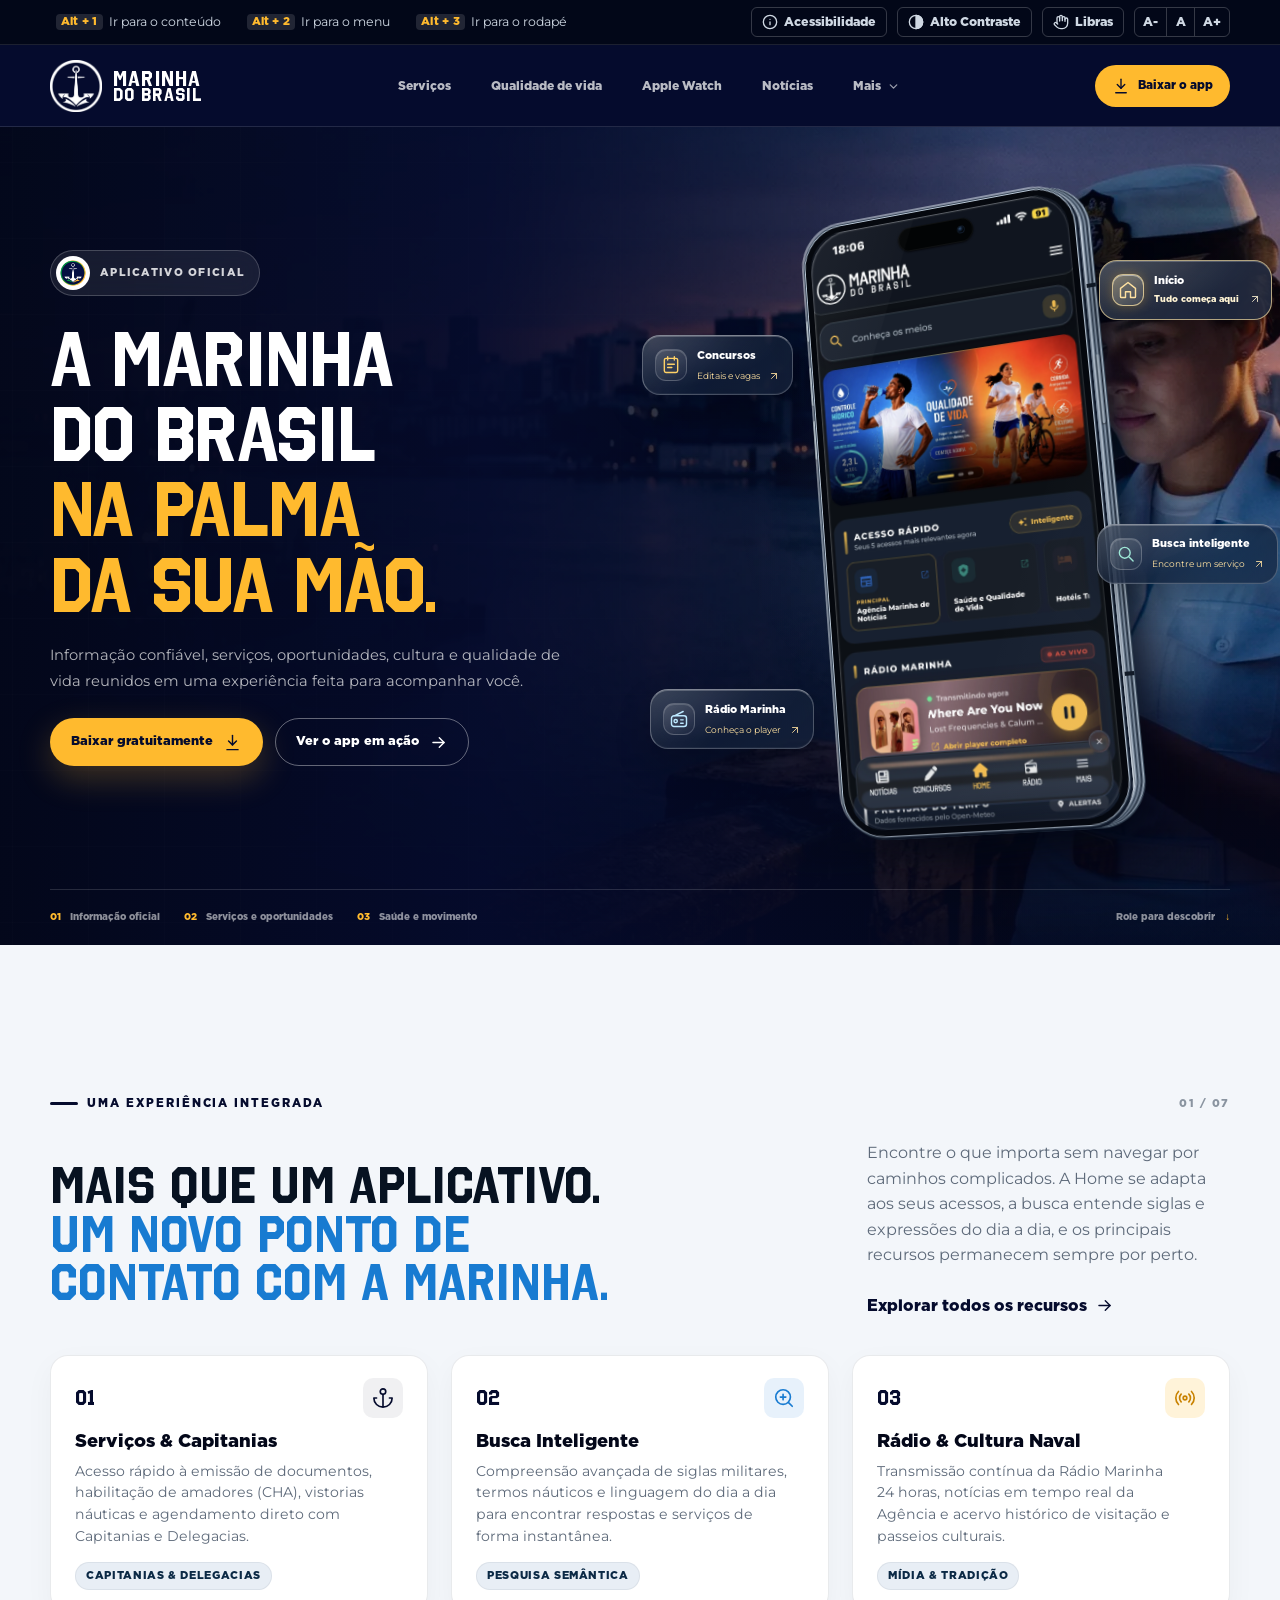
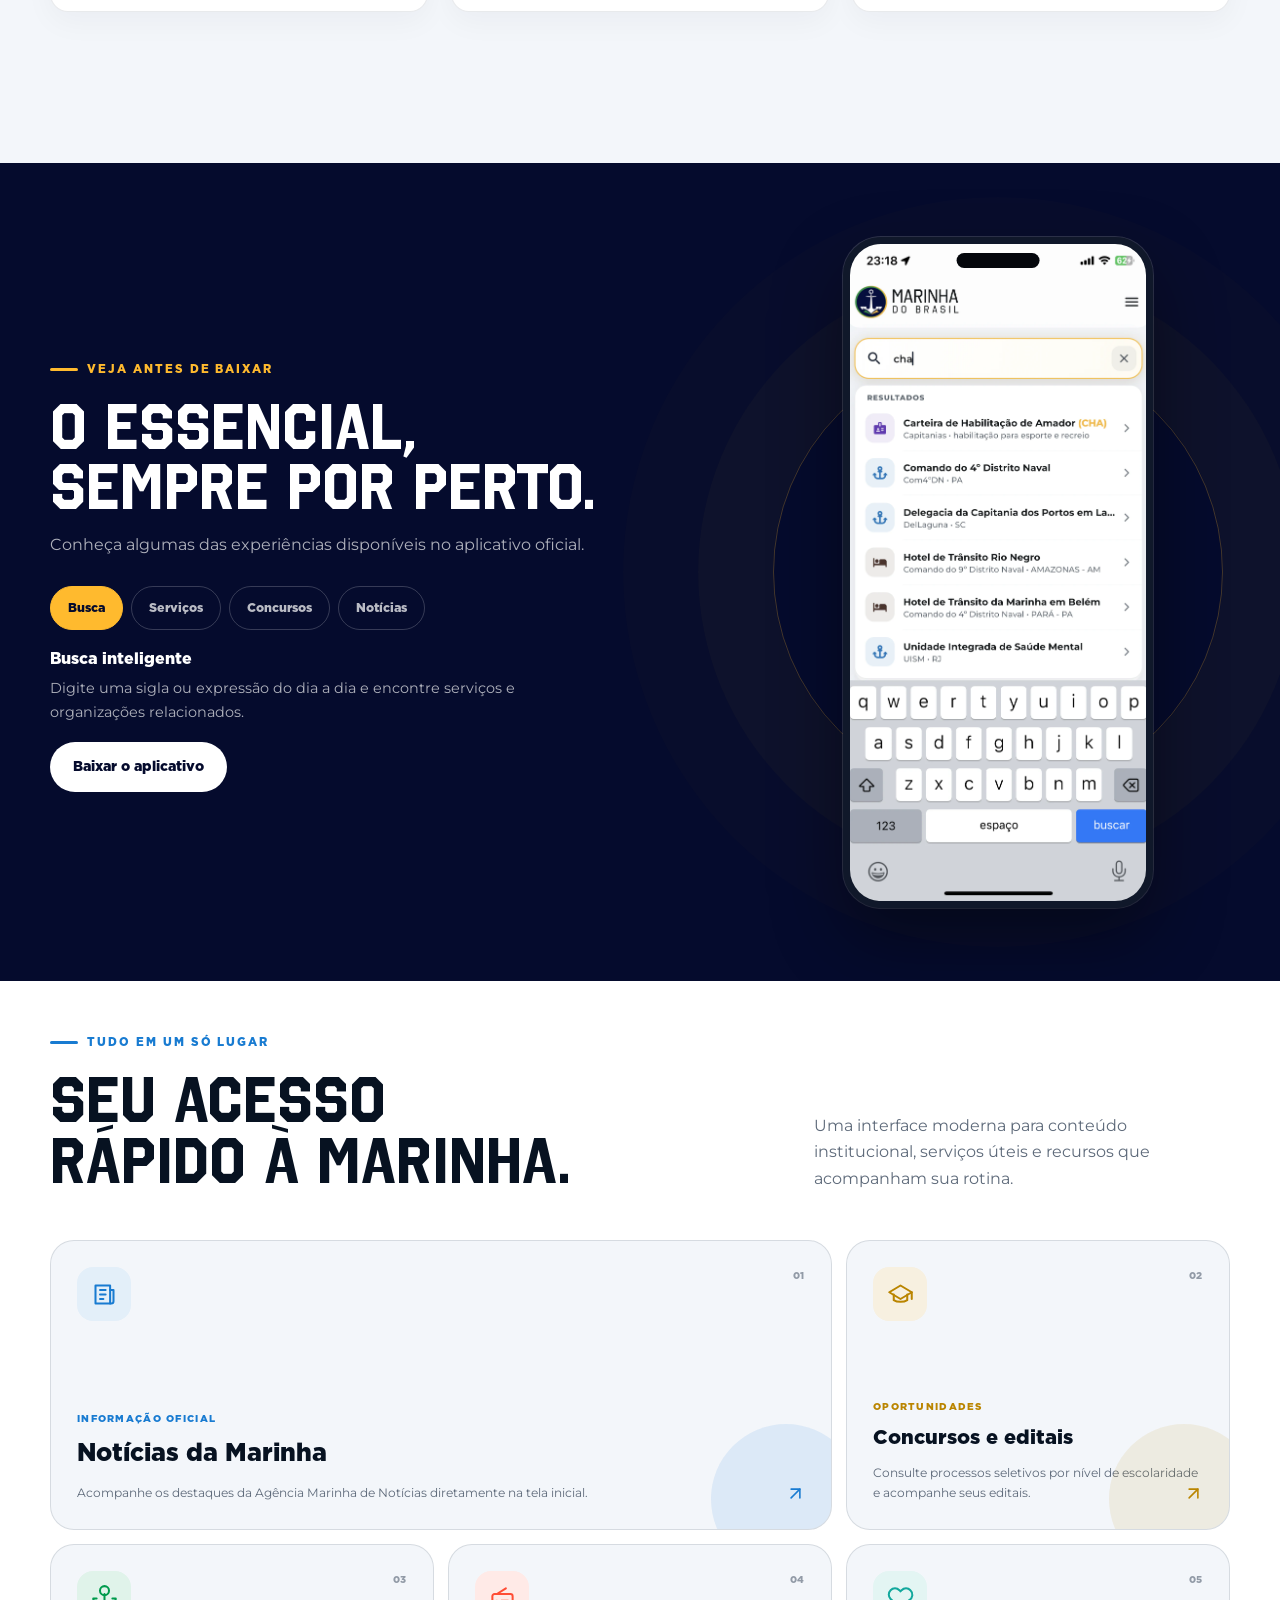
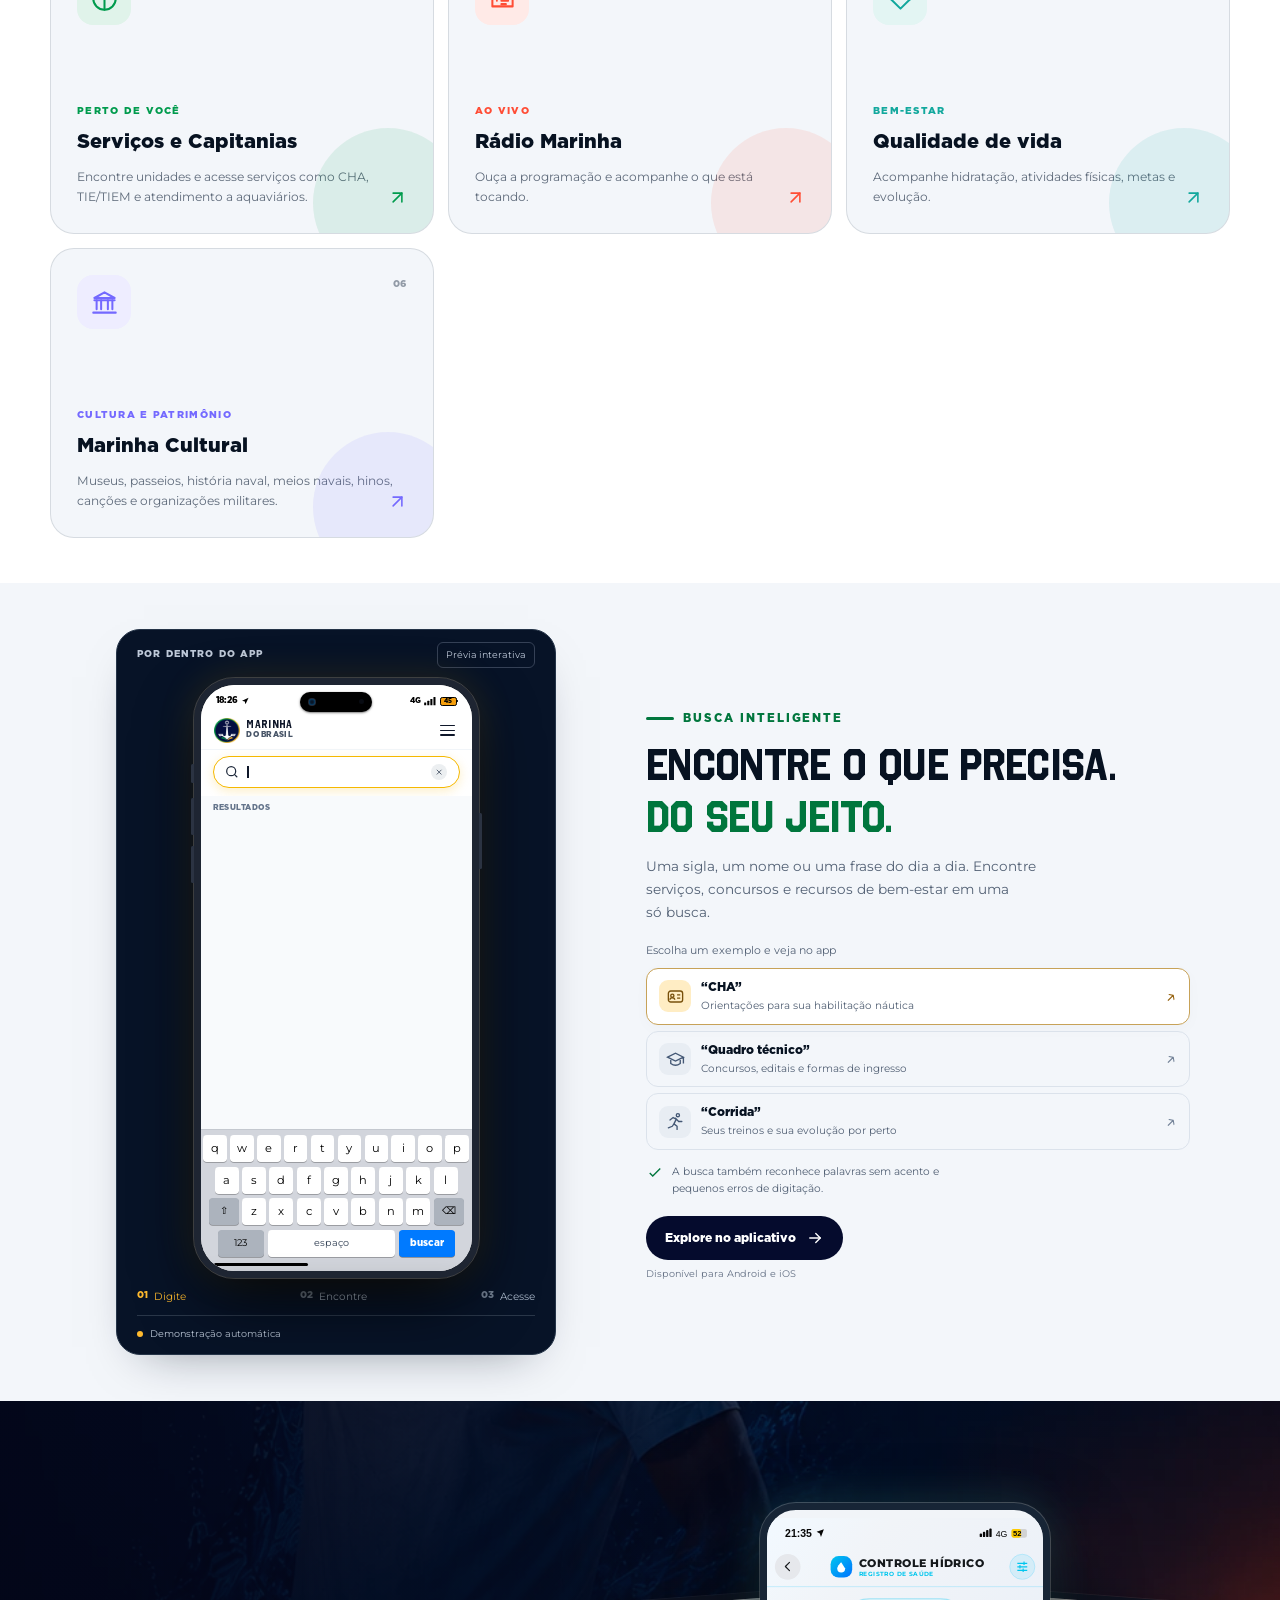
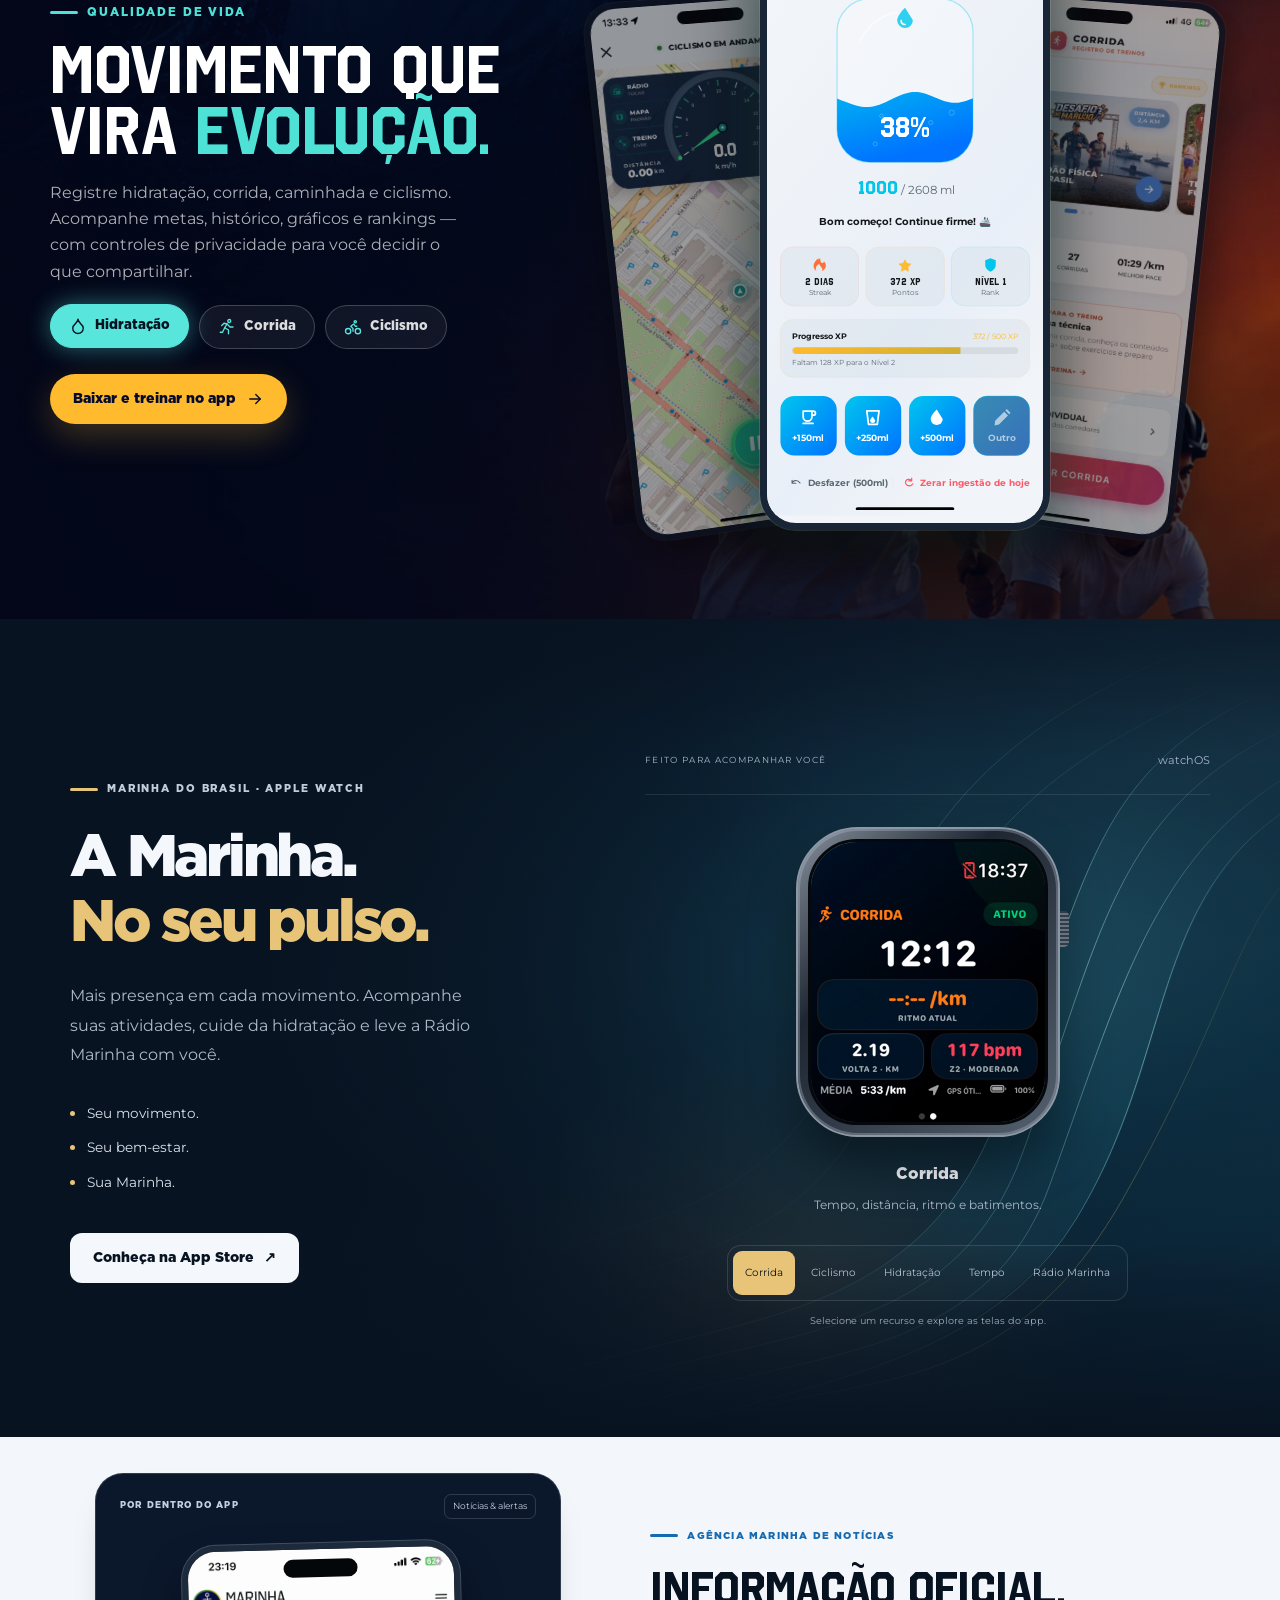
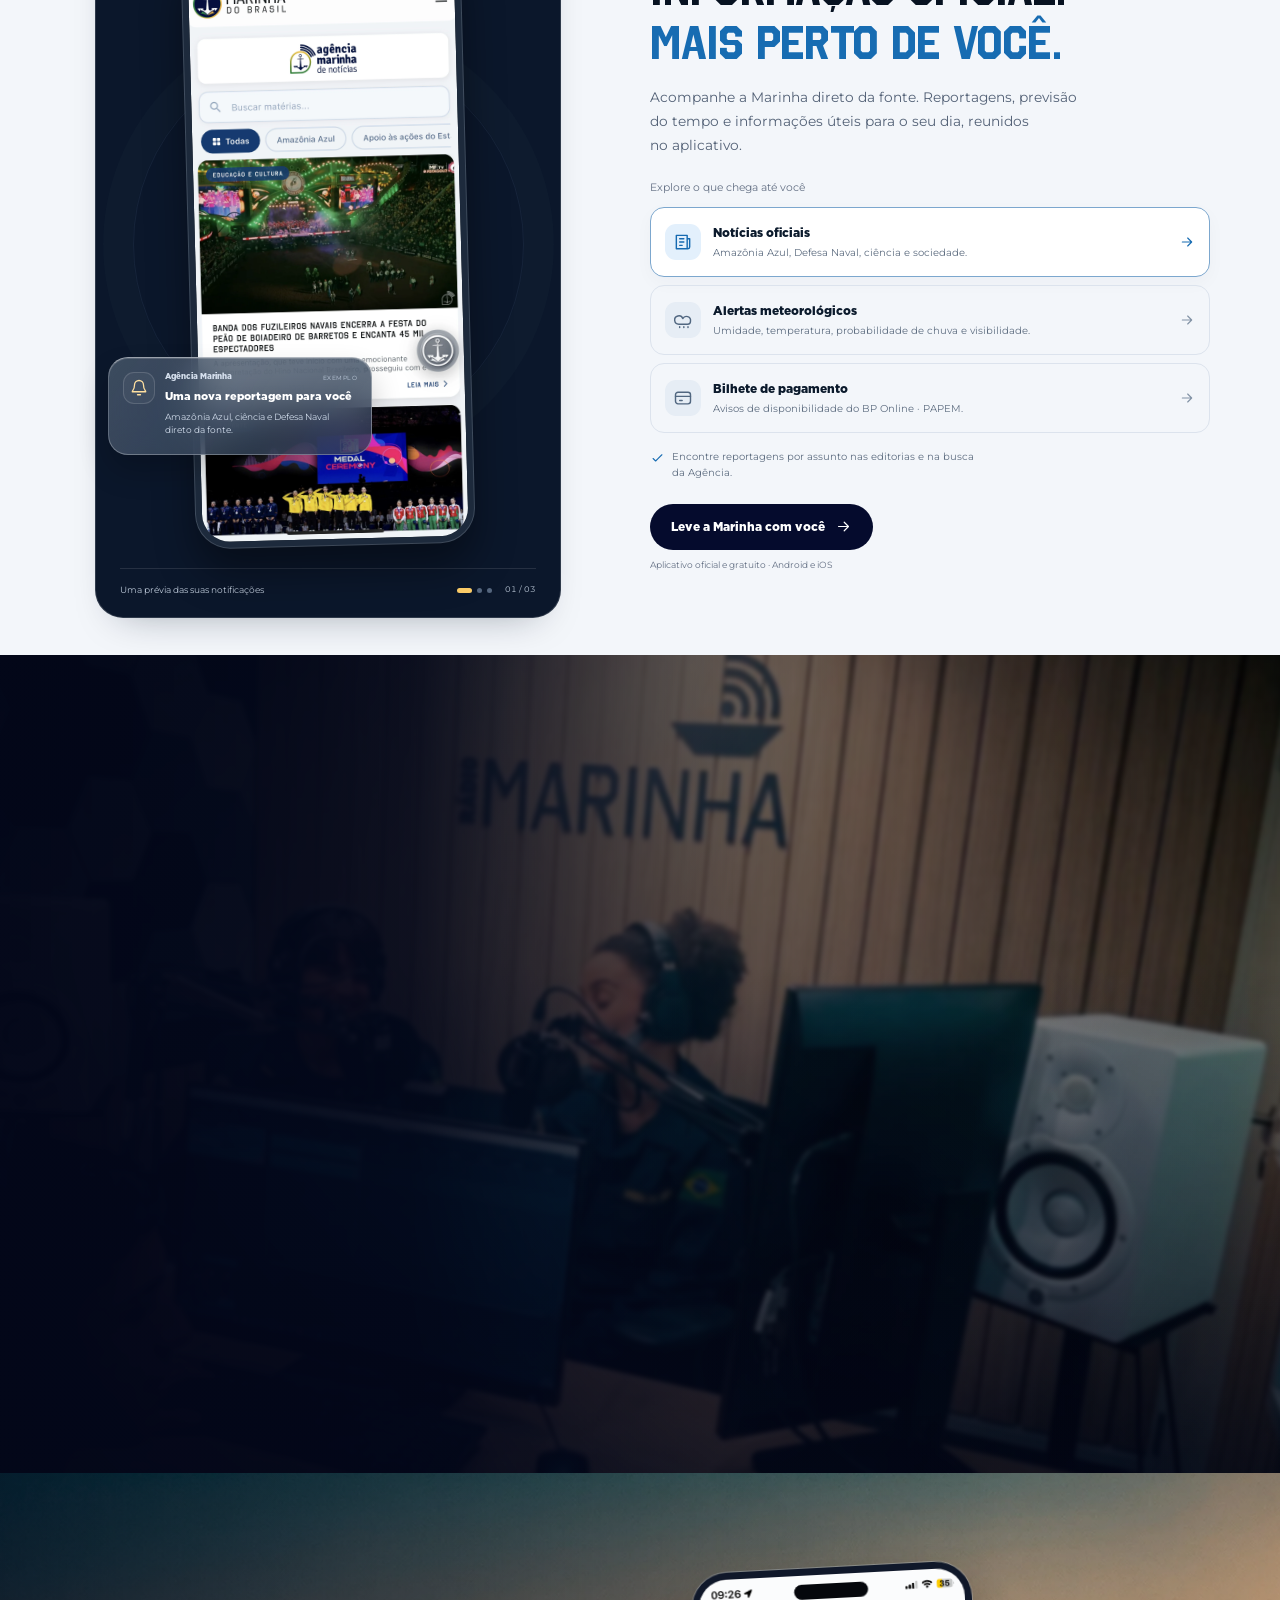
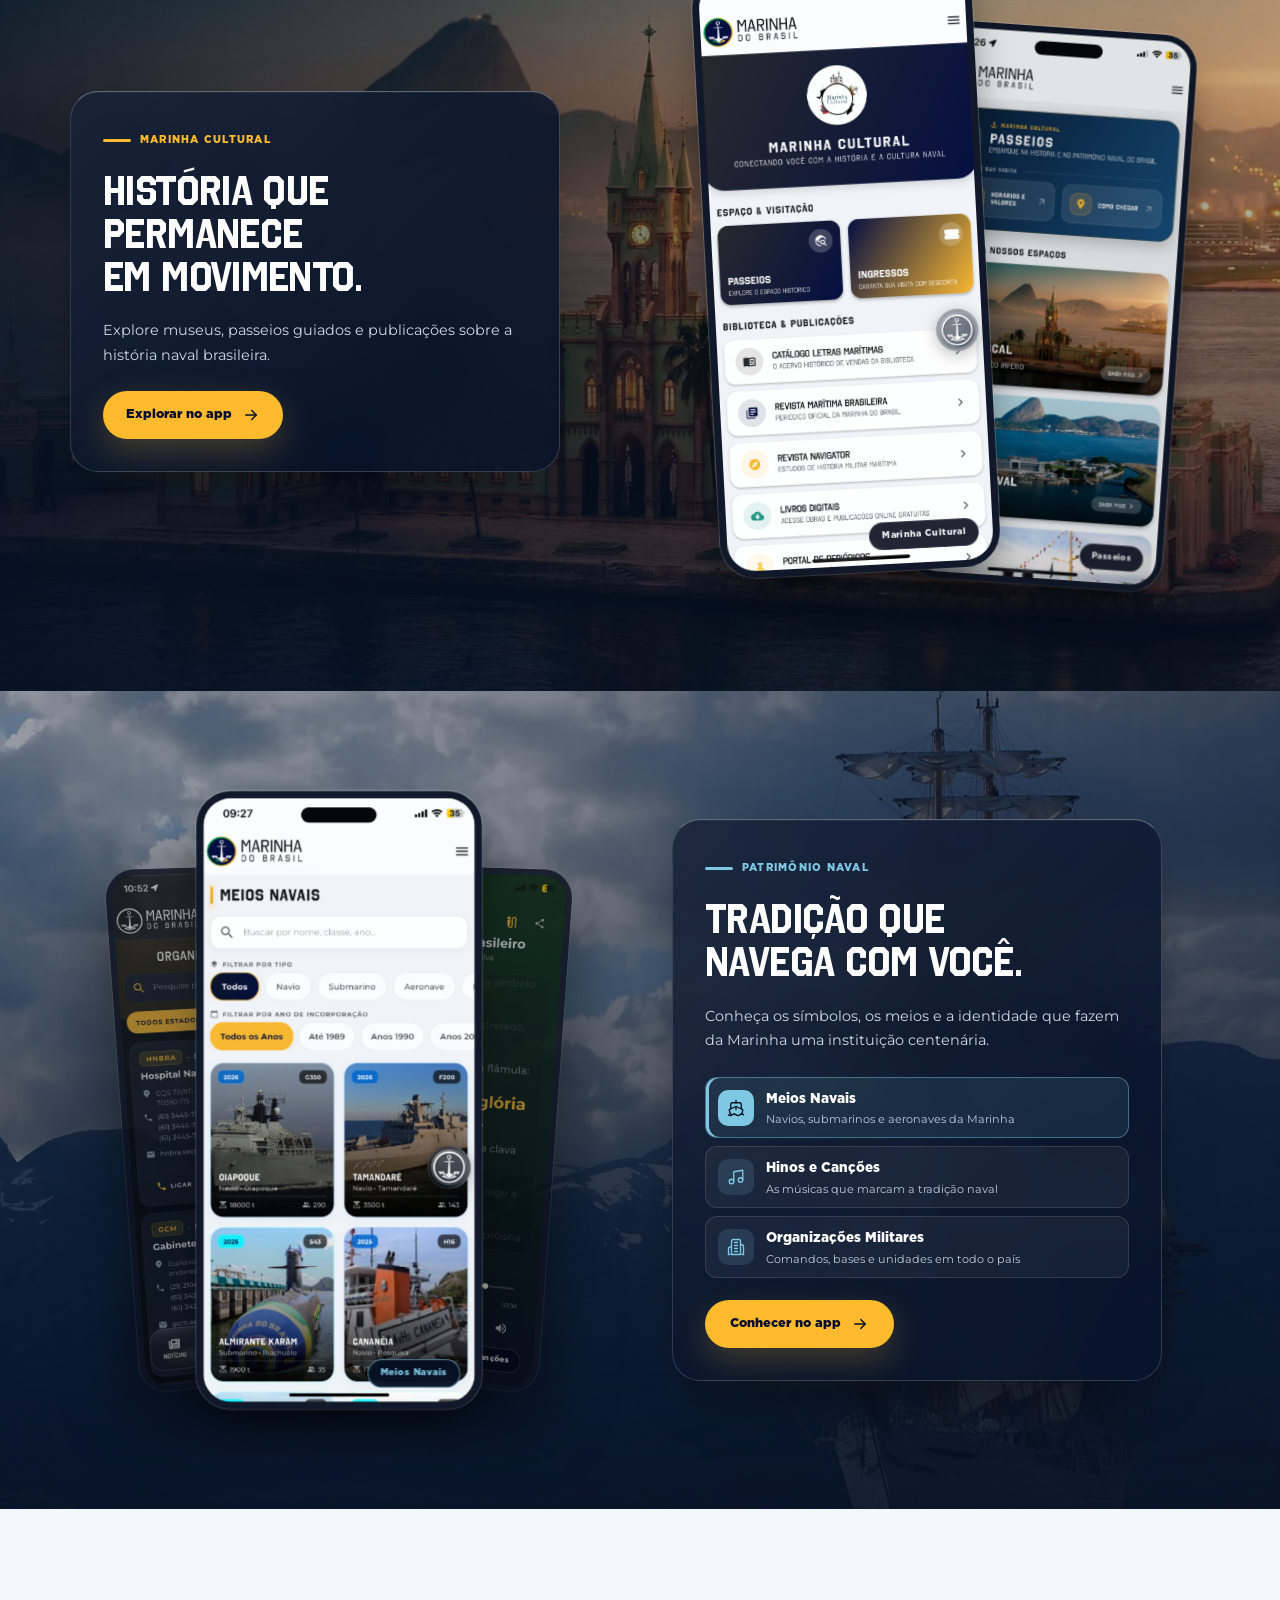
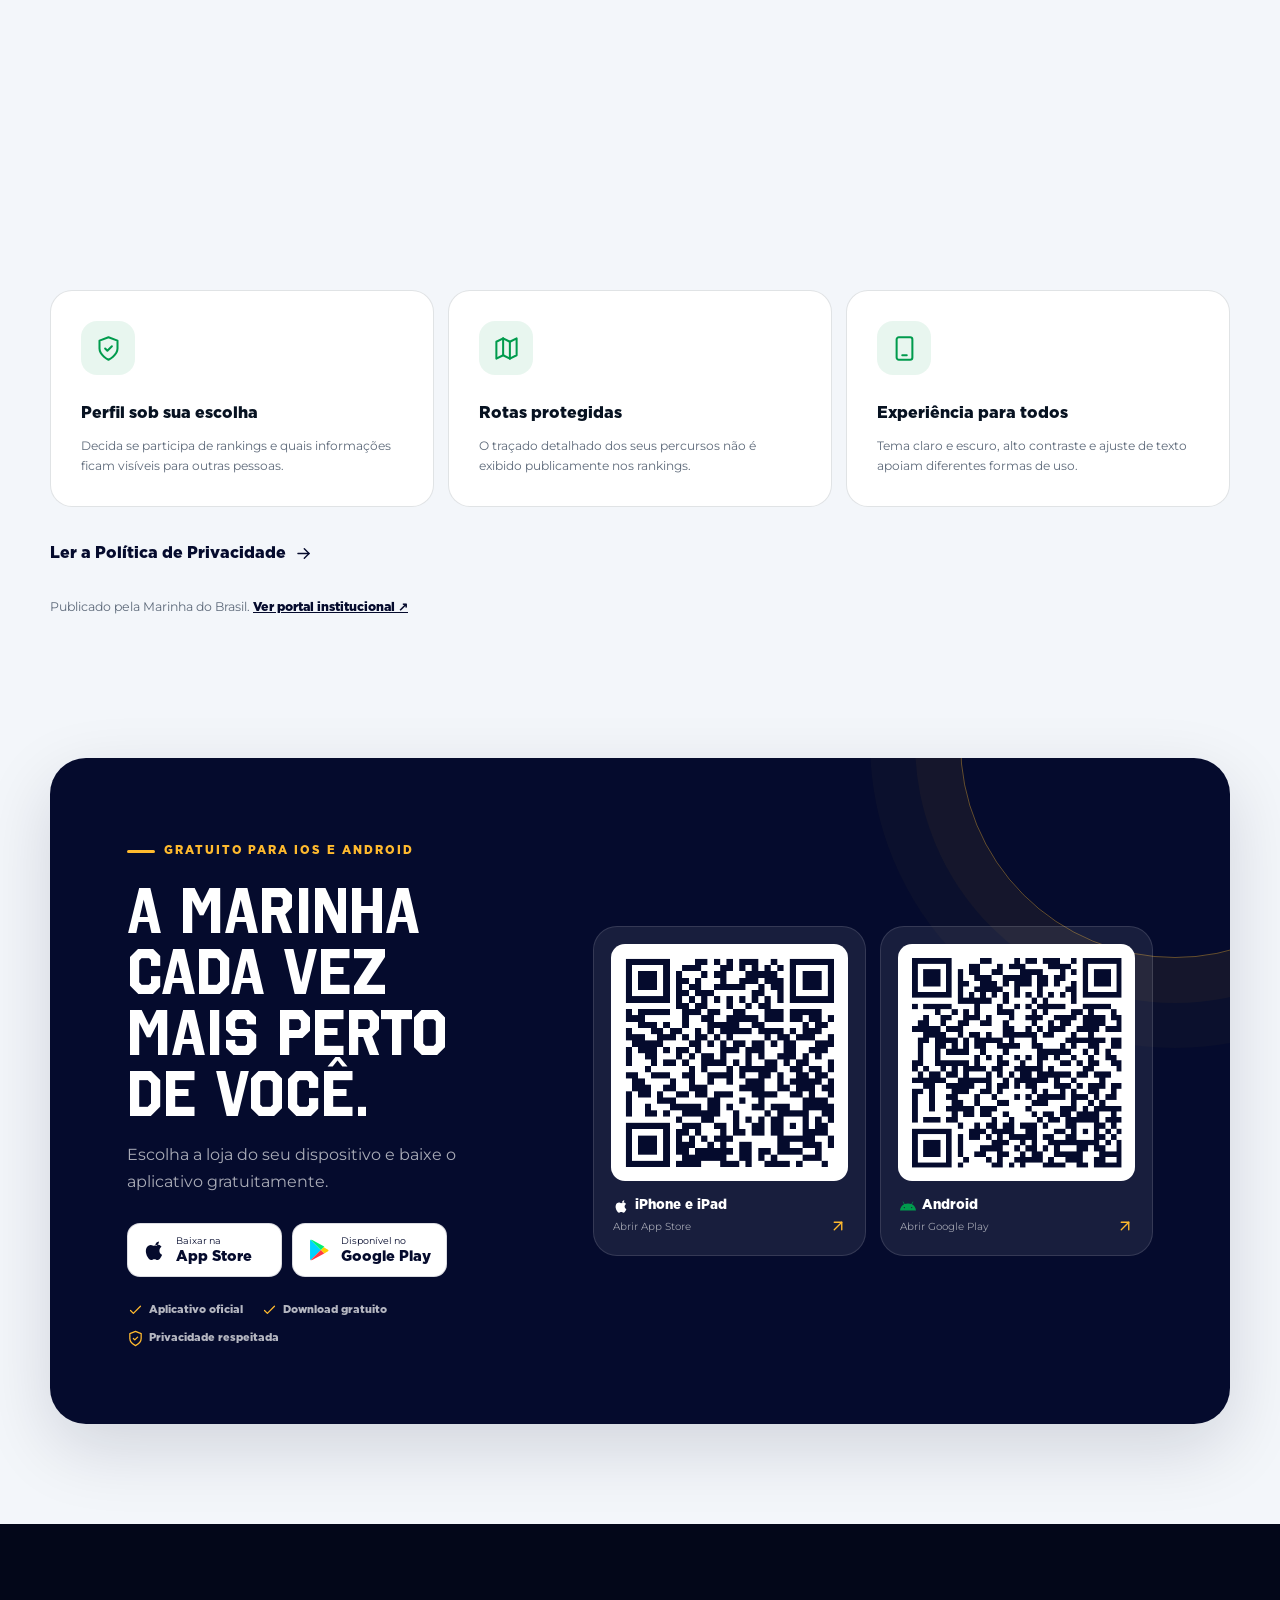
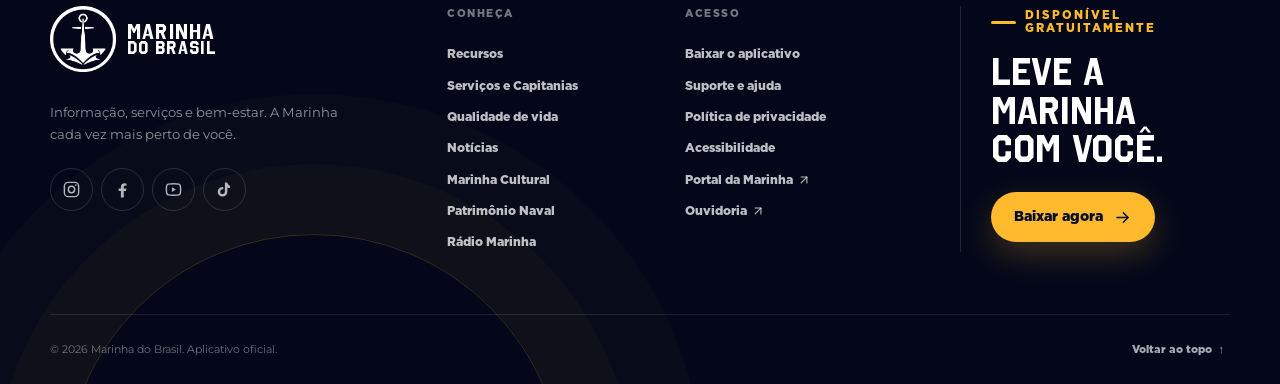
==== index.html @ 91387a78 "site app mb" ====
<!DOCTYPE html>
<html lang="pt-BR" class="no-js">
  <head>
    <meta charset="UTF-8" />
    <meta name="viewport" content="width=device-width, initial-scale=1" />
    <meta name="theme-color" content="#050b2d" />
    <meta name="color-scheme" content="light dark" />
    <title>Aplicativo Marinha do Brasil</title>
    <meta name="description" content="O aplicativo oficial da Marinha do Brasil reúne notícias, serviços, concursos, Rádio Marinha, cultura naval e qualidade de vida para iOS e Android." />
    <link rel="canonical" href="https://www.marinha.mil.br/app/" />
    
    <!-- Open Graph / Redes Sociais -->
    <meta property="og:type" content="website" />
    <meta property="og:locale" content="pt_BR" />
    <meta property="og:site_name" content="Aplicativo Marinha do Brasil" />
    <meta property="og:title" content="Aplicativo Marinha do Brasil" />
    <meta property="og:description" content="O aplicativo oficial da Marinha do Brasil reúne notícias, serviços, concursos, Rádio Marinha, cultura naval e qualidade de vida para iOS e Android." />
    <meta property="og:url" content="https://www.marinha.mil.br/app/" />
    <meta property="og:image" content="https://www.marinha.mil.br/app/assets/images/hero-marinha.webp" />
    <meta name="twitter:card" content="summary_large_image" />
    <meta name="apple-itunes-app" content="app-id=6763670491" />
    
    <!-- Favicon e Fontes -->
    <link rel="icon" type="image/jpeg" href="assets/images/app-icon.jpg" />
    <link rel="preload" href="assets/fonts/octin-college-bold.ttf" as="font" type="font/ttf" crossorigin />
    <link rel="stylesheet" href="css/global.css" />
    <link rel="stylesheet" href="css/home.css" />

    <script type="application/ld+json">
      {
        "@context": "https://schema.org",
        "@type": "SoftwareApplication",
        "name": "Aplicativo Marinha do Brasil",
        "applicationCategory": "LifestyleApplication",
        "operatingSystem": "iOS, Android",
        "description": "Notícias, serviços, concursos, cultura, Rádio Marinha e qualidade de vida em um só aplicativo oficial.",
        "offers": { "@type": "Offer", "price": "0", "priceCurrency": "BRL" },
        "downloadUrl": [
          "https://apps.apple.com/app/marinha-do-brasil/id6763670491",
          "https://play.google.com/store/apps/details?id=br.gov.marinhaoficial.app"
        ],
        "publisher": {
          "@type": "GovernmentOrganization",
          "name": "Marinha do Brasil",
          "url": "https://www.marinha.mil.br/"
        }
      }
    </script>
  </head>
  <body class="home-page">
    <a class="skip-link" href="#conteudo">Pular para o conteúdo</a>

    <!-- Barra de Acessibilidade (Padrão e-MAG) -->
    <aside class="accessibility-bar" aria-label="Barra de acessibilidade">
      <div class="shell accessibility-shell">
        <ul class="accessibility-shortcuts" aria-label="Atalhos para as principais áreas da página">
          <li>
            <a href="#conteudo" accesskey="1">
              <span class="a11y-key">Alt + 1</span> Ir para o conteúdo
            </a>
          </li>
          <li>
            <a href="#menu-principal" accesskey="2">
              <span class="a11y-key">Alt + 2</span> Ir para o menu
            </a>
          </li>
          <li>
            <a href="#rodape" accesskey="3">
              <span class="a11y-key">Alt + 3</span> Ir para o rodapé
            </a>
          </li>
        </ul>

        <button class="a11y-panel-toggle" type="button" aria-expanded="false" aria-controls="accessibility-tools" data-a11y-panel-toggle>
          <span>Acessibilidade</span>
          <svg width="16" height="16" viewBox="0 0 24 24" fill="none" stroke="currentColor" stroke-width="2" aria-hidden="true"><path d="m6 9 6 6 6-6"/></svg>
        </button>
        <div class="accessibility-tools" id="accessibility-tools" aria-label="Ferramentas de acessibilidade">
          <a href="acessibilidade.html" class="a11y-link">
            <svg xmlns="http://www.w3.org/2000/svg" width="16" height="16" viewBox="0 0 24 24" fill="none" stroke="currentColor" stroke-width="2" stroke-linecap="round" stroke-linejoin="round" aria-hidden="true"><circle cx="12" cy="12" r="10"/><path d="M12 16v-4"/><path d="M12 8h.01"/></svg>
            <span>Acessibilidade</span>
          </a>

          <button type="button" class="a11y-btn" data-a11y-contrast aria-pressed="false" title="Alternar modo de alto contraste">
            <svg xmlns="http://www.w3.org/2000/svg" width="16" height="16" viewBox="0 0 24 24" fill="none" stroke="currentColor" stroke-width="2" stroke-linecap="round" stroke-linejoin="round" aria-hidden="true"><circle cx="12" cy="12" r="10"/><path d="M12 2a10 10 0 0 1 0 20Z" fill="currentColor"/></svg>
            <span>Alto Contraste</span>
          </button>

          <button type="button" class="a11y-btn" data-a11y-vlibras title="Ativar tradutor de Libras (VLibras)" aria-label="Ativar tradutor de Língua Brasileira de Sinais">
            <svg xmlns="http://www.w3.org/2000/svg" width="16" height="16" viewBox="0 0 24 24" fill="none" stroke="currentColor" stroke-width="2" stroke-linecap="round" stroke-linejoin="round" aria-hidden="true"><path d="M18 11V6a2 2 0 0 0-2-2v0a2 2 0 0 0-2 2v0"/><path d="M14 10V4a2 2 0 0 0-2-2v0a2 2 0 0 0-2 2v2"/><path d="M10 10.5V6a2 2 0 0 0-2-2v0a2 2 0 0 0-2 2v8"/><path d="M18 8a2 2 0 1 1 4 0v6a8 8 0 0 1-8 8h-2c-2.8 0-4.5-.86-5.99-2.34l-3.6-3.6a2 2 0 0 1 2.83-2.82L7 15"/></svg>
            <span>Libras</span>
          </button>

          <div class="a11y-font-controls" role="group" aria-label="Controle do tamanho da fonte">
            <button type="button" class="a11y-btn a11y-btn--sm" data-a11y-font="decrease" title="Diminuir o tamanho do texto" aria-label="Diminuir o tamanho do texto">
              A-
            </button>
            <button type="button" class="a11y-btn a11y-btn--sm" data-a11y-font="reset" title="Restaurar tamanho padrão do texto" aria-label="Restaurar tamanho padrão do texto">
              A
            </button>
            <button type="button" class="a11y-btn a11y-btn--sm" data-a11y-font="increase" title="Aumentar o tamanho do texto" aria-label="Aumentar o tamanho do texto">
              A+
            </button>
          </div>
        </div>
      </div>
    </aside>

    <!-- Progresso de rolagem -->
    <div class="scroll-progress" aria-hidden="true"><span data-scroll-progress></span></div>

    <!-- Header Principal -->
    <header class="site-header" data-site-header>
      <div class="header-shell">
        <a class="brand" href="index.html" aria-label="Aplicativo Marinha do Brasil — página inicial">
          <img src="assets/images/logo-marinha-branca.webp" width="52" height="52" alt="Brasão da Marinha do Brasil" />
          <span class="brand-copy">
            <strong>MARINHA</strong>
            <small>DO BRASIL</small>
          </span>
          <span class="brand-product">Aplicativo oficial</span>
        </a>

        <nav id="menu-principal" class="desktop-nav" aria-label="Navegação principal">
          <a href="#servicos">Serviços</a>
          <a href="#qualidade-vida">Qualidade de vida</a>
          <a href="#apple-watch">Apple Watch</a>
          <a href="#noticias">Notícias</a>

          <div class="nav-dropdown" data-nav-dropdown>
            <button
              type="button"
              class="nav-dropdown-trigger"
              aria-expanded="false"
              aria-haspopup="true"
              id="dropdown-mais-btn"
            >
              <span>Mais</span>
              <svg class="dropdown-chevron" xmlns="http://www.w3.org/2000/svg" width="13" height="13" viewBox="0 0 24 24" fill="none" stroke="currentColor" stroke-width="2.4" stroke-linecap="round" stroke-linejoin="round" aria-hidden="true"><path d="m6 9 6 6 6-6"/></svg>
            </button>

            <div class="nav-dropdown-menu" role="menu" aria-labelledby="dropdown-mais-btn">

              <a href="#recursos" class="dropdown-item" role="menuitem">
                <span class="dropdown-icon">
                  <svg xmlns="http://www.w3.org/2000/svg" width="17" height="17" viewBox="0 0 24 24" fill="none" stroke="currentColor" stroke-width="2" stroke-linecap="round" stroke-linejoin="round" aria-hidden="true"><rect x="3" y="3" width="7" height="7" rx="1"/><rect x="14" y="3" width="7" height="7" rx="1"/><rect x="3" y="14" width="7" height="7" rx="1"/><rect x="14" y="14" width="7" height="7" rx="1"/></svg>
                </span>
                <span class="dropdown-text">
                  <strong>Recursos</strong>
                  <small>Explore o aplicativo</small>
                </span>
              </a>

              <a href="#radio" class="dropdown-item" role="menuitem">
                <span class="dropdown-icon">
                  <svg xmlns="http://www.w3.org/2000/svg" width="17" height="17" viewBox="0 0 24 24" fill="none" stroke="currentColor" stroke-width="2" stroke-linecap="round" stroke-linejoin="round" aria-hidden="true"><path d="M4.9 19.1C1 15.2 1 8.8 4.9 4.9"/><path d="M7.8 16.2c-2.3-2.3-2.3-6.1 0-8.5"/><circle cx="12" cy="12" r="2"/><path d="M16.2 7.8c2.3 2.3 2.3 6.1 0 8.5"/><path d="M19.1 4.9C23 8.8 23 15.1 19.1 19"/></svg>
                </span>
                <span class="dropdown-text">
                  <strong>Rádio Marinha</strong>
                  <small>Ao vivo 24 horas</small>
                </span>
              </a>

              <a href="#cultura" class="dropdown-item" role="menuitem">
                <span class="dropdown-icon">
                  <svg xmlns="http://www.w3.org/2000/svg" width="17" height="17" viewBox="0 0 24 24" fill="none" stroke="currentColor" stroke-width="2" stroke-linecap="round" stroke-linejoin="round" aria-hidden="true"><path d="m12 3-1.912 5.813a2 2 0 0 1-1.275 1.275L3 12l5.813 1.912a2 2 0 0 1 1.275 1.275L12 21l1.912-5.813a2 2 0 0 1 1.275-1.275L21 12l-5.813-1.912a2 2 0 0 1-1.275-1.275L12 3Z"/></svg>
                </span>
                <span class="dropdown-text">
                  <strong>Cultura & Tradição</strong>
                  <small>Patrimônio naval</small>
                </span>
              </a>

              <div class="dropdown-divider"></div>

              <a href="suporte.html" class="dropdown-item" role="menuitem">
                <span class="dropdown-icon">
                  <svg xmlns="http://www.w3.org/2000/svg" width="17" height="17" viewBox="0 0 24 24" fill="none" stroke="currentColor" stroke-width="2" stroke-linecap="round" stroke-linejoin="round" aria-hidden="true"><circle cx="12" cy="12" r="10"/><path d="M9.09 9a3 3 0 0 1 5.83 1c0 2-3 3-3 3"/><path d="M12 17h.01"/></svg>
                </span>
                <span class="dropdown-text">
                  <strong>Suporte e Ajuda</strong>
                  <small>Atendimento e dúvidas</small>
                </span>
              </a>
            </div>
          </div>
        </nav>

        <div class="header-actions">
          <a class="header-download" aria-label="Baixar o aplicativo" href="#download">
            <svg xmlns="http://www.w3.org/2000/svg" width="18" height="18" viewBox="0 0 24 24" fill="none" stroke="currentColor" stroke-width="1.8" stroke-linecap="round" stroke-linejoin="round" aria-hidden="true"><path d="M12 3v12"/><path d="m7 10 5 5 5-5"/><path d="M5 21h14"/></svg>
            <span>Baixar o app</span>
          </a>
          <button class="menu-toggle" type="button" aria-expanded="false" aria-controls="mobile-menu" data-menu-toggle>
            <span class="sr-only">Abrir menu</span>
            <span data-menu-open>
              <svg xmlns="http://www.w3.org/2000/svg" width="24" height="24" viewBox="0 0 24 24" fill="none" stroke="currentColor" stroke-width="1.8" stroke-linecap="round" stroke-linejoin="round" aria-hidden="true"><path d="M4 7h16"/><path d="M4 12h16"/><path d="M4 17h16"/></svg>
            </span>
            <span data-menu-close hidden>
              <svg xmlns="http://www.w3.org/2000/svg" width="24" height="24" viewBox="0 0 24 24" fill="none" stroke="currentColor" stroke-width="1.8" stroke-linecap="round" stroke-linejoin="round" aria-hidden="true"><path d="M6 6l12 12"/><path d="M18 6 6 18"/></svg>
            </span>
          </button>
        </div>
      </div>

      <!-- Menu Mobile -->
      <div class="mobile-menu" id="mobile-menu" data-mobile-menu hidden>
        <nav aria-label="Navegação móvel">
          <a href="#servicos" style="--menu-index: 0"><span>01</span>Serviços <svg xmlns="http://www.w3.org/2000/svg" width="19" height="19" viewBox="0 0 24 24" fill="none" stroke="currentColor" stroke-width="1.8" stroke-linecap="round" stroke-linejoin="round" aria-hidden="true"><path d="M7 17 17 7"/><path d="M7 7h10v10"/></svg></a>
          <a href="#qualidade-vida" style="--menu-index: 1"><span>02</span>Qualidade de vida <svg xmlns="http://www.w3.org/2000/svg" width="19" height="19" viewBox="0 0 24 24" fill="none" stroke="currentColor" stroke-width="1.8" stroke-linecap="round" stroke-linejoin="round" aria-hidden="true"><path d="M7 17 17 7"/><path d="M7 7h10v10"/></svg></a>
          <a href="#apple-watch" style="--menu-index: 2"><span>03</span>Apple Watch <svg xmlns="http://www.w3.org/2000/svg" width="19" height="19" viewBox="0 0 24 24" fill="none" stroke="currentColor" stroke-width="1.8" stroke-linecap="round" stroke-linejoin="round" aria-hidden="true"><path d="M7 17 17 7"/><path d="M7 7h10v10"/></svg></a>
          <a href="#noticias" style="--menu-index: 3"><span>04</span>Notícias <svg xmlns="http://www.w3.org/2000/svg" width="19" height="19" viewBox="0 0 24 24" fill="none" stroke="currentColor" stroke-width="1.8" stroke-linecap="round" stroke-linejoin="round" aria-hidden="true"><path d="M7 17 17 7"/><path d="M7 7h10v10"/></svg></a>
          <a href="#radio" style="--menu-index: 4"><span>05</span>Rádio <svg xmlns="http://www.w3.org/2000/svg" width="19" height="19" viewBox="0 0 24 24" fill="none" stroke="currentColor" stroke-width="1.8" stroke-linecap="round" stroke-linejoin="round" aria-hidden="true"><path d="M7 17 17 7"/><path d="M7 7h10v10"/></svg></a>
          <a href="#cultura" style="--menu-index: 5"><span>06</span>Cultura & Tradição <svg xmlns="http://www.w3.org/2000/svg" width="19" height="19" viewBox="0 0 24 24" fill="none" stroke="currentColor" stroke-width="1.8" stroke-linecap="round" stroke-linejoin="round" aria-hidden="true"><path d="M7 17 17 7"/><path d="M7 7h10v10"/></svg></a>
          <a href="suporte.html" style="--menu-index: 6"><span>07</span>Suporte e Ajuda <svg xmlns="http://www.w3.org/2000/svg" width="19" height="19" viewBox="0 0 24 24" fill="none" stroke="currentColor" stroke-width="1.8" stroke-linecap="round" stroke-linejoin="round" aria-hidden="true"><path d="M7 17 17 7"/><path d="M7 7h10v10"/></svg></a>
          <a href="privacidade.html" style="--menu-index: 7"><span>08</span>Privacidade <svg xmlns="http://www.w3.org/2000/svg" width="19" height="19" viewBox="0 0 24 24" fill="none" stroke="currentColor" stroke-width="1.8" stroke-linecap="round" stroke-linejoin="round" aria-hidden="true"><path d="M7 17 17 7"/><path d="M7 7h10v10"/></svg></a>
          <a href="acessibilidade.html" style="--menu-index: 8"><span>09</span>Acessibilidade <svg xmlns="http://www.w3.org/2000/svg" width="19" height="19" viewBox="0 0 24 24" fill="none" stroke="currentColor" stroke-width="1.8" stroke-linecap="round" stroke-linejoin="round" aria-hidden="true"><path d="M7 17 17 7"/><path d="M7 7h10v10"/></svg></a>
        </nav>
        <div class="mobile-menu-footer">
          <a href="#download" class="button button-primary">
            <svg xmlns="http://www.w3.org/2000/svg" width="18" height="18" viewBox="0 0 24 24" fill="none" stroke="currentColor" stroke-width="1.8" stroke-linecap="round" stroke-linejoin="round" aria-hidden="true"><path d="M12 3v12"/><path d="m7 10 5 5 5-5"/><path d="M5 21h14"/></svg>
            Baixar agora
          </a>
          <a href="https://www.marinha.mil.br/ouvidoria" target="_blank" rel="noopener noreferrer">
            Ouvidoria
            <svg xmlns="http://www.w3.org/2000/svg" width="16" height="16" viewBox="0 0 24 24" fill="none" stroke="currentColor" stroke-width="1.8" stroke-linecap="round" stroke-linejoin="round" aria-hidden="true"><path d="M7 17 17 7"/><path d="M7 7h10v10"/></svg>
          </a>
        </div>
      </div>
    </header>

    <main id="conteudo">
      <!-- Hero Section -->
      <section class="home-hero" aria-labelledby="hero-title">
        <div class="hero-media" data-parallax data-speed="0.045">
          <img
            src="assets/images/hero-marinha.webp"
            width="2400"
            height="1064"
            alt="Militar da Marinha observando uma área portuária enquanto usa o aplicativo no celular"
            fetchpriority="high"
          />
        </div>
        <div class="hero-overlay" aria-hidden="true"></div>
        <div class="hero-grid" aria-hidden="true"></div>
        <div class="shell hero-content">
          <div class="hero-copy">
            <span class="official-badge" data-hero-animate>
              <img src="assets/images/app-icon.jpg" width="34" height="34" alt="" />
              Aplicativo oficial
            </span>
            <h1 id="hero-title" data-hero-animate>A Marinha do Brasil <em>na palma da sua mão.</em></h1>
            <p data-hero-animate>Informação confiável, serviços, oportunidades, cultura e qualidade de vida reunidos em uma experiência feita para acompanhar você.</p>
            <div class="hero-actions" data-hero-animate>
              <a class="button button-primary" href="#download">
                Baixar gratuitamente
                <svg xmlns="http://www.w3.org/2000/svg" width="19" height="19" viewBox="0 0 24 24" fill="none" stroke="currentColor" stroke-width="1.8" stroke-linecap="round" stroke-linejoin="round" aria-hidden="true"><path d="M12 3v12"/><path d="m7 10 5 5 5-5"/><path d="M5 21h14"/></svg>
              </a>
              <a class="button button-outline" href="#demo">
                Ver o app em ação
                <svg xmlns="http://www.w3.org/2000/svg" width="19" height="19" viewBox="0 0 24 24" fill="none" stroke="currentColor" stroke-width="1.8" stroke-linecap="round" stroke-linejoin="round" aria-hidden="true"><path d="M5 12h14"/><path d="m13 6 6 6-6 6"/></svg>
              </a>
            </div>
          </div>

          <div class="hero-phone-wrap hero-showcase" aria-label="Explore as telas do aplicativo">
            <div class="showcase-stage" role="tablist" aria-label="Telas em destaque do aplicativo">
              <div class="hero-device-wrap" data-hero-animate>
                <div class="hero-device">
                  <span class="device-chassis" aria-hidden="true"></span>
                  <span class="device-key device-key-action" aria-hidden="true"></span>
                  <span class="device-key device-key-volume" aria-hidden="true"></span>
                  <span class="device-key device-key-volume-down" aria-hidden="true"></span>
                  <span class="device-key device-key-power" aria-hidden="true"></span>
                  <div class="phone phone-hero" id="hero-preview" role="tabpanel" aria-labelledby="hero-tab-home" tabindex="0">
                    <span class="phone-speaker" aria-hidden="true"></span>
                    <img src="assets/images/app-home-atual.webp" width="1170" height="2532" alt="Tela inicial do aplicativo Marinha do Brasil" data-hero-screen />
                  </div>
                </div>
              </div>

              <!-- Card Flutuante: Início -->
              <button class="floating-card card-home showcase-card" type="button" id="hero-tab-home" role="tab" aria-selected="true" aria-controls="hero-preview" data-hero-tab="home" aria-label="Explorar o Início do aplicativo" data-hero-animate>
                <span class="glass-icon" aria-hidden="true"><svg width="20" height="20" viewBox="0 0 24 24" fill="none" stroke="currentColor" stroke-width="1.7" stroke-linecap="round" stroke-linejoin="round" aria-hidden="true"><path d="m3 10 9-7 9 7v10a1 1 0 0 1-1 1h-5v-7H9v7H4a1 1 0 0 1-1-1Z"/></svg></span>
                <span class="glass-copy"><strong>Início</strong><span class="glass-action">Tudo começa aqui <svg class="glass-arrow" width="20" height="20" viewBox="0 0 24 24" fill="none" stroke="currentColor" stroke-width="1.7" stroke-linecap="round" stroke-linejoin="round" aria-hidden="true"><path d="M7 17 17 7M7 7h10v10"/></svg></span></span>
              </button>

              <!-- Card Flutuante: Concursos -->
              <button class="floating-card card-jobs showcase-card" type="button" id="hero-tab-jobs" role="tab" aria-selected="false" aria-controls="hero-preview" tabindex="-1" data-hero-tab="jobs" aria-label="Explorar os Concursos da Marinha" data-hero-animate>
                <span class="glass-icon" aria-hidden="true"><svg width="20" height="20" viewBox="0 0 24 24" fill="none" stroke="currentColor" stroke-width="1.7" stroke-linecap="round" stroke-linejoin="round" aria-hidden="true"><rect x="4" y="4" width="16" height="17" rx="2"/><path d="M8 2v4m8-4v4M8 11h8m-8 4h5"/></svg></span>
                <span class="glass-copy"><strong>Concursos</strong><span class="glass-action">Editais e vagas <svg class="glass-arrow" width="20" height="20" viewBox="0 0 24 24" fill="none" stroke="currentColor" stroke-width="1.7" stroke-linecap="round" stroke-linejoin="round" aria-hidden="true"><path d="M7 17 17 7M7 7h10v10"/></svg></span></span>
              </button>

              <!-- Card Flutuante: Busca inteligente -->
              <button class="floating-card card-search card-weather showcase-card" type="button" id="hero-tab-search" role="tab" aria-selected="false" aria-controls="hero-preview" tabindex="-1" data-hero-tab="search" aria-label="Explorar a busca do aplicativo" data-hero-animate>
                <span class="glass-icon" aria-hidden="true"><svg width="20" height="20" viewBox="0 0 24 24" fill="none" stroke="currentColor" stroke-width="1.7" stroke-linecap="round" stroke-linejoin="round" aria-hidden="true"><circle cx="10.5" cy="10.5" r="6.5"/><path d="m16 16 4.5 4.5"/></svg></span>
                <span class="glass-copy"><strong>Busca inteligente</strong><span class="glass-action">Encontre um serviço <svg class="glass-arrow" width="20" height="20" viewBox="0 0 24 24" fill="none" stroke="currentColor" stroke-width="1.7" stroke-linecap="round" stroke-linejoin="round" aria-hidden="true"><path d="M7 17 17 7M7 7h10v10"/></svg></span></span>
              </button>

              <!-- Card Flutuante: Rádio Marinha -->
              <button class="floating-card card-radio showcase-card" type="button" id="hero-tab-radio" role="tab" aria-selected="false" aria-controls="hero-preview" tabindex="-1" data-hero-tab="radio" aria-label="Explorar a Rádio Marinha" data-hero-animate>
                <span class="glass-icon" aria-hidden="true"><svg width="20" height="20" viewBox="0 0 24 24" fill="none" stroke="currentColor" stroke-width="1.7" stroke-linecap="round" stroke-linejoin="round" aria-hidden="true"><rect x="3" y="8" width="18" height="13" rx="3"/><path d="m7 8 10-5"/><circle cx="8" cy="14.5" r="2"/><path d="M14 13h3m-3 4h3"/></svg></span>
                <span class="glass-copy"><strong>Rádio Marinha</strong><span class="glass-action">Conheça o player <svg class="glass-arrow" width="20" height="20" viewBox="0 0 24 24" fill="none" stroke="currentColor" stroke-width="1.7" stroke-linecap="round" stroke-linejoin="round" aria-hidden="true"><path d="M7 17 17 7M7 7h10v10"/></svg></span></span>
              </button>
            </div>
            <div class="sr-only" aria-live="polite">
              <span data-hero-label>Tudo começa aqui.</span>
              <span data-hero-description>O essencial do seu dia, em uma só tela.</span>
            </div>
          </div>
        </div>
        <div class="hero-foot shell" data-hero-animate>
          <div><strong>01</strong><span>Informação oficial</span></div>
          <div><strong>02</strong><span>Serviços e oportunidades</span></div>
          <div><strong>03</strong><span>Saúde e movimento</span></div>
          <a href="#experiencia">Role para descobrir <span aria-hidden="true">↓</span></a>
        </div>
      </section>

      <!-- Experiência Integrada -->
      <section class="intro-section shell" id="experiencia">
        <div class="intro-kicker" data-reveal>
          <span class="eyebrow">Uma experiência integrada</span>
          <span class="section-number">01 / 07</span>
        </div>
        <div class="intro-grid">
          <h2 data-reveal="scale">Mais que um aplicativo. <em>Um novo ponto de contato com a Marinha.</em></h2>
          <div data-reveal style="--reveal-delay: 150ms">
            <p>Encontre o que importa sem navegar por caminhos complicados. A Home se adapta aos seus acessos, a busca entende siglas e expressões do dia a dia, e os principais recursos permanecem sempre por perto.</p>
            <a class="text-link" href="#recursos">
              Explorar todos os recursos
              <svg xmlns="http://www.w3.org/2000/svg" width="19" height="19" viewBox="0 0 24 24" fill="none" stroke="currentColor" stroke-width="1.8" stroke-linecap="round" stroke-linejoin="round" aria-hidden="true"><path d="M5 12h14"/><path d="m13 6 6 6-6 6"/></svg>
            </a>
          </div>
        </div>

        <!-- Pilares da Experiência Integrada -->
        <div class="intro-pillars" data-reveal style="--reveal-delay: 220ms">
          <div class="intro-pillar-card">
            <div class="intro-pillar-header">
              <span class="intro-pillar-num">01</span>
              <span class="intro-pillar-icon" aria-hidden="true">
                <svg xmlns="http://www.w3.org/2000/svg" width="22" height="22" viewBox="0 0 24 24" fill="none" stroke="currentColor" stroke-width="1.8" stroke-linecap="round" stroke-linejoin="round"><circle cx="12" cy="5" r="3"/><path d="M12 22V8M5 12H2a10 10 0 0 0 20 0h-3"/></svg>
              </span>
            </div>
            <h3>Serviços &amp; Capitanias</h3>
            <p>Acesso rápido à emissão de documentos, habilitação de amadores (CHA), vistorias náuticas e agendamento direto com Capitanias e Delegacias.</p>
            <span class="intro-pillar-tag">Capitanias &amp; Delegacias</span>
          </div>

          <div class="intro-pillar-card">
            <div class="intro-pillar-header">
              <span class="intro-pillar-num">02</span>
              <span class="intro-pillar-icon intro-pillar-icon--blue" aria-hidden="true">
                <svg xmlns="http://www.w3.org/2000/svg" width="22" height="22" viewBox="0 0 24 24" fill="none" stroke="currentColor" stroke-width="1.8" stroke-linecap="round" stroke-linejoin="round"><circle cx="11" cy="11" r="8"/><path d="m21 21-4.3-4.3"/><path d="M11 8v6M8 11h6"/></svg>
              </span>
            </div>
            <h3>Busca Inteligente</h3>
            <p>Compreensão avançada de siglas militares, termos náuticos e linguagem do dia a dia para encontrar respostas e serviços de forma instantânea.</p>
            <span class="intro-pillar-tag">Pesquisa Semântica</span>
          </div>

          <div class="intro-pillar-card">
            <div class="intro-pillar-header">
              <span class="intro-pillar-num">03</span>
              <span class="intro-pillar-icon intro-pillar-icon--gold" aria-hidden="true">
                <svg xmlns="http://www.w3.org/2000/svg" width="22" height="22" viewBox="0 0 24 24" fill="none" stroke="currentColor" stroke-width="1.8" stroke-linecap="round" stroke-linejoin="round"><path d="M4.9 19.1C1 15.2 1 8.8 4.9 4.9"/><path d="M7.8 16.2c-2.3-2.3-2.3-6.1 0-8.5"/><circle cx="12" cy="12" r="2"/><path d="M16.2 7.8c2.3 2.3 2.3 6.1 0 8.5"/><path d="M19.1 4.9C23 8.8 23 15.1 19.1 19"/></svg>
              </span>
            </div>
            <h3>Rádio &amp; Cultura Naval</h3>
            <p>Transmissão contínua da Rádio Marinha 24 horas, notícias em tempo real da Agência e acervo histórico de visitação e passeios culturais.</p>
            <span class="intro-pillar-tag">Mídia &amp; Tradição</span>
          </div>
        </div>
      </section>

      <!-- Demonstração do aplicativo -->
      <section class="demo-section" id="demo" aria-labelledby="demo-title">
        <div class="shell demo-shell">
          <div class="demo-copy" data-reveal>
            <span class="eyebrow">Veja antes de baixar</span>
            <h2 id="demo-title">O essencial, sempre por perto.</h2>
            <p>Conheça algumas das experiências disponíveis no aplicativo oficial.</p>
            <div class="demo-tabs" role="tablist" aria-label="Telas do aplicativo">
              <button type="button" role="tab" aria-selected="true" aria-controls="demo-panel" id="demo-tab-search" data-demo-tab data-image="assets/images/app-busca-cha.webp" data-alt="Busca do aplicativo mostrando resultados para CHA" data-label="Busca inteligente" data-description="Digite uma sigla ou expressão do dia a dia e encontre serviços e organizações relacionados.">Busca</button>
              <button type="button" role="tab" aria-selected="false" aria-controls="demo-panel" id="demo-tab-service" tabindex="-1" data-demo-tab data-image="assets/images/app-detalhe-cha.webp" data-alt="Orientações do serviço Carteira de Habilitação de Amador no aplicativo" data-label="Serviços oficiais" data-description="Consulte documentos necessários e o passo a passo para acessar cada serviço.">Serviços</button>
              <button type="button" role="tab" aria-selected="false" aria-controls="demo-panel" id="demo-tab-jobs" tabindex="-1" data-demo-tab data-image="assets/images/app-concursos.webp" data-alt="Tela de concursos da Marinha no aplicativo" data-label="Concursos" data-description="Acompanhe editais e oportunidades organizados por situação e escolaridade.">Concursos</button>
              <button type="button" role="tab" aria-selected="false" aria-controls="demo-panel" id="demo-tab-news" tabindex="-1" data-demo-tab data-image="assets/images/app-noticias.webp" data-alt="Tela da Agência Marinha de Notícias no aplicativo" data-label="Notícias" data-description="Leia conteúdos oficiais da Agência Marinha de Notícias por tema.">Notícias</button>
            </div>
            <div class="demo-detail" aria-live="polite">
              <strong data-demo-label>Busca inteligente</strong>
              <p data-demo-description>Digite uma sigla ou expressão do dia a dia e encontre serviços e organizações relacionados.</p>
            </div>
            <a class="button button-dark" href="#download">Baixar o aplicativo</a>
          </div>
          <div class="demo-device" id="demo-panel" role="tabpanel" aria-labelledby="demo-tab-search" data-reveal>
            <div class="phone demo-phone">
              <span class="phone-speaker" aria-hidden="true"></span>
              <img src="assets/images/app-busca-cha.webp" width="1242" height="2688" alt="Busca do aplicativo mostrando resultados para CHA" loading="lazy" data-demo-image />
            </div>
          </div>
        </div>
      </section>

      <!-- Recursos e Destaques -->
      <section class="features-section" id="recursos">
        <div class="shell">
          <div class="section-heading" data-reveal>
            <div>
              <span class="eyebrow">Tudo em um só lugar</span>
              <h2>Seu acesso rápido à Marinha.</h2>
            </div>
            <p>Uma interface moderna para conteúdo institucional, serviços úteis e recursos que acompanham sua rotina.</p>
          </div>
          <div class="feature-grid">
            <a class="feature-card feature-blue feature-large" href="#demo" data-open-demo="demo-tab-news" aria-label="Ver a tela de Notícias da Marinha" data-reveal>
              <span class="feature-index">01</span>
              <span class="feature-icon">
                <svg xmlns="http://www.w3.org/2000/svg" width="27" height="27" viewBox="0 0 24 24" fill="none" stroke="currentColor" stroke-width="1.8" stroke-linecap="round" stroke-linejoin="round" aria-hidden="true"><path d="M4 4h13v16H4z"/><path d="M8 8h5"/><path d="M8 12h5"/><path d="M8 16h3"/><path d="M17 8h3v10a2 2 0 0 1-2 2h-1"/></svg>
              </span>
              <span class="feature-copy">
                <small>Informação oficial</small>
                <strong>Notícias da Marinha</strong>
                <span>Acompanhe os destaques da Agência Marinha de Notícias diretamente na tela inicial.</span>
              </span>
              <svg xmlns="http://www.w3.org/2000/svg" width="21" height="21" viewBox="0 0 24 24" fill="none" stroke="currentColor" stroke-width="1.8" stroke-linecap="round" stroke-linejoin="round" aria-hidden="true"><path d="M7 17 17 7"/><path d="M7 7h10v10"/></svg>
            </a>

            <a class="feature-card feature-gold" href="#demo" data-open-demo="demo-tab-jobs" aria-label="Ver a tela de concursos e editais" data-reveal>
              <span class="feature-index">02</span>
              <span class="feature-icon">
                <svg xmlns="http://www.w3.org/2000/svg" width="27" height="27" viewBox="0 0 24 24" fill="none" stroke="currentColor" stroke-width="1.8" stroke-linecap="round" stroke-linejoin="round" aria-hidden="true"><path d="m2 10 10-6 10 6-10 6L2 10Z"/><path d="M6 12v5c3 2 9 2 12 0v-5"/><path d="M22 10v6"/></svg>
              </span>
              <span class="feature-copy">
                <small>Oportunidades</small>
                <strong>Concursos e editais</strong>
                <span>Consulte processos seletivos por nível de escolaridade e acompanhe seus editais.</span>
              </span>
              <svg xmlns="http://www.w3.org/2000/svg" width="21" height="21" viewBox="0 0 24 24" fill="none" stroke="currentColor" stroke-width="1.8" stroke-linecap="round" stroke-linejoin="round" aria-hidden="true"><path d="M7 17 17 7"/><path d="M7 7h10v10"/></svg>
            </a>

            <a class="feature-card feature-green" href="#servicos" data-reveal>
              <span class="feature-index">03</span>
              <span class="feature-icon">
                <svg xmlns="http://www.w3.org/2000/svg" width="27" height="27" viewBox="0 0 24 24" fill="none" stroke="currentColor" stroke-width="1.8" stroke-linecap="round" stroke-linejoin="round" aria-hidden="true"><path d="M12 22V8"/><path d="M5 12H2a10 10 0 0 0 20 0h-3"/><path d="M8 5a4 4 0 1 0 8 0 4 4 0 0 0-8 0Z"/></svg>
              </span>
              <span class="feature-copy">
                <small>Perto de você</small>
                <strong>Serviços e Capitanias</strong>
                <span>Encontre unidades e acesse serviços como CHA, TIE/TIEM e atendimento a aquaviários.</span>
              </span>
              <svg xmlns="http://www.w3.org/2000/svg" width="21" height="21" viewBox="0 0 24 24" fill="none" stroke="currentColor" stroke-width="1.8" stroke-linecap="round" stroke-linejoin="round" aria-hidden="true"><path d="M7 17 17 7"/><path d="M7 7h10v10"/></svg>
            </a>

            <a class="feature-card feature-coral" href="#radio" data-reveal>
              <span class="feature-index">04</span>
              <span class="feature-icon">
                <svg xmlns="http://www.w3.org/2000/svg" width="27" height="27" viewBox="0 0 24 24" fill="none" stroke="currentColor" stroke-width="1.8" stroke-linecap="round" stroke-linejoin="round" aria-hidden="true"><path d="M5 8h14a2 2 0 0 1 2 2v9H3v-9a2 2 0 0 1 2-2Z"/><path d="m7 8 8-5"/><path d="M7 14h.01"/><path d="M11 14h6"/><path d="M11 17h4"/></svg>
              </span>
              <span class="feature-copy">
                <small>Ao vivo</small>
                <strong>Rádio Marinha</strong>
                <span>Ouça a programação e acompanhe o que está tocando.</span>
              </span>
              <svg xmlns="http://www.w3.org/2000/svg" width="21" height="21" viewBox="0 0 24 24" fill="none" stroke="currentColor" stroke-width="1.8" stroke-linecap="round" stroke-linejoin="round" aria-hidden="true"><path d="M7 17 17 7"/><path d="M7 7h10v10"/></svg>
            </a>

            <a class="feature-card feature-cyan" href="#qualidade-vida" data-reveal>
              <span class="feature-index">05</span>
              <span class="feature-icon">
                <svg xmlns="http://www.w3.org/2000/svg" width="27" height="27" viewBox="0 0 24 24" fill="none" stroke="currentColor" stroke-width="1.8" stroke-linecap="round" stroke-linejoin="round" aria-hidden="true"><path d="M20.8 4.6a5.5 5.5 0 0 0-7.8 0L12 5.7l-1-1.1a5.5 5.5 0 0 0-7.8 7.8l1 1L12 21l7.8-7.6a5.5 5.5 0 0 0 1-8.8Z"/></svg>
              </span>
              <span class="feature-copy">
                <small>Bem-estar</small>
                <strong>Qualidade de vida</strong>
                <span>Acompanhe hidratação, atividades físicas, metas e evolução.</span>
              </span>
              <svg xmlns="http://www.w3.org/2000/svg" width="21" height="21" viewBox="0 0 24 24" fill="none" stroke="currentColor" stroke-width="1.8" stroke-linecap="round" stroke-linejoin="round" aria-hidden="true"><path d="M7 17 17 7"/><path d="M7 7h10v10"/></svg>
            </a>

            <a class="feature-card feature-violet" href="#cultura" data-reveal>
              <span class="feature-index">06</span>
              <span class="feature-icon">
                <svg xmlns="http://www.w3.org/2000/svg" width="27" height="27" viewBox="0 0 24 24" fill="none" stroke="currentColor" stroke-width="1.8" stroke-linecap="round" stroke-linejoin="round" aria-hidden="true"><path d="M3 10h18"/><path d="M5 10v8"/><path d="M9 10v8"/><path d="M15 10v8"/><path d="M19 10v8"/><path d="M2 21h20"/><path d="m12 3 9 5H3l9-5Z"/></svg>
              </span>
              <span class="feature-copy">
                <small>Cultura e Patrimônio</small>
                <strong>Marinha Cultural</strong>
                <span>Museus, passeios, história naval, meios navais, hinos, canções e organizações militares.</span>
              </span>
              <svg xmlns="http://www.w3.org/2000/svg" width="21" height="21" viewBox="0 0 24 24" fill="none" stroke="currentColor" stroke-width="1.8" stroke-linecap="round" stroke-linejoin="round" aria-hidden="true"><path d="M7 17 17 7"/><path d="M7 7h10v10"/></svg>
            </a>
          </div>
        </div>
      </section>

      <!-- Busca Inteligente / Serviços -->
      <section class="smart-section shell" id="servicos" aria-labelledby="smart-title">
        <div class="smart-visual" data-reveal="slide-left">
          <div class="smart-visual-heading"><span>POR DENTRO DO APP</span><span class="smart-preview-label">Prévia interativa</span></div>

          <!-- Mockup Fiel do iPhone 15 com as Telas Reais do App -->
          <div class="iphone15-device" aria-label="Demonstração ilustrativa da busca no aplicativo Marinha do Brasil">
            <!-- Botões físicos externos do iPhone 15 -->
            <span class="iphone15-btn-silent" aria-hidden="true"></span>
            <span class="iphone15-btn-volup" aria-hidden="true"></span>
            <span class="iphone15-btn-voldown" aria-hidden="true"></span>
            <span class="iphone15-btn-power" aria-hidden="true"></span>

            <!-- Moldura do iPhone 15 -->
            <div class="iphone15-bezel">
              <!-- Dynamic Island -->
              <div class="iphone15-island" aria-hidden="true">
                <span class="iphone15-camera"></span>
                <span class="iphone15-sensor"></span>
              </div>

              <!-- Tela do iPhone 15 (Fiel aos prints reais do aplicativo) -->
              <div class="iphone15-screen" id="iphone-screen">
                <!-- Status Bar do iOS -->
                <div class="iphone15-status-bar" aria-hidden="true">
                  <div class="iphone15-status-left">
                    <span class="iphone15-time">18:26</span>
                    <svg class="iphone15-location-icon" width="11" height="11" viewBox="0 0 24 24" fill="currentColor"><polygon points="3 11 22 2 13 21 11 13 3 11"/></svg>
                  </div>
                  <div class="iphone15-status-right">
                    <span class="iphone15-carrier">4G</span>
                    <svg class="iphone15-signal-icon" width="16" height="11" viewBox="0 0 17 12" fill="currentColor">
                      <rect x="0" y="8" width="3" height="4" rx="0.5"/>
                      <rect x="4.5" y="5.5" width="3" height="6.5" rx="0.5"/>
                      <rect x="9" y="3" width="3" height="9" rx="0.5"/>
                      <rect x="13.5" y="0" width="3" height="12" rx="0.5"/>
                    </svg>
                    <div class="iphone15-battery">
                      <span class="iphone15-battery-pct">45</span>
                    </div>
                  </div>
                </div>

                <!-- Topo Oficial do App: Brasão oficial + MARINHA DO BRASIL + Menu -->
                <div class="app-nav-header">
                  <div class="app-brand-lockup">
                    <img src="assets/images/logo-marinha.webp" width="34" height="34" alt="Brasão da Marinha do Brasil" />
                    <div class="app-brand-titles">
                      <strong>MARINHA</strong>
                      <span>DO BRASIL</span>
                    </div>
                  </div>
                  <button type="button" class="app-hamburger-btn" aria-label="Menu do aplicativo">
                    <span></span><span></span><span></span>
                  </button>
                </div>

                <!-- Barra de Pesquisa Oficial do App (Borda amarela vibrante) -->
                <div class="app-search-container">
                  <div class="app-search-input-wrap is-active" id="app-search-wrap">
                    <svg class="app-search-glass" xmlns="http://www.w3.org/2000/svg" width="18" height="18" viewBox="0 0 24 24" fill="none" stroke="currentColor" stroke-width="2.2" stroke-linecap="round" stroke-linejoin="round">
                      <circle cx="11" cy="11" r="8"></circle>
                      <line x1="21" y1="21" x2="16.65" y2="16.65"></line>
                    </svg>
                    <div class="app-search-field">
                      <span class="app-search-text" id="app-search-query">cha</span>
                      <span class="app-search-caret" id="app-search-caret"></span>
                    </div>
                    <button type="button" class="app-search-clear-badge" id="app-search-clear-btn" aria-label="Limpar pesquisa">
                      <svg xmlns="http://www.w3.org/2000/svg" width="11" height="11" viewBox="0 0 24 24" fill="none" stroke="currentColor" stroke-width="2.6" stroke-linecap="round" stroke-linejoin="round"><path d="M18 6 6 18"/><path d="m6 6 12 12"/></svg>
                    </button>
                  </div>
                </div>

                <!-- Lista de Resultados Oficial -->
                <div class="app-results-section">
                  <div class="app-results-header">RESULTADOS</div>
                  <div class="app-results-card">
                    <!-- Item 1: CHA (com clique interativo para ver o BottomSheet) -->
                    <div class="app-result-row is-interactive-target" id="app-cha-result" tabindex="0" role="button" aria-label="Abrir detalhes da Carteira de Habilitação de Amador">
                      <div class="app-result-icon bg-purple">
                        <svg xmlns="http://www.w3.org/2000/svg" width="17" height="17" viewBox="0 0 24 24" fill="none" stroke="currentColor" stroke-width="2" stroke-linecap="round" stroke-linejoin="round">
                          <rect x="3" y="4" width="18" height="16" rx="3"/>
                          <circle cx="12" cy="10" r="3"/>
                          <path d="M7 17h10"/>
                          <path d="M10 4V2h4v2"/>
                        </svg>
                      </div>
                      <div class="app-result-content">
                        <strong class="app-result-title">Carteira de Habilitação de Amador <span class="app-highlight-cha">(CHA)</span></strong>
                        <span class="app-result-sub">Capitanias • habilitação para esporte e recreio</span>
                      </div>
                      <svg class="app-result-chevron" xmlns="http://www.w3.org/2000/svg" width="15" height="15" viewBox="0 0 24 24" fill="none" stroke="currentColor" stroke-width="2.2" stroke-linecap="round" stroke-linejoin="round"><path d="m9 18 6-6-6-6"/></svg>
                      <span class="app-tap-indicator" id="app-tap-indicator"></span>
                    </div>

                    <!-- Item 2: 4º Distrito Naval -->
                    <div class="app-result-row">
                      <div class="app-result-icon bg-blue">
                        <svg xmlns="http://www.w3.org/2000/svg" width="17" height="17" viewBox="0 0 24 24" fill="none" stroke="currentColor" stroke-width="2" stroke-linecap="round" stroke-linejoin="round">
                          <path d="M12 22V8"/><path d="M5 12H2a10 10 0 0 0 20 0h-3"/><path d="M8 5a4 4 0 1 0 8 0 4 4 0 0 0-8 0Z"/>
                        </svg>
                      </div>
                      <div class="app-result-content">
                        <strong class="app-result-title">Comando do 4º Distrito Naval</strong>
                        <span class="app-result-sub">Com4ºDN • PA</span>
                      </div>
                      <svg class="app-result-chevron" xmlns="http://www.w3.org/2000/svg" width="15" height="15" viewBox="0 0 24 24" fill="none" stroke="currentColor" stroke-width="2.2" stroke-linecap="round" stroke-linejoin="round"><path d="m9 18 6-6-6-6"/></svg>
                    </div>

                    <!-- Item 3: Delegacia da Capitania dos Portos -->
                    <div class="app-result-row">
                      <div class="app-result-icon bg-blue">
                        <svg xmlns="http://www.w3.org/2000/svg" width="17" height="17" viewBox="0 0 24 24" fill="none" stroke="currentColor" stroke-width="2" stroke-linecap="round" stroke-linejoin="round">
                          <path d="M12 22V8"/><path d="M5 12H2a10 10 0 0 0 20 0h-3"/><path d="M8 5a4 4 0 1 0 8 0 4 4 0 0 0-8 0Z"/>
                        </svg>
                      </div>
                      <div class="app-result-content">
                        <strong class="app-result-title">Delegacia da Capitania dos Portos em La...</strong>
                        <span class="app-result-sub">DelLaguna • SC</span>
                      </div>
                      <svg class="app-result-chevron" xmlns="http://www.w3.org/2000/svg" width="15" height="15" viewBox="0 0 24 24" fill="none" stroke="currentColor" stroke-width="2.2" stroke-linecap="round" stroke-linejoin="round"><path d="m9 18 6-6-6-6"/></svg>
                    </div>

                    <!-- Item 4: Hotel de Trânsito Rio Negro -->
                    <div class="app-result-row">
                      <div class="app-result-icon bg-brown">
                        <svg xmlns="http://www.w3.org/2000/svg" width="17" height="17" viewBox="0 0 24 24" fill="none" stroke="currentColor" stroke-width="2" stroke-linecap="round" stroke-linejoin="round">
                          <path d="M2 4v16"/><path d="M2 8h18a2 2 0 0 1 2 2v10"/><path d="M2 17h20"/><circle cx="6" cy="11" r="2"/>
                        </svg>
                      </div>
                      <div class="app-result-content">
                        <strong class="app-result-title">Hotel de Trânsito Rio Negro</strong>
                        <span class="app-result-sub">Comando do 9º Distrito Naval • AMAZONAS - AM</span>
                      </div>
                      <svg class="app-result-chevron" xmlns="http://www.w3.org/2000/svg" width="15" height="15" viewBox="0 0 24 24" fill="none" stroke="currentColor" stroke-width="2.2" stroke-linecap="round" stroke-linejoin="round"><path d="m9 18 6-6-6-6"/></svg>
                    </div>

                    <!-- Item 5: Hotel de Trânsito da Marinha em Belém -->
                    <div class="app-result-row">
                      <div class="app-result-icon bg-brown">
                        <svg xmlns="http://www.w3.org/2000/svg" width="17" height="17" viewBox="0 0 24 24" fill="none" stroke="currentColor" stroke-width="2" stroke-linecap="round" stroke-linejoin="round">
                          <path d="M2 4v16"/><path d="M2 8h18a2 2 0 0 1 2 2v10"/><path d="M2 17h20"/><circle cx="6" cy="11" r="2"/>
                        </svg>
                      </div>
                      <div class="app-result-content">
                        <strong class="app-result-title">Hotel de Trânsito da Marinha em Belém</strong>
                        <span class="app-result-sub">Comando do 4º Distrito Naval • PARÁ - PA</span>
                      </div>
                      <svg class="app-result-chevron" xmlns="http://www.w3.org/2000/svg" width="15" height="15" viewBox="0 0 24 24" fill="none" stroke="currentColor" stroke-width="2.2" stroke-linecap="round" stroke-linejoin="round"><path d="m9 18 6-6-6-6"/></svg>
                    </div>

                    <!-- Item 6: Unidade Integrada de Saúde Mental -->
                    <div class="app-result-row">
                      <div class="app-result-icon bg-blue">
                        <svg xmlns="http://www.w3.org/2000/svg" width="17" height="17" viewBox="0 0 24 24" fill="none" stroke="currentColor" stroke-width="2" stroke-linecap="round" stroke-linejoin="round">
                          <path d="M12 22V8"/><path d="M5 12H2a10 10 0 0 0 20 0h-3"/><path d="M8 5a4 4 0 1 0 8 0 4 4 0 0 0-8 0Z"/>
                        </svg>
                      </div>
                      <div class="app-result-content">
                        <strong class="app-result-title">Unidade Integrada de Saúde Mental</strong>
                        <span class="app-result-sub">UISM • RJ</span>
                      </div>
                      <svg class="app-result-chevron" xmlns="http://www.w3.org/2000/svg" width="15" height="15" viewBox="0 0 24 24" fill="none" stroke="currentColor" stroke-width="2.2" stroke-linecap="round" stroke-linejoin="round"><path d="m9 18 6-6-6-6"/></svg>
                    </div>
                  </div>
                </div>

                <!-- Teclado Virtual Nativo do iOS -->
                <div class="ios-keyboard" aria-hidden="true">
                  <div class="ios-kb-row">
                    <span class="ios-key" data-key="q" id="ios-key-q">q</span>
                    <span class="ios-key" data-key="w">w</span>
                    <span class="ios-key" data-key="e" id="ios-key-e">e</span>
                    <span class="ios-key" data-key="r" id="ios-key-r">r</span>
                    <span class="ios-key" data-key="t">t</span>
                    <span class="ios-key" data-key="y">y</span>
                    <span class="ios-key" data-key="u" id="ios-key-u">u</span>
                    <span class="ios-key" data-key="i" id="ios-key-i">i</span>
                    <span class="ios-key" data-key="o" id="ios-key-o">o</span>
                    <span class="ios-key" data-key="p">p</span>
                  </div>
                  <div class="ios-kb-row ios-kb-row-2">
                    <span class="ios-key" data-key="a" id="ios-key-a">a</span>
                    <span class="ios-key" data-key="s">s</span>
                    <span class="ios-key" data-key="d" id="ios-key-d">d</span>
                    <span class="ios-key" data-key="f">f</span>
                    <span class="ios-key" data-key="g">g</span>
                    <span class="ios-key" data-key="h" id="ios-key-h">h</span>
                    <span class="ios-key" data-key="j">j</span>
                    <span class="ios-key" data-key="k">k</span>
                    <span class="ios-key" data-key="l">l</span>
                  </div>
                  <div class="ios-kb-row">
                    <span class="ios-key ios-key-special">⇧</span>
                    <span class="ios-key" data-key="z">z</span>
                    <span class="ios-key" data-key="x">x</span>
                    <span class="ios-key" data-key="c" id="ios-key-c">c</span>
                    <span class="ios-key" data-key="v">v</span>
                    <span class="ios-key" data-key="b">b</span>
                    <span class="ios-key" data-key="n" id="ios-key-n">n</span>
                    <span class="ios-key" data-key="m" id="ios-key-m">m</span>
                    <span class="ios-key ios-key-special">⌫</span>
                  </div>
                  <div class="ios-kb-row ios-kb-row-bottom">
                    <span class="ios-key ios-key-num">123</span>
                    <span class="ios-key ios-key-space">espaço</span>
                    <span class="ios-key ios-key-search">buscar</span>
                  </div>
                  <div class="ios-kb-dock">
                    <span class="ios-kb-emoji">😊</span>
                    <div class="ios-home-bar"></div>
                    <span class="ios-kb-mic">🎤</span>
                  </div>
                </div>

                <!-- Bottom Sheet de Detalhes da CHA (Fiel ao Print 2!) -->
                <div class="app-bottom-sheet" id="app-bottom-sheet" inert>
                  <button type="button" class="app-sheet-handle" id="app-sheet-close-handle" aria-label="Fechar detalhes"></button>
                  <div class="app-sheet-scrollable">
                    <div class="app-sheet-header">
                      <div class="app-sheet-badge">
                        <svg xmlns="http://www.w3.org/2000/svg" width="22" height="22" viewBox="0 0 24 24" fill="none" stroke="currentColor" stroke-width="2" stroke-linecap="round" stroke-linejoin="round">
                          <rect x="3" y="4" width="18" height="16" rx="3"/>
                          <circle cx="12" cy="10" r="3"/>
                          <path d="M7 17h10"/>
                          <path d="M10 4V2h4v2"/>
                        </svg>
                      </div>
                      <div>
                        <span class="app-sheet-eyebrow">HABILITAÇÃO NÁUTICA</span>
                        <h3 class="app-sheet-title">CARTEIRA DE HABILITAÇÃO DE AMADOR (CHA)</h3>
                      </div>
                    </div>
                    <p class="app-sheet-lead">
                      Serviço oficial para obter a Carteira de Habilitação de Amador ou ascender de categoria. A CHA habilita o cidadão a conduzir embarcações de esporte ou recreio, em caráter não profissional, conforme a categoria emitida pela Autoridade Marítima.
                    </p>

                    <div class="app-sheet-block">
                      <h4>DOCUMENTOS NECESSÁRIOS</h4>
                      <ul class="app-sheet-checklist">
                        <li><svg viewBox="0 0 24 24" fill="none" stroke="currentColor" stroke-width="2.5"><circle cx="12" cy="12" r="10"/><path d="m9 12 2 2 4-4"/></svg> Documento oficial de identificação com foto</li>
                        <li><svg viewBox="0 0 24 24" fill="none" stroke="currentColor" stroke-width="2.5"><circle cx="12" cy="12" r="10"/><path d="m9 12 2 2 4-4"/></svg> CPF</li>
                        <li><svg viewBox="0 0 24 24" fill="none" stroke="currentColor" stroke-width="2.5"><circle cx="12" cy="12" r="10"/><path d="m9 12 2 2 4-4"/></svg> Comprovante de residência/endereço</li>
                        <li><svg viewBox="0 0 24 24" fill="none" stroke="currentColor" stroke-width="2.5"><circle cx="12" cy="12" r="10"/><path d="m9 12 2 2 4-4"/></svg> Documentos e comprovantes exigidos na NORMAM aplicável à categoria solicitada</li>
                        <li><svg viewBox="0 0 24 24" fill="none" stroke="currentColor" stroke-width="2.5"><circle cx="12" cy="12" r="10"/><path d="m9 12 2 2 4-4"/></svg> Comprovante de pagamento da GRU, quando houver taxa para o serviço</li>
                      </ul>
                    </div>

                    <div class="app-sheet-block">
                      <h4>PASSO A PASSO PARA REALIZAÇÃO</h4>
                      <ol class="app-sheet-steps">
                        <li><span>1</span> Consultar a NORMAM de amadores para verificar a categoria desejada e os requisitos atualizados.</li>
                        <li><span>2</span> Acessar a Plataforma de Serviços Digitais da Marinha pelo Gov.br ou verificar a Organização Militar mais próxima.</li>
                        <li><span>3</span> Emitir e pagar a GRU quando o serviço exigir taxa.</li>
                        <li><span>4</span> Agendar o atendimento ou comparecer à Capitania, Delegacia ou Agência responsável.</li>
                        <li><span>5</span> Acompanhar o andamento do processo pela plataforma oficial.</li>
                      </ol>
                    </div>
                  </div>
                </div>
              </div>
            </div>
          </div>
          <div class="smart-demo-controls" aria-label="Etapas da demonstração">
            <div class="smart-demo-steps" aria-label="Etapas da busca">
              <span data-smart-step="0"><b>01</b> Digite</span>
              <span data-smart-step="1" aria-current="step"><b>02</b> Encontre</span>
              <span data-smart-step="2"><b>03</b> Acesse</span>
            </div>
            <div class="smart-demo-footer">
              <div class="smart-demo-heading">
                <span class="smart-demo-live"><i aria-hidden="true"></i><span data-smart-status>Demonstração automática</span></span>
                <strong class="sr-only" data-smart-demo-title>Orientações para sua habilitação náutica</strong>
              </div>
            </div>
          </div>
        </div>
        <div class="smart-copy" data-reveal="slide-right">
          <span class="eyebrow">BUSCA INTELIGENTE</span>
          <h2 id="smart-title">Encontre o que precisa.<span>Do seu jeito.</span></h2>
          <p>Uma sigla, um nome ou uma frase do dia a dia. Encontre serviços, concursos e recursos de bem-estar em uma só busca.</p>
          <div class="smart-examples">
            <p class="smart-examples-label" id="smart-examples-label">Escolha um exemplo e veja no app</p>
            <div class="smart-demo-tabs" role="group" aria-labelledby="smart-examples-label">
              <button type="button" aria-pressed="true" data-smart-scenario="0">
                <span class="smart-example-icon" aria-hidden="true"><svg viewBox="0 0 24 24" fill="none" stroke="currentColor" stroke-width="1.7"><rect x="3" y="5" width="18" height="14" rx="3"/><circle cx="8" cy="11" r="2"/><path d="M5 16c0-3 6-3 6 0m3-6h4m-4 4h4"/></svg></span>
                <span class="smart-example-copy"><strong>“CHA”</strong><span>Orientações para sua habilitação náutica</span></span><span class="smart-example-arrow" aria-hidden="true">↗</span>
              </button>
              <button type="button" aria-pressed="false" data-smart-scenario="1">
                <span class="smart-example-icon" aria-hidden="true"><svg viewBox="0 0 24 24" fill="none" stroke="currentColor" stroke-width="1.7"><path d="m2 9 10-5 10 5-10 5L2 9Zm4 2v6c4 3 8 3 12 0v-6m4-2v8"/></svg></span>
                <span class="smart-example-copy"><strong>“Quadro técnico”</strong><span>Concursos, editais e formas de ingresso</span></span><span class="smart-example-arrow" aria-hidden="true">↗</span>
              </button>
              <button type="button" aria-pressed="false" data-smart-scenario="2">
                <span class="smart-example-icon" aria-hidden="true"><svg viewBox="0 0 24 24" fill="none" stroke="currentColor" stroke-width="1.7" stroke-linecap="round" stroke-linejoin="round"><circle cx="15" cy="4" r="2"/><path d="m12 8 4 4h4M5 10l4-3 4 2-3 6 4 3v4M3 20l5-2 2-3"/></svg></span>
                <span class="smart-example-copy"><strong>“Corrida”</strong><span>Seus treinos e sua evolução por perto</span></span><span class="smart-example-arrow" aria-hidden="true">↗</span>
              </button>
            </div>
          </div>
          <p class="smart-search-note"><svg viewBox="0 0 24 24" fill="none" stroke="currentColor" stroke-width="1.8" aria-hidden="true"><path d="m5 12 4 4L19 6"/></svg>A busca também reconhece palavras sem acento e pequenos erros de digitação.</p>
          <a class="button button-dark" href="#download">
            Explore no aplicativo
            <svg xmlns="http://www.w3.org/2000/svg" width="18" height="18" viewBox="0 0 24 24" fill="none" stroke="currentColor" stroke-width="1.8" stroke-linecap="round" stroke-linejoin="round" aria-hidden="true"><path d="M5 12h14"/><path d="m13 6 6 6-6 6"/></svg>
          </a>
          <span class="smart-download-note">Disponível para Android e iOS</span>
        </div>
      </section>

      <!-- Qualidade de Vida -->
      <section class="wellness-section" id="qualidade-vida" aria-labelledby="wellness-title">
        <div class="wellness-bg" data-parallax data-speed="0.055">
          <picture>
            <source media="(max-width: 760px)" srcset="assets/images/qualidade-vida-mobile.webp" />
            <img src="assets/images/qualidade-vida-desktop.webp" width="1672" height="941" alt="Pessoas praticando hidratação, corrida e ciclismo" loading="lazy" />
          </picture>
        </div>
        <div class="wellness-overlay" aria-hidden="true"></div>
        <div class="shell wellness-content">
          <div class="wellness-copy" data-reveal="slide-left">
            <span class="eyebrow">Qualidade de vida</span>
            <h2 id="wellness-title">Movimento que vira <em>evolução.</em></h2>
            <p>Registre hidratação, corrida, caminhada e ciclismo. Acompanhe metas, histórico, gráficos e rankings — com controles de privacidade para você decidir o que compartilhar.</p>
            <div class="wellness-pills" role="tablist" aria-label="Selecione a atividade">
              <button type="button" role="tab" id="pill-hydration" data-wellness-select="0" aria-pressed="true" aria-selected="true">
                <svg xmlns="http://www.w3.org/2000/svg" width="18" height="18" viewBox="0 0 24 24" fill="none" stroke="currentColor" stroke-width="1.8" stroke-linecap="round" stroke-linejoin="round" aria-hidden="true"><path d="M12 22a7 7 0 0 0 7-7c0-2-1-3.9-3-5.5s-3.5-4-4-6.5c-.5 2.5-2 4.9-4 6.5C6 11.1 5 13 5 15a7 7 0 0 0 7 7z"/></svg>
                Hidratação
              </button>
              <button type="button" role="tab" id="pill-run" data-wellness-select="1" aria-pressed="false" aria-selected="false">
                <svg xmlns="http://www.w3.org/2000/svg" width="18" height="18" viewBox="0 0 24 24" fill="none" stroke="currentColor" stroke-width="1.8" stroke-linecap="round" stroke-linejoin="round" aria-hidden="true"><circle cx="15" cy="4" r="2"/><path d="m12 8-3 5 5 3v5"/><path d="m12 8 4 4h4"/><path d="m12 8-4-1-3 3"/><path d="m9 13-3 6H3"/></svg>
                Corrida
              </button>
              <button type="button" role="tab" id="pill-cycle" data-wellness-select="2" aria-pressed="false" aria-selected="false">
                <svg xmlns="http://www.w3.org/2000/svg" width="18" height="18" viewBox="0 0 24 24" fill="none" stroke="currentColor" stroke-width="1.8" stroke-linecap="round" stroke-linejoin="round" aria-hidden="true"><circle cx="18.5" cy="17.5" r="3.5"/><circle cx="5.5" cy="17.5" r="3.5"/><circle cx="15" cy="5" r="1.5"/><path d="M12 17.5V14l-3-3 4-3 2 3h2"/></svg>
                Ciclismo
              </button>
            </div>
            <a class="button button-primary" href="#download">
              Baixar e treinar no app
              <svg xmlns="http://www.w3.org/2000/svg" width="18" height="18" viewBox="0 0 24 24" fill="none" stroke="currentColor" stroke-width="1.8" stroke-linecap="round" stroke-linejoin="round" aria-hidden="true"><path d="M5 12h14"/><path d="m13 6 6 6-6 6"/></svg>
            </a>
          </div>
          <div class="wellness-devices" aria-label="Telas de controle hídrico, corrida e ciclismo do aplicativo">
            <div class="wellness-stage">
            <div class="phone phone-run" data-wellness-phone="1" data-position="left">
              <span class="phone-speaker" aria-hidden="true"></span>
              <img src="assets/images/corrida.webp" width="900" height="1948" alt="Tela de registro de treinos de corrida" loading="lazy" />
            </div>
            <div class="phone phone-cycle" data-wellness-phone="2" data-position="right">
              <span class="phone-speaker" aria-hidden="true"></span>
              <img src="assets/images/ciclismo.webp" width="900" height="1948" alt="Tela de velocímetro e navegação no ciclismo" loading="lazy" />
              <svg class="cycle-dashboard" viewBox="0 0 900 1948" preserveAspectRatio="none" role="img" aria-labelledby="cycle-preview-title cycle-preview-description" xmlns="http://www.w3.org/2000/svg">
                <title id="cycle-preview-title">Simulação de pedalada</title>
                <desc id="cycle-preview-description">Velocidade, tempo e distância ilustrativos de uma pedalada, com ponteiro animado.</desc>
                <rect x="270" y="128" width="565" height="50" fill="#eff4f7"/>
                <text x="280" y="169" fill="#14181b" font-size="30" font-weight="800">CICLISMO EM ANDAMENTO</text>
                <!-- Preserva os controles e ícones do painel original na captura. -->
                <rect x="60" y="585" width="220" height="54" fill="#172c42"/>
                <rect x="660" y="585" width="180" height="54" fill="#172c42"/>
                <rect x="712" y="498" width="85" height="22" fill="#172c42"/>
                <text x="794" y="513" text-anchor="end" fill="#b8c9d9" font-size="15">Excelente</text>
                <circle cx="450" cy="470" r="196" fill="#172c42"/>
                <path d="M280 568 A196 196 0 1 1 620 568" fill="none" stroke="#405970" stroke-width="16" stroke-linecap="round"/>
                <path data-cycle-arc="" d="M280 568 A196 196 0 1 1 620 568" pathLength="100" fill="none" stroke="#38ef7d" stroke-width="16" stroke-linecap="round" stroke-dasharray="0 100"/>
                <g font-family="Arial, sans-serif"><line x1="296.7" y1="558.5" x2="313.2" y2="549.0" stroke="#d4e5e9" stroke-width="4" stroke-linecap="round"/><text x="331.4" y="544.5" text-anchor="middle" fill="#b8dcd7" font-size="18" data-cycle-tick="0">0</text><line x1="281.7" y1="524.7" x2="290.2" y2="521.9" stroke="#38b98d" stroke-width="2" stroke-linecap="round"/><line x1="274.0" y1="488.5" x2="292.9" y2="486.5" stroke="#38b98d" stroke-width="4" stroke-linecap="round"/><text x="313.8" y="490.3" text-anchor="middle" fill="#b8dcd7" font-size="18" data-cycle-tick="2">2</text><line x1="274.0" y1="451.5" x2="282.9" y2="452.4" stroke="#38b98d" stroke-width="2" stroke-linecap="round"/><line x1="281.7" y1="415.3" x2="299.7" y2="421.2" stroke="#d4e5e9" stroke-width="4" stroke-linecap="round"/><text x="319.7" y="433.7" text-anchor="middle" fill="#b8dcd7" font-size="18" data-cycle-tick="4">4</text><line x1="296.7" y1="381.5" x2="304.5" y2="386.0" stroke="#38b98d" stroke-width="2" stroke-linecap="round"/><line x1="318.5" y1="351.6" x2="332.6" y2="364.3" stroke="#38b98d" stroke-width="4" stroke-linecap="round"/><text x="348.2" y="384.3" text-anchor="middle" fill="#b8dcd7" font-size="18" data-cycle-tick="6">6</text><line x1="346.0" y1="326.8" x2="351.3" y2="334.1" stroke="#38b98d" stroke-width="2" stroke-linecap="round"/><line x1="378.0" y1="308.3" x2="385.7" y2="325.7" stroke="#d4e5e9" stroke-width="4" stroke-linecap="round"/><text x="394.3" y="350.8" text-anchor="middle" fill="#b8dcd7" font-size="18" data-cycle-tick="8">8</text><line x1="413.2" y1="296.9" x2="415.1" y2="305.7" stroke="#38b98d" stroke-width="2" stroke-linecap="round"/><line x1="450.0" y1="293.0" x2="450.0" y2="312.0" stroke="#38b98d" stroke-width="4" stroke-linecap="round"/><text x="450.0" y="339.0" text-anchor="middle" fill="#b8dcd7" font-size="18" data-cycle-tick="10">10</text><line x1="486.8" y1="296.9" x2="484.9" y2="305.7" stroke="#38b98d" stroke-width="2" stroke-linecap="round"/><line x1="522.0" y1="308.3" x2="514.3" y2="325.7" stroke="#d4e5e9" stroke-width="4" stroke-linecap="round"/><text x="505.7" y="350.8" text-anchor="middle" fill="#b8dcd7" font-size="18" data-cycle-tick="12">12</text><line x1="554.0" y1="326.8" x2="548.7" y2="334.1" stroke="#38b98d" stroke-width="2" stroke-linecap="round"/><line x1="581.5" y1="351.6" x2="567.4" y2="364.3" stroke="#38b98d" stroke-width="4" stroke-linecap="round"/><text x="551.8" y="384.3" text-anchor="middle" fill="#b8dcd7" font-size="18" data-cycle-tick="14">14</text><line x1="603.3" y1="381.5" x2="595.5" y2="386.0" stroke="#38b98d" stroke-width="2" stroke-linecap="round"/><line x1="618.3" y1="415.3" x2="600.3" y2="421.2" stroke="#d4e5e9" stroke-width="4" stroke-linecap="round"/><text x="580.3" y="433.7" text-anchor="middle" fill="#b8dcd7" font-size="18" data-cycle-tick="16">16</text><line x1="626.0" y1="451.5" x2="617.1" y2="452.4" stroke="#38b98d" stroke-width="2" stroke-linecap="round"/><line x1="626.0" y1="488.5" x2="607.1" y2="486.5" stroke="#38b98d" stroke-width="4" stroke-linecap="round"/><text x="586.2" y="490.3" text-anchor="middle" fill="#b8dcd7" font-size="18" data-cycle-tick="18">18</text><line x1="618.3" y1="524.7" x2="609.8" y2="521.9" stroke="#38b98d" stroke-width="2" stroke-linecap="round"/><line x1="603.3" y1="558.5" x2="586.8" y2="549.0" stroke="#d4e5e9" stroke-width="4" stroke-linecap="round"/><text x="568.6" y="544.5" text-anchor="middle" fill="#b8dcd7" font-size="18" data-cycle-tick="20">20</text></g>
                <g data-cycle-needle="" transform="rotate(0 450 470)">
                  <path d="M445 459 321 545 455 480Z" fill="#32eb95"/>
                </g>
                <circle cx="450" cy="470" r="21" fill="#081c2c"/><circle cx="450" cy="470" r="14" fill="#139d95"/><circle cx="450" cy="470" r="5" fill="#fff"/>
                <g fill="#fff" text-anchor="middle" font-weight="800">
                  <text x="450" y="579" font-size="66" class="cycle-speed" data-cycle-speed="">0.0</text>
                  <text x="127" y="621" font-size="38" data-cycle-distance="">0.00</text>
                  <text x="754" y="621" font-size="38" data-cycle-time="">00:00</text>
                </g>
                <g fill="#b8c9d9" font-weight="700" text-anchor="middle" letter-spacing="2">
                  <text x="450" y="623" font-size="26">km/h</text>
                  <text x="200" y="617" font-size="21">km</text>
                </g>
                <circle cx="450" cy="1657" r="81" fill="#15be94"/>
                <g fill="#fff"><rect x="428" y="1630" width="15" height="54" rx="4"/><rect x="457" y="1630" width="15" height="54" rx="4"/></g>
              </svg>
            </div>
            <div class="phone phone-hydration" data-wellness-phone="0" data-position="center">
              <svg class="hydration-screen" viewBox="0 0 946 2048" role="img" aria-labelledby="hydration-preview-title hydration-preview-description" xmlns="http://www.w3.org/2000/svg">
                <title id="hydration-preview-title">Controle hídrico do aplicativo Marinha do Brasil</title>
                <desc id="hydration-preview-description">Exemplo da tela: 1000 de 2608 ml, 38% da meta. Sequência de 2 dias, 372 XP, nível 1. Atalhos para registrar 150, 250 ou 500 ml e outras quantidades.</desc>
                <defs>
                  <linearGradient id="hydration-background" x2="0.6" y2="1"><stop stop-color="#f2f9ff"/><stop offset=".2" stop-color="#f1f4f8"/><stop offset=".75" stop-color="#e9eff8"/><stop offset="1" stop-color="#f1f4f8"/></linearGradient>
                  <linearGradient id="hydration-blue" x2="1" y2="1"><stop stop-color="#00c6ee"/><stop offset="1" stop-color="#0072ff"/></linearGradient>
                  <linearGradient id="hydration-liquid" gradientUnits="userSpaceOnUse" x1="0" y1="300" x2="140" y2="837"><stop stop-color="#6de8ff"/><stop offset=".58" stop-color="#00a9f4"/><stop offset="1" stop-color="#0072ff"/></linearGradient>
                  <linearGradient id="hydration-gold"><stop stop-color="#ffba2e"/><stop offset="1" stop-color="#cfae31"/></linearGradient>
                  <clipPath id="hydration-tank"><rect x="240" y="277" width="466" height="560" rx="112"/></clipPath>
                  <path id="hydration-drop" d="M24 0S4 18 4 32a20 20 0 0 0 40 0C44 18 24 0Z"/>
                  <g id="hydration-drop-shine"><use href="#hydration-drop"/><path d="M14 33c0 6 4 10 10 10" fill="none" stroke="white" stroke-width="4" stroke-linecap="round"/></g>
                  <g id="hydration-back" fill="none" stroke="currentColor" stroke-width="4" stroke-linecap="round" stroke-linejoin="round"><path d="m14 0-14 14 14 14"/></g>
                </defs>
                <rect width="946" height="2048" fill="url(#hydration-background)"/>
                <g class="hydration-status" fill="#070707"><text x="62" y="65">21:35</text><path d="m170 47 25-9-10 27-4-12Z"/><rect x="729" y="53" width="8" height="12" rx="3"/><rect x="740" y="47" width="8" height="18" rx="3"/><rect x="751" y="41" width="8" height="24" rx="3"/><rect x="762" y="36" width="8" height="29" rx="3"/><text x="784" y="64" font-size="30" font-weight="400">4G</text><rect x="838" y="37" width="53" height="30" rx="7" fill="#d1d2d3"/><rect x="838" y="37" width="33" height="30" rx="7" fill="#ffcb00"/><text x="843" y="61" font-size="26">52</text></g>
                <circle cx="71" cy="167" r="44" fill="#e6e8ec"/><use href="#hydration-back" x="63" y="152" color="#14181b"/>
                <rect x="218" y="130" width="74" height="74" rx="28" fill="url(#hydration-blue)"/>
                <use href="#hydration-drop-shine" transform="translate(238 151) scale(.68)" fill="white"/>
                <text x="315" y="169" class="hydration-header-title">CONTROLE HÍDRICO</text>
                <text x="315" y="197" class="hydration-header-sub">REGISTRO DE SAÚDE</text>
                <circle cx="875" cy="167" r="43" fill="#00c6ff1a" stroke="#00c6ff55" stroke-width="2"/>
                <g stroke="#00c6ee" stroke-width="4"><path d="M858 155h34m-34 12h34m-34 12h34M881 149v12m-14 0v12m11 0v12"/></g>
                <path d="M0 235H946" stroke="#00c6ff38" stroke-width="3"/>
                <rect x="240" y="277" width="466" height="560" rx="112" fill="#ffffff45"/>
                <path d="M315 427c40-75 83-94 133-105" fill="none" stroke="#fff" stroke-opacity=".55" stroke-width="5"/>
                <use href="#hydration-drop-shine" transform="translate(441 307) scale(1.34)" fill="#00c6eecd"/>
                <g clip-path="url(#hydration-tank)">
                  <g class="hydration-level" transform="translate(240 0)"><path class="hydration-wave" d="M0 618C80 650 104 662 178 625S275 589 334 614S410 639 464 618C544 650 568 662 642 625S739 589 798 614S874 639 928 618V1100H0Z" fill="url(#hydration-liquid)"/></g>
                  <g class="hydration-bubbles" fill="none" stroke="#a3eaff" stroke-opacity=".35" stroke-width="3"><circle cx="392" cy="678" r="6"/><circle cx="561" cy="701" r="7"/><circle cx="633" cy="667" r="9"/><circle cx="371" cy="774" r="7"/></g>
                </g>
                <rect x="240" y="277" width="466" height="560" rx="112" fill="none" stroke="#00c6ef55" stroke-width="4"/>
                <text x="473" y="751" text-anchor="middle" class="hydration-percent">38%</text>
                <text x="450" y="946" text-anchor="end" class="hydration-volume">1000</text><text x="459" y="946" class="hydration-goal">/ 2608 ml</text>
                <text x="473" y="1053" text-anchor="middle" class="hydration-message">Bom começo! Continue firme! 🚢</text>
                <g class="hydration-stats">
                  <rect x="46" y="1127" width="268" height="202" rx="44" fill="#78889612" stroke="#ff6a352e" stroke-width="2"/>
                  <path d="M176 1166c-23 18-18 36-7 43-5-12 2-18 10-24 1 9 16 15 9 25 17-8 17-24 7-34-1 8-8 8-10 4s-3-11-2-13c-2 0-5 2-7 4Z" fill="#ff7038"/>
                  <text x="180" y="1257" class="hydration-stat-value">2 DIAS</text><text x="180" y="1292" class="hydration-stat-label">Streak</text>
                  <rect x="339" y="1127" width="269" height="202" rx="44" fill="#78889612" stroke="#ffba2e33" stroke-width="2"/>
                  <path d="m473 1169 7 13 15 3-11 11 2 16-13-7-14 7 3-16-12-11 16-3Z" fill="#ffba2e"/>
                  <text x="473" y="1257" class="hydration-stat-value">372 XP</text><text x="473" y="1292" class="hydration-stat-label">Pontos</text>
                  <rect x="632" y="1127" width="268" height="202" rx="44" fill="#78889612" stroke="#00c6ee33" stroke-width="2"/>
                  <path d="m766 1166-18 7v17c0 10 9 18 18 22 9-4 18-12 18-22v-17Z" fill="#00c6ee"/>
                  <text x="766" y="1257" class="hydration-stat-value">NÍVEL 1</text><text x="766" y="1292" class="hydration-stat-label">Rank</text>
                </g>
                <rect x="46" y="1376" width="854" height="198" rx="43" fill="#78889612" stroke="#ffba2e2b" stroke-width="2"/>
                <text x="85" y="1443" class="hydration-xp-title">Progresso XP</text><text x="860" y="1443" text-anchor="end" class="hydration-xp-count">372 / 500 XP</text>
                <rect x="85" y="1471" width="776" height="23" rx="12" fill="#d6dbdf"/><path d="M97 1471H663V1494H97a12 12 0 0 1 0-23Z" fill="url(#hydration-gold)"/>
                <text x="85" y="1532" class="hydration-xp-note">Faltam 128 XP para o Nível 2</text>
                <g class="hydration-actions">
                  <rect x="46" y="1638" width="193" height="204" rx="48" fill="url(#hydration-blue)"/><rect x="267" y="1638" width="193" height="204" rx="48" fill="url(#hydration-blue)"/><rect x="487" y="1638" width="193" height="204" rx="48" fill="url(#hydration-blue)"/><rect x="708" y="1638" width="192" height="204" rx="48" fill="url(#hydration-blue)"/><rect x="708" y="1638" width="192" height="204" rx="48" fill="#537098aa" stroke="#00c6ee66" stroke-width="3"/>
                  <g fill="none" stroke="white" stroke-width="6" stroke-linejoin="round" stroke-linecap="round"><path d="M124 1690h30v19a15 15 0 0 1-30 0v-19Zm30 0h5a7 7 0 0 1 0 14h-5m-30 28h34"/><path d="m342 1689 6 46h30l6-46h-42Z"/></g>
                  <use href="#hydration-drop" transform="translate(352 1708) scale(.43)" fill="white"/><use href="#hydration-drop-shine" transform="translate(557 1684) scale(1.03)" fill="white"/>
                  <path d="m782 1723 31-31 13 13-31 31-15 3Zm35-35 5-5 13 13-5 5Z" fill="#ffffff99"/>
                  <text x="142" y="1792">+150ml</text><text x="363" y="1792">+250ml</text><text x="583" y="1792">+500ml</text><text x="804" y="1792" fill="#ffffff99">Outro</text>
                </g>
                <g fill="none" stroke-width="4" stroke-linecap="round" stroke-linejoin="round"><path d="M113 1936c-12-16-25-5-27 0m0-9v10h13" stroke="#5c6972"/><path d="M496 1927c-21-13-31 15-9 19 6 1 10-2 13-7m-4-20v10h-10" stroke="#ff5969"/></g>
                <text x="139" y="1945" class="hydration-undo">Desfazer (500ml)</text><path d="M431 1917v35" stroke="#e5e9ee" stroke-width="2"/><text x="525" y="1945" class="hydration-reset">Zerar ingestão de hoje</text>
                <rect x="304" y="2019" width="338" height="11" rx="6" fill="#000"/>
              </svg>
            </div>
            </div>
          </div>
        </div>
      </section>

      <!-- Apple Watch: explore as telas do aplicativo. -->
      <section class="watch-section shell" id="apple-watch" aria-labelledby="watch-title">
        <div class="watch-atmosphere" aria-hidden="true">
          <div class="watch-ocean-light"></div>
          <svg class="watch-ocean-waves" viewBox="0 0 1600 900" fill="none" preserveAspectRatio="xMidYMid slice" focusable="false">
            <defs>
              <linearGradient id="watch-wave-stroke" x1="550" y1="860" x2="1510" y2="100" gradientUnits="userSpaceOnUse">
                <stop stop-color="#4FAFC4" stop-opacity="0"/>
                <stop offset=".4" stop-color="#4FAFC4" stop-opacity=".2"/>
                <stop offset=".72" stop-color="#A9E5E8" stop-opacity=".55"/>
                <stop offset="1" stop-color="#4FAFC4" stop-opacity="0"/>
              </linearGradient>
              <linearGradient id="watch-wave-fill" x1="950" y1="800" x2="1450" y2="180" gradientUnits="userSpaceOnUse">
                <stop stop-color="#1D849F" stop-opacity="0"/>
                <stop offset=".55" stop-color="#318FA4" stop-opacity=".16"/>
                <stop offset="1" stop-color="#5FC1CE" stop-opacity="0"/>
              </linearGradient>
              <linearGradient id="watch-wave-gold" x1="750" y1="880" x2="1510" y2="180" gradientUnits="userSpaceOnUse">
                <stop stop-color="#E7C477" stop-opacity="0"/>
                <stop offset=".55" stop-color="#E7C477" stop-opacity=".3"/>
                <stop offset="1" stop-color="#E7C477" stop-opacity="0"/>
              </linearGradient>
            </defs>
            <g class="watch-wave-flow">
              <path fill="url(#watch-wave-fill)" d="M520 980C680 710 1060 880 1190 555S1280 120 1670 20L1710 140C1330 205 1420 440 1280 660S790 830 670 990Z"/>
              <g stroke="url(#watch-wave-stroke)" stroke-width="1">
                <path d="M520 980C680 710 1060 880 1190 555S1280 120 1670 20"/>
                <path d="M570 990C730 725 1110 890 1220 590S1320 150 1690 60"/>
                <path d="M620 990C780 760 1150 900 1250 625S1380 175 1700 100"/>
                <path d="M670 990C790 830 1140 890 1280 660S1330 205 1710 140"/>
              </g>
              <path class="watch-wave-gold" stroke="url(#watch-wave-gold)" d="M740 1000C890 760 1150 955 1330 640S1440 240 1720 215"/>
            </g>
            <g class="watch-wave-echo" stroke="url(#watch-wave-stroke)" stroke-width=".8">
              <path d="M420 920C610 580 940 780 1040 420S1400 70 1620-80"/>
              <path d="M460 960C650 620 980 820 1080 460S1440 110 1660-40"/>
            </g>
          </svg>
        </div>
        <div class="watch-copy">
          <span class="eyebrow">MARINHA DO BRASIL · APPLE WATCH</span>
          <h2 id="watch-title">A Marinha.<br><em>No seu pulso.</em></h2>
          <p>Mais presença em cada movimento. Acompanhe suas atividades, cuide da hidratação e leve a Rádio Marinha com você.</p>
          <div class="watch-highlights"><span>Seu movimento.</span><span>Seu bem-estar.</span><span>Sua Marinha.</span></div>
          <a class="button button-dark" href="https://apps.apple.com/app/marinha-do-brasil/id6763670491" target="_blank" rel="noopener noreferrer">Conheça na App Store <span aria-hidden="true">↗</span></a>
        </div>
        <div class="watch-showcase">
          <div class="watch-showcase-label"><span>FEITO PARA ACOMPANHAR VOCÊ</span><span>watchOS</span></div>
          <div class="watch-device">
            <div class="watch-crown" aria-hidden="true"></div>
            <img src="assets/images/watch/corrida.jpg" width="416" height="496" alt="Tela de corrida no Apple Watch com tempo, distância, ritmo e batimentos" loading="lazy" data-watch-screen />
          </div>
          <div class="watch-caption" aria-live="polite" aria-atomic="true"><strong data-watch-title>Corrida</strong><p data-watch-description>Tempo, distância, ritmo e batimentos.</p></div>
          <div class="watch-choices" aria-label="Explore os recursos do Apple Watch">
            <button type="button" data-watch-select="corrida" aria-pressed="true"><span>Corrida</span><svg width="16" height="16" viewBox="0 0 24 24" fill="none" stroke="currentColor" stroke-width="2" aria-hidden="true"><path d="m9 5 7 7-7 7"/></svg></button>
            <button type="button" data-watch-select="ciclismo" aria-pressed="false"><span>Ciclismo</span><svg width="16" height="16" viewBox="0 0 24 24" fill="none" stroke="currentColor" stroke-width="2" aria-hidden="true"><path d="m9 5 7 7-7 7"/></svg></button>
            <button type="button" data-watch-select="controle_hidrico" aria-pressed="false"><span>Hidratação</span><svg width="16" height="16" viewBox="0 0 24 24" fill="none" stroke="currentColor" stroke-width="2" aria-hidden="true"><path d="m9 5 7 7-7 7"/></svg></button>
            <button type="button" data-watch-select="prev_tempo" aria-pressed="false"><span>Tempo</span><svg width="16" height="16" viewBox="0 0 24 24" fill="none" stroke="currentColor" stroke-width="2" aria-hidden="true"><path d="m9 5 7 7-7 7"/></svg></button>
            <button type="button" data-watch-select="radio_1" aria-pressed="false"><span>Rádio Marinha</span><svg width="16" height="16" viewBox="0 0 24 24" fill="none" stroke="currentColor" stroke-width="2" aria-hidden="true"><path d="m9 5 7 7-7 7"/></svg></button>
          </div>
          <p class="watch-preview-note">Selecione um recurso e explore as telas do app.</p>
        </div>
      </section>

      <section class="news-section shell" id="noticias" aria-labelledby="news-title">
        <div class="news-showcase">
          <div class="news-showcase-heading"><span>POR DENTRO DO APP</span><span class="news-preview-tag">Notícias & alertas</span></div>
          <div class="news-device-stage">
            <div class="news-device-orbit" aria-hidden="true"></div>
            <div class="phone phone-news">
              <span class="phone-speaker" aria-hidden="true"></span>
              <img src="assets/images/app-noticias.webp" width="900" height="1950" alt="Tela da Agência Marinha de Notícias, com busca e editorias no aplicativo oficial" loading="lazy" />
            </div>
            <div class="news-notification" data-kind="news">
              <span class="news-notification-icon" aria-hidden="true"><svg class="" width="20" height="20" viewBox="0 0 24 24" fill="none" stroke="currentColor" stroke-width="1.7" stroke-linecap="round" stroke-linejoin="round" aria-hidden="true"><path d="M18 8a6 6 0 0 0-12 0c0 7-3 7-3 9h18c0-2-3-2-3-9M10 21h4"/></svg></span>
              <div class="news-notification-copy">
                <div class="news-notification-meta"><span data-news-source>Agência Marinha</span><span>EXEMPLO</span></div>
                <strong data-news-headline>Uma nova reportagem para você</strong>
                <p data-news-message>Amazônia Azul, ciência e Defesa Naval direto da fonte.</p>
              </div>
            </div>
          </div>
          <div class="news-showcase-footer">
            <span>Uma prévia das suas notificações</span>
            <div class="news-preview-pagination" aria-hidden="true"><span data-news-dot="news" class="is-active"></span><span data-news-dot="weather"></span><span data-news-dot="payment"></span><b data-news-count>01 / 03</b></div>
          </div>
        </div>
        <div class="news-copy">
          <span class="eyebrow">Agência Marinha de Notícias</span>
          <h2 id="news-title">Informação oficial.<em>Mais perto de você.</em></h2>
          <p class="news-lead">Acompanhe a Marinha direto da fonte. Reportagens, previsão do tempo e informações úteis para o seu dia, reunidos no aplicativo.</p>
          <div class="news-channels" role="group" aria-labelledby="news-channels-label">
            <p id="news-channels-label">Explore o que chega até você</p>
            <button class="news-channel" type="button" data-news-select="news" aria-pressed="true">
              <span class="news-channel-icon"><svg class="" width="20" height="20" viewBox="0 0 24 24" fill="none" stroke="currentColor" stroke-width="1.7" stroke-linecap="round" stroke-linejoin="round" aria-hidden="true"><path d="M4 4h13v16H4zM17 8h3v10a2 2 0 0 1-2 2h-1M8 8h5m-5 4h5m-5 4h3"/></svg></span>
              <span class="news-channel-copy"><strong>Notícias oficiais</strong><span>Amazônia Azul, Defesa Naval, ciência e sociedade.</span></span>
              <span class="news-channel-arrow"><svg class="" width="20" height="20" viewBox="0 0 24 24" fill="none" stroke="currentColor" stroke-width="1.7" stroke-linecap="round" stroke-linejoin="round" aria-hidden="true"><path d="M5 12h14m-6-6 6 6-6 6"/></svg></span>
            </button>
            <button class="news-channel" type="button" data-news-select="weather" aria-pressed="false">
              <span class="news-channel-icon"><svg class="" width="20" height="20" viewBox="0 0 24 24" fill="none" stroke="currentColor" stroke-width="1.7" stroke-linecap="round" stroke-linejoin="round" aria-hidden="true"><path d="M17.5 17H7a5 5 0 1 1 4.7-6.7A5 5 0 0 1 21 13.5a3.5 3.5 0 0 1-3.5 3.5ZM8 20v1m5-1v1m5-1v1"/></svg></span>
              <span class="news-channel-copy"><strong>Alertas meteorológicos</strong><span>Umidade, temperatura, probabilidade de chuva e visibilidade.</span></span>
              <span class="news-channel-arrow"><svg class="" width="20" height="20" viewBox="0 0 24 24" fill="none" stroke="currentColor" stroke-width="1.7" stroke-linecap="round" stroke-linejoin="round" aria-hidden="true"><path d="M5 12h14m-6-6 6 6-6 6"/></svg></span>
            </button>
            <button class="news-channel" type="button" data-news-select="payment" aria-pressed="false">
              <span class="news-channel-icon"><svg class="" width="20" height="20" viewBox="0 0 24 24" fill="none" stroke="currentColor" stroke-width="1.7" stroke-linecap="round" stroke-linejoin="round" aria-hidden="true"><rect x="3" y="5" width="18" height="14" rx="3"/><path d="M3 10h18m-13 5h3"/></svg></span>
              <span class="news-channel-copy"><strong>Bilhete de pagamento</strong><span>Avisos de disponibilidade do BP Online · PAPEM.</span></span>
              <span class="news-channel-arrow"><svg class="" width="20" height="20" viewBox="0 0 24 24" fill="none" stroke="currentColor" stroke-width="1.7" stroke-linecap="round" stroke-linejoin="round" aria-hidden="true"><path d="M5 12h14m-6-6 6 6-6 6"/></svg></span>
            </button>
          </div>
          <p class="news-editorial-note"><svg class="" width="20" height="20" viewBox="0 0 24 24" fill="none" stroke="currentColor" stroke-width="1.7" stroke-linecap="round" stroke-linejoin="round" aria-hidden="true"><path d="m5 12 4 4L19 6"/></svg><span>Encontre reportagens por assunto nas editorias e na busca da Agência.</span></p>
          <a class="button button-dark news-download" href="#download">Leve a Marinha com você <svg class="" width="20" height="20" viewBox="0 0 24 24" fill="none" stroke="currentColor" stroke-width="1.7" stroke-linecap="round" stroke-linejoin="round" aria-hidden="true"><path d="M5 12h14m-6-6 6 6-6 6"/></svg></a>
          <p class="news-download-note">Aplicativo oficial e gratuito · Android e iOS</p>
          <span class="sr-only" data-news-announcement aria-live="polite"></span>
        </div>
      </section>

      <!-- Rádio Marinha -->
      <section class="radio-section" id="radio" aria-labelledby="radio-title">
        <div class="radio-image" data-parallax data-speed="0.05">
          <img src="assets/images/radio-estudio.webp" width="1800" height="1005" alt="Estúdio da Rádio Marinha" loading="lazy" />
        </div>
        <div class="radio-overlay" aria-hidden="true"></div>
        <div class="shell radio-content">
          <div class="radio-copy" data-reveal>
            <span class="live-badge"><i></i> Ao vivo</span>
            <span class="eyebrow">Rádio Marinha</span>
            <h2 id="radio-title">Rádio Marinha, ao vivo.</h2>
            <p>Informação, música e conteúdo naval em uma transmissão oficial para acompanhar você onde estiver.</p>
            <audio id="home-radio" preload="none" src="https://stm0.inovativa.net/listen/radiomarinha/radio.mp3"></audio>
            <p class="sr-only" role="status" aria-live="polite" data-radio-status></p>
            <button class="radio-button" type="button" data-radio-toggle="#home-radio" data-state="paused" aria-label="Ouvir Rádio Marinha ao vivo">
              <span class="radio-play">
                <span class="show-play">
                  <svg xmlns="http://www.w3.org/2000/svg" width="27" height="27" viewBox="0 0 24 24" fill="none" stroke="currentColor" stroke-width="1.8" stroke-linecap="round" stroke-linejoin="round" aria-hidden="true"><path d="m8 5 11 7-11 7V5Z"/></svg>
                </span>
                <span class="show-pause">
                  <svg xmlns="http://www.w3.org/2000/svg" width="27" height="27" viewBox="0 0 24 24" fill="none" stroke="currentColor" stroke-width="1.8" stroke-linecap="round" stroke-linejoin="round" aria-hidden="true"><path d="M9 6v12"/><path d="M15 6v12"/></svg>
                </span>
              </span>
              <span class="radio-station">
                <img src="assets/images/app-icon.jpg" width="44" height="44" alt="" />
                <span><small>Transmissão oficial</small><strong data-play-label>Ouvir agora</strong></span>
              </span>
              <span class="radio-wave" aria-hidden="true"><i></i><i></i><i></i><i></i><i></i><i></i><i></i></span>
            </button>
            <div class="radio-meta" aria-label="Informações da transmissão">
              <span><i aria-hidden="true"></i> Programação ao vivo</span>
              <span>Áudio online</span>
            </div>
            <a class="text-link radio-link" href="https://radio-marinha-pagina.onrender.com/" target="_blank" rel="noopener noreferrer" data-radio-page>
              Abrir a página completa da Rádio Marinha
              <svg xmlns="http://www.w3.org/2000/svg" width="19" height="19" viewBox="0 0 24 24" fill="none" stroke="currentColor" stroke-width="1.8" stroke-linecap="round" stroke-linejoin="round" aria-hidden="true"><path d="M5 12h14"/><path d="m13 6 6 6-6 6"/></svg>
            </a>
          </div>
          <div class="radio-devices" aria-label="Telas do player e das letras sincronizadas no aplicativo" data-reveal="scale">
            <div class="phone radio-phone radio-phone-player">
              <span class="phone-speaker" aria-hidden="true"></span>
              <img src="assets/images/app-radio-player.webp" width="1242" height="2688" alt="Player da Rádio Marinha no aplicativo" loading="lazy" />
              <span class="radio-phone-label">Player ao vivo</span>
            </div>
            <div class="phone radio-phone radio-phone-lyrics">
              <span class="phone-speaker" aria-hidden="true"></span>
              <img src="assets/images/app-radio-letras.webp" width="1242" height="2688" alt="Tela de letras sincronizadas da Rádio Marinha" loading="lazy" />
              <span class="radio-phone-label">Letras sincronizadas</span>
            </div>
          </div>
        </div>
      </section>

      <!-- Marinha Cultural -->
      <section class="culture-section" id="cultura" aria-labelledby="culture-title">
        <div class="culture-media" data-parallax data-speed="0.07">
          <img src="assets/images/ilha-fiscal.webp" width="2000" height="1333" alt="Ilha Fiscal, patrimônio histórico e cultural da Marinha do Brasil" loading="lazy" />
        </div>
        <div class="culture-overlay" aria-hidden="true"></div>
        <div class="shell culture-content">
          <div class="culture-card" data-reveal="scale">
            <span class="eyebrow">Marinha Cultural</span>
            <h2 id="culture-title">História que permanece em movimento.</h2>
            <p>Explore museus, passeios guiados e publicações sobre a história naval brasileira.</p>
            <a class="button button-primary" href="#download">
              Explorar no app
              <svg xmlns="http://www.w3.org/2000/svg" width="18" height="18" viewBox="0 0 24 24" fill="none" stroke="currentColor" stroke-width="1.8" stroke-linecap="round" stroke-linejoin="round" aria-hidden="true"><path d="M5 12h14"/><path d="m13 6 6 6-6 6"/></svg>
            </a>
          </div>
          <div class="culture-devices" aria-label="Telas do Marinha Cultural no aplicativo" data-reveal="scale">
            <div class="phone culture-phone culture-phone-main">
              <span class="phone-speaker" aria-hidden="true"></span>
              <img src="assets/images/app-marinha-cultural.webp" width="1242" height="2688" alt="Tela principal do Marinha Cultural no aplicativo" loading="lazy" />
              <span class="culture-phone-label">Marinha Cultural</span>
            </div>
            <div class="phone culture-phone culture-phone-passeios">
              <span class="phone-speaker" aria-hidden="true"></span>
              <img src="assets/images/app-passeios.webp" width="1242" height="2688" alt="Tela de passeios e visitação no aplicativo" loading="lazy" />
              <span class="culture-phone-label">Passeios</span>
            </div>
          </div>
        </div>
      </section>

      <!-- Patrimônio Naval -->
      <section class="heritage-section" id="patrimonio" aria-labelledby="heritage-title">
        <div class="heritage-media" data-parallax data-speed="0.06">
          <img src="assets/images/navio-vela.webp" width="2000" height="1333" alt="Navio Veleiro Cisne Branco da Marinha do Brasil" loading="lazy" />
        </div>
        <div class="heritage-overlay" aria-hidden="true"></div>
        <div class="shell heritage-content">
          <div class="heritage-devices" aria-label="Telas de Meios Navais, Hinos e Canções, e Organizações Militares no aplicativo" data-reveal="scale">
            <div class="phone heritage-phone" data-heritage-phone="0" data-heritage-pos="center">
              <span class="phone-speaker" aria-hidden="true"></span>
              <img src="assets/images/app-meios-navais.webp" width="1242" height="2688" alt="Tela de Meios Navais no aplicativo Marinha do Brasil" loading="lazy" />
              <span class="heritage-phone-label">Meios Navais</span>
            </div>
            <div class="phone heritage-phone" data-heritage-phone="1" data-heritage-pos="right">
              <span class="phone-speaker" aria-hidden="true"></span>
              <img src="assets/images/app-hinos-letra.webp" width="1242" height="2688" alt="Tela de Hinos e Canções com letra sincronizada no aplicativo Marinha do Brasil" loading="lazy" />
              <span class="heritage-phone-label">Hinos e Canções</span>
            </div>
            <div class="phone heritage-phone" data-heritage-phone="2" data-heritage-pos="left">
              <span class="phone-speaker" aria-hidden="true"></span>
              <img src="assets/images/app-organizacoes-militares.webp" width="1242" height="2688" alt="Tela de Organizações Militares no aplicativo Marinha do Brasil" loading="lazy" />
              <span class="heritage-phone-label">Organizações Militares</span>
            </div>
          </div>
          <div class="heritage-card" data-reveal="scale">
            <span class="eyebrow">Patrimônio Naval</span>
            <h2 id="heritage-title">Tradição que navega com você.</h2>
            <p>Conheça os símbolos, os meios e a identidade que fazem da Marinha uma instituição centenária.</p>
            <ul class="heritage-list" role="tablist" aria-label="Categorias do Patrimônio Naval">
              <li role="tab" tabindex="0" data-heritage-tab="0" aria-selected="true" class="is-active">
                <span class="heritage-icon" aria-hidden="true">
                  <svg xmlns="http://www.w3.org/2000/svg" width="22" height="22" viewBox="0 0 24 24" fill="none" stroke="currentColor" stroke-width="1.8" stroke-linecap="round" stroke-linejoin="round"><path d="M2 21c.6.5 1.2 1 2.5 1 2.5 0 2.5-2 5-2 1.3 0 1.9.5 2.5 1 .6.5 1.2 1 2.5 1 2.5 0 2.5-2 5-2 1.3 0 1.9.5 2.5 1"/><path d="M19.38 20A11.6 11.6 0 0 0 21 14l-9-4-9 4c0 2.9.94 5.34 2.81 7.76"/><path d="M19 13V7a2 2 0 0 0-2-2H7a2 2 0 0 0-2 2v6"/><path d="M12 10v4"/><path d="M12 2v3"/></svg>
                </span>
                <span>
                  <strong>Meios Navais</strong>
                  <small>Navios, submarinos e aeronaves da Marinha</small>
                </span>
              </li>
              <li role="tab" tabindex="0" data-heritage-tab="1" aria-selected="false">
                <span class="heritage-icon" aria-hidden="true">
                  <svg xmlns="http://www.w3.org/2000/svg" width="22" height="22" viewBox="0 0 24 24" fill="none" stroke="currentColor" stroke-width="1.8" stroke-linecap="round" stroke-linejoin="round"><path d="M9 18V5l12-2v13"/><circle cx="6" cy="18" r="3"/><circle cx="18" cy="16" r="3"/></svg>
                </span>
                <span>
                  <strong>Hinos e Canções</strong>
                  <small>As músicas que marcam a tradição naval</small>
                </span>
              </li>
              <li role="tab" tabindex="0" data-heritage-tab="2" aria-selected="false">
                <span class="heritage-icon" aria-hidden="true">
                  <svg xmlns="http://www.w3.org/2000/svg" width="22" height="22" viewBox="0 0 24 24" fill="none" stroke="currentColor" stroke-width="1.8" stroke-linecap="round" stroke-linejoin="round"><path d="M6 22V4a2 2 0 0 1 2-2h8a2 2 0 0 1 2 2v18Z"/><path d="M6 12H4a2 2 0 0 0-2 2v8h2"/><path d="M18 9h2a2 2 0 0 1 2 2v11h-2"/><path d="M10 6h4"/><path d="M10 10h4"/><path d="M10 14h4"/><path d="M10 18h4"/></svg>
                </span>
                <span>
                  <strong>Organizações Militares</strong>
                  <small>Comandos, bases e unidades em todo o país</small>
                </span>
              </li>
            </ul>
            <a class="button button-primary" href="#download">
              Conhecer no app
              <svg xmlns="http://www.w3.org/2000/svg" width="18" height="18" viewBox="0 0 24 24" fill="none" stroke="currentColor" stroke-width="1.8" stroke-linecap="round" stroke-linejoin="round" aria-hidden="true"><path d="M5 12h14"/><path d="m13 6 6 6-6 6"/></svg>
            </a>
          </div>
        </div>
      </section>

      <!-- Confiança & Privacidade -->
      <section class="trust-section shell">
        <div class="trust-heading" data-reveal>
          <span class="eyebrow">Você no controle</span>
          <h2>Privacidade e acessibilidade desde o início.</h2>
        </div>
        <div class="trust-grid">
          <article data-reveal>
            <span>
              <svg xmlns="http://www.w3.org/2000/svg" width="27" height="27" viewBox="0 0 24 24" fill="none" stroke="currentColor" stroke-width="1.8" stroke-linecap="round" stroke-linejoin="round" aria-hidden="true"><path d="M12 22s8-4 8-10V5l-8-3-8 3v7c0 6 8 10 8 10Z"/><path d="m9 12 2 2 4-4"/></svg>
            </span>
            <h3>Perfil sob sua escolha</h3>
            <p>Decida se participa de rankings e quais informações ficam visíveis para outras pessoas.</p>
          </article>
          <article data-reveal>
            <span>
              <svg xmlns="http://www.w3.org/2000/svg" width="27" height="27" viewBox="0 0 24 24" fill="none" stroke="currentColor" stroke-width="1.8" stroke-linecap="round" stroke-linejoin="round" aria-hidden="true"><path d="m3 6 6-3 6 3 6-3v15l-6 3-6-3-6 3V6Z"/><path d="M9 3v15"/><path d="M15 6v15"/></svg>
            </span>
            <h3>Rotas protegidas</h3>
            <p>O traçado detalhado dos seus percursos não é exibido publicamente nos rankings.</p>
          </article>
          <article data-reveal>
            <span>
              <svg xmlns="http://www.w3.org/2000/svg" width="27" height="27" viewBox="0 0 24 24" fill="none" stroke="currentColor" stroke-width="1.8" stroke-linecap="round" stroke-linejoin="round" aria-hidden="true"><path d="M7 2h10a2 2 0 0 1 2 2v16a2 2 0 0 1-2 2H7a2 2 0 0 1-2-2V4a2 2 0 0 1 2-2Z"/><path d="M10 18h4"/></svg>
            </span>
            <h3>Experiência para todos</h3>
            <p>Tema claro e escuro, alto contraste e ajuste de texto apoiam diferentes formas de uso.</p>
          </article>
        </div>
        <a class="text-link" href="privacidade.html">
          Ler a Política de Privacidade
          <svg xmlns="http://www.w3.org/2000/svg" width="19" height="19" viewBox="0 0 24 24" fill="none" stroke="currentColor" stroke-width="1.8" stroke-linecap="round" stroke-linejoin="round" aria-hidden="true"><path d="M5 12h14"/><path d="m13 6 6 6-6 6"/></svg>
        </a>
        <p class="official-proof">Publicado pela Marinha do Brasil. <a href="https://www.marinha.mil.br/" target="_blank" rel="noopener noreferrer">Ver portal institucional <span aria-hidden="true">↗</span></a></p>
      </section>

      <!-- Painel de Download -->
      <section class="download-panel" id="download" aria-labelledby="download-title">
        <div class="download-copy">
          <span class="eyebrow eyebrow-gold">Gratuito para iOS e Android</span>
          <h2 id="download-title">A Marinha cada vez mais perto de você.</h2>
          <p>Escolha a loja do seu dispositivo e baixe o aplicativo gratuitamente.</p>
          <div class="store-buttons store-buttons-light">
            <a href="https://apps.apple.com/app/marinha-do-brasil/id6763670491" target="_blank" rel="noopener noreferrer" aria-label="Baixar na App Store">
              <svg class="brand-icon icon-apple" width="22" height="22" viewBox="0 0 24 24" fill="currentColor" aria-hidden="true">
                <path d="M18.71 19.5c-.83 1.24-1.71 2.45-3.05 2.47-1.34.03-1.77-.79-3.29-.79-1.53 0-2 .77-3.27.82-1.31.05-2.3-1.32-3.14-2.53C4.25 17 2.94 12.45 4.7 9.39c.87-1.52 2.43-2.48 4.12-2.51 1.28-.02 2.5.87 3.29.87.78 0 2.26-1.07 3.81-.91.65.03 2.47.26 3.64 1.98-.09.06-2.17 1.28-2.15 3.81.03 3.02 2.65 4.03 2.68 4.04-.03.07-.42 1.44-1.38 2.83M15.97 6.38c.62-.75 1.04-1.8 1.01-2.88-.96.04-2.07.64-2.73 1.41-.58.68-.96 1.75-.91 2.8.03 0 .07.01.1.01 1-.02 1.96-.64 2.53-1.34z"/>
              </svg>
              <span><small>Baixar na</small><strong>App Store</strong></span>
            </a>
            <a href="https://play.google.com/store/apps/details?id=br.gov.marinhaoficial.app" target="_blank" rel="noopener noreferrer" aria-label="Disponível no Google Play">
              <svg class="brand-icon icon-googleplay" width="22" height="22" viewBox="0 0 24 24" aria-hidden="true">
                <path d="M3.609 1.814L13.792 12 3.61 22.186c-.352-.33-.564-.817-.564-1.378V3.192c0-.56.212-1.048.563-1.378z" fill="#00D3FF"/>
                <path d="M17.186 8.608L13.792 12l3.394 3.392 3.844-2.186c.658-.374.658-.986 0-1.36l-3.844-2.238z" fill="#FFCE00"/>
                <path d="M3.609 1.814l10.183 10.186 3.394-3.392L6.17 2.378C5.228 1.844 4.296 1.624 3.61 1.814z" fill="#00F076"/>
                <path d="M3.609 22.186c.686.19 1.618-.03 2.56-.564l11.016-6.23-3.394-3.392L3.61 22.186z" fill="#FF3A44"/>
              </svg>
              <span><small>Disponível no</small><strong>Google Play</strong></span>
            </a>
          </div>
          <ul class="download-trust" aria-label="Informações do aplicativo">
            <li>
              <svg xmlns="http://www.w3.org/2000/svg" width="17" height="17" viewBox="0 0 24 24" fill="none" stroke="currentColor" stroke-width="1.8" stroke-linecap="round" stroke-linejoin="round" aria-hidden="true"><path d="m5 12 4 4L19 6"/></svg>
              Aplicativo oficial
            </li>
            <li>
              <svg xmlns="http://www.w3.org/2000/svg" width="17" height="17" viewBox="0 0 24 24" fill="none" stroke="currentColor" stroke-width="1.8" stroke-linecap="round" stroke-linejoin="round" aria-hidden="true"><path d="m5 12 4 4L19 6"/></svg>
              Download gratuito
            </li>
            <li>
              <svg xmlns="http://www.w3.org/2000/svg" width="17" height="17" viewBox="0 0 24 24" fill="none" stroke="currentColor" stroke-width="1.8" stroke-linecap="round" stroke-linejoin="round" aria-hidden="true"><path d="M12 22s8-4 8-10V5l-8-3-8 3v7c0 6 8 10 8 10Z"/><path d="m9 12 2 2 4-4"/></svg>
              Privacidade respeitada
            </li>
          </ul>
        </div>
        <div class="qr-grid" aria-label="QR Codes para download">
          <a href="https://apps.apple.com/app/marinha-do-brasil/id6763670491" target="_blank" rel="noopener noreferrer" class="qr-card">
            <img src="assets/images/qr-appstore.png" width="180" height="180" alt="QR Code para baixar o aplicativo na App Store" />
            <span>
              <strong style="display: flex; align-items: center; gap: 6px;">
                <svg class="brand-icon icon-apple" width="16" height="16" viewBox="0 0 24 24" fill="currentColor" aria-hidden="true"><path d="M18.71 19.5c-.83 1.24-1.71 2.45-3.05 2.47-1.34.03-1.77-.79-3.29-.79-1.53 0-2 .77-3.27.82-1.31.05-2.3-1.32-3.14-2.53C4.25 17 2.94 12.45 4.7 9.39c.87-1.52 2.43-2.48 4.12-2.51 1.28-.02 2.5.87 3.29.87.78 0 2.26-1.07 3.81-.91.65.03 2.47.26 3.64 1.98-.09.06-2.17 1.28-2.15 3.81.03 3.02 2.65 4.03 2.68 4.04-.03.07-.42 1.44-1.38 2.83M15.97 6.38c.62-.75 1.04-1.8 1.01-2.88-.96.04-2.07.64-2.73 1.41-.58.68-.96 1.75-.91 2.8.03 0 .07.01.1.01 1-.02 1.96-.64 2.53-1.34z"/></svg>
                iPhone e iPad
              </strong>
              <small>Abrir App Store</small>
            </span>
            <svg xmlns="http://www.w3.org/2000/svg" width="18" height="18" viewBox="0 0 24 24" fill="none" stroke="currentColor" stroke-width="1.8" stroke-linecap="round" stroke-linejoin="round" aria-hidden="true"><path d="M7 17 17 7"/><path d="M7 7h10v10"/></svg>
          </a>
          <a href="https://play.google.com/store/apps/details?id=br.gov.marinhaoficial.app" target="_blank" rel="noopener noreferrer" class="qr-card">
            <img src="assets/images/qr-playstore.png" width="180" height="180" alt="QR Code para baixar o aplicativo no Google Play" />
            <span>
              <strong style="display: flex; align-items: center; gap: 6px;">
                <svg class="brand-icon icon-android" width="16" height="16" viewBox="0 0 24 24" fill="currentColor" aria-hidden="true"><path d="M17.523 15.3414c-.5511 0-.9993-.4486-.9993-.9997s.4482-.9993.9993-.9993c.551 0 .9993.4482.9993.9993.0001.5511-.4483.9997-.9993.9997m-11.046 0c-.5511 0-.9993-.4486-.9993-.9997s.4482-.9993.9993-.9993c.5511 0 .9993.4482.9993.9993 0 .5511-.4482.9997-.9993.9997m11.4045-6.02l1.9973-3.4592a.416.416 0 00-.1521-.5676.416.416 0 00-.5676.1521l-2.0223 3.503C15.5902 8.4114 13.8563 8.081 12 8.081s-3.5902.3304-5.1367.8687L4.841 5.4467a.4161.4161 0 00-.5677-.1521.4157.4157 0 00-.1521.5676l1.9973 3.4592C2.6889 11.1867.3432 14.6589 0 18.761h24c-.3432-4.1021-2.6889-7.5743-6.1185-9.4396"/></svg>
                Android
              </strong>
              <small>Abrir Google Play</small>
            </span>
            <svg xmlns="http://www.w3.org/2000/svg" width="18" height="18" viewBox="0 0 24 24" fill="none" stroke="currentColor" stroke-width="1.8" stroke-linecap="round" stroke-linejoin="round" aria-hidden="true"><path d="M7 17 17 7"/><path d="M7 7h10v10"/></svg>
          </a>
        </div>
      </section>
    </main>

    <!-- Rodapé Principal -->
    <footer id="rodape" class="site-footer">
      <div class="footer-top shell">
        <div class="footer-brand">
          <a class="brand" href="index.html" aria-label="Página inicial do Aplicativo Marinha do Brasil">
            <img src="assets/images/logo-marinha-branca.webp" width="66" height="66" alt="Brasão da Marinha do Brasil" loading="lazy" />
            <span class="brand-copy"><strong>MARINHA</strong><small>DO BRASIL</small></span>
          </a>
          <p>Informação, serviços e bem-estar. A Marinha cada vez mais perto de você.</p>
          <div class="social-links" aria-label="Redes sociais da Marinha do Brasil">
            <a href="https://www.instagram.com/marinhaoficial/" target="_blank" rel="noopener noreferrer" aria-label="Instagram da Marinha do Brasil"><svg viewBox="0 0 24 24" aria-hidden="true"><rect x="3" y="3" width="18" height="18" rx="5"/><circle cx="12" cy="12" r="4"/><circle cx="17.5" cy="6.5" r="1" class="social-fill"/></svg></a>
            <a href="https://www.facebook.com/marinhaoficial/" target="_blank" rel="noopener noreferrer" aria-label="Facebook da Marinha do Brasil"><svg viewBox="0 0 24 24" aria-hidden="true" class="social-brand-fill"><path d="M13.6 22v-8h2.8l.42-3.2H13.6V8.75c0-.93.26-1.56 1.62-1.56h1.73V4.33A23 23 0 0 0 14.43 4C11.9 4 10 5.52 10 8.31v2.49H7.1V14H10v8h3.6Z"/></svg></a>
            <a href="https://www.youtube.com/@marinhaoficial" target="_blank" rel="noopener noreferrer" aria-label="YouTube da Marinha do Brasil"><svg viewBox="0 0 24 24" aria-hidden="true"><path d="M21 12c0 2.2-.25 4.1-.55 5.05a2.5 2.5 0 0 1-1.75 1.75c-1.55.42-6.7.42-6.7.42s-5.15 0-6.7-.42a2.5 2.5 0 0 1-1.75-1.75C3.25 16.1 3 14.2 3 12s.25-4.1.55-5.05A2.5 2.5 0 0 1 5.3 5.2c1.55-.42 6.7-.42 6.7-.42s5.15 0 6.7.42a2.5 2.5 0 0 1 1.75 1.75C20.75 7.9 21 9.8 21 12Z"/><path d="m10 9 5 3-5 3V9Z" class="social-fill"/></svg></a>
            <a href="https://www.tiktok.com/@marinhadobrasiloficial" target="_blank" rel="noopener noreferrer" aria-label="TikTok da Marinha do Brasil"><svg viewBox="0 0 24 24" aria-hidden="true" class="social-brand-fill"><path d="M15.6 3c.25 1.9 1.35 3.45 3.4 4.15v3.1a8.1 8.1 0 0 1-3.35-.78v5.42A6.1 6.1 0 1 1 10.4 8.8v3.18a2.95 2.95 0 1 0 2.08 2.82V3h3.12Z"/></svg></a>
          </div>
        </div>
        <div class="footer-column">
          <h2>Conheça</h2>
          <a href="#recursos">Recursos</a>
          <a href="#servicos">Serviços e Capitanias</a>
          <a href="#qualidade-vida">Qualidade de vida</a>
          <a href="#noticias">Notícias</a>
          <a href="#cultura">Marinha Cultural</a>
          <a href="#patrimonio">Patrimônio Naval</a>
          <a href="#radio">Rádio Marinha</a>
        </div>
        <div class="footer-column">
          <h2>Acesso</h2>
          <a href="#download">Baixar o aplicativo</a>
          <a href="suporte.html">Suporte e ajuda</a>
          <a href="privacidade.html">Política de privacidade</a>
          <a href="acessibilidade.html">Acessibilidade</a>
          <a href="https://www.marinha.mil.br/" target="_blank" rel="noopener noreferrer">
            Portal da Marinha
            <svg xmlns="http://www.w3.org/2000/svg" width="14" height="14" viewBox="0 0 24 24" fill="none" stroke="currentColor" stroke-width="1.8" stroke-linecap="round" stroke-linejoin="round" aria-hidden="true"><path d="M7 17 17 7"/><path d="M7 7h10v10"/></svg>
          </a>
          <a href="https://www.marinha.mil.br/ouvidoria" target="_blank" rel="noopener noreferrer">
            Ouvidoria
            <svg xmlns="http://www.w3.org/2000/svg" width="14" height="14" viewBox="0 0 24 24" fill="none" stroke="currentColor" stroke-width="1.8" stroke-linecap="round" stroke-linejoin="round" aria-hidden="true"><path d="M7 17 17 7"/><path d="M7 7h10v10"/></svg>
          </a>
        </div>
        <div class="footer-cta">
          <span class="eyebrow">Disponível gratuitamente</span>
          <h2>Leve a Marinha com você.</h2>
          <a class="button button-gold" href="#download">
            Baixar agora
            <svg xmlns="http://www.w3.org/2000/svg" width="19" height="19" viewBox="0 0 24 24" fill="none" stroke="currentColor" stroke-width="1.8" stroke-linecap="round" stroke-linejoin="round" aria-hidden="true"><path d="M5 12h14"/><path d="m13 6 6 6-6 6"/></svg>
          </a>
        </div>
      </div>
      <div class="footer-bottom shell">
        <p>© 2026 Marinha do Brasil. Aplicativo oficial.</p>
        <button type="button" data-back-to-top>Voltar ao topo <span aria-hidden="true">↑</span></button>
      </div>
    </footer>

    <aside class="mobile-download" data-mobile-download hidden aria-label="Baixar o aplicativo">
      <span><small>Aplicativo oficial e gratuito</small><strong data-mobile-store-label>Baixar agora</strong></span>
      <a class="button button-primary" data-mobile-store-link href="#download">Baixar</a>
      <button class="mobile-download-close" type="button" data-mobile-download-close aria-label="Fechar aviso de download">
        <svg width="18" height="18" viewBox="0 0 24 24" fill="none" stroke="currentColor" stroke-width="2" stroke-linecap="round" aria-hidden="true"><path d="m6 6 12 12M18 6 6 18"/></svg>
      </button>
    </aside>

    <!-- Região viva para anúncios assistivos -->
    <div id="a11y-live-feedback" class="sr-only" aria-live="polite"></div>

    <!-- VLibras: Tradutor de Libras Oficial do Governo Federal -->
    <div vw class="enabled">
      <div vw-access-button class="active"></div>
      <div vw-plugin-wrapper>
        <div class="vw-plugin-top-wrapper"></div>
      </div>
    </div>
    <script src="https://vlibras.gov.br/app/vlibras-plugin.js"></script>
    <script>
      new window.VLibras.Widget('https://vlibras.gov.br/app');
    </script>

    <script src="js/site.js"></script>
  </body>
</html>
---- css/global.css ----
@font-face {
  font-family: 'Octin College';
  src: url('../assets/fonts/octin-college-bold.ttf') format('truetype');
  font-style: normal;
  font-weight: 700;
  font-display: swap;
}

@font-face {
  font-family: 'Montserrat';
  src: url('../assets/fonts/montserrat-regular.ttf') format('truetype');
  font-style: normal;
  font-weight: 400;
  font-display: swap;
}

@font-face {
  font-family: 'Montserrat';
  src: url('../assets/fonts/gotham-black.otf') format('opentype');
  font-style: normal;
  font-weight: 700;
  font-display: swap;
}

:root {
  --navy-950: #030719;
  --navy-900: #050b2d;
  --navy-850: #071327;
  --navy-800: #07192b;
  --navy-700: #0b2945;
  --blue-500: #187bd1;
  --green: #009b4d;
  --gold: #ffba2e;
  --gold-soft: #ffd878;
  --coral: #ff4d35;
  --cyan: #12a89d;
  --violet: #7469ff;
  --ink: #071221;
  --muted: #5e6a7a;
  --surface: #f3f6fa;
  --surface-2: #e8eef5;
  --white: #fff;
  --line: rgba(7, 25, 43, 0.12);
  --shell: min(1180px, calc(100vw - 40px));
  --display: 'Octin College', Impact, sans-serif;
  --body: 'Montserrat', Arial, sans-serif;
  --radius-sm: 14px;
  --radius-md: 24px;
  --radius-lg: 36px;
  --shadow: 0 24px 70px rgba(5, 11, 45, 0.14);
  --header-height: 82px;
}

*,
*::before,
*::after {
  box-sizing: border-box;
}

html {
  scroll-behavior: smooth;
  scroll-padding-top: var(--header-height);
  background: var(--navy-950);
  font-size: 100%;
  transition: font-size 150ms ease;
}

html.font-size-sm {
  font-size: 90%;
}

html.font-size-md {
  font-size: 100%;
}

html.font-size-lg {
  font-size: 112.5%;
}

html.font-size-xl {
  font-size: 125%;
}

body {
  margin: 0;
  min-width: 320px;
  overflow-x: clip;
  background: var(--surface);
  color: var(--ink);
  font-family: var(--body);
  font-size: 1rem;
  line-height: 1.65;
  text-rendering: optimizeLegibility;
  -webkit-font-smoothing: antialiased;
}

img,
svg {
  display: block;
  max-width: 100%;
}

button,
input,
textarea,
select {
  font: inherit;
}

button,
a {
  -webkit-tap-highlight-color: transparent;
}

a {
  color: inherit;
}

p,
h1,
h2,
h3,
h4 {
  margin-top: 0;
}

p:last-child {
  margin-bottom: 0;
}

h1,
h2,
h3 {
  text-wrap: balance;
}

p {
  text-wrap: pretty;
}

::selection {
  background: var(--gold);
  color: var(--navy-900);
}

:focus-visible {
  outline: 3px solid var(--gold);
  outline-offset: 4px;
}

.shell {
  width: var(--shell);
  margin-inline: auto;
}

.sr-only {
  position: absolute !important;
  width: 1px !important;
  height: 1px !important;
  padding: 0 !important;
  margin: -1px !important;
  overflow: hidden !important;
  clip: rect(0, 0, 0, 0) !important;
  white-space: nowrap !important;
  border: 0 !important;
}

.skip-link {
  position: fixed;
  z-index: 1000;
  left: 16px;
  top: 12px;
  padding: 12px 18px;
  border-radius: 10px;
  background: var(--gold);
  color: var(--navy-900);
  font-weight: 800;
  text-decoration: none;
  transform: translateY(-160%);
  transition: transform 180ms ease;
}

.skip-link:focus {
  transform: translateY(0);
}

.eyebrow {
  display: inline-flex;
  align-items: center;
  gap: 9px;
  color: currentColor;
  font-size: 0.72rem;
  font-weight: 800;
  letter-spacing: 0.17em;
  line-height: 1.2;
  text-transform: uppercase;
}

.eyebrow::before {
  width: 28px;
  height: 3px;
  border-radius: 99px;
  background: currentColor;
  content: '';
}

.eyebrow-gold {
  color: var(--gold);
}

.button {
  display: inline-flex;
  min-height: 50px;
  align-items: center;
  justify-content: center;
  gap: 10px;
  padding: 0 22px;
  border: 1px solid transparent;
  border-radius: 999px;
  font-size: 0.88rem;
  font-weight: 800;
  line-height: 1;
  text-decoration: none;
  transition: transform 180ms ease, background 180ms ease, color 180ms ease, border-color 180ms ease, box-shadow 180ms ease;
}

.button:hover {
  transform: translateY(-2px);
}

.button-primary,
.button-gold {
  background: var(--gold);
  color: var(--navy-900);
  box-shadow: 0 12px 34px rgba(255, 186, 46, 0.24);
}

.button-primary:hover,
.button-gold:hover {
  background: var(--gold-soft);
}

.button-dark {
  background: var(--navy-900);
  color: var(--white);
}

.button-outline {
  border-color: rgba(255, 255, 255, 0.38);
  color: var(--white);
}

.button-outline:hover {
  border-color: var(--white);
  background: rgba(255, 255, 255, 0.1);
}

.text-link {
  display: inline-flex;
  min-height: 44px;
  align-items: center;
  gap: 8px;
  color: var(--navy-900);
  font-weight: 800;
  text-decoration: none;
}

.text-link svg {
  transition: transform 180ms ease;
}

.text-link:hover svg {
  transform: translateX(4px);
}

/* Header */
.scroll-progress {
  position: fixed;
  z-index: 101;
  top: 0;
  left: 0;
  width: 100%;
  height: 3px;
  pointer-events: none;
}

.scroll-progress span {
  display: block;
  width: 100%;
  height: 100%;
  background: linear-gradient(90deg, var(--green), var(--gold));
  transform: scaleX(0);
  transform-origin: left;
  will-change: transform;
}

.site-header {
  position: sticky;
  z-index: 100;
  top: 0;
  height: var(--header-height);
  background: var(--navy-900);
  color: var(--white);
  transition: box-shadow 220ms ease, background 220ms ease;
}

.site-header::after {
  position: absolute;
  right: 0;
  bottom: 0;
  left: 0;
  height: 1px;
  background: rgba(255, 255, 255, 0.12);
  content: '';
}

.site-header.is-scrolled {
  background: rgba(5, 11, 45, 0.92);
  box-shadow: 0 14px 35px rgba(3, 7, 25, 0.22);
  -webkit-backdrop-filter: blur(18px);
  backdrop-filter: blur(18px);
}

.header-shell {
  display: flex;
  width: var(--shell);
  height: 100%;
  align-items: center;
  justify-content: space-between;
  gap: 28px;
  margin-inline: auto;
}

.brand {
  display: inline-flex;
  flex: 0 0 auto;
  align-items: center;
  gap: 11px;
  color: var(--white);
  text-decoration: none;
}

.brand img {
  flex: 0 0 auto;
  object-fit: contain;
}

.brand-copy {
  display: grid;
  gap: 0;
  line-height: 0.86;
}

.brand-copy strong,
.brand-copy small {
  font-family: var(--display);
  font-weight: 700;
  letter-spacing: 0.055em;
}

.brand-copy strong {
  font-size: 1.35rem;
}

.brand-copy small {
  font-size: 1.145rem;
}

.brand-product {
  margin-left: 4px;
  padding-left: 14px;
  border-left: 1px solid rgba(255, 255, 255, 0.24);
  color: rgba(255, 255, 255, 0.65);
  font-size: 0.68rem;
  font-weight: 700;
  letter-spacing: 0.12em;
  text-transform: uppercase;
}

.desktop-nav {
  display: flex;
  align-items: center;
  gap: 4px;
  flex-wrap: nowrap;
}

.desktop-nav a {
  position: relative;
  display: flex;
  min-height: 44px;
  align-items: center;
  padding: 0 12px;
  color: rgba(255, 255, 255, 0.72);
  font-size: 0.76rem;
  font-weight: 700;
  text-decoration: none;
  white-space: nowrap;
  transition: color 180ms ease;
}

.desktop-nav a::after {
  position: absolute;
  right: 12px;
  bottom: 5px;
  left: 12px;
  height: 2px;
  border-radius: 99px;
  background: var(--gold);
  content: '';
  transform: scaleX(0);
  transition: transform 180ms ease;
}

.desktop-nav a:hover,
.desktop-nav a[aria-current='page'] {
  color: var(--white);
}

.desktop-nav a:hover::after,
.desktop-nav a[aria-current='page']::after {
  transform: scaleX(1);
}

/* ── Menu Dropdown "Mais" na Navegação Desktop ── */
.nav-dropdown {
  position: relative;
  display: flex;
  align-items: center;
}

.nav-dropdown-trigger {
  position: relative;
  display: flex;
  min-height: 44px;
  align-items: center;
  gap: 6px;
  padding: 0 12px;
  background: transparent;
  border: none;
  color: rgba(255, 255, 255, 0.72);
  font-family: inherit;
  font-size: 0.76rem;
  font-weight: 700;
  cursor: pointer;
  white-space: nowrap;
  transition: color 180ms ease;
}

.nav-dropdown-trigger::after {
  position: absolute;
  right: 12px;
  bottom: 5px;
  left: 12px;
  height: 2px;
  border-radius: 99px;
  background: var(--gold);
  content: '';
  transform: scaleX(0);
  transition: transform 180ms ease;
}

.nav-dropdown-trigger:hover,
.nav-dropdown.is-open .nav-dropdown-trigger,
.nav-dropdown:focus-within .nav-dropdown-trigger {
  color: var(--white);
}

.nav-dropdown-trigger:hover::after,
.nav-dropdown.is-open .nav-dropdown-trigger::after,
.nav-dropdown:focus-within .nav-dropdown-trigger::after {
  transform: scaleX(1);
}

.nav-dropdown-trigger .dropdown-chevron {
  transition: transform 220ms ease;
  color: rgba(255, 255, 255, 0.6);
}

.nav-dropdown:hover .dropdown-chevron,
.nav-dropdown.is-open .dropdown-chevron,
.nav-dropdown:focus-within .dropdown-chevron {
  transform: rotate(180deg);
  color: var(--gold);
}

.nav-dropdown-menu {
  position: absolute;
  top: calc(100% + 6px);
  right: 0;
  width: 280px;
  padding: 8px;
  border-radius: 18px;
  background: rgba(6, 14, 32, 0.97);
  border: 1px solid rgba(255, 255, 255, 0.12);
  box-shadow: 0 20px 48px rgba(0, 0, 0, 0.6), 0 0 0 1px rgba(255, 255, 255, 0.05);
  -webkit-backdrop-filter: blur(24px);
  backdrop-filter: blur(24px);
  opacity: 0;
  visibility: hidden;
  transform: translateY(-8px) scale(0.97);
  transform-origin: top right;
  transition: opacity 180ms ease, transform 180ms ease, visibility 180ms ease;
  pointer-events: none;
  z-index: 110;
}

.nav-dropdown:hover .nav-dropdown-menu,
.nav-dropdown:focus-within .nav-dropdown-menu,
.nav-dropdown.is-open .nav-dropdown-menu {
  opacity: 1;
  visibility: visible;
  transform: translateY(0) scale(1);
  pointer-events: auto;
}

.dropdown-item {
  display: flex !important;
  align-items: center;
  gap: 12px;
  padding: 10px 12px !important;
  border-radius: 12px;
  color: #cfdbe8 !important;
  text-decoration: none;
  min-height: 0 !important;
  transition: background 150ms ease, color 150ms ease, transform 150ms ease !important;
}

.dropdown-item::after {
  display: none !important;
}

.dropdown-item:hover,
.dropdown-item:focus-visible {
  background: rgba(255, 255, 255, 0.08) !important;
  color: #ffffff !important;
  transform: translateX(3px);
  outline: none;
}

.dropdown-icon {
  display: grid;
  place-items: center;
  width: 34px;
  height: 34px;
  flex: 0 0 34px;
  border-radius: 9px;
  background: rgba(255, 255, 255, 0.06);
  border: 1px solid rgba(255, 255, 255, 0.08);
  color: var(--gold);
  transition: background 150ms ease, color 150ms ease;
}

.dropdown-item:hover .dropdown-icon {
  background: rgba(255, 202, 81, 0.18);
  color: #ffffff;
}

.dropdown-text {
  display: flex;
  flex-direction: column;
  gap: 2px;
  min-width: 0;
  text-align: left;
}

.dropdown-text strong {
  font-size: 0.81rem;
  font-weight: 700;
  color: #ffffff;
  line-height: 1.3;
}

.dropdown-text small {
  font-size: 0.69rem;
  color: #8fa1b8;
  font-weight: 500;
  line-height: 1.2;
}

.dropdown-divider {
  height: 1px;
  margin: 6px 6px;
  background: rgba(255, 255, 255, 0.08);
}

.header-actions {
  display: flex;
  flex: 0 0 auto;
  align-items: center;
  gap: 10px;
}

.header-download {
  display: inline-flex;
  min-height: 42px;
  align-items: center;
  gap: 8px;
  padding: 0 17px;
  border-radius: 999px;
  background: var(--gold);
  color: var(--navy-900);
  font-size: 0.73rem;
  font-weight: 900;
  text-decoration: none;
}

.menu-toggle {
  display: none;
  width: 46px;
  height: 46px;
  place-items: center;
  border: 1px solid rgba(255, 255, 255, 0.18);
  border-radius: 50%;
  background: transparent;
  color: var(--white);
  cursor: pointer;
}

.menu-toggle > span:not(.sr-only):not([hidden]) {
  display: grid;
  place-items: center;
}

.mobile-menu {
  position: fixed;
  z-index: 99;
  inset: var(--menu-top, var(--header-height)) 0 0;
  height: calc(100vh - var(--menu-top, var(--header-height)));
  height: calc(100dvh - var(--menu-top, var(--header-height)));
  overflow-y: auto;
  overscroll-behavior-y: contain;
  padding: 24px max(20px, calc((100vw - 1180px) / 2));
  padding-bottom: calc(24px + env(safe-area-inset-bottom, 0px));
  background: #030719;
}

/* O blur do cabeçalho cria um bloco de referência para filhos fixed no Safari. */
.menu-open .site-header {
  -webkit-backdrop-filter: none;
  backdrop-filter: none;
  background: var(--navy-900);
}

.menu-open .mobile-download { display: none; }

.mobile-menu[hidden] {
  display: none;
}

.mobile-menu nav {
  display: grid;
}

.mobile-menu nav a {
  display: grid;
  min-height: 68px;
  grid-template-columns: 42px 1fr auto;
  align-items: center;
  border-bottom: 1px solid rgba(255, 255, 255, 0.12);
  color: var(--white);
  font-family: var(--display);
  font-size: clamp(1.35rem, 6vw, 2rem);
  font-weight: 700;
  letter-spacing: 0.02em;
  text-decoration: none;
}

.mobile-menu nav a span {
  color: var(--gold);
  font-family: var(--body);
  font-size: 0.68rem;
  font-weight: 800;
}

.mobile-menu-footer {
  display: flex;
  align-items: center;
  gap: 22px;
  padding: 28px 0;
}

.mobile-menu-footer > a:not(.button) {
  display: inline-flex;
  align-items: center;
  gap: 5px;
  color: rgba(255, 255, 255, 0.75);
  font-size: 0.78rem;
  font-weight: 700;
  text-decoration: none;
}

.menu-open {
  overflow: hidden;
}

.mobile-download {
  display: none;
}

/* Store buttons */
.store-buttons {
  display: flex;
  flex-wrap: wrap;
  gap: 10px;
}

.store-buttons > a {
  display: inline-flex;
  min-width: 155px;
  min-height: 54px;
  align-items: center;
  gap: 10px;
  padding: 8px 14px;
  border: 1px solid rgba(255, 255, 255, 0.22);
  border-radius: 13px;
  color: var(--white);
  line-height: 1.05;
  text-decoration: none;
  transition: transform 180ms ease, border-color 180ms ease, background 180ms ease;
}

.store-buttons > a:hover {
  border-color: rgba(255, 255, 255, 0.55);
  background: rgba(255, 255, 255, 0.08);
  transform: translateY(-2px);
}

.store-buttons a > span:nth-child(2) {
  display: grid;
  gap: 3px;
}

.store-buttons small {
  font-size: 0.59rem;
}

.store-buttons strong {
  font-size: 0.91rem;
  font-weight: 800;
}

.brand-icon {
  flex-shrink: 0;
  display: block;
}

.store-buttons .brand-icon {
  width: 24px;
  height: 24px;
}

.icon-apple {
  color: currentColor;
}

.icon-android {
  color: var(--green);
}

.store-buttons .store-all {
  min-width: auto;
  border-color: transparent;
  font-size: 0.75rem;
  font-weight: 800;
}

.store-buttons-light > a {
  border-color: rgba(5, 11, 45, 0.14);
  background: var(--white);
  color: var(--navy-900);
}

.store-buttons-light > a:hover {
  border-color: rgba(5, 11, 45, 0.3);
  background: var(--surface);
}

.store-buttons-compact > a {
  min-height: 48px;
}

/* Download panel */
.download-panel {
  position: relative;
  display: grid;
  width: var(--shell);
  grid-template-columns: minmax(0, 0.82fr) minmax(420px, 1.18fr);
  gap: clamp(38px, 6vw, 88px);
  align-items: center;
  margin: 100px auto;
  padding: clamp(38px, 6vw, 78px);
  overflow: hidden;
  border-radius: var(--radius-lg);
  background: var(--navy-900);
  color: var(--white);
  box-shadow: var(--shadow);
}

.download-panel::before {
  position: absolute;
  width: 430px;
  height: 430px;
  right: -160px;
  top: -230px;
  border: 1px solid rgba(255, 186, 46, 0.38);
  border-radius: 50%;
  box-shadow: 0 0 0 45px rgba(255, 186, 46, 0.04), 0 0 0 90px rgba(255, 186, 46, 0.025);
  content: '';
}

.download-copy {
  position: relative;
  z-index: 1;
}

.download-copy h2 {
  margin: 20px 0 18px;
  font-family: var(--display);
  font-size: clamp(2.4rem, 5vw, 4.9rem);
  line-height: 0.95;
  text-transform: uppercase;
}

.download-copy > p {
  max-width: 560px;
  margin-bottom: 28px;
  color: rgba(255, 255, 255, 0.66);
}

.download-trust {
  display: flex;
  flex-wrap: wrap;
  gap: 10px 18px;
  margin: 24px 0 0;
  padding: 0;
  color: rgba(255, 255, 255, 0.7);
  font-size: 0.68rem;
  font-weight: 700;
  list-style: none;
}

.download-trust li {
  display: flex;
  align-items: center;
  gap: 5px;
}

.download-trust svg {
  color: var(--gold);
}

.qr-grid {
  position: relative;
  z-index: 1;
  display: grid;
  grid-template-columns: repeat(2, minmax(0, 1fr));
  gap: 14px;
}

.qr-card {
  position: relative;
  display: grid;
  padding: 17px;
  border: 1px solid rgba(255, 255, 255, 0.12);
  border-radius: 24px;
  background: rgba(255, 255, 255, 0.08);
  color: var(--white);
  text-decoration: none;
  transition: transform 180ms ease, background 180ms ease;
}

.qr-card:hover {
  background: rgba(255, 255, 255, 0.13);
  transform: translateY(-4px);
}

.qr-card > img {
  width: 100%;
  height: auto;
  padding: 8px;
  border-radius: 14px;
  background: var(--white);
}

.qr-card > span {
  display: grid;
  gap: 2px;
  padding: 14px 34px 2px 2px;
}

.qr-card strong {
  font-size: 0.83rem;
}

.qr-card small {
  color: rgba(255, 255, 255, 0.58);
  font-size: 0.64rem;
}

.qr-card > svg {
  position: absolute;
  right: 18px;
  bottom: 20px;
  color: var(--gold);
}

/* Reveal e Paralaxe — Apple-style */
[data-reveal] {
  opacity: 0;
  transform: translateY(44px);
  filter: blur(4px);
  transition:
    opacity 900ms cubic-bezier(0.25, 0.46, 0.45, 0.94),
    transform 900ms cubic-bezier(0.16, 1, 0.3, 1),
    filter 900ms cubic-bezier(0.25, 0.46, 0.45, 0.94);
  transition-delay: var(--reveal-delay, 0ms);
  will-change: opacity, transform, filter;
}

[data-reveal="scale"] {
  transform: scale(0.92);
  filter: blur(6px);
}

[data-reveal="slide-left"] {
  transform: translateX(-60px);
}

[data-reveal="slide-right"] {
  transform: translateX(60px);
}

[data-reveal="zoom"] {
  transform: scale(0.85);
  filter: blur(8px);
}

[data-reveal].is-revealed,
.no-js [data-reveal] {
  opacity: 1;
  transform: none;
  filter: blur(0);
}

[data-parallax] {
  transform: translate3d(0, var(--parallax-y, 0), 0);
}

/* Footer */
.site-footer {
  position: relative;
  overflow: hidden;
  background: var(--navy-950);
  color: var(--white);
}

.site-footer::before {
  position: absolute;
  width: 500px;
  height: 500px;
  bottom: -350px;
  left: 5%;
  border: 1px solid rgba(255, 186, 46, 0.2);
  border-radius: 50%;
  box-shadow: 0 0 0 70px rgba(255, 186, 46, 0.025), 0 0 0 140px rgba(255, 186, 46, 0.018);
  content: '';
}

.footer-top {
  position: relative;
  display: grid;
  grid-template-columns: 1.4fr 0.75fr 0.9fr 1.1fr;
  gap: 54px;
  padding-block: 82px 62px;
}

.footer-brand > p {
  max-width: 310px;
  margin: 22px 0;
  color: rgba(255, 255, 255, 0.56);
  font-size: 0.82rem;
}

.social-links {
  display: flex;
  gap: 8px;
}

.social-links a {
  display: grid;
  width: 43px;
  height: 43px;
  place-items: center;
  border: 1px solid rgba(255, 255, 255, 0.14);
  border-radius: 50%;
  color: rgba(255, 255, 255, 0.7);
  font-size: 0.64rem;
  font-weight: 900;
  text-decoration: none;
  transition: color 180ms ease, border-color 180ms ease, background 180ms ease;
}

.social-links svg {
  width: 19px;
  height: 19px;
  overflow: visible;
  fill: none;
  stroke: currentColor;
  stroke-linecap: round;
  stroke-linejoin: round;
  stroke-width: 1.8;
}

.social-links .social-brand-fill {
  fill: currentColor;
  stroke: none;
}

.social-links .social-fill {
  fill: currentColor;
  stroke: none;
}

.social-links a:hover {
  border-color: var(--gold);
  background: var(--gold);
  color: var(--navy-900);
}

.footer-column {
  display: flex;
  flex-direction: column;
  align-items: flex-start;
  gap: 11px;
}

.footer-column h2 {
  margin-bottom: 10px;
  color: rgba(255, 255, 255, 0.45);
  font-size: 0.66rem;
  font-weight: 800;
  letter-spacing: 0.14em;
  text-transform: uppercase;
}

.footer-column a {
  display: inline-flex;
  align-items: center;
  gap: 4px;
  color: rgba(255, 255, 255, 0.74);
  font-size: 0.77rem;
  font-weight: 700;
  text-decoration: none;
}

.footer-column a:hover {
  color: var(--white);
}

.footer-cta {
  padding-left: 30px;
  border-left: 1px solid rgba(255, 255, 255, 0.12);
}

.footer-cta .eyebrow {
  color: var(--gold);
}

.footer-cta h2 {
  margin: 17px 0 24px;
  font-family: var(--display);
  font-size: clamp(1.7rem, 3vw, 2.65rem);
  line-height: 1;
  text-transform: uppercase;
}

.footer-bottom {
  position: relative;
  display: flex;
  min-height: 70px;
  align-items: center;
  justify-content: space-between;
  border-top: 1px solid rgba(255, 255, 255, 0.1);
  color: rgba(255, 255, 255, 0.42);
  font-size: 0.68rem;
}

.footer-bottom p {
  margin: 0;
}

.footer-bottom button {
  display: inline-flex;
  min-height: 44px;
  align-items: center;
  gap: 7px;
  border: 0;
  background: transparent;
  color: rgba(255, 255, 255, 0.66);
  font-weight: 700;
  cursor: pointer;
}

@media (max-width: 1080px) {
  .desktop-nav {
    display: none;
  }

  .menu-toggle {
    display: grid;
  }

  .download-panel {
    grid-template-columns: 1fr 1fr;
  }

  .footer-top {
    grid-template-columns: 1.3fr 0.8fr 0.9fr;
  }

  .footer-cta {
    grid-column: 1 / -1;
    padding: 30px 0 0;
    border-top: 1px solid rgba(255, 255, 255, 0.12);
    border-left: 0;
  }
}

@media (max-width: 760px) {
  :root {
    --shell: min(100% - 30px, 1180px);
    --header-height: 72px;
    --radius-lg: 26px;
  }

  .brand img {
    width: 45px;
    height: 45px;
  }

  .brand-copy strong {
    font-size: 1.08rem;
  }

  .brand-copy small {
    font-size: 0.916rem;
  }

  .brand-product,
  .header-download span {
    display: none;
  }

  .header-download {
    width: 44px;
    min-height: 44px;
    justify-content: center;
    padding: 0;
  }

  .download-panel {
    grid-template-columns: 1fr;
    margin-block: 64px;
    padding: 38px 24px;
  }

  .qr-grid {
    max-width: 520px;
  }

  .download-panel .store-buttons {
    display: none;
  }

  .footer-top {
    grid-template-columns: 1fr 1fr;
    gap: 42px 28px;
    padding-block: 60px 42px;
  }

  .footer-brand,
  .footer-cta {
    grid-column: 1 / -1;
  }

  body.has-mobile-download {
    padding-bottom: 82px;
  }

  .mobile-download:not([hidden]) {
    position: fixed;
    z-index: 98;
    right: 12px;
    bottom: 10px;
    left: 12px;
    display: flex;
    min-height: 66px;
    align-items: center;
    justify-content: space-between;
    gap: 14px;
    padding: 10px 10px 10px 17px;
    border: 1px solid rgba(255, 255, 255, 0.15);
    border-radius: 20px;
    background: rgba(5, 11, 45, 0.96);
    box-shadow: 0 16px 45px rgba(3, 7, 25, 0.3);
    color: var(--white);
    -webkit-backdrop-filter: blur(16px);
    backdrop-filter: blur(16px);
  }

  .mobile-download > span {
    display: grid;
    line-height: 1.15;
  }

  .mobile-download small {
    color: rgba(255, 255, 255, 0.62);
    font-size: 0.62rem;
  }

  .mobile-download strong {
    margin-top: 4px;
    font-size: 0.82rem;
  }

  .mobile-download .button {
    width: auto;
    min-height: 46px;
    padding-inline: 19px;
  }
}

@media (max-width: 480px) {
  .button {
    width: 100%;
  }

  .mobile-menu-footer {
    align-items: stretch;
    flex-direction: column;
  }

  .store-buttons {
    display: grid;
    grid-template-columns: 1fr;
  }

  .store-buttons > a {
    width: 100%;
  }

  .qr-grid {
    grid-template-columns: 1fr 1fr;
    gap: 8px;
  }

  .qr-card {
    padding: 9px;
    border-radius: 18px;
  }

  .qr-card > span {
    padding: 10px 0 3px;
  }

  .qr-card > svg {
    display: none;
  }

  .qr-card strong {
    font-size: 0.72rem;
  }

  .footer-top {
    grid-template-columns: 1fr;
  }

  .footer-brand,
  .footer-cta {
    grid-column: auto;
  }

  .footer-column {
    padding-top: 20px;
    border-top: 1px solid rgba(255, 255, 255, 0.1);
  }

  .footer-bottom {
    align-items: flex-start;
    flex-direction: column;
    justify-content: center;
    padding-block: 14px;
  }
}

@media (prefers-reduced-motion: reduce) {
  html {
    scroll-behavior: auto;
  }

  *,
  *::before,
  *::after {
    scroll-behavior: auto !important;
    animation-duration: 0.01ms !important;
    animation-iteration-count: 1 !important;
    transition-duration: 0.01ms !important;
  }

  [data-parallax],
  [data-reveal] {
    opacity: 1 !important;
    transform: none !important;
    filter: none !important;
  }
}

@media (forced-colors: active) {
  .eyebrow::before,
  .scroll-progress span {
    background: CanvasText;
  }
}

/* ══════════════════════════════════════════════════════════
   Barra de Acessibilidade Governamental (Padrão e-MAG)
   ══════════════════════════════════════════════════════════ */
.accessibility-bar {
  position: relative;
  z-index: 102;
  background: #020718;
  border-bottom: 1px solid rgba(255, 255, 255, 0.1);
  color: #cfd8e3;
  font-size: 0.78rem;
  line-height: 1.2;
}

.accessibility-shell {
  display: flex;
  align-items: center;
  justify-content: space-between;
  gap: 16px;
  padding-block: 7px;
}

.accessibility-shortcuts {
  display: flex;
  align-items: center;
  gap: 14px;
  list-style: none;
  margin: 0;
  padding: 0;
  flex-wrap: wrap;
}

.accessibility-shortcuts a {
  display: inline-flex;
  align-items: center;
  gap: 6px;
  color: #cfd8e3;
  text-decoration: none;
  font-weight: 500;
  padding: 3px 6px;
  border-radius: 4px;
  transition: color 150ms ease, background 150ms ease;
}

.accessibility-shortcuts a:hover {
  color: var(--white);
  background: rgba(255, 255, 255, 0.08);
}

.accessibility-shortcuts .a11y-key {
  display: inline-block;
  padding: 1px 5px;
  border-radius: 4px;
  background: rgba(255, 255, 255, 0.12);
  color: var(--gold);
  font-size: 0.7rem;
  font-weight: 700;
  letter-spacing: 0.02em;
}

.accessibility-tools {
  display: flex;
  align-items: center;
  gap: 10px;
}

.a11y-link,
.a11y-btn {
  display: inline-flex;
  align-items: center;
  gap: 6px;
  background: transparent;
  border: 1px solid rgba(255, 255, 255, 0.2);
  border-radius: 6px;
  color: #cfd8e3;
  font-size: 0.78rem;
  font-weight: 600;
  padding: 4px 10px;
  cursor: pointer;
  text-decoration: none;
  transition: all 160ms ease;
  min-height: 30px;
}

.a11y-link:hover,
.a11y-btn:hover {
  color: var(--white);
  border-color: rgba(255, 255, 255, 0.45);
  background: rgba(255, 255, 255, 0.08);
}

.a11y-btn[aria-pressed="true"] {
  background: var(--gold);
  color: var(--navy-950);
  border-color: var(--gold);
  font-weight: 700;
}

.a11y-font-controls {
  display: inline-flex;
  align-items: center;
  border: 1px solid rgba(255, 255, 255, 0.2);
  border-radius: 6px;
  overflow: hidden;
}

.a11y-font-controls .a11y-btn--sm {
  border: none;
  border-radius: 0;
  padding: 4px 8px;
  font-weight: 700;
  min-height: 28px;
  min-width: 28px;
  justify-content: center;
}

.a11y-font-controls .a11y-btn--sm + .a11y-btn--sm {
  border-left: 1px solid rgba(255, 255, 255, 0.2);
}

@media (max-width: 768px) {
  .accessibility-shortcuts {
    display: none;
  }
  .accessibility-shell {
    justify-content: flex-end;
  }
}

/* ══════════════════════════════════════════════════════════
   Modo de Alto Contraste (e-MAG & WCAG AAA)
   ══════════════════════════════════════════════════════════ */
html.high-contrast {
  --navy-950: #000000;
  --navy-900: #000000;
  --navy-850: #080808;
  --navy-800: #0e0e0e;
  --navy-700: #1a1a1a;
  --blue-500: #ffff00;
  --green: #ffff00;
  --gold: #ffff00;
  --gold-soft: #ffff80;
  --coral: #ff5555;
  --cyan: #ffff00;
  --violet: #ffff00;
  --ink: #ffffff;
  --muted: #dddddd;
  --surface: #000000;
  --surface-2: #121212;
  --white: #ffffff;
  --line: #ffffff;
  background: #000000 !important;
  color: #ffffff !important;
}

html.high-contrast body {
  background: #000000 !important;
  color: #ffffff !important;
}

html.high-contrast .accessibility-bar {
  background: #000000 !important;
  border-bottom: 2px solid #ffff00 !important;
  color: #ffffff !important;
}

html.high-contrast .accessibility-shortcuts a {
  color: #ffffff !important;
}

html.high-contrast .accessibility-shortcuts .a11y-key {
  background: #000000 !important;
  border: 1px solid #ffff00 !important;
  color: #ffff00 !important;
}

html.high-contrast .a11y-link,
html.high-contrast .a11y-btn,
html.high-contrast .a11y-font-controls {
  border: 1px solid #ffff00 !important;
  color: #ffffff !important;
  background: #000000 !important;
}

html.high-contrast .a11y-link:hover,
html.high-contrast .a11y-btn:hover,
html.high-contrast .a11y-btn[aria-pressed="true"] {
  background: #ffff00 !important;
  color: #000000 !important;
  border-color: #ffff00 !important;
}

html.high-contrast .a11y-link:hover *,
html.high-contrast .a11y-btn:hover *,
html.high-contrast .a11y-btn[aria-pressed="true"] *,
html.high-contrast .a11y-btn[aria-pressed="true"] span {
  color: #000000 !important;
  stroke: #000000 !important;
  font-weight: 800 !important;
}

html.high-contrast .a11y-btn[aria-pressed="true"] svg [fill="currentColor"],
html.high-contrast .a11y-btn[aria-pressed="true"] svg path,
html.high-contrast .a11y-btn:hover svg [fill="currentColor"],
html.high-contrast .a11y-btn:hover svg path {
  fill: #000000 !important;
}

html.high-contrast .site-header {
  background: #000000 !important;
  border-bottom: 2px solid #ffff00 !important;
}

html.high-contrast .site-header.is-scrolled {
  background: #000000 !important;
  box-shadow: 0 4px 18px rgba(255, 255, 255, 0.2) !important;
}

html.high-contrast .brand-copy strong,
html.high-contrast .brand-copy small {
  color: #ffff00 !important;
}

html.high-contrast .desktop-nav a,
html.high-contrast .nav-dropdown-trigger {
  color: #ffffff !important;
}

html.high-contrast .desktop-nav a:hover,
html.high-contrast .desktop-nav a[aria-current="page"],
html.high-contrast .nav-dropdown-trigger:hover,
html.high-contrast .nav-dropdown.is-open .nav-dropdown-trigger {
  color: #ffff00 !important;
  text-decoration: underline !important;
}

html.high-contrast .nav-dropdown-menu {
  background: #000000 !important;
  border: 2px solid #ffff00 !important;
}

html.high-contrast .dropdown-item {
  color: #ffffff !important;
}

html.high-contrast .dropdown-item:hover {
  background: #ffff00 !important;
  color: #000000 !important;
}

html.high-contrast .dropdown-item:hover strong,
html.high-contrast .dropdown-item:hover small,
html.high-contrast .dropdown-item:hover .dropdown-icon {
  color: #000000 !important;
}

html.high-contrast .header-download,
html.high-contrast .button-primary,
html.high-contrast .button-gold {
  background: #ffff00 !important;
  color: #000000 !important;
  border: 2px solid #ffffff !important;
  font-weight: 800 !important;
}

html.high-contrast .header-download *,
html.high-contrast .button-primary *,
html.high-contrast .button-gold * {
  color: #000000 !important;
  stroke: #000000 !important;
}

html.high-contrast .header-download:hover,
html.high-contrast .button-primary:hover,
html.high-contrast .button-gold:hover {
  background: #ffffff !important;
  color: #000000 !important;
  border-color: #ffff00 !important;
}

html.high-contrast .header-download:hover *,
html.high-contrast .button-primary:hover *,
html.high-contrast .button-gold:hover * {
  color: #000000 !important;
  stroke: #000000 !important;
}

html.high-contrast .button-outline,
html.high-contrast .button-dark {
  border: 2px solid #ffff00 !important;
  color: #ffff00 !important;
  background: #000000 !important;
}

html.high-contrast .button-outline *,
html.high-contrast .button-dark * {
  color: #ffff00 !important;
  stroke: #ffff00 !important;
}

html.high-contrast .button-outline:hover,
html.high-contrast .button-dark:hover {
  background: #ffff00 !important;
  color: #000000 !important;
}

html.high-contrast .button-outline:hover *,
html.high-contrast .button-dark:hover * {
  color: #000000 !important;
  stroke: #000000 !important;
}

html.high-contrast .showcase-card,
html.high-contrast .smart-demo,
html.high-contrast .card,
html.high-contrast .service-card,
html.high-contrast .feature-card,
html.high-contrast .news-card,
html.high-contrast .faq-list details,
html.high-contrast .support-card,
html.high-contrast .channel-card,
html.high-contrast .legal-card,
html.high-contrast .legal-summary,
html.high-contrast .a11y-guide-card {
  background: #000000 !important;
  border: 2px solid #ffff00 !important;
  color: #ffffff !important;
  box-shadow: none !important;
}

html.high-contrast .hero-overlay,
html.high-contrast .hero-grid {
  opacity: 0.1 !important;
}

html.high-contrast a {
  color: #ffff00;
}

html.high-contrast h1,
html.high-contrast h2,
html.high-contrast h3,
html.high-contrast h4 {
  color: #ffff00 !important;
}

html.high-contrast p,
html.high-contrast span,
html.high-contrast li {
  color: #ffffff;
}

html.high-contrast .site-footer {
  background: #000000 !important;
  border-top: 2px solid #ffff00 !important;
}

html.high-contrast .site-footer a {
  color: #ffffff !important;
}

html.high-contrast .site-footer a:hover {
  color: #ffff00 !important;
  text-decoration: underline !important;
}

html.high-contrast :focus-visible {
  outline: 3px solid #ffff00 !important;
  outline-offset: 4px !important;
}


/* Conforto de uso em telas pequenas. */
@media (max-width: 760px) {
  .accessibility-shell { width: calc(100% - 24px); }
  .accessibility-tools { width: 100%; flex-wrap: wrap; justify-content: center; gap: 6px; }
  .a11y-link, .a11y-btn, .a11y-font-controls .a11y-btn--sm { min-height: 44px; }
  .a11y-font-controls .a11y-btn--sm { min-width: 44px; }
  .download-panel .store-buttons { display: grid; gap: 12px; }
  .download-panel .qr-grid { display: none; }
  .download-panel .store-buttons > a { min-height: 56px; }
  .mobile-download:not([hidden]) { bottom: calc(10px + env(safe-area-inset-bottom, 0px)); }
  body.has-mobile-download { padding-bottom: calc(92px + env(safe-area-inset-bottom, 0px)); }
  .menu-open .mobile-download:not([hidden]) { display: none; }
  .mobile-menu nav a { min-height: 60px; font-size: clamp(1.25rem, 5.5vw, 1.65rem); }
}
.desktop-nav a[aria-current='location'], .mobile-menu nav a[aria-current='location'] { color: var(--gold); }
.desktop-nav a[aria-current='location']::after { transform: scaleX(1); }
.mobile-menu nav a[aria-current='location'] { border-bottom-color: var(--gold); }
.mobile-download-close {
  display: grid; place-items: center; flex: 0 0 44px;
  width: 44px; height: 44px; padding: 0;
  border: 1px solid #ffffff33; border-radius: 50%;
  background: transparent; color: #fff; cursor: pointer;
}
.mobile-download-close:hover { background: #ffffff14; }
@media (max-width: 760px) {
  .mobile-download:not([hidden]) { gap: 8px; padding-left: 12px; }
  .mobile-download > span { min-width: 0; flex: 1; }
  .mobile-download .button { flex-shrink: 0; padding-inline: 14px; }
  .mobile-download strong { font-size: .72rem; line-height: 1.35; }
}

/* Painel de acessibilidade recolhível apenas no celular. */
.a11y-panel-toggle { display: none; }
@media (max-width: 760px) {
  .accessibility-bar.has-disclosure .accessibility-shell {
    flex-direction: column; align-items: stretch; gap: 0; padding-block: 0;
  }
  .has-disclosure .a11y-panel-toggle {
    display: flex; align-items: center; justify-content: space-between;
    width: 100%; min-height: 44px; padding: 8px 4px;
    border: 0; background: transparent; color: inherit;
    font: inherit; font-weight: 600; cursor: pointer;
  }
  .a11y-panel-toggle[aria-expanded='true'] svg { transform: rotate(180deg); }
  .accessibility-bar.has-disclosure:not(.is-expanded) .accessibility-tools { display: none; }
  .accessibility-bar.has-disclosure.is-expanded .accessibility-tools {
    display: flex; padding-block: 8px 12px; border-top: 1px solid #ffffff24;
  }
}

@media (max-width: 760px) {
  .accessibility-bar.has-disclosure.is-expanded .accessibility-tools {
    flex-wrap: nowrap;
    justify-content: flex-start;
    overflow-x: auto;
    overscroll-behavior-x: contain;
    gap: 8px;
    scrollbar-width: thin;
  }
  .accessibility-tools > * { flex-shrink: 0; }
  .accessibility-tools .a11y-link,
  .accessibility-tools .a11y-btn { white-space: nowrap; }
  .accessibility-tools .a11y-font-controls { flex-wrap: nowrap; }
}

/* Todos os controles cabem na largura do celular, sem rolagem lateral. */
@media (max-width: 760px) {
  .accessibility-bar.has-disclosure.is-expanded .accessibility-tools {
    display: grid;
    grid-template-columns: 32px minmax(0, 1fr) minmax(0, .7fr) 98px;
    gap: 4px;
    overflow: visible;
  }
  .accessibility-tools .a11y-link,
  .accessibility-tools > .a11y-btn {
    justify-content: center; min-width: 0; padding: 4px 2px;
    gap: 3px; font-size: .6rem; white-space: nowrap;
  }
  .accessibility-tools .a11y-link span { position: absolute; width: 1px; height: 1px; padding: 0; overflow: hidden; clip-path: inset(50%); white-space: nowrap; }
  .accessibility-tools > .a11y-btn svg { width: 12px; height: 12px; flex-shrink: 0; }
  .accessibility-tools .a11y-font-controls { display: flex; min-width: 0; }
  .accessibility-tools .a11y-font-controls .a11y-btn--sm {
    flex: 1; width: 32px; min-width: 0; padding: 4px 0; font-size: .7rem;
  }
}
@media (min-width: 1081px) and (max-width: 1400px) {
  .header-shell .brand-product { display: none; }
  .desktop-nav { gap: 16px; }
}
---- css/home.css ----
/* Estilos específicos da Home */

/* ── Hero Cinematic Entry Keyframes ── */
@keyframes heroFadeUp {
  from {
    opacity: 0;
    transform: translateY(50px);
    filter: blur(8px);
  }
  to {
    opacity: 1;
    transform: translateY(0);
    filter: blur(0);
  }
}

@keyframes heroScaleIn {
  from {
    opacity: 0;
    transform: scale(0.88) rotate(3deg);
    filter: blur(12px);
  }
  to {
    opacity: 1;
    transform: scale(1) rotate(3deg);
    filter: blur(0);
  }
}

@keyframes heroGlowPulse {
  0%, 100% { opacity: 0.24; transform: scale(1); }
  50% { opacity: 0.42; transform: scale(1.08); }
}

@keyframes breathe {
  0%, 100% { transform: translateY(0); }
  50% { transform: translateY(-10px); }
}

@keyframes breatheAlt {
  0%, 100% { transform: translateY(0); }
  50% { transform: translateY(8px); }
}

@keyframes scaleRevealBg {
  from {
    transform: scale(1.12);
    opacity: 0.4;
  }
  to {
    transform: scale(1.04);
    opacity: 1;
  }
}

@keyframes slideInLeft {
  from {
    opacity: 0;
    transform: translateX(-80px) scale(0.96);
    filter: blur(6px);
  }
  to {
    opacity: 1;
    transform: translateX(0) scale(1);
    filter: blur(0);
  }
}

@keyframes slideInRight {
  from {
    opacity: 0;
    transform: translateX(80px) scale(0.96);
    filter: blur(6px);
  }
  to {
    opacity: 1;
    transform: translateX(0) scale(1);
    filter: blur(0);
  }
}

.home-hero {
  position: relative;
  min-height: max(690px, calc(100svh - var(--header-height)));
  overflow: hidden;
  background: var(--navy-900);
  color: white;
  isolation: isolate;
}

.hero-media,
.hero-overlay,
.hero-grid {
  position: absolute;
  inset: -5%;
}

.hero-media {
  z-index: -3;
  transform: translate3d(0, var(--parallax-y, 0), 0) scale(1.04);
  will-change: transform;
}

.hero-media img {
  width: 100%;
  height: 100%;
  object-fit: cover;
  object-position: 60% center;
}

.hero-overlay {
  z-index: -2;
  background: linear-gradient(90deg, rgba(3, 7, 25, 0.98) 0%, rgba(5, 11, 45, 0.91) 39%, rgba(5, 11, 45, 0.28) 76%), linear-gradient(0deg, rgba(3, 7, 25, 0.92) 0%, transparent 42%);
}

.hero-grid {
  z-index: -1;
  opacity: 0.13;
  background-image: linear-gradient(rgba(255, 255, 255, 0.09) 1px, transparent 1px), linear-gradient(90deg, rgba(255, 255, 255, 0.09) 1px, transparent 1px);
  background-size: 76px 76px;
  -webkit-mask-image: linear-gradient(90deg, black, transparent 76%);
  mask-image: linear-gradient(90deg, black, transparent 76%);
}

.hero-content {
  display: grid;
  min-height: max(610px, calc(100svh - var(--header-height) - 80px));
  grid-template-columns: minmax(0, 1.05fr) minmax(340px, 0.75fr);
  align-items: center;
  gap: 46px;
  padding-block: 58px 42px;
}

.hero-copy {
  position: relative;
  z-index: 3;
  max-width: 770px;
}

.official-badge {
  display: inline-flex;
  align-items: center;
  gap: 10px;
  padding: 5px 14px 5px 5px;
  border: 1px solid rgba(255, 255, 255, 0.2);
  border-radius: 999px;
  background: rgba(255, 255, 255, 0.08);
  color: rgba(255, 255, 255, 0.82);
  font-size: 0.67rem;
  font-weight: 800;
  letter-spacing: 0.12em;
  text-transform: uppercase;
  -webkit-backdrop-filter: blur(10px);
  backdrop-filter: blur(10px);
}

.official-badge img {
  border-radius: 50%;
}

/* Hero Cinematic Entry — Apple-style */
[data-hero-animate] {
  opacity: 0;
  animation-fill-mode: forwards;
  animation-timing-function: cubic-bezier(0.25, 0.46, 0.45, 0.94);
}

.home-hero .official-badge[data-hero-animate] {
  animation: heroFadeUp 1s cubic-bezier(0.25, 0.46, 0.45, 0.94) 0.15s forwards;
}

.home-hero h1[data-hero-animate] {
  animation: heroFadeUp 1.1s cubic-bezier(0.16, 1, 0.3, 1) 0.35s forwards;
}

.home-hero .hero-copy > p[data-hero-animate] {
  animation: heroFadeUp 1s cubic-bezier(0.25, 0.46, 0.45, 0.94) 0.55s forwards;
}

.home-hero .hero-actions[data-hero-animate] {
  animation: heroFadeUp 0.9s cubic-bezier(0.25, 0.46, 0.45, 0.94) 0.72s forwards;
}

.hero-device-wrap {
  position: relative;
  display: grid;
  place-items: center;
  width: 100%;
  perspective: inherit;
}

.hero-device-wrap[data-hero-animate] {
  animation: heroFadeUp 1.1s cubic-bezier(0.16, 1, 0.3, 1) 0.42s forwards;
}

.hero-showcase .card-home[data-hero-animate] {
  animation: heroFadeUp 1s cubic-bezier(0.25, 0.46, 0.45, 0.94) 0.55s forwards;
}

.hero-showcase .card-jobs[data-hero-animate] {
  animation: heroFadeUp 1s cubic-bezier(0.25, 0.46, 0.45, 0.94) 0.65s forwards;
}

.hero-showcase .card-search[data-hero-animate],
.hero-showcase .card-weather[data-hero-animate] {
  animation: heroFadeUp 1s cubic-bezier(0.25, 0.46, 0.45, 0.94) 0.75s forwards;
}

.hero-showcase .card-radio[data-hero-animate] {
  animation: heroFadeUp 1s cubic-bezier(0.25, 0.46, 0.45, 0.94) 0.85s forwards;
}

.hero-foot[data-hero-animate] {
  animation: heroFadeUp 0.9s cubic-bezier(0.25, 0.46, 0.45, 0.94) 0.85s forwards;
}

/* Hero split text — words animate individually */
.hero-word {
  display: inline-block;
  opacity: 0;
  transform: translateY(30px);
  filter: blur(6px);
  animation: heroFadeUp 0.8s cubic-bezier(0.16, 1, 0.3, 1) forwards;
  animation-delay: calc(0.35s + var(--word-index, 0) * 0.08s);
}

/* Reduced motion: disable all hero animations */
@media (prefers-reduced-motion: reduce) {
  [data-hero-animate] {
    opacity: 1 !important;
    animation: none !important;
    transform: none !important;
    filter: none !important;
  }

  .hero-word {
    opacity: 1 !important;
    transform: none !important;
    filter: none !important;
    animation: none !important;
  }

  .hero-orbit {
    animation: none !important;
  }

  .floating-card {
    animation: none !important;
  }
}

.hero-copy h1 {
  max-width: 800px;
  margin: 28px 0 24px;
  font-family: var(--display);
  font-size: clamp(3.8rem, 7.2vw, 7.2rem);
  font-weight: 700;
  letter-spacing: 0.005em;
  line-height: 0.87;
  text-transform: uppercase;
}

.hero-copy h1 em {
  display: block;
  color: var(--gold);
  font-style: normal;
}

.hero-copy > p {
  max-width: 630px;
  margin-bottom: 30px;
  color: rgba(255, 255, 255, 0.7);
  font-size: clamp(0.98rem, 1.6vw, 1.13rem);
}

.hero-actions {
  display: flex;
  flex-wrap: wrap;
  gap: 12px;
  margin-bottom: 24px;
}

.hero-phone-wrap {
  position: relative;
  z-index: 1;
  display: grid;
  min-height: 570px;
  place-items: center;
}

.phone {
  position: relative;
  overflow: hidden;
  border: 7px solid #10182a;
  border-radius: 38px;
  background: #07101c;
  box-shadow: 0 30px 70px rgba(0, 0, 0, 0.42), 0 0 0 1px rgba(255, 255, 255, 0.16);
}

.phone img {
  width: 100%;
  height: 100%;
  object-fit: cover;
}

.phone-speaker {
  position: absolute;
  z-index: 2;
  top: 9px;
  left: 50%;
  width: 28%;
  height: 15px;
  border-radius: 999px;
  background: #05070c;
  transform: translateX(-50%);
}

.phone-hero {
  width: clamp(250px, 27vw, 325px);
  aspect-ratio: 900 / 1957;
  transform: translate3d(0, var(--parallax-y, 0), 0) rotate(3deg);
}

.hero-orbit {
  position: absolute;
  width: 430px;
  height: 430px;
  border: 1px solid rgba(255, 186, 46, 0.24);
  border-radius: 50%;
  animation: heroGlowPulse 6s ease-in-out infinite;
}

.orbit-one {
  box-shadow: 0 0 0 60px rgba(255, 186, 46, 0.025), 0 0 0 120px rgba(255, 186, 46, 0.015);
}

.orbit-two {
  width: 280px;
  height: 280px;
  border-style: dashed;
  opacity: 0.55;
  animation-delay: 3s;
}

.floating-card {
  position: absolute;
  z-index: 4;
  display: flex;
  align-items: center;
  gap: 10px;
  min-width: 175px;
  padding: 12px;
  border: 1px solid rgba(255, 255, 255, 0.18);
  border-radius: 16px;
  background: rgba(7, 19, 39, 0.82);
  box-shadow: 0 15px 40px rgba(0, 0, 0, 0.25);
  -webkit-backdrop-filter: blur(14px);
  backdrop-filter: blur(14px);
  animation: breathe 5s ease-in-out infinite;
}

.floating-card > span {
  display: grid;
  width: 39px;
  height: 39px;
  flex: 0 0 auto;
  place-items: center;
  border-radius: 12px;
  background: rgba(255, 186, 46, 0.14);
  color: var(--gold);
}

.floating-card > div {
  display: grid;
}

.floating-card small {
  color: rgba(255, 255, 255, 0.54);
  font-size: 0.55rem;
}

.floating-card strong {
  font-size: 0.73rem;
}

.card-weather {
  top: 26%;
  left: -8%;
  animation-delay: 0s;
}

.card-radio {
  right: -7%;
  bottom: 24%;
  animation-name: breatheAlt;
  animation-delay: 1.5s;
}

.hero-foot {
  display: grid;
  min-height: 80px;
  grid-template-columns: repeat(3, auto) 1fr;
  align-items: center;
  gap: 34px;
  border-top: 1px solid rgba(255, 255, 255, 0.14);
}

.hero-foot > div {
  display: flex;
  align-items: center;
  gap: 9px;
}

.hero-foot strong {
  color: var(--gold);
  font-size: 0.61rem;
}

.hero-foot span {
  color: rgba(255, 255, 255, 0.55);
  font-size: 0.61rem;
  font-weight: 700;
}

.hero-foot > a {
  justify-self: end;
  color: rgba(255, 255, 255, 0.56);
  font-size: 0.61rem;
  font-weight: 700;
  text-decoration: none;
}

.hero-foot > a span {
  margin-left: 7px;
  color: var(--gold);
}

/* Intro */
.intro-section {
  min-height: calc(100svh - var(--header-height));
  display: flex;
  flex-direction: column;
  justify-content: center;
  padding-block: clamp(40px, 6vh, 85px);
  gap: clamp(24px, 4vh, 42px);
  box-sizing: border-box;
  scroll-margin-top: 0;
}

.intro-kicker {
  display: flex;
  align-items: center;
  justify-content: space-between;
  margin-bottom: clamp(14px, 2vh, 24px);
  color: var(--navy-900);
}

.section-number {
  color: #8a94a0;
  font-size: 0.67rem;
  font-weight: 800;
  letter-spacing: 0.14em;
}

.intro-grid {
  display: grid;
  grid-template-columns: minmax(0, 1.35fr) minmax(280px, 0.65fr);
  gap: clamp(30px, 5vw, 80px);
  align-items: center;
}

.intro-grid h2 {
  margin: 0;
  font-family: var(--display);
  font-size: clamp(2.2rem, 4vw, 4.4rem);
  line-height: 0.95;
  text-transform: uppercase;
}

.intro-grid h2 em {
  color: var(--blue-500);
  font-style: normal;
}

.intro-grid p {
  color: var(--muted);
  font-size: 1rem;
  line-height: 1.6;
}

/* Pilares da Experiência Integrada */
.intro-pillars {
  display: grid;
  grid-template-columns: repeat(3, minmax(0, 1fr));
  gap: clamp(14px, 1.8vw, 24px);
  margin-top: 0;
}

.intro-pillar-card {
  display: flex;
  flex-direction: column;
  justify-content: space-between;
  padding: clamp(18px, 2.4vh, 24px) clamp(18px, 2vw, 24px);
  background: var(--white);
  border: 1px solid rgba(7, 25, 43, 0.09);
  border-radius: 18px;
  box-shadow: 0 10px 30px rgba(5, 11, 45, 0.04);
  transition: transform 220ms ease, box-shadow 220ms ease, border-color 220ms ease;
}

.intro-pillar-card:hover {
  transform: translateY(-4px);
  box-shadow: 0 20px 45px rgba(5, 11, 45, 0.08);
  border-color: rgba(24, 123, 209, 0.35);
}

.intro-pillar-header {
  display: flex;
  align-items: center;
  justify-content: space-between;
  margin-bottom: 12px;
}

.intro-pillar-num {
  font-family: var(--display);
  font-size: 1.35rem;
  font-weight: 700;
  color: var(--navy-900);
  line-height: 1;
}

.intro-pillar-icon {
  width: 40px;
  height: 40px;
  border-radius: 10px;
  background: rgba(5, 11, 45, 0.06);
  color: var(--navy-900);
  display: grid;
  place-items: center;
  transition: transform 180ms ease;
}

.intro-pillar-card:hover .intro-pillar-icon {
  transform: scale(1.08);
}

.intro-pillar-icon--blue {
  background: rgba(24, 123, 209, 0.1);
  color: var(--blue-500);
}

.intro-pillar-icon--gold {
  background: rgba(255, 186, 46, 0.18);
  color: #c98200;
}

.intro-pillar-card h3 {
  font-size: 1.15rem;
  font-weight: 700;
  color: var(--navy-950);
  margin: 0 0 8px;
  line-height: 1.25;
}

.intro-pillar-card p {
  font-size: 0.88rem;
  color: var(--muted);
  line-height: 1.55;
  margin: 0 0 14px;
}

.intro-pillar-tag {
  align-self: flex-start;
  font-size: 0.68rem;
  font-weight: 700;
  letter-spacing: 0.06em;
  text-transform: uppercase;
  color: var(--navy-700);
  background: var(--surface-2);
  padding: 4px 10px;
  border-radius: 99px;
  border: 1px solid rgba(7, 25, 43, 0.06);
}

/* Modo de Alto Contraste */
html.high-contrast .intro-pillar-card {
  background: #000000 !important;
  border: 2px solid #ffff00 !important;
  color: #ffffff !important;
  box-shadow: none !important;
}

html.high-contrast .intro-pillar-num,
html.high-contrast .intro-pillar-icon {
  color: #ffff00 !important;
  background: #000000 !important;
  border: 1px solid #ffff00 !important;
}

html.high-contrast .intro-pillar-card h3 {
  color: #ffff00 !important;
}

html.high-contrast .intro-pillar-card p {
  color: #ffffff !important;
}

html.high-contrast .intro-pillar-tag {
  background: #000000 !important;
  color: #ffff00 !important;
  border: 1px solid #ffff00 !important;
}

/* Features */
.demo-section {
  padding-block: 100px;
  overflow: hidden;
  background: var(--navy-900);
  color: var(--white);
}

.demo-shell {
  display: grid;
  grid-template-columns: minmax(0, 0.9fr) minmax(300px, 0.65fr);
  align-items: center;
  gap: clamp(55px, 9vw, 130px);
}

.demo-copy .eyebrow {
  color: var(--gold);
}

.demo-copy h2 {
  margin: 22px 0 18px;
  font-family: var(--display);
  font-size: clamp(3rem, 5vw, 5.4rem);
  line-height: 0.93;
  text-transform: uppercase;
}

.demo-copy > p,
.demo-detail p {
  color: rgba(255, 255, 255, 0.68);
}

.demo-tabs {
  display: flex;
  flex-wrap: wrap;
  gap: 8px;
  margin: 30px 0 20px;
}

.demo-tabs button {
  min-height: 44px;
  padding: 0 17px;
  border: 1px solid rgba(255, 255, 255, 0.2);
  border-radius: 999px;
  background: transparent;
  color: rgba(255, 255, 255, 0.72);
  font-size: 0.78rem;
  font-weight: 800;
  cursor: pointer;
}

.demo-tabs button[aria-selected='true'] {
  border-color: var(--gold);
  background: var(--gold);
  color: var(--navy-900);
}

.demo-detail {
  min-height: 104px;
  max-width: 540px;
}

.demo-detail strong {
  font-size: 1rem;
}

.demo-detail p {
  margin: 5px 0 0;
  font-size: 0.9rem;
}

.demo-copy .button {
  margin-top: 8px;
  background: var(--white);
  color: var(--navy-900);
}

.demo-device {
  position: relative;
  display: grid;
  min-height: 600px;
  place-items: center;
}

.demo-device::before {
  position: absolute;
  width: 460px;
  height: 460px;
  border: 1px solid rgba(255, 186, 46, 0.25);
  border-radius: 50%;
  box-shadow: 0 0 0 75px rgba(255, 186, 46, 0.025), 0 0 0 150px rgba(255, 186, 46, 0.015);
  content: '';
}

.demo-phone {
  width: min(310px, 76vw);
  aspect-ratio: 900 / 1957;
  transition: transform 220ms ease, opacity 180ms ease;
}

.demo-phone.is-changing {
  opacity: 0.35;
  transform: translateY(8px) scale(0.985);
}

.official-proof {
  margin-top: 22px;
  color: var(--muted);
  font-size: 0.78rem;
}

.official-proof a {
  color: var(--navy-900);
  font-weight: 800;
}

.features-section {
  padding-block: clamp(40px, 5vh, 70px);
  min-height: max(600px, calc(100svh - var(--header-height)));
  display: flex;
  flex-direction: column;
  justify-content: center;
  background: white;
}

.section-heading {
  display: grid;
  grid-template-columns: 1.25fr 0.75fr;
  gap: 70px;
  align-items: end;
  margin-bottom: 48px;
}

.section-heading .eyebrow {
  color: var(--blue-500);
}

.section-heading h2 {
  margin: 18px 0 0;
  font-family: var(--display);
  font-size: clamp(2.8rem, 5vw, 5rem);
  line-height: 0.95;
  text-transform: uppercase;
}

.section-heading > p {
  max-width: 470px;
  margin: 0;
  color: var(--muted);
}

.feature-grid {
  display: grid;
  grid-template-columns: repeat(3, 1fr);
  gap: 14px;
}

.feature-card {
  position: relative;
  display: flex;
  min-height: 290px;
  flex-direction: column;
  padding: 26px;
  overflow: hidden;
  border: 1px solid var(--line);
  border-radius: 24px;
  background: var(--surface);
  color: var(--ink);
  text-decoration: none;
  transition: transform 0.32s cubic-bezier(0.16, 1, 0.3, 1), box-shadow 0.32s ease, border-color 0.32s ease;
}

.feature-card:hover {
  transform: translateY(-7px) scale(1.015);
  box-shadow: 0 24px 56px rgba(5, 11, 45, 0.13);
  border-color: color-mix(in srgb, var(--card-accent) 50%, transparent);
}

.feature-card::after {
  position: absolute;
  right: -30px;
  bottom: -45px;
  width: 150px;
  height: 150px;
  border-radius: 50%;
  background: color-mix(in srgb, var(--card-accent) 10%, transparent);
  content: '';
}

.feature-large {
  grid-column: span 2;
}

.feature-blue { --card-accent: var(--blue-500); }
.feature-gold { --card-accent: #ba8500; }
.feature-green { --card-accent: var(--green); }
.feature-coral { --card-accent: var(--coral); }
.feature-cyan { --card-accent: var(--cyan); }
.feature-violet { --card-accent: var(--violet); }

.feature-index {
  position: absolute;
  top: 27px;
  right: 27px;
  color: #929ba7;
  font-size: 0.61rem;
  font-weight: 800;
}

.feature-icon {
  display: grid;
  width: 54px;
  height: 54px;
  place-items: center;
  border-radius: 16px;
  background: color-mix(in srgb, var(--card-accent) 12%, white);
  color: var(--card-accent);
}

.feature-copy {
  display: grid;
  margin-top: auto;
  padding-top: 40px;
}

.feature-copy small {
  margin-bottom: 7px;
  color: var(--card-accent);
  font-size: 0.62rem;
  font-weight: 900;
  letter-spacing: 0.13em;
  text-transform: uppercase;
}

.feature-copy strong {
  margin-bottom: 8px;
  font-size: 1.25rem;
  font-weight: 900;
}

.feature-copy span {
  max-width: 520px;
  color: var(--muted);
  font-size: 0.76rem;
}

.feature-card > svg {
  position: absolute;
  right: 25px;
  bottom: 25px;
  color: var(--card-accent);
}

.feature-large .feature-copy strong {
  font-size: 1.55rem;
}

/* Busca: apresentação, exemplos e controles da demonstração. */
.smart-section {
  display: grid;
  grid-template-columns: 1fr 1fr;
  gap: clamp(40px, 6vw, 80px);
  align-items: center;
  padding-block: clamp(64px, 7vw, 104px);
}

.smart-section [data-reveal] { filter: none; will-change: opacity, transform; }

.smart-visual {
  position: relative;
  display: flex;
  flex-direction: column;
  align-items: center;
  gap: 24px;
  padding: 24px 28px;
  overflow: hidden;
  border: 1px solid #253448;
  border-radius: 28px;
  background: #071327;
  color: #fff;
  box-shadow: 0 20px 48px -28px #07132780;
}

.smart-visual-heading {
  display: flex;
  align-items: center;
  justify-content: space-between;
  gap: 12px;
  width: 100%;
  color: #bec9d9;
  font-size: 0.6rem;
  font-weight: 700;
  letter-spacing: 0.12em;
}

.smart-preview-label {
  padding: 4px 8px;
  border: 1px solid #354156;
  border-radius: 6px;
  font-size: 0.59rem;
  font-weight: 400;
  letter-spacing: 0;
}

.iphone15-device {
  position: relative;
  z-index: 2;
  width: 380px;
  max-width: 100%;
  height: 800px;
  zoom: 0.72;
  display: flex;
  justify-content: center;
  align-items: center;
}

.smart-demo-controls { width: 100%; }
.smart-demo-steps {
  display: flex;
  justify-content: space-between;
  gap: 12px;
  padding-bottom: 16px;
  border-bottom: 1px solid #2a3749;
}
.smart-demo-steps > span {
  display: flex;
  align-items: center;
  gap: 6px;
  color: #aab9cb;
  font-size: 0.65rem;
  transition: color 240ms ease;
}
.smart-demo-steps b { font-size: 0.6rem; opacity: 0.65; }
.smart-demo-steps [aria-current="step"] { color: var(--gold); }
.smart-demo-steps [aria-current="step"] b { opacity: 1; }
.smart-demo-footer { display: flex; align-items: center; justify-content: space-between; gap: 12px; padding-top: 16px; }
.smart-demo-heading { display: grid; gap: 4px; }
.smart-demo-heading strong { color: #fff; font-size: 0.63rem; line-height: 1.5; font-weight: 400; }
.smart-demo-live { display: flex; align-items: center; gap: 7px; color: #bdc9d9; font-size: 0.6rem; }
.smart-demo-live i { width: 6px; height: 6px; flex-shrink: 0; border-radius: 50%; background: #53d7aa; }
.smart-visual.is-paused .smart-demo-live i { background: var(--gold); }
.smart-demo-tabs button:focus-visible { outline: 3px solid var(--gold); outline-offset: 4px; }
.smart-examples { margin: 28px 0 20px; }
.smart-examples-label { margin: 0 0 12px; color: #526074; font-size: 0.72rem; }
.smart-demo-tabs { display: grid; gap: 8px; }
.smart-demo-tabs button {
  display: flex;
  align-items: center;
  gap: 14px;
  width: 100%;
  padding: 14px 16px;
  text-align: left;
  border: 1px solid #dbe2eb;
  border-radius: 14px;
  background: transparent;
  color: var(--ink);
  cursor: pointer;
  transition: background 220ms ease, border-color 220ms ease, box-shadow 220ms ease;
}
.smart-demo-tabs button:hover { background: #fff; border-color: #a6b5c7; }
.smart-demo-tabs button[aria-pressed="true"] { background: #fff; border-color: #c7a258; box-shadow: 0 4px 16px #07132706; }
.smart-example-icon { display: grid; place-items: center; width: 40px; height: 40px; flex-shrink: 0; border-radius: 10px; background: #e8edf3; color: #435774; }
.smart-example-icon svg { width: 22px; height: 22px; }
[aria-pressed="true"] .smart-example-icon { background: #ffedc4; color: #78500b; }
.smart-example-copy { display: grid; gap: 3px; }
.smart-example-copy strong { font-size: 0.85rem; }
.smart-example-copy > span { color: #526074; font-size: 0.69rem; line-height: 1.5; }
.smart-example-arrow { margin-left: auto; color: #718096; font-size: 1.2rem; }
[aria-pressed="true"] .smart-example-arrow { color: #94600c; }
.smart-copy .smart-search-note { display: flex; align-items: flex-start; gap: 8px; margin: 0 0 28px; font-size: 0.7rem; line-height: 1.7; }
.smart-search-note svg { width: 18px; height: 18px; flex-shrink: 0; color: #00763d; }
.smart-download-note { display: block; margin-top: 10px; color: #657185; font-size: 0.65rem; }
.app-results-card.is-pending { opacity: 0; transform: translateY(6px); pointer-events: none; }
.app-results-card { transition: opacity 280ms ease, transform 280ms ease; }
.smart-visual.is-paused .app-search-caret { animation: none; opacity: 0; }
.smart-visual .ios-key { pointer-events: none; }
.smart-visual .app-sheet-handle { width: 100%; height: 28px; min-height: 28px; margin: 0; border: 0; border-radius: 0; background: transparent; position: relative; }
.smart-visual .app-sheet-handle::after { content: ''; position: absolute; width: 44px; height: 4px; top: 10px; left: calc(50% - 22px); border-radius: 3px; background: #a6b3c4; }

/* Botões físicos externos em titânio */
.iphone15-btn-silent,
.iphone15-btn-volup,
.iphone15-btn-voldown,
.iphone15-btn-power {
  position: absolute;
  background: #2b3342;
  border-radius: 2px;
  z-index: 1;
}

.iphone15-btn-silent {
  left: -4px;
  top: 115px;
  width: 4px;
  height: 26px;
  border-radius: 2px 0 0 2px;
}

.iphone15-btn-volup {
  left: -4px;
  top: 160px;
  width: 4px;
  height: 50px;
  border-radius: 2px 0 0 2px;
}

.iphone15-btn-voldown {
  left: -4px;
  top: 224px;
  width: 4px;
  height: 50px;
  border-radius: 2px 0 0 2px;
}

.iphone15-btn-power {
  right: -4px;
  top: 180px;
  width: 4px;
  height: 75px;
  border-radius: 0 2px 2px 0;
}

/* Moldura do iPhone 15 */
.iphone15-bezel {
  width: 100%;
  height: 100%;
  background: #000;
  border-radius: 54px;
  border: 10px solid #1e2532;
  outline: 1px solid rgba(255, 255, 255, 0.22);
  box-shadow:
    0 35px 90px -15px rgba(0, 0, 0, 0.9),
    0 0 0 1px rgba(0, 0, 0, 0.8),
    0 0 50px rgba(245, 184, 0, 0.15);
  position: relative;
  overflow: hidden;
  display: flex;
  flex-direction: column;
}

/* Dynamic Island */
.iphone15-island {
  position: absolute;
  top: 10px;
  left: 50%;
  transform: translateX(-50%);
  width: 96px;
  height: 26px;
  background: #000;
  border-radius: 20px;
  z-index: 70;
  display: flex;
  align-items: center;
  justify-content: space-between;
  padding: 0 11px;
  box-shadow: 0 1px 3px rgba(0, 0, 0, 0.6);
}

.iphone15-camera {
  width: 10px;
  height: 10px;
  border-radius: 50%;
  background: #0a1120;
  border: 1px solid rgba(255, 255, 255, 0.1);
  box-shadow: inset 0 0 3px #0277bd;
}

.iphone15-sensor {
  width: 7px;
  height: 7px;
  border-radius: 50%;
  background: #080b12;
}

/* Tela do iPhone 15 (Light Mode nativo do App) */
.iphone15-screen {
  position: relative;
  flex: 1;
  display: flex;
  flex-direction: column;
  background: #f8fafc;
  overflow: hidden;
  color: #0f172a;
}

/* Status Bar do iOS */
.iphone15-status-bar {
  padding: 13px 20px 4px;
  display: flex;
  justify-content: space-between;
  align-items: center;
  color: #000;
  font-size: 0.72rem;
  font-weight: 700;
  z-index: 60;
  background: #fff;
}

.iphone15-status-left {
  display: flex;
  align-items: center;
  gap: 4px;
}

.iphone15-time {
  letter-spacing: -0.01em;
}

.iphone15-location-icon {
  color: #000;
}

.iphone15-status-right {
  display: flex;
  align-items: center;
  gap: 5px;
  font-size: 0.64rem;
  font-weight: 700;
}

.iphone15-battery {
  width: 22px;
  height: 11px;
  border: 1.5px solid #000;
  border-radius: 3px;
  background: #f59e0b; /* Amarelo 45% do print real */
  position: relative;
  display: grid;
  place-items: center;
}

.iphone15-battery::after {
  content: '';
  position: absolute;
  right: -3.5px;
  top: 2.5px;
  width: 2px;
  height: 3px;
  background: #000;
  border-radius: 0 1px 1px 0;
}

.iphone15-battery-pct {
  font-size: 0.52rem;
  font-weight: 900;
  color: #000;
  line-height: 1;
}

/* Topo Oficial do App: Brasão + MARINHA DO BRASIL + Hambúrguer */
.app-nav-header {
  padding: 8px 18px 8px;
  display: flex;
  justify-content: space-between;
  align-items: center;
  background: #fff;
  border-bottom: 1px solid #f1f5f9;
}

.app-brand-lockup {
  display: flex;
  align-items: center;
  gap: 9px;
}

.app-brand-lockup img {
  width: 34px;
  height: 34px;
  object-fit: contain;
}

.app-brand-titles strong {
  display: block;
  font-family: var(--display);
  font-size: 0.88rem;
  font-weight: 800;
  color: #0f172a;
  line-height: 1;
  letter-spacing: 0.03em;
}

.app-brand-titles span {
  display: block;
  font-size: 0.64rem;
  font-weight: 700;
  color: #475467;
  letter-spacing: 0.04em;
}

.app-hamburger-btn {
  background: none;
  border: none;
  padding: 4px;
  display: flex;
  flex-direction: column;
  gap: 4.5px;
  cursor: pointer;
}

.app-hamburger-btn span {
  display: block;
  width: 20px;
  height: 2px;
  background: #0f172a;
  border-radius: 2px;
}

/* ── Barra de Pesquisa Oficial com Borda Amarela (Exata do Print) ── */
.app-search-container {
  padding: 8px 16px 10px;
  background: #fff;
}

.app-search-input-wrap {
  display: flex;
  align-items: center;
  gap: 10px;
  padding: 9px 15px;
  border-radius: 24px;
  background: #fff;
  border: 2px solid #f5b800; /* Borda amarela oficial */
  box-shadow: 0 4px 14px rgba(245, 184, 0, 0.22);
  transition: all 0.2s ease;
}

.app-search-glass {
  color: #1e293b;
  flex-shrink: 0;
}

.app-search-field {
  flex: 1;
  display: flex;
  align-items: center;
  height: 20px;
  overflow: hidden;
}

.app-search-text {
  font-size: 0.92rem;
  font-weight: 600;
  color: #0f172a;
  letter-spacing: -0.01em;
}

.app-search-caret {
  display: inline-block;
  width: 1.8px;
  height: 16px;
  background: #0f172a;
  margin-left: 2px;
  animation: appCursorBlink 0.9s steps(2, start) infinite;
}

@keyframes appCursorBlink {
  0%, 100% { opacity: 1; }
  50% { opacity: 0; }
}

.app-search-clear-badge {
  display: flex;
  align-items: center;
  justify-content: center;
  width: 22px;
  height: 22px;
  border: none;
  border-radius: 50%;
  background: #eceff1;
  color: #475467;
  cursor: pointer;
  padding: 0;
  flex-shrink: 0;
  transition: transform 0.15s ease, background 0.15s ease;
}

.app-search-clear-badge:hover {
  background: #e2e8f0;
  color: #000;
  transform: scale(1.05);
}

/* ── Seção de Resultados ── */
.app-results-section {
  padding: 8px 16px 8px;
  flex: 1;
  overflow: hidden;
  background: #f8fafc;
  display: flex;
  flex-direction: column;
}

.app-results-header {
  font-size: 0.65rem;
  font-weight: 800;
  color: #64748b;
  letter-spacing: 0.06em;
  margin-bottom: 6px;
  text-transform: uppercase;
}

.app-results-card {
  background: #fff;
  border-radius: 16px;
  box-shadow: 0 2px 10px rgba(0, 0, 0, 0.04);
  border: 1px solid rgba(0, 0, 0, 0.06);
  overflow: hidden;
  display: flex;
  flex-direction: column;
}

.app-result-row {
  display: flex;
  align-items: center;
  gap: 11px;
  padding: 10px 13px;
  border-bottom: 1px solid #f1f5f9;
  cursor: pointer;
  position: relative;
  transition: background 0.15s ease;
}

.app-result-row:last-child {
  border-bottom: none;
}

.app-result-row:hover {
  background: #f8fafc;
}

.app-result-icon {
  width: 34px;
  height: 34px;
  border-radius: 10px;
  display: grid;
  place-items: center;
  flex-shrink: 0;
}

.app-result-icon.bg-purple {
  background: #ede7f6;
  color: #7c4dff;
}

.app-result-icon.bg-blue {
  background: #e1f5fe;
  color: #0288d1;
}

.app-result-icon.bg-brown {
  background: #efebe9;
  color: #6d4c41;
}

.app-result-icon.bg-green {
  background: #e8f5e9;
  color: #2e7d32;
}

.app-result-icon.bg-yellow {
  background: #fff8e1;
  color: #f59e0b;
}

.app-result-content {
  flex: 1;
  min-width: 0;
}

.app-result-title {
  display: block;
  font-size: 0.74rem;
  font-weight: 700;
  color: #0f172a;
  white-space: nowrap;
  overflow: hidden;
  text-overflow: ellipsis;
  line-height: 1.25;
}

.app-highlight-cha {
  color: #f59e0b; /* Amarelo do CHA */
  font-weight: 800;
}

.app-result-sub {
  display: block;
  font-size: 0.62rem;
  color: #64748b;
  white-space: nowrap;
  overflow: hidden;
  text-overflow: ellipsis;
  margin-top: 1px;
}

.app-result-chevron {
  color: #94a3b8;
  flex-shrink: 0;
}

/* Destaque laranja no texto de resultado (ex: Quadro Técnico, Corrida) */
.app-hl {
  color: #f59e0b;
  font-weight: 800;
}

/* Badge de status (ex: EM ANDAMENTO • Inscrição Encerrada) */
.app-result-badge {
  display: inline-block;
  font-size: 0.56rem;
  font-weight: 700;
  color: #e67e22;
  background: rgba(230, 126, 34, 0.12);
  border-radius: 4px;
  padding: 1px 5px;
  margin-top: 2px;
  letter-spacing: 0.01em;
  white-space: nowrap;
}

/* Ícones bg-red e bg-olive */
.app-result-icon.bg-red {
  background: #fce4ec;
  color: #e53935;
}

.app-result-icon.bg-olive {
  background: #f1f8e9;
  color: #7cb342;
}

/* ─── Template: Concurso ─── */
.app-concurso-header {
  padding: 12px 14px 0;
}
.app-concurso-status {
  font-size: 0.6rem;
  font-weight: 700;
  color: #16a34a;
  letter-spacing: 0.05em;
}
.app-concurso-title {
  font-size: 0.78rem;
  font-weight: 800;
  color: #0f172a;
  line-height: 1.35;
  margin: 4px 0 10px;
}
.app-stats-grid {
  display: grid;
  grid-template-columns: 1fr 1fr;
  gap: 6px;
  padding: 0 10px 8px;
}
.app-stat-cell {
  background: #fff;
  border-radius: 10px;
  padding: 8px 10px;
  display: flex;
  flex-direction: column;
  gap: 3px;
  box-shadow: 0 1px 4px rgba(0,0,0,0.07);
}
.app-stat-label {
  font-size: 0.53rem;
  font-weight: 700;
  color: #94a3b8;
  letter-spacing: 0.05em;
  text-transform: uppercase;
}
.app-stat-val {
  font-size: 1.1rem;
  font-weight: 900;
  color: #0f172a;
  line-height: 1;
}
.app-stat-val.gold { color: #f59e0b; }
.app-stat-val.sm   { font-size: 0.72rem; font-weight: 700; }
.app-cronograma {
  margin: 4px 10px 8px;
  background: #fff;
  border-radius: 10px;
  padding: 8px 12px;
  box-shadow: 0 1px 4px rgba(0,0,0,0.07);
}
.app-cronograma h4 {
  font-size: 0.58rem;
  font-weight: 800;
  color: #64748b;
  letter-spacing: 0.05em;
  margin-bottom: 6px;
}
.app-crono-row {
  display: flex;
  align-items: center;
  gap: 6px;
  justify-content: space-between;
}
.app-crono-row > div {
  display: flex;
  flex-direction: column;
}
.app-crono-label {
  font-size: 0.52rem;
  color: #94a3b8;
}
.app-crono-val {
  font-size: 0.8rem;
  font-weight: 800;
  color: #0f172a;
}
.app-crono-val.orange { color: #f59e0b; }
.app-crono-line {
  flex: 1;
  height: 2px;
  background: linear-gradient(to right, #1a3a6e, #f59e0b);
  border-radius: 2px;
}
.app-crono-local {
  font-size: 0.58rem;
  color: #64748b;
  margin-top: 5px;
}
.app-atencao-box {
  margin: 4px 10px 8px;
  background: #fff5f5;
  border: 1px solid #fecaca;
  border-radius: 10px;
  padding: 8px 10px;
  display: flex;
  gap: 7px;
  align-items: flex-start;
}
.app-atencao-icon {
  font-size: 0.85rem;
  color: #dc2626;
  flex-shrink: 0;
  margin-top: 1px;
}
.app-atencao-box strong {
  font-size: 0.58rem;
  font-weight: 800;
  color: #dc2626;
  letter-spacing: 0.04em;
  display: block;
  margin-bottom: 2px;
}
.app-atencao-box p {
  font-size: 0.56rem;
  color: #7f1d1d;
  line-height: 1.45;
  margin: 0;
}
.app-btn-primary {
  display: block;
  width: calc(100% - 20px);
  margin: 4px 10px 5px;
  padding: 9px;
  background: #1a3a6e;
  color: #fff;
  border: none;
  border-radius: 10px;
  font-size: 0.65rem;
  font-weight: 800;
  letter-spacing: 0.06em;
  cursor: pointer;
  text-align: center;
}
.app-btn-row {
  display: flex;
  gap: 6px;
  padding: 0 10px 8px;
}
.app-btn-sec {
  flex: 1;
  padding: 7px 4px;
  border: 1px solid #e2e8f0;
  border-radius: 10px;
  background: #fff;
  font-size: 0.58rem;
  font-weight: 700;
  color: #334155;
  cursor: pointer;
  text-align: center;
}
.app-docs-title {
  padding: 0 14px;
  font-size: 0.6rem;
  font-weight: 800;
  color: #0f172a;
  letter-spacing: 0.05em;
  margin: 2px 0 6px;
}
.app-docs-list {
  padding: 0 10px 12px;
  display: flex;
  flex-direction: column;
  gap: 5px;
}
.app-doc-row {
  display: flex;
  align-items: center;
  gap: 8px;
  background: #fff;
  border-radius: 10px;
  padding: 6px 10px;
  box-shadow: 0 1px 3px rgba(0,0,0,0.06);
}
.app-doc-date {
  font-size: 0.54rem;
  font-weight: 700;
  color: #64748b;
  min-width: 40px;
}
.app-doc-name {
  flex: 1;
  font-size: 0.62rem;
  font-weight: 600;
  color: #0f172a;
}
.app-doc-dl {
  font-size: 0.8rem;
  color: #f59e0b;
}

/* ─── Template: Corrida ─── */
.app-corrida-header {
  display: flex;
  align-items: center;
  gap: 10px;
  padding: 10px 14px 8px;
  border-bottom: 1px solid #f1f5f9;
}
.app-corrida-icon {
  width: 44px;
  height: 44px;
  background: linear-gradient(135deg, #ef4444, #f97316);
  border-radius: 12px;
  display: grid;
  place-items: center;
  flex-shrink: 0;
}
.app-corrida-title {
  font-size: 0.9rem;
  font-weight: 900;
  color: #0f172a;
  margin: 0;
  line-height: 1;
}
.app-corrida-sub {
  font-size: 0.55rem;
  font-weight: 700;
  color: #ef4444;
  letter-spacing: 0.07em;
}
.app-section-header {
  display: flex;
  align-items: center;
  justify-content: space-between;
  padding: 8px 14px 4px;
}
.app-section-header h4 {
  font-size: 0.65rem;
  font-weight: 800;
  color: #0f172a;
  letter-spacing: 0.04em;
  margin: 0;
}
.app-rankings-btn {
  font-size: 0.56rem;
  font-weight: 700;
  color: #f59e0b;
  background: rgba(245, 158, 11, 0.1);
  padding: 3px 8px;
  border-radius: 20px;
}
.app-desafio-card {
  margin: 4px 10px 8px;
  background: linear-gradient(135deg, #1a3a6e 60%, #0ea5e9 100%);
  border-radius: 14px;
  overflow: hidden;
  position: relative;
  min-height: 90px;
  padding: 8px 10px;
}
.app-desafio-meta {
  display: flex;
  justify-content: space-between;
  margin-bottom: 6px;
}
.app-desafio-tag {
  font-size: 0.5rem;
  font-weight: 700;
  color: rgba(255,255,255,0.75);
  line-height: 1.4;
  background: rgba(255,255,255,0.15);
  padding: 3px 7px;
  border-radius: 8px;
}
.app-desafio-tag b { color: #fff; font-size: 0.65rem; }
.app-desafio-body { display: flex; flex-direction: column; gap: 2px; }
.app-desafio-title {
  font-size: 0.75rem;
  font-weight: 900;
  color: #fff;
  letter-spacing: 0.04em;
}
.app-desafio-sub {
  font-size: 0.55rem;
  color: rgba(255,255,255,0.8);
  margin: 0;
}
.app-desafio-cta {
  font-size: 0.5rem;
  font-weight: 700;
  color: #f59e0b;
  letter-spacing: 0.06em;
  margin-top: 3px;
}
.app-section-title {
  padding: 0 14px;
  font-size: 0.62rem;
  font-weight: 800;
  color: #0f172a;
  letter-spacing: 0.04em;
  margin: 2px 0 6px;
}
.app-recordes-grid {
  display: flex;
  gap: 0;
  margin: 0 10px 8px;
  background: #fff;
  border-radius: 12px;
  overflow: hidden;
  box-shadow: 0 1px 4px rgba(0,0,0,0.07);
}
.app-recorde-item {
  flex: 1;
  display: flex;
  flex-direction: column;
  align-items: center;
  padding: 8px 4px;
  border-right: 1px solid #f1f5f9;
}
.app-recorde-item:last-child { border-right: none; }
.app-recorde-val {
  font-size: 0.82rem;
  font-weight: 900;
  color: #0f172a;
  line-height: 1;
  white-space: nowrap;
}
.app-recorde-label {
  font-size: 0.48rem;
  font-weight: 700;
  color: #94a3b8;
  letter-spacing: 0.04em;
  text-transform: uppercase;
  text-align: center;
  margin-top: 2px;
}
.app-orientacao-card {
  margin: 0 10px 8px;
  background: #fff;
  border-radius: 12px;
  padding: 8px 10px;
  display: flex;
  gap: 9px;
  align-items: flex-start;
  box-shadow: 0 1px 4px rgba(0,0,0,0.07);
  border-left: 3px solid #ef4444;
}
.app-orientacao-icon {
  font-size: 1.2rem;
  background: rgba(239, 68, 68, 0.1);
  padding: 5px;
  border-radius: 8px;
  flex-shrink: 0;
}
.app-orientacao-eyebrow {
  font-size: 0.5rem;
  font-weight: 700;
  color: #ef4444;
  letter-spacing: 0.06em;
  display: block;
  margin-bottom: 2px;
}
.app-orientacao-card strong {
  font-size: 0.66rem;
  color: #0f172a;
  display: block;
  margin-bottom: 2px;
}
.app-orientacao-card p {
  font-size: 0.56rem;
  color: #64748b;
  margin: 0;
  line-height: 1.45;
}
.app-orientacao-link {
  font-size: 0.56rem;
  font-weight: 700;
  color: #ef4444;
  margin-top: 3px;
  display: block;
}
.app-ranking-row {
  display: flex;
  align-items: center;
  gap: 8px;
  margin: 0 10px 8px;
  background: #fff;
  border-radius: 12px;
  padding: 8px 10px;
  box-shadow: 0 1px 4px rgba(0,0,0,0.07);
}
.app-ranking-icon {
  font-size: 1rem;
  background: rgba(15, 23, 42, 0.06);
  padding: 5px;
  border-radius: 8px;
  flex-shrink: 0;
}
.app-ranking-row > div {
  flex: 1;
  display: flex;
  flex-direction: column;
}
.app-ranking-row strong {
  font-size: 0.65rem;
  color: #0f172a;
  font-weight: 700;
}
.app-ranking-row span {
  font-size: 0.55rem;
  color: #64748b;
}
.app-btn-corrida {
  display: block;
  width: calc(100% - 20px);
  margin: 4px 10px 14px;
  padding: 10px;
  background: linear-gradient(135deg, #ef4444, #f97316);
  color: #fff;
  border: none;
  border-radius: 12px;
  font-size: 0.68rem;
  font-weight: 900;
  letter-spacing: 0.06em;
  cursor: pointer;
  text-align: center;
  box-shadow: 0 4px 12px rgba(239, 68, 68, 0.35);
}

/* Pesos reais do aplicativo, isolados da tipografia institucional do site. */
@font-face {
  font-family: 'Corrida Montserrat';
  src: url('../assets/fonts/montserrat-regular.ttf') format('truetype');
  font-style: normal;
  font-weight: 400;
  font-display: swap;
}
@font-face {
  font-family: 'Corrida Montserrat';
  src: url('../assets/fonts/montserrat-bold.ttf') format('truetype');
  font-style: normal;
  font-weight: 700;
  font-display: swap;
}
@font-face {
  font-family: 'Corrida Montserrat';
  src: url('../assets/fonts/montserrat-extrabold.ttf') format('truetype');
  font-style: normal;
  font-weight: 800 900;
  font-display: swap;
}

/* Reprodução da referência de corrida: 1242 × 2688.
   As medidas pertencem à tela interna e escalam junto com o aparelho. */
.app-result-icon.bg-orange { background: #fbeee4; color: #e95700; }
.app-result-icon.bg-slate { background: #edf0f1; color: #54717e; }
.app-bottom-sheet.is-corrida-page {
  top: 0;
  border-radius: 0;
  background: #f1f4f8;
  box-shadow: none;
}
.is-corrida-page .app-sheet-handle { display: none; }
.is-corrida-page .app-sheet-scrollable {
  display: block;
  padding: 0;
  gap: 0;
  scrollbar-width: none;
  color: #14181b;
  font-family: 'Corrida Montserrat', Arial, sans-serif;
}
.is-corrida-page .app-sheet-scrollable::-webkit-scrollbar { display: none; }
.run-dashboard {
  position: relative;
  container-type: inline-size;
  width: 100%;
  aspect-ratio: 1242 / 2688;
  background: #f1f4f8;
  line-height: 1.2;
}
.run-dashboard::before { content: ''; position: absolute; top: 0; left: 0; width: 100%; height: 24.1cqw; background: linear-gradient(#fff4f1, #fafafa 45%, #f1f4f8); }
.run-dashboard > * { position: absolute; }
.run-status {
  top: 0;
  width: 100%;
  height: 10.7cqw;
  padding: 3.6cqw 5.4cqw 0 8.4cqw;
  display: flex;
  align-items: flex-start;
  justify-content: space-between;
  font: 400 3.8cqw Arial, sans-serif;
  color: #080808;
}
.run-status b { font-weight: 600; }
.run-status-icons { display: flex; align-items: center; gap: 1.2cqw; }
.run-signal { width: 4.6cqw; height: 3cqw; }
.run-battery { position: relative; padding: .1cqw .3cqw; border-radius: .8cqw; background: linear-gradient(90deg,#ffcb00 65%,#cecece 65%); font-size: 3cqw; font-weight: 700; }
.run-battery::after { position: absolute; content: ''; right: -.5cqw; top: 1cqw; width: .3cqw; height: 1.2cqw; background: #bcbcbc; }
.is-corrida-page .app-corrida-header { top: 10.7cqw; width: 100%; height: 13.4cqw; padding: 0 0 0 2cqw; gap: 2.6cqw; justify-content: center; border-bottom: .3cqw solid #f5d3cc; }
.run-back { position: absolute; left: 2cqw; top: 1.7cqw; width: 9.7cqw; height: 9.7cqw; padding: 2.5cqw; display: grid; place-items: center; border: .15cqw solid #e6e8ea; border-radius: 50%; background: #e9ebed; color: #14181b; cursor: pointer; }
.run-back svg { width: 4.7cqw; height: 4.7cqw; }
.is-corrida-page .app-corrida-icon { width: 7.8cqw; height: 7.8cqw; border-radius: 2.7cqw; background: linear-gradient(135deg,#ff512f,#dd2476); box-shadow: 0 1cqw 2cqw #ff512f35; }
.is-corrida-page .app-corrida-icon svg { color: white; width: 4.4cqw; height: 4.4cqw; }
.is-corrida-page .app-corrida-title { font-weight: 800; font-size: 4cqw; color: #14181b; letter-spacing: .25cqw; line-height: 1.2; }
.is-corrida-page .app-corrida-sub { display: block; margin-top: .7cqw; font-size: 2.2cqw; color: #ff512f; letter-spacing: .2cqw; }
.is-corrida-page .app-section-header { top: 24.1cqw; width: 100%; height: 14.2cqw; padding: 0 4cqw; }
.is-corrida-page .app-section-header h4, .is-corrida-page .app-section-title { display: flex; align-items: center; gap: 2.8cqw; font-size: 3.5cqw; color: #14181b; letter-spacing: .2cqw; }
.run-flag { color: #ff512f; width: 4cqw; height: 4cqw; }
.is-corrida-page .app-rankings-btn { display: flex; align-items: center; gap: 1.5cqw; font-size: 2.2cqw; color: #ffb72b; border: .2cqw solid #f8d991; padding: 2.2cqw 2.6cqw; }
.is-corrida-page .app-rankings-btn svg { width: 2.8cqw; height: 2.8cqw; }
.run-challenges { top: 38.4cqw; left: 4cqw; right: 4cqw; height: 45.6cqw; display: flex; gap: 2.8cqw; overflow: hidden; }
.is-corrida-page .app-desafio-card, .run-next-challenge { position: relative; flex: 0 0 82cqw; height: 45.6cqw; padding: 3.6cqw; margin: 0; border-radius: 4.5cqw; overflow: hidden; background: linear-gradient(180deg,#00000014, #2196f32e 48%, #000000e6),url('../assets/images/desafio-marujo.webp') top center/cover; }
.run-next-challenge { background-image: linear-gradient(180deg,#00000014, #ff512f1a 48%, #000000e6),url('../assets/images/desafio-fuzileiros.webp'); }
.is-corrida-page .app-desafio-meta { margin: 0; }
.is-corrida-page .app-desafio-tag { text-align: center; font-size: 2cqw; line-height: 1.25; letter-spacing: .1cqw; border: .2cqw solid #ffffff47; border-radius: 6cqw; padding: 1.2cqw 1.8cqw; color: white; background: linear-gradient(135deg,#2196f380,#1769aa94); box-shadow: 0 1cqw 2cqw #2196f33d; }
.is-corrida-page .app-desafio-tag b { font-size: 2.5cqw; font-weight: 400; }
.run-next-challenge .app-desafio-tag { display: inline-block; background: #b3403994; }
.is-corrida-page .app-desafio-body { position: absolute; bottom: 3.6cqw; left: 4cqw; width: 58cqw; gap: 1.6cqw; }
.is-corrida-page .app-desafio-sub { color: white; font-size: 3.2cqw; font-weight: 700; line-height: 1.12; }
.is-corrida-page .app-desafio-cta { font-size: 2.3cqw; letter-spacing: .2cqw; color: #218ce7; margin: 0; }
.run-next-challenge .app-desafio-cta { color: #ff512f; }
.run-challenge-arrow { position: absolute; right: 3.5cqw; bottom: 3.5cqw; width: 10.5cqw; height: 10.5cqw; display: grid; place-items: center; border-radius: 50%; background: #218ce7; color: white; }
.run-challenge-arrow svg { width: 5cqw; height: 5cqw; }
.run-pagination { top: 84cqw; width: 100%; height: 6.8cqw; display: flex; justify-content: center; align-items: center; gap: 1.5cqw; }
.run-pagination i { width: 1.7cqw; height: 1.7cqw; border-radius: 3cqw; background: #dfe2e6; }
.run-pagination i:first-child { width: 5.3cqw; background: #218ce7; }
.is-corrida-page .app-section-title { top: 91.5cqw; height: 5.8cqw; margin: 0; padding: 0 5cqw; }
.is-corrida-page .app-section-title svg { width: 3.8cqw; height: 3.8cqw; color: #ff512f; }
.is-corrida-page .app-recordes-grid { top: 99cqw; left: 4cqw; right: 4cqw; margin: 0; height: 18.4cqw; border-radius: 4.5cqw; box-shadow: 0 1.5cqw 3cqw #07122104; }
.is-corrida-page .app-recorde-item { justify-content: center; gap: 1.7cqw; border: 0; padding: 0; }
.is-corrida-page .app-recorde-val { font-weight: 700; font-size: 3.8cqw; color: #14181b; }
.is-corrida-page .app-recorde-label { font-size: 2.3cqw; font-weight: 400; color: #5c6972; letter-spacing: 0; margin: 0; }
.is-corrida-page .app-orientacao-card { top: 124.5cqw; left: 4cqw; right: 4cqw; margin: 0; height: 34.7cqw; padding: 4cqw; gap: 3cqw; border: .2cqw solid #ffb8aa; border-radius: 4cqw; background: #fff5f1; box-shadow: none; }
.is-corrida-page .app-orientacao-icon { display: grid; place-items: center; width: 10.6cqw; height: 10.6cqw; border-radius: 2.7cqw; padding: 0; color: white; background: linear-gradient(135deg,#ff512f,#dd2476); }
.is-corrida-page .app-orientacao-icon svg { width: 5.3cqw; height: 5.3cqw; }
.is-corrida-page .app-orientacao-eyebrow { color: #dc391e; font-size: 2.4cqw; margin-bottom: 1.4cqw; letter-spacing: .15cqw; }
.is-corrida-page .app-orientacao-card strong { color: #14181b; font-size: 3.3cqw; margin-bottom: 1.4cqw; line-height: 1.2; }
.is-corrida-page .app-orientacao-card p { font-size: 2.9cqw; color: #687580; line-height: 1.35; }
.is-corrida-page .app-orientacao-link { display: flex; align-items: center; gap: 1.2cqw; font-size: 2.5cqw; color: #dc391e; margin-top: 2.8cqw; }
.is-corrida-page .app-orientacao-link svg { width: 3.4cqw; height: 3.4cqw; }
.is-corrida-page .app-ranking-row { top: 164.3cqw; left: 4cqw; right: 4cqw; margin: 0; padding: 4cqw; height: 19.4cqw; gap: 3.7cqw; border-radius: 4.5cqw; box-shadow: none; }
.is-corrida-page .app-ranking-icon { flex: 0 0 11.6cqw; width: 11.6cqw; height: 11.6cqw; padding: 3cqw; border-radius: 3cqw; background: #ffede9; color: #ff512f; }
.is-corrida-page .app-ranking-row strong { font-size: 3.2cqw; color: #14181b; }
.is-corrida-page .app-ranking-row span { font-size: 2.6cqw; color: #687580; margin-top: 1cqw; }
.is-corrida-page .app-btn-corrida { top: 188cqw; width: 92cqw; height: 16.5cqw; margin: 0 4cqw; padding: 0; display: flex; justify-content: center; align-items: center; gap: 5cqw; border-radius: 12cqw; background: linear-gradient(110deg,#ff512f,#dd2476); font-size: 4cqw; font-weight: 700; letter-spacing: .3cqw; box-shadow: 0 2cqw 4cqw #dd247640; cursor: default; }
.is-corrida-page .app-btn-corrida svg { width: 5cqw; height: 5cqw; }
.run-home-indicator { top: 213.4cqw; left: 32cqw; width: 36cqw; height: 1.2cqw; border-radius: 2cqw; background: black; margin: 0; }

/* Indicador de toque na linha */
.app-tap-indicator {
  position: absolute;
  right: 28px;
  top: 50%;
  width: 22px;
  height: 22px;
  border-radius: 50%;
  background: rgba(245, 184, 0, 0.45);
  transform: translateY(-50%) scale(0);
  pointer-events: none;
  opacity: 0;
}

.app-result-row.has-touch .app-tap-indicator {
  animation: appTapWave 0.7s ease-out forwards;
}

@keyframes appTapWave {
  0% { transform: translateY(-50%) scale(0.2); opacity: 0.9; }
  100% { transform: translateY(-50%) scale(2); opacity: 0; }
}

/* ── Teclado Virtual Nativo do iOS ── */
.ios-keyboard {
  background: #d2d5dc;
  padding: 7px 4px 4px;
  border-top: 1px solid #c4c8cf;
  display: flex;
  flex-direction: column;
  gap: 6px;
  user-select: none;
}

.ios-kb-row {
  display: flex;
  justify-content: center;
  gap: 4.5px;
}

.ios-kb-row-2 {
  padding: 0 14px;
}

.ios-key {
  height: 36px;
  min-width: 26px;
  padding: 0 4px;
  border-radius: 5px;
  background: #fff;
  color: #000;
  font-size: 0.95rem;
  font-weight: 400;
  display: grid;
  place-items: center;
  box-shadow: 0 1px 0 rgba(0, 0, 0, 0.35);
  flex: 1;
  max-width: 32px;
  transition: transform 0.1s ease, background 0.1s ease;
}

.ios-key.is-pressed {
  background: #007aff;
  color: #fff;
  transform: scale(1.12);
}

.ios-key-special {
  background: #acb3bd;
  font-size: 0.85rem;
  max-width: 40px;
}

.ios-kb-row-bottom {
  gap: 5px;
}

.ios-key-num {
  background: #acb3bd;
  max-width: 62px;
  font-size: 0.8rem;
  font-weight: 500;
}

.ios-key-space {
  max-width: 170px;
  font-size: 0.8rem;
  color: #334155;
}

.ios-key-search {
  background: #007aff;
  color: #fff;
  max-width: 74px;
  font-size: 0.82rem;
  font-weight: 600;
  box-shadow: 0 1px 0 rgba(0, 0, 0, 0.4);
}

.ios-kb-dock {
  display: flex;
  justify-content: space-between;
  align-items: center;
  padding: 2px 14px 2px;
  color: #475467;
  font-size: 1.1rem;
}

.ios-kb-emoji,
.ios-kb-mic {
  display: none;
}

.ios-home-bar {
  width: 125px;
  height: 4.5px;
  background: #000;
  border-radius: 3px;
}

/* ── Bottom Sheet de Detalhes da CHA (Fiel ao Print 2!) ── */
.app-bottom-sheet {
  position: absolute;
  inset: 0;
  top: 50px;
  background: #fff;
  border-radius: 28px 28px 0 0;
  box-shadow: 0 -12px 45px rgba(0, 0, 0, 0.3);
  z-index: 80;
  display: flex;
  flex-direction: column;
  transform: translateY(105%);
  transition: transform 0.45s cubic-bezier(0.16, 1, 0.3, 1);
  overflow: hidden;
}

.app-bottom-sheet.is-open {
  transform: translateY(0);
}

.app-sheet-handle {
  width: 44px;
  height: 4.5px;
  background: #cbd5e1;
  border-radius: 3px;
  margin: 10px auto 4px;
  cursor: pointer;
}

.app-sheet-scrollable {
  flex: 1;
  overflow-y: auto;
  padding: 10px 18px 24px;
  display: flex;
  flex-direction: column;
  gap: 14px;
}

.app-sheet-header {
  display: flex;
  align-items: center;
  gap: 12px;
}

.app-sheet-badge {
  width: 42px;
  height: 42px;
  border-radius: 12px;
  background: #101c38;
  color: #fff;
  display: grid;
  place-items: center;
  flex-shrink: 0;
}

.app-sheet-eyebrow {
  display: block;
  font-size: 0.58rem;
  font-weight: 800;
  color: #101c38;
  letter-spacing: 0.05em;
  text-transform: uppercase;
}

.app-sheet-title {
  font-family: var(--display);
  font-size: 0.95rem;
  font-weight: 800;
  color: #0f172a;
  line-height: 1.15;
  margin: 2px 0 0;
}

.app-sheet-lead {
  font-size: 0.7rem;
  color: #475467;
  line-height: 1.45;
  margin: 0;
}

.app-sheet-block h4 {
  font-size: 0.62rem;
  font-weight: 800;
  color: #101c38;
  letter-spacing: 0.05em;
  text-transform: uppercase;
  margin: 0 0 8px;
}

.app-sheet-checklist {
  list-style: none;
  padding: 10px 12px;
  margin: 0;
  background: #f8fafc;
  border: 1px solid #e2e8f0;
  border-radius: 14px;
  display: flex;
  flex-direction: column;
  gap: 8px;
}

.app-sheet-checklist li {
  display: flex;
  align-items: flex-start;
  gap: 7px;
  font-size: 0.62rem;
  color: #334155;
  line-height: 1.35;
  font-weight: 600;
}

.app-sheet-checklist li svg {
  width: 14px;
  height: 14px;
  color: #0288d1;
  flex-shrink: 0;
  margin-top: 1px;
}

.app-sheet-steps {
  list-style: none;
  padding: 10px 12px;
  margin: 0;
  background: #f8fafc;
  border: 1px solid #e2e8f0;
  border-radius: 14px;
  display: flex;
  flex-direction: column;
  gap: 9px;
}

.app-sheet-steps li {
  display: flex;
  align-items: flex-start;
  gap: 8px;
  font-size: 0.62rem;
  color: #334155;
  line-height: 1.35;
}

.app-sheet-steps li span {
  width: 16px;
  height: 16px;
  border-radius: 50%;
  background: #101c38;
  color: #fff;
  font-size: 0.58rem;
  font-weight: 800;
  display: grid;
  place-items: center;
  flex-shrink: 0;
}

.smart-copy .eyebrow {
  color: #00763d;
}

.smart-copy h2 {
  margin: 16px 0 20px;
  font-family: var(--display);
  font-size: clamp(2.7rem, 4.1vw, 3.85rem);
  line-height: 1.02;
  text-transform: uppercase;
  letter-spacing: -0.015em;
}
.smart-copy h2 span { display: block; margin-top: 6px; color: #00763d; }
.smart-copy > p { max-width: 46ch; color: #526074; font-size: 0.92rem; line-height: 1.8; }

/* Wellness */
.wellness-section {
  position: relative;
  min-height: max(650px, calc(100svh - var(--header-height)));
  overflow: hidden;
  background: var(--navy-950);
  color: white;
  isolation: isolate;
}

.wellness-bg,
.wellness-overlay {
  position: absolute;
  z-index: -2;
  inset: 0;
}

.wellness-bg {
  inset: -44px 0;
  transform: translate3d(0, var(--parallax-y, 0), 0);
}

.wellness-bg picture,
.wellness-bg img {
  display: block;
  width: 100%;
  height: 100%;
}

.wellness-bg img {
  object-fit: cover;
  object-position: center;
}

.wellness-overlay {
  z-index: -1;
  background: linear-gradient(90deg, rgba(3, 7, 25, 0.97) 0%, rgba(3, 7, 25, 0.84) 43%, rgba(3, 7, 25, 0.33) 100%), linear-gradient(0deg, rgba(3, 7, 25, 0.68), transparent 55%);
}

.wellness-content {
  display: grid;
  min-height: max(650px, calc(100svh - var(--header-height)));
  grid-template-columns: 0.85fr 1.15fr;
  gap: clamp(36px, 4vw, 70px);
  align-items: center;
  padding-block: clamp(24px, 3vh, 48px);
}

.wellness-copy .eyebrow {
  color: #4ee2d7;
}

.wellness-copy h2 {
  margin: clamp(14px, 2vh, 23px) 0;
  font-family: var(--display);
  font-size: clamp(3.2rem, 5.2vw, 5.8rem);
  line-height: 0.91;
  text-transform: uppercase;
}

.wellness-copy h2 em {
  color: #4ee2d7;
  font-style: normal;
}

.wellness-copy p {
  color: rgba(255, 255, 255, 0.68);
}

.wellness-pills {
  display: flex;
  flex-wrap: wrap;
  gap: 10px;
  margin: clamp(16px, 2.2vh, 26px) 0 clamp(20px, 2.8vh, 32px);
}

.wellness-pills button {
  display: inline-flex;
  align-items: center;
  gap: 8px;
  min-height: 44px;
  padding: 10px 18px;
  border: 1px solid rgba(255, 255, 255, 0.2);
  border-radius: 999px;
  color: rgba(255, 255, 255, 0.85);
  background: rgba(255, 255, 255, 0.06);
  font-family: inherit;
  font-size: 0.82rem;
  font-weight: 700;
  cursor: pointer;
  transition: all 0.25s cubic-bezier(0.16, 1, 0.3, 1);
  -webkit-backdrop-filter: blur(8px);
  backdrop-filter: blur(8px);
}

.wellness-pills button:hover {
  background: rgba(255, 255, 255, 0.14);
  border-color: rgba(255, 255, 255, 0.4);
  color: #ffffff;
  transform: translateY(-2px);
}

.wellness-pills button[aria-pressed="true"] {
  color: #031322;
  background: #58e5db;
  border-color: #58e5db;
  box-shadow: 0 0 24px rgba(88, 229, 219, 0.45);
  transform: translateY(-1px);
}

.wellness-pills button svg {
  width: 18px;
  height: 18px;
  flex-shrink: 0;
  color: #58e5db;
  transition: color 0.25s ease;
}

.wellness-pills button[aria-pressed="true"] svg {
  color: #031322;
}

.wellness-pills button:focus-visible {
  outline: 3px solid #58e5db;
  outline-offset: 4px;
}

.wellness-devices {
  position: relative;
  display: flex;
  flex-direction: column;
  align-items: center;
  width: 100%;
  max-width: 660px;
  margin-block: 24px;
  justify-self: center;
}

.wellness-stage {
  position: relative;
  width: 100%;
  max-width: 580px;
  height: clamp(520px, 48vw, 650px);
  margin: 0 auto;
  perspective: 1200px;
}

.wellness-stage .phone {
  position: absolute;
  top: 0;
  left: 50%;
  right: auto;
  bottom: auto;
  width: clamp(230px, 24vw, 290px);
  aspect-ratio: 900 / 1948;
  margin: 0;
  border-radius: 36px;
  border-width: 7px;
  background: #0a0e13;
  box-shadow: 0 25px 60px rgba(0, 0, 0, 0.6), 0 0 0 1px rgba(255, 255, 255, 0.15);
  transform-origin: center center;
  transition: transform 0.75s cubic-bezier(0.2, 0.8, 0.2, 1), filter 0.75s ease, opacity 0.75s ease, box-shadow 0.75s ease;
  cursor: pointer;
  user-select: none;
}

.wellness-stage .phone img {
  width: 100%;
  height: 100%;
  object-fit: cover;
  border-radius: 28px;
}

.wellness-stage .phone-hydration {
  background: #f1f4f8;
  border-color: #172536;
}

.wellness-stage .phone-hydration .hydration-screen {
  display: block;
  width: 100%;
  height: 100%;
  object-fit: cover;
  border-radius: 28px;
}

.wellness-stage .phone[data-position="center"] {
  z-index: 5;
  transform: translateX(-50%) translateY(0) scale(1) rotateY(0deg);
  filter: brightness(1);
  opacity: 1;
  box-shadow: 0 35px 80px rgba(0, 0, 0, 0.7), 0 0 0 1px rgba(255, 255, 255, 0.25), 0 0 45px rgba(88, 229, 219, 0.2);
  cursor: default;
}

.wellness-stage .phone[data-position="left"] {
  z-index: 2;
  transform: translateX(-108%) translateY(45px) scale(0.85) rotateY(8deg) rotate(-6deg);
  filter: brightness(0.72);
  opacity: 0.85;
  box-shadow: 0 18px 45px rgba(0, 0, 0, 0.5), 0 0 0 1px rgba(255, 255, 255, 0.1);
}

.wellness-stage .phone[data-position="right"] {
  z-index: 2;
  transform: translateX(8%) translateY(45px) scale(0.85) rotateY(-8deg) rotate(6deg);
  filter: brightness(0.72);
  opacity: 0.85;
  box-shadow: 0 18px 45px rgba(0, 0, 0, 0.5), 0 0 0 1px rgba(255, 255, 255, 0.1);
}

.wellness-stage .phone[data-position="left"]:hover,
.wellness-stage .phone[data-position="right"]:hover {
  filter: brightness(0.9);
  opacity: 1;
}

/* Painel integrado à tela: coordenadas da captura original (900 × 1948). */
.cycle-dashboard { position: absolute; inset: 0; width: 100%; height: 100%; pointer-events: none; font-family: 'Corrida Montserrat', Arial, sans-serif; font-variant-numeric: tabular-nums; }
.cycle-speed { font-family: var(--display); }
.cycle-dashboard [data-cycle-needle] { transition: transform 850ms linear; }
.cycle-dashboard [data-cycle-arc] { transition: stroke-dasharray 850ms linear; }
@media (prefers-reduced-motion: reduce) {
  .cycle-dashboard [data-cycle-needle], .cycle-dashboard [data-cycle-arc] { transition: none; }
}
.hydration-level { transition: transform 1s ease-in-out; }
.hydration-screen { display: block; width: 100%; height: auto; font-family: 'Corrida Montserrat', Arial, sans-serif; color: #14181b; fill: #14181b; }
.hydration-status { font: 600 36px Arial,sans-serif; }
.hydration-header-title { font-size: 36px; font-weight: 800; letter-spacing: 1.6px; }
.hydration-header-sub { font-size: 22px; font-weight: 700; letter-spacing: 1.4px; fill: #00c6ee; }
.hydration-percent { font: 700 96px var(--display); fill: white; filter: drop-shadow(0 4px 3px #0072ff66); }
.hydration-volume { font: 700 64px var(--display); fill: #00c6ee; }
.hydration-goal { font-size: 40px; fill: #5c6972; }
.hydration-message { font-size: 33px; font-weight: 700; }
.hydration-stat-value { font: 700 32px var(--display); text-anchor: middle; }
.hydration-stat-label { font-size: 25px; fill: #5c6972; text-anchor: middle; }
.hydration-xp-title { font-size: 28px; font-weight: 700; }
.hydration-xp-count { font-size: 26px; fill: #ffba2e; }
.hydration-xp-note { font-size: 25px; fill: #5c6972; }
.hydration-actions text { font-size: 32px; font-weight: 700; fill: white; text-anchor: middle; }
.hydration-actions text:last-child { fill: #ffffff99; }
.hydration-undo, .hydration-reset { font-size: 31px; font-weight: 700; fill: #5c6972; }
.hydration-reset { fill: #ff5969; }
.hydration-wave { animation: hydrationWave 5s linear infinite; animation-play-state: paused; }
.hydration-bubbles { animation: hydrationBubbles 4s ease-in-out infinite; animation-play-state: paused; }
.is-water-playing .hydration-wave, .is-water-playing .hydration-bubbles { animation-play-state: running; }
@keyframes hydrationWave { to { transform: translateX(-464px); } }
@keyframes hydrationBubbles { 50% { transform: translateY(-10px); opacity: .55; } }

/* Radio */
.radio-section {
  position: relative;
  min-height: max(650px, calc(100svh - var(--header-height)));
  overflow: hidden;
  background: var(--navy-900);
  color: white;
  isolation: isolate;
}

.radio-image,
.radio-overlay {
  position: absolute;
  z-index: -2;
  inset: 0;
}

.radio-image {
  inset: -40px 0;
  transform: translate3d(0, var(--parallax-y, 0), 0);
}

.radio-image img {
  width: 100%;
  height: 100%;
  filter: brightness(0.72) saturate(0.88) blur(2px);
  object-fit: cover;
  object-position: 60% center;
  transform: scale(1.01);
}

.radio-overlay {
  z-index: -1;
  background: linear-gradient(90deg, rgba(3, 7, 25, 0.98) 0%, rgba(3, 7, 25, 0.9) 32%, rgba(3, 7, 25, 0.44) 58%, rgba(3, 7, 25, 0.08) 100%), linear-gradient(0deg, rgba(3, 7, 25, 0.68), transparent 62%);
}

.radio-content {
  display: grid;
  min-height: max(650px, calc(100svh - var(--header-height)));
  grid-template-columns: minmax(0, 0.82fr) minmax(500px, 0.9fr);
  align-items: center;
  gap: clamp(36px, 6vw, 88px);
}

.radio-copy {
  max-width: 560px;
}

.live-badge {
  display: inline-flex;
  align-items: center;
  gap: 8px;
  margin-bottom: 26px;
  padding: 8px 13px;
  border: 1px solid rgba(255, 77, 53, 0.45);
  border-radius: 999px;
  background: rgba(255, 77, 53, 0.12);
  color: #ff7561;
  font-size: 0.64rem;
  font-weight: 900;
  letter-spacing: 0.13em;
  text-transform: uppercase;
}

.live-badge i {
  width: 7px;
  height: 7px;
  border-radius: 50%;
  background: var(--coral);
  box-shadow: 0 0 0 5px rgba(255, 77, 53, 0.1);
}

.radio-copy .eyebrow {
  display: flex;
  width: max-content;
  color: var(--gold);
}

.radio-copy h2 {
  margin: 22px 0;
  font-family: var(--display);
  max-width: 600px;
  font-size: clamp(3rem, 5vw, 5rem);
  line-height: 0.92;
  text-transform: uppercase;
}

.radio-copy > p {
  color: rgba(255, 255, 255, 0.65);
}

.radio-button {
  display: grid;
  width: min(100%, 560px);
  min-height: 94px;
  grid-template-columns: auto 1fr auto;
  gap: 16px;
  align-items: center;
  margin: 28px 0 0;
  padding: 13px 18px;
  border: 1px solid rgba(255, 186, 46, 0.5);
  border-radius: 22px;
  background: rgba(7, 19, 39, 0.76);
  box-shadow: 0 18px 45px rgba(0, 0, 0, 0.24);
  color: white;
  text-align: left;
  cursor: pointer;
  -webkit-backdrop-filter: blur(12px);
  backdrop-filter: blur(12px);
}

.radio-play {
  display: grid;
  width: 58px;
  height: 58px;
  place-items: center;
  border-radius: 50%;
  background: var(--gold);
  color: var(--navy-900);
}

.radio-station,
.radio-station > span {
  display: flex;
  align-items: center;
}

.radio-station {
  gap: 12px;
}

.radio-station > span {
  display: grid;
}

.radio-station img {
  border: 1px solid rgba(255, 255, 255, 0.18);
  border-radius: 12px;
}

.radio-button small {
  color: rgba(255, 255, 255, 0.48);
  font-size: 0.58rem;
}

.radio-button strong {
  font-size: 0.9rem;
}

.radio-button[data-state='loading'] .radio-play {
  animation: radioPulse 1s ease-in-out infinite alternate;
}

@keyframes radioPulse {
  to { box-shadow: 0 0 0 9px rgba(255, 186, 46, 0.12); }
}

.show-pause {
  display: none;
}

.radio-button[data-state='playing'] .show-play {
  display: none;
}

.radio-button[data-state='playing'] .show-pause {
  display: block;
}

.radio-wave {
  display: flex;
  height: 38px;
  align-items: center;
  gap: 3px;
}

.radio-wave i {
  width: 3px;
  height: 30%;
  border-radius: 99px;
  background: var(--gold);
}

.radio-wave i:nth-child(2),
.radio-wave i:nth-child(6) {
  height: 70%;
}

.radio-wave i:nth-child(3),
.radio-wave i:nth-child(5) {
  height: 45%;
}

.radio-wave i:nth-child(4) {
  height: 95%;
}

.radio-button[data-state='playing'] .radio-wave i {
  animation: wave 0.75s ease-in-out infinite alternate;
}

.radio-button[data-state='playing'] .radio-wave i:nth-child(even) {
  animation-delay: -0.3s;
}

@keyframes wave {
  to {
    height: 95%;
  }
}

.radio-link {
  color: white;
}

.radio-meta {
  display: flex;
  width: min(100%, 560px);
  justify-content: space-between;
  gap: 16px;
  padding: 11px 4px 0;
  color: rgba(255, 255, 255, 0.58);
  font-size: 0.64rem;
  font-weight: 700;
}

.radio-meta span {
  display: inline-flex;
  align-items: center;
  gap: 7px;
}

.radio-meta i {
  width: 7px;
  height: 7px;
  border-radius: 50%;
  background: #46d47d;
  box-shadow: 0 0 0 4px rgba(70, 212, 125, 0.12);
}

.radio-devices {
  position: relative;
  min-height: 620px;
  perspective: 1200px;
}

.radio-devices::before {
  position: absolute;
  top: 50%;
  left: 50%;
  width: 500px;
  height: 500px;
  border: 1px solid rgba(255, 186, 46, 0.22);
  border-radius: 50%;
  background: radial-gradient(circle, rgba(11, 41, 69, 0.62) 0%, rgba(5, 11, 45, 0.18) 58%, transparent 72%);
  box-shadow: 0 0 0 60px rgba(255, 186, 46, 0.025), 0 0 0 120px rgba(255, 186, 46, 0.015);
  content: '';
  transform: translate(-50%, -50%);
}

.radio-phone {
  position: absolute;
  width: clamp(245px, 20vw, 295px);
  aspect-ratio: 1242 / 2688;
  overflow: visible;
  border-width: 7px;
  border-radius: 36px;
  background: #0a0e13;
  box-shadow: 0 34px 80px rgba(0, 0, 0, 0.58), 0 0 0 1px rgba(255, 255, 255, 0.18), inset 0 0 0 1px rgba(255, 255, 255, 0.08);
  transition: transform 260ms cubic-bezier(0.16, 1, 0.3, 1), filter 260ms ease;
}

.radio-phone img {
  overflow: hidden;
  border-radius: 28px;
}

.radio-phone-player {
  z-index: 2;
  top: 8px;
  left: 0;
  transform: rotateY(5deg) rotate(-2deg);
}

.radio-phone-lyrics {
  z-index: 1;
  top: 42px;
  right: 0;
  filter: brightness(0.86);
  transform: rotateY(-5deg) rotate(2deg);
}

.radio-phone:hover {
  z-index: 3;
  filter: brightness(1);
  transform: translateY(-10px) rotateY(0) rotate(0deg) scale(1.025);
}

.radio-phone-label {
  position: absolute;
  z-index: 5;
  right: 14px;
  bottom: 15px;
  display: inline-flex;
  min-height: 30px;
  align-items: center;
  padding: 0 11px;
  border: 1px solid rgba(255, 255, 255, 0.16);
  border-radius: 999px;
  background: rgba(3, 7, 25, 0.82);
  color: rgba(255, 255, 255, 0.86);
  font-size: 0.55rem;
  font-weight: 800;
  letter-spacing: 0.04em;
  pointer-events: none;
  -webkit-backdrop-filter: blur(10px);
  backdrop-filter: blur(10px);
}

/* Culture */
.culture-section {
  position: relative;
  min-height: max(620px, calc(100svh - var(--header-height)));
  display: flex;
  align-items: center;
  overflow: hidden;
  background: var(--navy-900);
  color: white;
  isolation: isolate;
  scroll-margin-top: var(--header-height);
}

.culture-media,
.culture-overlay {
  position: absolute;
  z-index: -2;
  inset: -8%;
}

.culture-media {
  transform: translate3d(0, var(--parallax-y, 0), 0) scale(1.04);
}

.culture-media img {
  width: 100%;
  height: 100%;
  object-fit: cover;
}

.culture-overlay {
  z-index: -1;
  background: linear-gradient(90deg, rgba(3, 7, 25, 0.93), rgba(3, 7, 25, 0.18) 68%), linear-gradient(0deg, rgba(3, 7, 25, 0.75), transparent 60%);
}

.culture-content {
  display: grid;
  grid-template-columns: minmax(360px, 480px) minmax(0, 1fr);
  width: 100%;
  min-height: max(620px, calc(100svh - var(--header-height)));
  align-items: center;
  gap: clamp(32px, 5vw, 64px);
  padding-block: 48px;
}

.culture-card {
  max-width: 480px;
  padding: clamp(24px, 3.5vh, 40px) clamp(24px, 2.5vw, 36px);
  border: 1px solid rgba(255, 255, 255, 0.18);
  border-radius: 26px;
  background: rgba(5, 11, 45, 0.76);
  -webkit-backdrop-filter: blur(16px);
  backdrop-filter: blur(16px);
}

.culture-card .eyebrow {
  color: var(--gold);
  font-size: 0.76rem;
  letter-spacing: 0.12em;
}

.culture-card h2 {
  margin: clamp(10px, 1.4vh, 18px) 0;
  font-family: var(--display);
  font-size: clamp(2.1rem, 3.2vw, 3rem);
  line-height: 0.98;
  text-transform: uppercase;
}

.culture-card p {
  color: rgba(255, 255, 255, 0.68);
  font-size: 0.92rem;
  line-height: 1.5;
}

/* Culture Phones Grouped 3D Stage */
.culture-devices {
  position: relative;
  width: 100%;
  max-width: 520px;
  height: 520px;
  margin-inline: auto;
  perspective: 1200px;
}

.culture-phone {
  position: absolute;
  top: 50%;
  width: clamp(220px, 18vw, 265px);
  aspect-ratio: 1242 / 2688;
  overflow: visible;
  border-width: 7px;
  border-radius: 36px;
  background: #0a0e13;
  box-shadow: 0 34px 80px rgba(0, 0, 0, 0.6), 0 0 0 1px rgba(255, 255, 255, 0.18), inset 0 0 0 1px rgba(255, 255, 255, 0.08);
  transition: transform 260ms cubic-bezier(0.16, 1, 0.3, 1), filter 260ms ease;
}

.culture-phone img {
  width: 100%;
  height: 100%;
  object-fit: cover;
  overflow: hidden;
  border-radius: 28px;
}

.culture-phone-main {
  z-index: 2;
  left: 20px;
  transform: translateY(-50%) rotateY(6deg) rotate(-2deg);
}

.culture-phone-passeios {
  z-index: 1;
  right: 20px;
  filter: brightness(0.85);
  transform: translateY(-44%) rotateY(-6deg) rotate(2deg);
}

.culture-phone:hover {
  z-index: 3;
  filter: brightness(1);
  transform: translateY(-52%) rotateY(0) rotate(0deg) scale(1.025);
}

.culture-phone-label {
  position: absolute;
  z-index: 5;
  right: 14px;
  bottom: 14px;
  display: inline-flex;
  min-height: 28px;
  align-items: center;
  padding: 0 12px;
  border: 1px solid rgba(255, 255, 255, 0.16);
  border-radius: 999px;
  background: rgba(3, 7, 25, 0.88);
  color: rgba(255, 255, 255, 0.9);
  font-size: 0.58rem;
  font-weight: 800;
  letter-spacing: 0.04em;
  pointer-events: none;
  -webkit-backdrop-filter: blur(10px);
  backdrop-filter: blur(10px);
}

/* Heritage (Patrimônio Naval) */
.heritage-section {
  position: relative;
  min-height: max(620px, calc(100svh - var(--header-height)));
  display: flex;
  align-items: center;
  overflow: hidden;
  background: var(--navy-900);
  color: white;
  isolation: isolate;
  scroll-margin-top: var(--header-height);
}

.heritage-media,
.heritage-overlay {
  position: absolute;
  z-index: -2;
  inset: -8%;
}

.heritage-media {
  transform: translate3d(0, var(--parallax-y, 0), 0) scale(1.04);
}

.heritage-media img {
  width: 100%;
  height: 100%;
  object-fit: cover;
}

.heritage-overlay {
  z-index: -1;
  background: linear-gradient(90deg, rgba(3, 7, 25, 0.93), rgba(3, 7, 25, 0.18) 68%), linear-gradient(0deg, rgba(3, 7, 25, 0.75), transparent 60%);
}

.heritage-content {
  display: grid;
  grid-template-columns: minmax(0, 1fr) minmax(360px, 480px);
  width: 100%;
  min-height: max(620px, calc(100svh - var(--header-height)));
  align-items: center;
  gap: clamp(32px, 5vw, 64px);
  padding-block: 48px;
}

.heritage-card {
  max-width: 480px;
  padding: clamp(24px, 3vh, 36px) clamp(24px, 2.5vw, 36px);
  border: 1px solid rgba(255, 255, 255, 0.18);
  border-radius: 26px;
  background: rgba(5, 11, 45, 0.76);
  -webkit-backdrop-filter: blur(16px);
  backdrop-filter: blur(16px);
}

.heritage-card .eyebrow {
  color: #7ec8e3;
  font-size: 0.76rem;
  letter-spacing: 0.12em;
}

.heritage-card h2 {
  margin: 12px 0 14px;
  font-family: var(--display);
  font-size: clamp(2.1rem, 3.1vw, 2.9rem);
  line-height: 0.98;
  text-transform: uppercase;
  letter-spacing: 0.01em;
}

.heritage-card > p {
  color: rgba(255, 255, 255, 0.68);
  font-size: 0.9rem;
  line-height: 1.46;
  margin-bottom: 20px;
}

.heritage-list {
  list-style: none;
  padding: 0;
  margin: 0 0 22px;
  display: flex;
  flex-direction: column;
  gap: 10px;
}

.heritage-list li {
  display: flex;
  align-items: center;
  gap: 12px;
  padding: 10px 14px;
  border: 1px solid rgba(255, 255, 255, 0.12);
  border-radius: 14px;
  background: rgba(255, 255, 255, 0.05);
  transition: all 0.3s cubic-bezier(0.16, 1, 0.3, 1);
  cursor: pointer;
  user-select: none;
}

.heritage-list li:hover {
  background: rgba(255, 255, 255, 0.1);
  border-color: rgba(126, 200, 227, 0.35);
  transform: translateX(4px);
}

.heritage-list li.is-active,
.heritage-list li[aria-selected="true"] {
  background: rgba(126, 200, 227, 0.15);
  border-color: #7ec8e3;
  box-shadow: 0 0 22px rgba(126, 200, 227, 0.22);
  transform: translateX(5px);
}

.heritage-list li.is-active .heritage-icon,
.heritage-list li[aria-selected="true"] .heritage-icon {
  background: #7ec8e3;
  color: #031020;
}

.heritage-icon {
  display: grid;
  place-items: center;
  flex: 0 0 36px;
  width: 36px;
  height: 36px;
  border-radius: 10px;
  background: rgba(126, 200, 227, 0.14);
  color: #7ec8e3;
  transition: background 0.3s ease, color 0.3s ease;
}

.heritage-icon svg {
  width: 18px;
  height: 18px;
}

.heritage-list li > span:last-child {
  display: grid;
  gap: 1px;
}

.heritage-list strong {
  font-size: 0.84rem;
  font-weight: 700;
  color: white;
}

.heritage-list small {
  font-size: 0.7rem;
  color: rgba(255, 255, 255, 0.55);
  line-height: 1.3;
}

.heritage-card .button {
  padding: 11px 24px;
  font-size: 0.88rem;
  min-height: 44px;
}

/* Heritage Phones Grouped 3D Stage */
.heritage-devices {
  position: relative;
  width: 100%;
  max-width: 560px;
  height: 520px;
  margin-inline: auto;
  perspective: 1200px;
}

.heritage-phone {
  position: absolute;
  top: 50%;
  left: 50%;
  width: clamp(210px, 18vw, 255px);
  aspect-ratio: 1242 / 2688;
  overflow: visible;
  border-width: 7px;
  border-radius: 34px;
  background: #0a0e13;
  box-shadow: 0 34px 80px rgba(0, 0, 0, 0.6), 0 0 0 1px rgba(255, 255, 255, 0.18), inset 0 0 0 1px rgba(255, 255, 255, 0.08);
  transition: transform 0.65s cubic-bezier(0.2, 0.8, 0.2, 1), filter 0.65s ease, opacity 0.65s ease, box-shadow 0.65s ease;
  cursor: pointer;
  user-select: none;
}

.heritage-phone img {
  width: 100%;
  height: 100%;
  object-fit: cover;
  overflow: hidden;
  border-radius: 27px;
}

/* 3D Carousel Posicionado pelo Centro do Palco */
.heritage-phone[data-heritage-pos="center"] {
  z-index: 5;
  transform: translate(-50%, -50%) scale(1.02) rotateY(0deg);
  filter: brightness(1);
  opacity: 1;
  box-shadow: 0 38px 85px rgba(0, 0, 0, 0.75), 0 0 0 1px rgba(126, 200, 227, 0.35), 0 0 42px rgba(126, 200, 227, 0.22);
  cursor: default;
}

.heritage-phone[data-heritage-pos="left"] {
  z-index: 2;
  transform: translate(calc(-50% - 95px), -46%) scale(0.85) rotateY(10deg) rotate(-4deg);
  filter: brightness(0.72);
  opacity: 0.85;
}

.heritage-phone[data-heritage-pos="right"] {
  z-index: 2;
  transform: translate(calc(-50% + 95px), -46%) scale(0.85) rotateY(-10deg) rotate(4deg);
  filter: brightness(0.72);
  opacity: 0.85;
}

.heritage-phone[data-heritage-pos="left"]:hover,
.heritage-phone[data-heritage-pos="right"]:hover {
  z-index: 3;
  filter: brightness(0.92);
  opacity: 1;
}

.heritage-phone-label {
  position: absolute;
  z-index: 5;
  right: 14px;
  bottom: 14px;
  display: inline-flex;
  min-height: 28px;
  align-items: center;
  padding: 0 12px;
  border: 1px solid rgba(255, 255, 255, 0.18);
  border-radius: 999px;
  background: rgba(3, 7, 25, 0.88);
  color: rgba(255, 255, 255, 0.9);
  font-size: 0.62rem;
  font-weight: 800;
  letter-spacing: 0.04em;
  pointer-events: none;
  -webkit-backdrop-filter: blur(10px);
  backdrop-filter: blur(10px);
  transition: border-color 0.3s ease, background 0.3s ease, color 0.3s ease;
}

.heritage-phone[data-heritage-pos="center"] .heritage-phone-label {
  border-color: rgba(126, 200, 227, 0.6);
  background: rgba(5, 15, 35, 0.92);
  color: #7ec8e3;
}

.heritage-phone[data-heritage-pos="center"] .heritage-phone-label {
  border-color: rgba(126, 200, 227, 0.6);
  background: rgba(5, 15, 35, 0.92);
  color: #7ec8e3;
}

/* Trust */
.trust-section {
  padding-block: 110px 40px;
}

.trust-heading {
  max-width: 800px;
}

.trust-heading .eyebrow {
  color: var(--green);
}

.trust-heading h2 {
  margin: 20px 0 46px;
  font-family: var(--display);
  font-size: clamp(3rem, 5vw, 5.4rem);
  line-height: 0.93;
  text-transform: uppercase;
}

.trust-grid {
  display: grid;
  grid-template-columns: repeat(3, 1fr);
  gap: 14px;
  margin-bottom: 24px;
}

.trust-grid article {
  padding: 30px;
  border: 1px solid var(--line);
  border-radius: 22px;
  background: white;
}

.trust-grid article > span {
  display: grid;
  width: 54px;
  height: 54px;
  place-items: center;
  border-radius: 16px;
  background: rgba(0, 155, 77, 0.09);
  color: var(--green);
}

.trust-grid h3 {
  margin: 25px 0 10px;
  font-size: 1rem;
  font-weight: 900;
}

.trust-grid p {
  color: var(--muted);
  font-size: 0.76rem;
}

@media (max-width: 980px) {
  .hero-content {
    grid-template-columns: 1fr 0.62fr;
  }

  .floating-card {
    display: none;
  }

  .feature-grid {
    grid-template-columns: repeat(2, 1fr);
  }

  .feature-large {
    grid-column: span 1;
  }

  .smart-section {
    grid-template-columns: 1fr 1fr;
    gap: 42px;
  }

  .smart-visual {
    padding: 24px;
  }

  .wellness-content {
    grid-template-columns: 0.8fr 1.2fr;
    gap: 30px;
  }



  .radio-content {
    grid-template-columns: minmax(0, 1fr) minmax(390px, 0.8fr);
    gap: 25px;
  }

  .radio-devices {
    min-height: 540px;
  }

  .radio-phone {
    width: clamp(210px, 25vw, 250px);
  }

  .culture-content {
    grid-template-columns: minmax(320px, 420px) minmax(0, 1fr);
    gap: 32px;
  }

  .heritage-content {
    grid-template-columns: minmax(0, 1fr) minmax(320px, 420px);
    gap: 32px;
  }

  .culture-card {
    max-width: 440px;
  }

  .heritage-card {
    max-width: 440px;
    padding: 30px;
  }

  .culture-devices {
    min-height: 500px;
  }

  .heritage-devices {
    min-height: 490px;
  }

  .culture-phone {
    width: clamp(190px, 22vw, 230px);
  }

  .heritage-phone {
    width: clamp(180px, 20vw, 220px);
  }
}

@media (max-width: 760px) {
  .home-hero {
    min-height: auto;
  }

  .hero-content {
    min-height: auto;
    grid-template-columns: 1fr;
    padding-block: 72px 20px;
  }

  .hero-copy h1 {
    font-size: clamp(3.4rem, 16vw, 5.7rem);
  }

  .hero-media img {
    object-position: 66% center;
  }

  .hero-overlay {
    background: linear-gradient(90deg, rgba(3, 7, 25, 0.98), rgba(5, 11, 45, 0.74)), linear-gradient(0deg, rgba(3, 7, 25, 0.95), transparent 52%);
  }

  .hero-phone-wrap {
    min-height: 480px;
  }

  .phone-hero {
    width: min(270px, 72vw);
  }

  .hero-orbit {
    width: 340px;
    height: 340px;
  }

  .hero-foot {
    grid-template-columns: repeat(3, 1fr);
    gap: 8px;
  }

  .hero-foot > div {
    display: grid;
  }

  .hero-foot > a {
    display: none;
  }

  .intro-section {
    padding-block: 78px;
    min-height: auto;
  }

  .intro-pillars {
    grid-template-columns: 1fr;
    gap: 16px;
  }

  .intro-grid,
  .section-heading,
  .smart-section {
    grid-template-columns: 1fr;
  }

  .intro-grid {
    gap: 35px;
  }

  .features-section {
    padding-block: 75px;
  }

  .demo-section {
    padding-block: 76px 64px;
  }

  .demo-shell {
    grid-template-columns: 1fr;
    gap: 26px;
  }

  .demo-device {
    min-height: 510px;
  }

  .demo-phone {
    width: min(245px, 68vw);
  }

  .section-heading {
    gap: 20px;
  }

  .feature-grid {
    grid-template-columns: 1fr;
  }

  .feature-card {
    min-height: 260px;
  }

  .smart-section {
    padding-block: 75px;
  }

  .smart-copy {
    order: -1;
  }

  .smart-visual {
    width: min(100%, 480px);
    justify-self: center;
    padding: 20px 16px;
  }

  .iphone15-device {
    max-width: 380px;
    height: 800px;
    zoom: 0.68;
  }

  .smart-demo-controls {
    width: 100%;
  }

  .wellness-section,
  .wellness-content {
    min-height: 900px;
  }

  .wellness-bg {
    inset: -36px 0;
  }

  .wellness-bg img {
    object-position: center center;
  }

  .wellness-overlay {
    background: linear-gradient(180deg, rgba(3, 7, 25, 0.98) 0%, rgba(3, 7, 25, 0.9) 38%, rgba(3, 7, 25, 0.5) 68%, rgba(3, 7, 25, 0.72) 100%);
  }

  .wellness-content {
    grid-template-columns: 1fr;
    align-content: start;
    padding-block: 78px;
  }

  .wellness-devices {
    max-width: 100%;
    min-height: 0;
  }
  .wellness-stage {
    max-width: 480px;
    height: 530px;
  }
  .wellness-stage .phone {
    width: min(240px, 58vw);
  }
  .wellness-stage .phone[data-position="center"] {
    transform: translateX(-50%) translateY(0) scale(1);
  }
  .wellness-stage .phone[data-position="left"] {
    transform: translateX(-92%) translateY(30px) scale(0.8) rotate(-5deg);
  }
  .wellness-stage .phone[data-position="right"] {
    transform: translateX(-8%) translateY(30px) scale(0.8) rotate(5deg);
  }








  .radio-section,
  .radio-content {
    min-height: 0;
  }

  .radio-content {
    grid-template-columns: 1fr;
    align-items: flex-start;
    gap: 28px;
    padding-block: 72px 58px;
  }

  .radio-image {
    inset: -30px 0;
  }

  .radio-image img {
    object-position: 62% center;
  }

  .radio-overlay {
    background: linear-gradient(180deg, rgba(3, 7, 25, 0.97) 0%, rgba(3, 7, 25, 0.88) 54%, rgba(3, 7, 25, 0.55) 100%);
  }

  .radio-copy h2 {
    font-size: clamp(3rem, 14vw, 4.6rem);
  }

  .radio-devices {
    width: 100%;
    min-height: 540px;
  }

  .radio-phone {
    width: min(245px, 58vw);
  }

  .radio-phone-player {
    left: 5%;
  }

  .radio-phone-lyrics {
    right: 4%;
  }

  .culture-section,
  .culture-content,
  .heritage-section,
  .heritage-content {
    min-height: 0;
  }

  .culture-content {
    display: flex;
    flex-direction: column;
    align-items: center;
    gap: 40px;
    padding-block: 72px 58px;
  }

  .heritage-content {
    display: flex;
    flex-direction: column;
    align-items: center;
    gap: 36px;
    padding-block: 60px 48px;
  }

  .culture-card {
    max-width: 100%;
    width: 100%;
    padding: 32px 25px;
  }

  .heritage-card {
    max-width: 100%;
    width: 100%;
    padding: 30px 24px;
  }

  .culture-devices {
    width: 100%;
    min-height: 480px;
    order: 2;
  }

  .heritage-devices {
    width: 100%;
    min-height: 440px;
    order: 2;
  }

  .culture-phone {
    width: min(230px, 54vw);
  }

  .heritage-phone {
    width: min(210px, 50vw);
  }

  .culture-phone-main {
    left: 4%;
  }

  .culture-phone-passeios {
    right: 4%;
  }

  .heritage-phone[data-heritage-pos="left"] {
    left: 24%;
    transform: translate(-50%, -46%) scale(0.82) rotate(-4deg);
  }

  .heritage-phone[data-heritage-pos="right"] {
    left: 76%;
    transform: translate(-50%, -46%) scale(0.82) rotate(4deg);
  }

  .trust-section {
    padding-top: 80px;
  }

  .trust-grid {
    grid-template-columns: 1fr;
  }
}

@media (max-width: 460px) {
  .hero-actions {
    display: grid;
  }

  .hero-phone-wrap {
    min-height: 430px;
  }

  .hero-foot span {
    font-size: 0.52rem;
  }

  .feature-card {
    padding: 23px;
  }

  .smart-search,
  .smart-result {
    padding: 13px;
  }

  .smart-search > div small,
  .smart-result p {
    display: none;
  }

  .wellness-section,
  .wellness-content {
    min-height: 850px;
  }

  .wellness-stage {
    height: 460px;
  }
  .wellness-stage .phone {
    width: min(195px, 52vw);
    border-width: 5px;
    border-radius: 28px;
  }
  .wellness-stage .phone[data-position="left"] {
    transform: translateX(-88%) translateY(25px) scale(0.76) rotate(-4deg);
  }
  .wellness-stage .phone[data-position="right"] {
    transform: translateX(-12%) translateY(25px) scale(0.76) rotate(4deg);
  }


  .radio-button {
    grid-template-columns: auto 1fr;
  }

  .radio-station img {
    display: none;
  }

  .radio-wave {
    display: none;
  }

  .culture-devices {
    min-height: 400px;
  }

  .heritage-devices {
    min-height: 340px;
  }

  .culture-phone {
    width: min(180px, 50vw);
  }

  .heritage-phone {
    width: min(160px, 46vw);
  }
}

@media (max-width: 380px) {
  .smart-visual .iphone15-device { zoom: 0.65; }
  .smart-demo-steps { gap: 6px; }
  .smart-demo-steps > span { font-size: 0.6rem; }
  .smart-demo-footer { gap: 8px; }
  .smart-demo-heading strong { font-size: 0.58rem; }
  .smart-example-copy > span { font-size: 0.65rem; }
}

/* Abertura: aparelho em perspectiva, titânio e vidro sobre a tela real. */
.home-page #conteudo { overflow-x: clip; }
.home-hero {
  --hero-phone-width: clamp(180px, calc((100svh - var(--header-height) - 100px) * .46), 290px);
  min-height: calc(100svh - var(--header-height));
}
.hero-content {
  min-height: calc(100svh - var(--header-height) - 56px);
  grid-template-columns: minmax(0, 1.06fr) minmax(0, 1fr);
  gap: clamp(32px, 5vw, 72px);
  padding-block: 16px;
}
.hero-copy h1 {
  margin: 24px 0 20px;
  font-size: clamp(3.2rem, min(6vw, 10.5svh), 6rem);
  line-height: .98;
  letter-spacing: -.015em;
}
.hero-copy > p { max-width: 510px; margin-bottom: 24px; font-size: clamp(.875rem, 1.15vw, 1rem); line-height: 1.75; }
.hero-actions { margin-bottom: 0; gap: 12px; }
.hero-actions .button { min-height: 48px; padding: 12px 20px; font-size: .8rem; }
.hero-foot { min-height: 56px; gap: 24px; }
.hero-showcase { min-width: 0; min-height: 0; gap: 18px; padding: 6px 0 0; }
.showcase-stage { position: relative; display: grid; place-items: center; width: 100%; perspective: 1400px; }
.hero-device-wrap::before {
  content: ""; position: absolute; width: 85%; height: 75%; pointer-events: none;
  background: radial-gradient(ellipse, #86a8d51c, transparent 68%);
}
.hero-device-wrap::after {
  content: ""; position: absolute; bottom: -22px; width: 70%; height: 28px;
  border-radius: 50%; background: #02061580; filter: blur(16px);
  transform: rotate(-7deg); pointer-events: none;
}
.hero-device {
  position: relative;
  width: var(--hero-phone-width);
  --device-radius: calc(var(--hero-phone-width) * .145);
  transform-style: preserve-3d;
  transform: rotateX(calc(6deg + var(--tilt-x, 0deg))) rotateY(calc(-17deg + var(--tilt-y, 0deg))) rotate(-5deg);
  transition: transform .55s cubic-bezier(.2,.7,.2,1);
}
.device-chassis {
  position: absolute; inset: -4px; border-radius: calc(var(--device-radius) + 4px);
  background: linear-gradient(115deg, #d3dde6, #667789 12%, #222d3d 42%, #8d9dae 76%, #d2dbe3);
  border: 1px solid #d6e0ec99;
  transform: translateZ(-9px);
  box-shadow: 1px 0 #adbac9, 2px 0 #6a7a8c, 3px 0 #354354,
    4px 0 #657588, 5px 0 #8493a4, 6px 0 #3f4d5e, 7px 0 #263242,
    8px 0 #738293, 9px 0 #a1afbe, 10px 1px #354455,
    24px 28px 38px -10px #010513b3, 48px 48px 80px -20px #01051399;
  pointer-events: none;
}
.device-chassis::after {
  content: ""; position: absolute; top: 13%; bottom: 13%; right: -10px; width: 9px;
  background: linear-gradient(to bottom, transparent 0 5%, #111a27 5% 5.8%, transparent 5.8% 87%, #111a27 87% 87.8%, transparent 87.8%);
}
.hero-showcase .phone-hero {
  width: 100%; aspect-ratio: 1170 / 2532; transform: translateZ(2px);
  border: 6px solid #05080e; border-radius: var(--device-radius);
  background: #05080e;
  box-shadow: 0 0 0 1px #b8c6d5, 0 0 0 2px #3c4a5b,
    -2px -2px 0 2px #e3edf480, 2px 2px 0 2px #111b2c;
}
.hero-showcase .phone-hero::after {
  content: ""; position: absolute; inset: 0; z-index: 3; border-radius: inherit; pointer-events: none;
  box-shadow: inset 1px 1px 2px #ffffff45, inset -1px -1px 2px #ffffff20;
  background: linear-gradient(112deg, #e5efff16, #ffffff05 27%, transparent 27.2% 62%, #dceaff07 82%, transparent);
  background-size: 140% 100%; background-position: var(--glass-x, 50%) 0;
  transition: background-position .55s ease;
}
.hero-showcase .phone-hero img { position: absolute; inset: 0; display: block; width: 100%; height: 100%; object-fit: cover; object-position: top; }
.hero-showcase .phone-speaker { top: 9px; height: 4%; width: 29%; background: #020405; box-shadow: inset 0 0 0 1px #ffffff0c, 0 1px 2px #0009; }
.hero-showcase .phone-speaker::after {
  content: ""; position: absolute; right: 12%; top: 50%; width: 6px; height: 6px;
  border-radius: 50%; transform: translateY(-50%);
  background: radial-gradient(circle at 35% 30%, #365576, #0c182a 40%, #020406 70%);
  box-shadow: 0 0 0 1px #142030;
}
.device-key { position: absolute; width: 4px; transform: translateZ(-3px); border-radius: 3px; background: linear-gradient(90deg, #263241, #b6c3cf 48%, #48576a); box-shadow: 0 1px 2px #0009; }
.device-key-action { left: -6px; top: 15%; height: 3.5%; }
.device-key-volume { left: -6px; top: 23%; height: 6.5%; }
.device-key-volume-down { left: -6px; top: 32%; height: 6.5%; }
.device-key-power { right: -11px; top: 28%; height: 11%; }
.hero-showcase .showcase-card {
  display: flex; align-items: center; gap: 10px; min-width: max-content; width: max-content; min-height: 60px; padding: 10px 12px;
  border: 1px solid #ffffff38; border-top-color: #ffffff75; border-left-color: #ffffff52;
  border-radius: 18px; overflow: hidden; isolation: isolate;
  background: linear-gradient(130deg, #ffffff14, #ffffff03 50%, #bedbff08), #101c32b8;
  -webkit-backdrop-filter: blur(24px) saturate(160%);
  backdrop-filter: blur(24px) saturate(160%);
  box-shadow: inset 0 1px 0 #ffffff38, inset 0 -1px 0 #ffffff0c, 0 16px 36px #0003;
  color: white; font-family: inherit; text-align: left; text-decoration: none; cursor: pointer;
  white-space: nowrap;
  animation: none; transform: none;
  transition: transform .3s, background-color .3s, box-shadow .3s;
}
.hero-showcase .showcase-card::before {
  content: ""; position: absolute; z-index: -1; inset: 0; pointer-events: none;
  background: radial-gradient(ellipse at 0 0, #ffffff1f, transparent 65%);
}
.hero-showcase .showcase-card > .glass-icon {
  display: grid; place-items: center; flex: 0 0 32px; width: 32px; height: 32px;
  border: 1px solid #ffffff2e; border-radius: 11px;
  background: linear-gradient(140deg, #ffffff24, #ffffff06); color: #ffe1a0;
  box-shadow: inset 0 1px 0 #ffffff25;
  transition: background 0.3s ease, border-color 0.3s ease, color 0.3s ease, box-shadow 0.3s ease;
}
.hero-showcase .showcase-card > .glass-copy {
  display: grid; place-items: start; gap: 3px; flex: 0 0 auto; width: max-content; min-width: max-content; height: auto; border-radius: 0; background: none; color: white; white-space: nowrap;
}
.hero-showcase .showcase-card strong { font-size: 11px; font-weight: 700; line-height: 1.5; white-space: nowrap; }
.glass-action { display: flex; align-items: center; gap: 8px; margin-top: 2px; font-size: 9px; line-height: 1.4; color: #ffe1a0; white-space: nowrap; transition: color 0.25s ease; }
.glass-arrow { width: 12px; height: 12px; flex-shrink: 0; transition: transform 0.25s ease; }

/* ── Posicionamento e cores dos 4 cards flutuantes (lados invertidos) ── */
.hero-showcase .card-home {
  right: -42px;
  left: auto;
  top: 10%;
}
.hero-showcase .card-home > .glass-icon { color: #ffe1a0; }

.hero-showcase .card-jobs {
  left: -46px;
  right: auto;
  top: 22%;
}
.hero-showcase .card-jobs > .glass-icon { color: #ffd166; }

.hero-showcase .card-search,
.hero-showcase .card-weather {
  right: -48px;
  left: auto;
  top: 52%;
}
.hero-showcase .card-search > .glass-icon,
.hero-showcase .card-weather > .glass-icon { color: #9ee7d6; }

.hero-showcase .card-radio {
  left: -38px;
  right: auto;
  bottom: 12%;
}
.hero-showcase .card-radio > .glass-icon { color: #bce8ff; }

/* ── Estados Hover e Ativo ── */
.hero-showcase .showcase-card:hover {
  transform: translateY(-4px) !important;
  background-color: #35455e90;
  box-shadow: inset 0 1px 0 #ffffff50, 0 20px 40px #0004;
}
.hero-showcase .showcase-card:hover .glass-arrow {
  transform: translate(2px, -2px);
}
.hero-showcase .showcase-card[aria-selected="true"] {
  background: linear-gradient(130deg, #ffe6a61c, #ffffff08 65%), #18243cdb;
  border-color: rgba(255, 230, 166, 0.65);
  box-shadow: inset 0 1px 0 #ffffff35, 0 16px 36px #0005;
}
.hero-showcase .showcase-card[aria-selected="true"] > .glass-icon {
  background: linear-gradient(140deg, rgba(255, 230, 166, 0.35), rgba(255, 255, 255, 0.1));
  border-color: rgba(255, 230, 166, 0.7);
  box-shadow: inset 0 1px 0 rgba(255, 255, 255, 0.45), 0 0 12px rgba(255, 186, 46, 0.3);
}
.hero-showcase .showcase-card[aria-selected="true"] .glass-action {
  color: #fff4d4;
  font-weight: 600;
}
.hero-showcase .showcase-card[aria-selected="true"] .glass-arrow {
  transform: translate(2px, -2px);
}

.hero-showcase .showcase-card:focus-visible { outline: 3px solid #ffe1a0; outline-offset: 4px; }
@supports not ((backdrop-filter: blur(1px)) or (-webkit-backdrop-filter: blur(1px))) {
  .hero-showcase .showcase-card { background-color: #17253e; }
}
@media (min-width: 761px) and (max-height: 680px) {
  .home-hero { --hero-phone-width: clamp(150px, calc((100svh - var(--header-height) - 100px) * .46), 230px); }
  .hero-content { padding-block: 16px; }
  .hero-copy h1 { margin-block: 16px; font-size: clamp(2.7rem, 8.4svh, 3.5rem); }
  .hero-copy > p { margin-bottom: 18px; }
  .hero-showcase { gap: 12px; }
}
@media (min-width: 761px) and (max-width: 1100px) {
  .hero-content { gap: 32px; }
  .hero-showcase .showcase-card { gap: 8px; min-height: 54px; padding: 8px 10px; border-radius: 16px; }
  .hero-showcase .showcase-card strong { font-size: 10px; }
  .hero-showcase .showcase-card > .glass-icon { width: 30px; height: 30px; flex-basis: 30px; border-radius: 10px; }
  .hero-showcase .card-home { right: -28px; left: auto; top: 8%; }
  .hero-showcase .card-jobs { left: -30px; right: auto; top: 22%; }
  .hero-showcase .card-search,
  .hero-showcase .card-weather { right: -32px; left: auto; top: 52%; }
  .hero-showcase .card-radio { left: -24px; right: auto; bottom: 10%; }
}
@media (max-width: 760px) {
  .home-hero { min-height: auto; --hero-phone-width: min(58vw, 260px); }
  .hero-content { min-height: 0; grid-template-columns: minmax(0, 1fr); gap: 40px; padding-block: 40px 32px; }
  .hero-copy { max-width: 550px; }
  .hero-copy h1 { margin-block: 22px; font-size: clamp(2.8rem, 10.7vw, 4.5rem); line-height: 1; }
  .hero-copy > p { font-size: .875rem; max-width: 450px; }
  .hero-actions { display: flex; }
  .hero-actions .button { padding-inline: 16px; }
  .hero-showcase { width: min(100%, 460px); min-height: 0; margin: 0 auto; gap: 20px; }
  .hero-device { transform: rotateX(4deg) rotateY(-12deg) rotate(-4deg); }
  .hero-showcase .showcase-card { gap: 8px; min-height: 52px; padding: 8px 10px; border-radius: 16px; max-width: min(160px, 44vw); }
  .hero-showcase .showcase-card strong { font-size: 10px; }
  .hero-showcase .showcase-card > .glass-icon { width: 28px; height: 28px; flex-basis: 28px; border-radius: 10px; }
  .hero-showcase .card-home { right: 4px; left: auto; top: 6%; }
  .hero-showcase .card-jobs { left: 4px; right: auto; top: 24%; }
  .hero-showcase .card-search,
  .hero-showcase .card-weather { right: 4px; left: auto; top: 52%; }
  .hero-showcase .card-radio { left: 4px; right: auto; bottom: 8%; }
  .hero-foot { min-height: 64px; gap: 8px; }
}
@media (prefers-reduced-motion: reduce) {
  .hero-device { transform: none; transition: none; }
  .hero-showcase * { transition: none !important; }
}

@media (prefers-reduced-motion: reduce) {
  .wellness-stage .phone, .hydration-level { transition: none; }
}

/* Busca inteligente: demonstração compacta com espaço para os exemplos. */
.smart-section {
  width: min(1100px, calc(100% - 40px));
  min-height: calc(100svh - var(--header-height));
  grid-template-columns: minmax(0, .95fr) minmax(0, 1.05fr);
  gap: clamp(32px, 5vw, 64px);
  padding-block: 24px;
}
.smart-section .smart-visual {
  width: 100%; max-width: 440px; justify-self: center;
  gap: 10px; padding: 12px 20px; border-radius: 24px;
}
.smart-visual .iphone15-device { zoom: .75; }
.smart-demo-steps { padding-bottom: 10px; }
.smart-demo-footer { padding-top: 10px; }
.smart-copy h2 {
  margin: 14px 0 16px;
  font-size: clamp(2.25rem, min(3.4vw, 6.2svh), 3.2rem);
  line-height: 1.04;
}
.smart-copy > p { font-size: .85rem; line-height: 1.7; }
.smart-examples { margin: 18px 0 14px; }
.smart-examples-label { margin-bottom: 8px; font-size: .68rem; }
.smart-demo-tabs { gap: 6px; }
.smart-demo-tabs button { min-height: 56px; gap: 10px; padding: 10px 12px; border-radius: 12px; }
.smart-example-icon { width: 32px; height: 32px; border-radius: 9px; }
.smart-example-icon svg { width: 19px; height: 19px; }
.smart-example-copy { gap: 2px; }
.smart-example-copy strong { font-size: .76rem; line-height: 1.4; }
.smart-example-copy > span { font-size: .65rem; }
.smart-copy .smart-search-note { margin-bottom: 18px; font-size: .66rem; line-height: 1.6; }
.smart-copy .button { min-height: 44px; padding: 11px 18px; font-size: .76rem; }
.smart-download-note { margin-top: 6px; font-size: .6rem; }
@media (min-width: 761px) and (max-height: 820px) {
  .smart-section { padding-block: 16px; }
  .smart-visual .iphone15-device { zoom: .66; }
}
@media (min-width: 761px) and (max-height: 760px) {
  .smart-section { padding-block: 18px; }
  .smart-visual .iphone15-device { zoom: .59; }
  .smart-copy h2 { font-size: 2.4rem; }
}
@media (min-width: 761px) and (max-height: 660px) {
  .smart-section { padding-block: 14px; }
  .smart-section .smart-visual { gap: 10px; padding-block: 12px; }
  .smart-visual .iphone15-device { zoom: .49; }
  .smart-visual-heading { display: none; }
  .smart-copy h2 { margin-block: 10px; font-size: 2rem; }
  .smart-copy > p { font-size: .78rem; line-height: 1.6; }
  .smart-examples { margin-block: 8px; }
  .smart-demo-tabs button { min-height: 44px; padding-block: 5px; }
  .smart-example-icon { width: 28px; height: 28px; }
  .smart-copy .smart-search-note { margin-bottom: 12px; }
}
@media (max-width: 760px) {
  .smart-section { min-height: 0; grid-template-columns: minmax(0, 1fr); gap: 28px; padding-block: 40px; }
  .smart-copy h2 { max-width: 480px; font-size: clamp(2.1rem, 8vw, 3rem); }
  .smart-section .smart-visual { max-width: 400px; padding: 16px; scroll-margin-top: calc(var(--header-height) + 16px); }
  .smart-visual .iphone15-device { zoom: .72; }
}
@media (max-width: 380px) {
  .smart-visual .iphone15-device { zoom: .63; }
}

/* Notícias: prévia compacta e canais de informação em uma só composição. */
.news-section {
  --news-device-width: clamp(174px, calc((100svh - var(--header-height) - 210px) * .46), 278px);
  position: relative;
  width: min(1140px, calc(100% - 40px));
  min-height: calc(100svh - var(--header-height));
  display: grid;
  grid-template-columns: minmax(0, .96fr) minmax(0, 1.04fr);
  align-items: center;
  gap: clamp(36px, 5vw, 72px);
  padding-block: 32px;
}
.news-showcase {
  position: relative; width: 100%; max-width: 466px; justify-self: center;
  padding: 20px 24px; border: 1px solid #ffffff26; border-radius: 28px;
  color: #fff; background: #0b172b;
  box-shadow: 0 18px 40px -24px #07132766;
}
.news-showcase-heading { display: flex; justify-content: space-between; align-items: center; gap: 12px; margin-bottom: 24px; color: #c3cfdf; font-size: 9px; font-weight: 700; letter-spacing: .12em; }
.news-preview-tag { padding: 4px 8px; border: 1px solid #ffffff26; border-radius: 7px; font-size: 9px; font-weight: 400; letter-spacing: 0; }
.news-device-stage { position: relative; display: grid; place-items: center; }
.news-device-orbit { position: absolute; width: 94%; aspect-ratio: 1; border-radius: 50%; border: 1px solid #7390b51a; pointer-events: none; box-shadow: 0 0 0 30px #8daed205; }
.news-section .phone-news {
  width: var(--news-device-width); aspect-ratio: 900 / 1950;
  border: 6px solid #1d2a3c; border-radius: 34px; transform: rotate(-1.5deg); overflow: hidden;
  box-shadow: 0 0 0 1px #bbcee04d, 0 24px 40px #0006;
}
.news-section .phone-news img { position: absolute; inset: 0; width: 100%; height: 100%; object-fit: cover; object-position: top; }
.news-section .phone-news .phone-speaker { top: 10px; height: 3%; width: 28%; background: #030709; }
.news-notification {
  --notification-accent: #ffe0a0;
  position: absolute; z-index: 3; left: -12px; bottom: 15%;
  display: flex; align-items: flex-start; gap: 10px; width: min(264px, 96%); min-height: 98px;
  padding: 14px; border: 1px solid #ffffff45; border-top-color: #ffffff80; border-radius: 20px;
  background: linear-gradient(125deg, #ffffff24, #d0e4ff09), #25364cbf;
  -webkit-backdrop-filter: blur(20px) saturate(150%); backdrop-filter: blur(20px) saturate(150%);
  box-shadow: inset 0 1px 0 #ffffff29, 0 16px 30px #0003;
}
.news-notification[data-kind="weather"] { --notification-accent: #a2e8ef; }
.news-notification[data-kind="payment"] { --notification-accent: #aee6ce; }
.news-notification-icon { display: grid; place-items: center; width: 32px; height: 32px; flex: 0 0 32px; border: 1px solid #ffffff24; border-radius: 11px; color: var(--notification-accent); background: #ffffff0a; }
.news-notification-icon svg { width: 18px; height: 18px; }
.news-notification-copy { min-width: 0; flex: 1; }
.news-notification-meta { display: flex; justify-content: space-between; align-items: center; gap: 8px; margin-bottom: 6px; color: #d5dfed; font-size: 8px; line-height: 1.4; }
.news-notification-meta > span:first-child { font-weight: 700; }
.news-notification-meta > span:last-child { flex-shrink: 0; font-size: 6px; letter-spacing: .08em; color: #c0cdde; }
.news-notification strong { display: block; margin-bottom: 4px; color: #fff; font-size: 11px; line-height: 1.5; }
.news-notification p { margin: 0; color: #d0dbea; font-size: 9px; line-height: 1.5; }
.news-showcase-footer { display: flex; justify-content: space-between; align-items: center; gap: 12px; margin-top: 22px; padding-top: 14px; border-top: 1px solid #ffffff1c; color: #bdc9d9; font-size: 9px; }
.news-preview-pagination { display: flex; align-items: center; gap: 5px; }
.news-preview-pagination > span { width: 5px; height: 5px; border-radius: 5px; background: #56677f; transition: width .25s, background .25s; }
.news-preview-pagination > .is-active { width: 15px; background: #ffcf69; }
.news-preview-pagination b { margin-left: 8px; font-size: 8px; font-weight: 400; font-variant-numeric: tabular-nums; }
.news-copy .eyebrow { color: #166ab1; font-size: 10px; letter-spacing: .12em; }
.news-copy h2 { margin: 18px 0; font-family: var(--display); font-size: clamp(2.3rem, min(3.7vw, 6.5svh), 3.6rem); line-height: 1.03; text-transform: uppercase; letter-spacing: -.015em; }
.news-copy h2 em { display: block; margin-top: 6px; color: #176cb2; font-style: normal; }
.news-lead { max-width: 48ch; margin: 0; color: #536176; font-size: .86rem; line-height: 1.75; }
.news-channels { display: grid; gap: 8px; margin: 22px 0 16px; }
.news-channels > p { margin: 0 0 2px; color: #657185; font-size: .67rem; }
.news-channel { position: relative; display: flex; align-items: center; gap: 12px; min-width: 0; min-height: 70px; padding: 12px 14px; border: 1px solid #dce3ed; border-radius: 14px; background: transparent; color: #0b1a2c; text-align: left; cursor: pointer; transition: background .2s, border-color .2s, box-shadow .2s; }
.news-channel:hover { background: #fff; border-color: #9eb8d5; }
.news-channel[aria-pressed="true"] { background: #fff; border-color: #7ca7ce; box-shadow: 0 6px 18px #0b294508; }
.news-channel-icon { display: grid; place-items: center; width: 36px; height: 36px; flex: 0 0 36px; border-radius: 11px; background: #e6edf5; color: #516780; transition: color .2s, background .2s; }
.news-channel[aria-pressed="true"] .news-channel-icon { background: #e3f0fc; color: #166ab1; }
.news-channel-copy { display: grid; gap: 3px; min-width: 0; }
.news-channel-copy strong { font-size: 12px; line-height: 1.5; }
.news-channel-copy > span { font-size: 10px; line-height: 1.5; color: #5e6d80; }
.news-channel-arrow { margin-left: auto; color: #8292a5; }
.news-channel-arrow svg { width: 16px; height: 16px; }
.news-channel[aria-pressed="true"] .news-channel-arrow { color: #176cb2; }
.news-channel:focus-visible { outline: 3px solid #187bd1; outline-offset: 4px; }
.news-editorial-note { display: flex; align-items: flex-start; gap: 7px; max-width: 48ch; margin-bottom: 22px; color: #5e6d80; font-size: 10px; line-height: 1.65; }
.news-editorial-note svg { width: 15px; height: 15px; flex: 0 0 15px; margin-top: 2px; color: #176cb2; }
.news-copy .news-download { min-height: 46px; padding: 12px 20px; font-size: 12px; }
.news-copy .news-download svg { width: 17px; height: 17px; }
.news-download-note { margin: 8px 0 0; color: #657185; font-size: 9px; }
@supports not ((backdrop-filter: blur(1px)) or (-webkit-backdrop-filter: blur(1px))) {
  .news-notification { background-color: #25364c; }
}
@media (min-width: 761px) and (max-height: 800px) {
  .news-section { --news-device-width: clamp(160px, calc((100svh - var(--header-height) - 164px) * .46), 244px); padding-block: 20px; }
  .news-showcase { padding: 16px 20px; }
  .news-showcase-heading { margin-bottom: 14px; }
  .news-showcase-footer { margin-top: 16px; padding-top: 10px; }
  .news-copy h2 { margin-block: 14px; font-size: 2.55rem; }
  .news-lead { font-size: .8rem; line-height: 1.65; }
  .news-channels { margin-block: 16px 12px; gap: 6px; }
  .news-channel { min-height: 60px; padding: 9px 12px; gap: 10px; }
  .news-channel-icon { width: 30px; height: 30px; flex-basis: 30px; border-radius: 9px; }
  .news-editorial-note { margin-bottom: 16px; }
}
@media (min-width: 761px) and (max-height: 660px) {
  .news-section { --news-device-width: 166px; padding-block: 8px; gap: 40px; }
  .news-showcase { padding-block: 12px; }
  .news-showcase-heading { margin-bottom: 10px; }
  .news-showcase-footer { margin-top: 12px; }
  .news-copy h2 { font-size: 2rem; margin-block: 10px; }
  .news-lead { font-size: .75rem; }
  .news-channels { margin-block: 12px 10px; }
  .news-channel { min-height: 50px; padding-block: 6px; }
  .news-channel-copy strong { font-size: 11px; }
  .news-editorial-note { margin-bottom: 12px; }
}
@media (max-width: 760px) {
  .news-section { --news-device-width: min(61vw, 256px); grid-template-columns: minmax(0, 1fr); min-height: 0; gap: 30px; padding-block: 40px; }
  .news-copy { order: -1; }
  .news-copy h2 { font-size: clamp(2.2rem, 9vw, 3.2rem); }
  .news-lead { font-size: .83rem; }
  .news-showcase { width: min(100%, 430px); padding: 18px 16px; border-radius: 24px; scroll-margin-top: 16px; }
  .news-notification { left: -4px; width: min(272px, calc(100% + 8px)); min-height: 96px; padding: 12px; gap: 8px; border-radius: 18px; }
  .news-channel { padding: 11px 12px; gap: 10px; }
  .news-channel-copy > span { font-size: 10px; }
}
@media (prefers-reduced-motion: reduce) {
  .news-section .phone-news { transform: none; }
  .news-section * { transition: none !important; }
}

/* Cultura e patrimônio: composição centralizada e vidro com contraste. */
.culture-section, .heritage-section {
  min-height: calc(100svh - var(--header-height));
}
.culture-content.shell, .heritage-content.shell {
  width: min(1140px, calc(100% - 64px));
  min-height: calc(100svh - var(--header-height));
  margin-inline: auto;
  grid-template-columns: minmax(0, 1fr) minmax(0, 1fr);
  gap: clamp(32px, 5vw, 80px);
  padding-block: 40px;
}
.culture-card, .heritage-card {
  width: 100%; max-width: 490px;
  padding: clamp(24px, 2.5vw, 36px);
  border: 1px solid #ffffff29;
  border-top-color: #ffffff57;
  border-radius: 28px;
  background: linear-gradient(135deg, #ffffff0f, #ffffff00 65%), #09152bd9;
  -webkit-backdrop-filter: blur(24px) saturate(130%);
  backdrop-filter: blur(24px) saturate(130%);
  box-shadow: inset 0 1px 0 #ffffff0d, 0 24px 56px -28px #0009;
}
.culture-card h2, .heritage-card h2 {
  font-size: clamp(2.3rem, 3.2vw, 3.25rem);
  line-height: 1.04; letter-spacing: -.015em;
  margin-block: 20px;
}
.culture-card p, .heritage-card > p {
  color: #d0d8e5; font-size: .9rem; line-height: 1.7;
  margin-bottom: 24px;
}
.culture-card .eyebrow, .heritage-card .eyebrow { font-size: .65rem; }
.culture-card .button, .heritage-card .button { min-height: 48px; font-size: .8rem; }
.culture-overlay {
  background: linear-gradient(90deg, #071225d9, #07122538 75%), linear-gradient(0deg, #071225d9, transparent 70%);
}
.heritage-overlay {
  background: linear-gradient(90deg, #07122566, #071225b3), linear-gradient(0deg, #071225e6, transparent 80%);
}
.culture-devices, .heritage-devices {
  --showcase-phone: clamp(210px, calc((100svh - var(--header-height) - 150px) * .44), 280px);
  height: calc(var(--showcase-phone) * 2.3 + 24px);
  max-width: 500px; min-height: 0;
}
.culture-phone, .heritage-phone { width: var(--showcase-phone); }
.culture-phone-main { left: 3%; transform: translateY(-52%) rotate(-3deg); }
.culture-phone-passeios { right: 0; transform: translateY(-46%) rotate(4deg) scale(.92); filter: brightness(.9); }
.culture-phone, .heritage-phone[data-heritage-pos="center"] {
  box-shadow: 0 24px 48px -16px #000b, 0 0 0 1px #d3e2f04d;
}
.heritage-list { gap: 8px; }
.heritage-list li { min-height: 60px; padding: 10px 12px; border-radius: 12px; }
.heritage-list li.is-active, .heritage-list li[aria-selected="true"] {
  transform: none; box-shadow: inset 3px 0 0 #7ec8e3;
  border-color: #7ec8e370; background: #7ec8e31a;
}
.heritage-list li:focus-visible { outline: 2px solid #ffcb56; outline-offset: 4px; }
.heritage-list small { color: #bccbdc; line-height: 1.5; }
.heritage-phone-label, .culture-phone-label { font-size: 9px; }
@media (min-width: 761px) and (max-height: 720px) {
  .culture-content.shell, .heritage-content.shell { padding-block: 24px; }
  .culture-card, .heritage-card { padding: 24px; }
  .culture-card h2, .heritage-card h2 { font-size: 2.35rem; margin-block: 14px; }
  .culture-card p, .heritage-card > p { font-size: .8rem; margin-bottom: 16px; }
  .heritage-list li { min-height: 52px; padding-block: 7px; }
  .heritage-list { margin-bottom: 16px; }
}
@media (max-width: 760px) {
  .culture-content.shell, .heritage-content.shell {
    width: min(520px, calc(100% - 32px)); grid-template-columns: minmax(0, 1fr);
    min-height: 0; padding-block: 40px; gap: 32px;
  }
  .culture-card, .heritage-card { max-width: none; padding: 24px; }
  .heritage-card { order: -1; }
  .culture-devices, .heritage-devices {
    --showcase-phone: clamp(180px, 55vw, 250px);
    width: 100%; max-width: 440px;
    height: calc(var(--showcase-phone) * 2.4);
  }
  .culture-card h2, .heritage-card h2 { font-size: clamp(2rem, 8vw, 2.8rem); }
  .heritage-phone[data-heritage-pos="left"] { transform: translate(calc(-50% - 65px), -46%) scale(.82) rotate(-4deg); }
  .heritage-phone[data-heritage-pos="right"] { transform: translate(calc(-50% + 65px), -46%) scale(.82) rotate(4deg); }
}
@media (prefers-reduced-motion: reduce) {
  .culture-phone, .heritage-phone { transition: none; }
}
/* O documento já reserva a altura do cabeçalho nas âncoras. */
.culture-section, .heritage-section { scroll-margin-top: 0; }

/* Leitura contínua no celular, preservando o tamanho das demonstrações. */
@media (max-width: 760px) {
  .intro-section, .features-section { padding-block: 44px; }
  .demo-section { padding-block: 40px; }
  .intro-grid { gap: 24px; }
  .intro-pillars, .feature-grid { gap: 12px; }
  .features-section .feature-card {
    min-height: 0; padding: 20px 40px 20px 20px;
    display: grid; grid-template-columns: 44px minmax(0, 1fr);
    align-items: start; gap: 14px; border-radius: 20px;
  }
  .features-section .feature-icon { width: 44px; height: 44px; border-radius: 12px; }
  .features-section .feature-icon svg { width: 24px; height: 24px; }
  .features-section .feature-copy { padding-top: 0; margin-top: 0; }
  .features-section .feature-copy strong { font-size: 1rem; line-height: 1.35; margin-bottom: 6px; }
  .features-section .feature-copy small { font-size: .58rem; letter-spacing: .06em; }
  .features-section .feature-copy > span { font-size: .8rem; line-height: 1.55; }
  .features-section .feature-index { top: 12px; right: 12px; font-size: .55rem; }
  .features-section .feature-card > svg { right: 12px; bottom: 16px; width: 16px; }
  .wellness-content { padding-block: 44px; gap: 24px; }
  .wellness-section, .wellness-content { min-height: 0; }
  .radio-content { padding-block: 44px; gap: 24px; }
  .radio-copy h2 { font-size: clamp(2.6rem, 11vw, 3.8rem); }
  .culture-content.shell, .heritage-content.shell { padding-block: 32px; gap: 24px; }
  .culture-card, .heritage-card { padding: 24px; }
  .trust-section { padding-top: 44px; }
  .wellness-pills button { min-height: 44px; }
  .wellness-pills svg { flex-shrink: 0; width: 18px; height: 18px; }
}

/* Apple Watch: apresentação de produto e seletor de telas. */
.watch-section.shell {
  display: grid; grid-template-columns: .95fr 1.05fr; align-items: center;
  width: 100%; min-height: calc(100svh - var(--header-height));
  padding: 72px max(24px, calc((100% - 1140px) / 2)); gap: 64px;
  background: #081321; color: #f4f7fb;
}
/* Ondas abertas e iluminação concentrada no produto. */
.watch-section.shell { position: relative; isolation: isolate; overflow: hidden; }
.watch-atmosphere {
  position: absolute; inset: 0; z-index: -1; overflow: hidden; pointer-events: none;
  background: linear-gradient(115deg, #081321 22%, #091a2b 65%, #0b2638);
}
.watch-atmosphere::after {
  content: ''; position: absolute; inset: 0;
  background: linear-gradient(90deg, #081321e6 5%, #08132199 35%, transparent 64%),
    linear-gradient(0deg, #081321 0%, transparent 24%, transparent 83%, #08132180);
}
.watch-ocean-light {
  position: absolute; inset: -8%;
  background: radial-gradient(ellipse at 72% 43%, #3695ab45, #1a698226 25%, transparent 48%),
    radial-gradient(ellipse at 92% 18%, #59899320, transparent 30%),
    radial-gradient(ellipse at 60% 78%, #c2985020, transparent 25%);
  animation: watch-ocean-drift 16s ease-in-out infinite alternate;
}
.watch-ocean-waves { position: absolute; inset: 0; width: 100%; height: 100%; }
.watch-wave-flow { transform-origin: 78% 55%; animation: watch-wave-drift 20s ease-in-out infinite alternate; }
.watch-wave-echo { opacity: .4; transform-origin: 78% 55%; animation: watch-wave-drift 26s ease-in-out -10s infinite alternate-reverse; }
.watch-ocean-light, .watch-wave-flow, .watch-wave-echo { animation-play-state: paused; }
.watch-section.is-atmosphere-active .watch-ocean-light,
.watch-section.is-atmosphere-active .watch-wave-flow,
.watch-section.is-atmosphere-active .watch-wave-echo { animation-play-state: running; }
@keyframes watch-ocean-drift {
  from { transform: translate3d(-2%, 1%, 0) scale(1); opacity: .7; }
  to { transform: translate3d(2%, -2%, 0) scale(1.07); opacity: 1; }
}
@keyframes watch-wave-drift {
  from { transform: translate(-12px, 12px) rotate(-3deg); }
  to { transform: translate(20px, -16px) rotate(3deg); }
}
@media (max-width: 760px) {
  .watch-ocean-waves { top: 34%; left: -45%; width: 160%; height: 72%; }
  .watch-wave-echo { display: none; }
  .watch-ocean-light {
    background: radial-gradient(ellipse at 60% 73%, #3695ab45, transparent 42%),
      radial-gradient(ellipse at 92% 90%, #c298501a, transparent 24%);
  }
  .watch-atmosphere::after { background: linear-gradient(180deg, #081321cc 12%, transparent 52%, transparent 84%, #081321); }
}
@media (prefers-reduced-motion: reduce) {
  .watch-ocean-light, .watch-wave-flow, .watch-wave-echo { animation: none; }
}
.watch-copy .eyebrow { color: #c3cdd9; font-size: .65rem; letter-spacing: .18em; }
.watch-copy .eyebrow::before { background: #e7c477; }
.watch-copy h2 { margin: 28px 0 24px; font-family: inherit; font-weight: 600; font-size: clamp(2.7rem, 4.6vw, 4.5rem); line-height: 1.1; letter-spacing: -.055em; text-transform: none; }
.watch-copy h2 em { color: #e7c477; font-style: normal; }
.watch-copy > p { max-width: 39ch; color: #acb9ca; font-size: 1rem; line-height: 1.85; }
.watch-highlights { display: grid; gap: 12px; margin: 32px 0 40px; color: #dce3ec; font-size: .85rem; }
.watch-highlights span::before { content: ''; display: inline-block; width: 5px; height: 5px; border-radius: 50%; background: #e7c477; margin: 0 12px 2px 0; }
.watch-copy > .button { background: #f4f7fb; color: #081321; border-radius: 12px; }
.watch-copy > .button:hover { background: #e7c477; }
.watch-showcase { min-width: 0; display: grid; justify-items: center; gap: 24px; padding: 24px 0 0; }
.watch-showcase-label { display: flex; justify-content: space-between; align-items: center; width: 100%; padding-bottom: 24px; border-bottom: 1px solid #ffffff18; color: #a7b6c8; font-size: .55rem; letter-spacing: .15em; }
.watch-showcase-label span:last-child { font-size: .7rem; letter-spacing: 0; }
.watch-device { position: relative; width: 264px; margin-top: 8px; padding: 10px; border: 2px solid #8c98a5; border-radius: 62px; background: linear-gradient(135deg,#87919d,#1d2631 35%,#56616f); box-shadow: 0 28px 48px #0006, inset 0 0 0 2px #b3becb55; }
.watch-device img { display: block; width: 100%; height: auto; aspect-ratio: 416/496; object-fit: cover; border: 3px solid #05090e; border-radius: 49px; background: #05090e; }
.watch-crown { position: absolute; top: 27%; right: -11px; width: 9px; height: 36px; border-radius: 0 5px 5px 0; background: repeating-linear-gradient(0deg,#687480 0 2px,#303c49 2px 4px); }
.watch-caption { text-align: center; min-height: 60px; }
.watch-caption strong { color: #f4f7fb; font-size: 1rem; font-weight: 600; }
.watch-caption p { color: #acb9ca; font-size: .75rem; margin: 8px 0 0; }
.watch-choices { display: flex; flex-wrap: wrap; justify-content: center; gap: 4px; padding: 5px; border: 1px solid #ffffff1f; border-radius: 14px; background: #ffffff04; }
.watch-choices button { min-height: 44px; padding: 8px 12px; border: 0; border-radius: 9px; background: transparent; color: #b5c1d0; font: inherit; font-size: .65rem; cursor: pointer; transition: background .2s, color .2s; }
.watch-choices button svg { display: none; }
.watch-choices button:hover { background: #ffffff0d; color: #fff; }
.watch-choices button[aria-pressed="true"] { background: #e7c477; color: #081321; }
.watch-choices button:focus-visible, .watch-copy > .button:focus-visible { outline: 2px solid #e7c477; outline-offset: 4px; }
.watch-preview-note { margin: -12px 0 0; font-size: .6rem; color: #9babc0; text-align: center; }
@media (max-width: 900px) {
  .watch-section.shell { gap: 32px; }
  .watch-choices button { padding-inline: 9px; }
}
@media (max-width: 760px) {
  .watch-section.shell { grid-template-columns: minmax(0,1fr); padding: 48px 24px; gap: 40px; }
  .watch-copy h2 { font-size: clamp(2.7rem, 10vw, 3.8rem); }
  .watch-copy > p { font-size: .9rem; }
  .watch-highlights { margin: 24px 0 28px; }
  .watch-showcase { padding-top: 0; }
  .watch-device { width: 240px; }
  .watch-choices { width: 100%; }
  .watch-choices button { flex: 1 1 auto; }
}
@media (min-width: 761px) and (max-height: 740px) {
  .watch-section.shell { padding-block: 32px; }
  .watch-device { width: 220px; }
  .watch-showcase { gap: 16px; }
}

/* As duas primeiras seções internas ocupam a área útil abaixo do cabeçalho. */
@media (min-width: 761px) {
  .intro-section,
  .demo-section {
    --section-height: calc(100svh - var(--header-height));
    --section-inset: clamp(24px, 4svh, 48px);
    min-height: var(--section-height);
    padding-block: var(--section-inset);
  }
  .intro-section { gap: clamp(20px, 3svh, 36px); }
  .intro-kicker { margin-bottom: 0; }
  .intro-grid h2 { font-size: clamp(2.2rem, min(4vw, 7svh), 4.4rem); }
  .demo-section { display: flex; align-items: center; }
  .demo-shell { gap: clamp(32px, 6vw, 96px); }
  .demo-device { min-height: 0; }
  .demo-phone {
    width: min(310px, calc((var(--section-height) - 2 * var(--section-inset)) * .46));
    aspect-ratio: 1242 / 2688;
  }
  .demo-phone img { display: block; }
  .demo-device::before { width: min(115%, 50svh); height: auto; aspect-ratio: 1; }
  .demo-copy h2 {
    font-size: clamp(2.5rem, min(5vw, 8svh), 5.4rem);
    margin-block: clamp(12px, 2svh, 22px) 16px;
  }
  .demo-tabs { margin-block: clamp(16px, 3svh, 30px) 16px; }
  .demo-detail { min-height: 88px; }
}
@media (min-width: 761px) and (max-height: 720px) {
  .intro-section, .demo-section { --section-inset: 20px; }
  .intro-section { gap: 18px; }
  .intro-pillar-card { padding: 16px; }
  .intro-pillar-header { margin-bottom: 10px; }
  .intro-grid p { font-size: .9rem; }
  .intro-pillar-card p { font-size: .8rem; margin-bottom: 10px; }
  .intro-pillar-card h3 { font-size: 1rem; }
  .demo-copy > p { font-size: .9rem; }
  .demo-detail { min-height: 76px; }
  .demo-detail p { font-size: .85rem; }
}
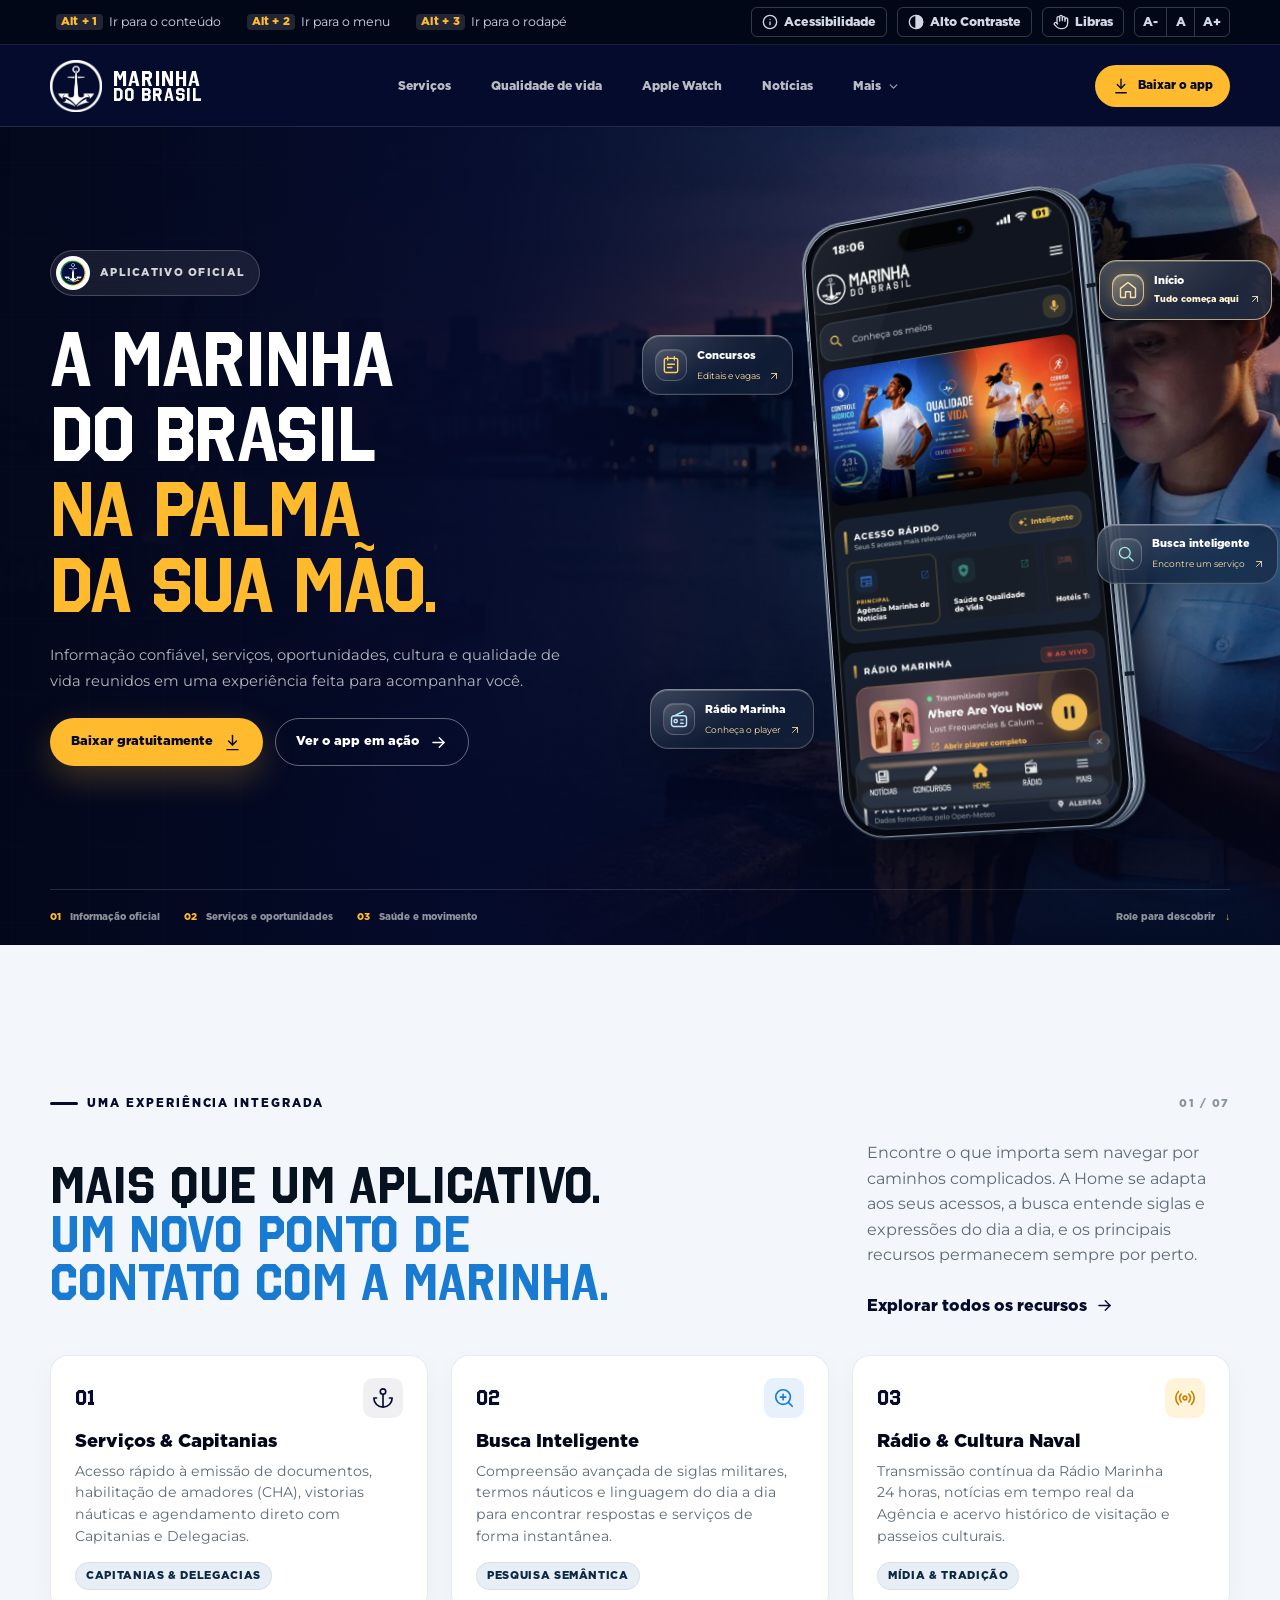
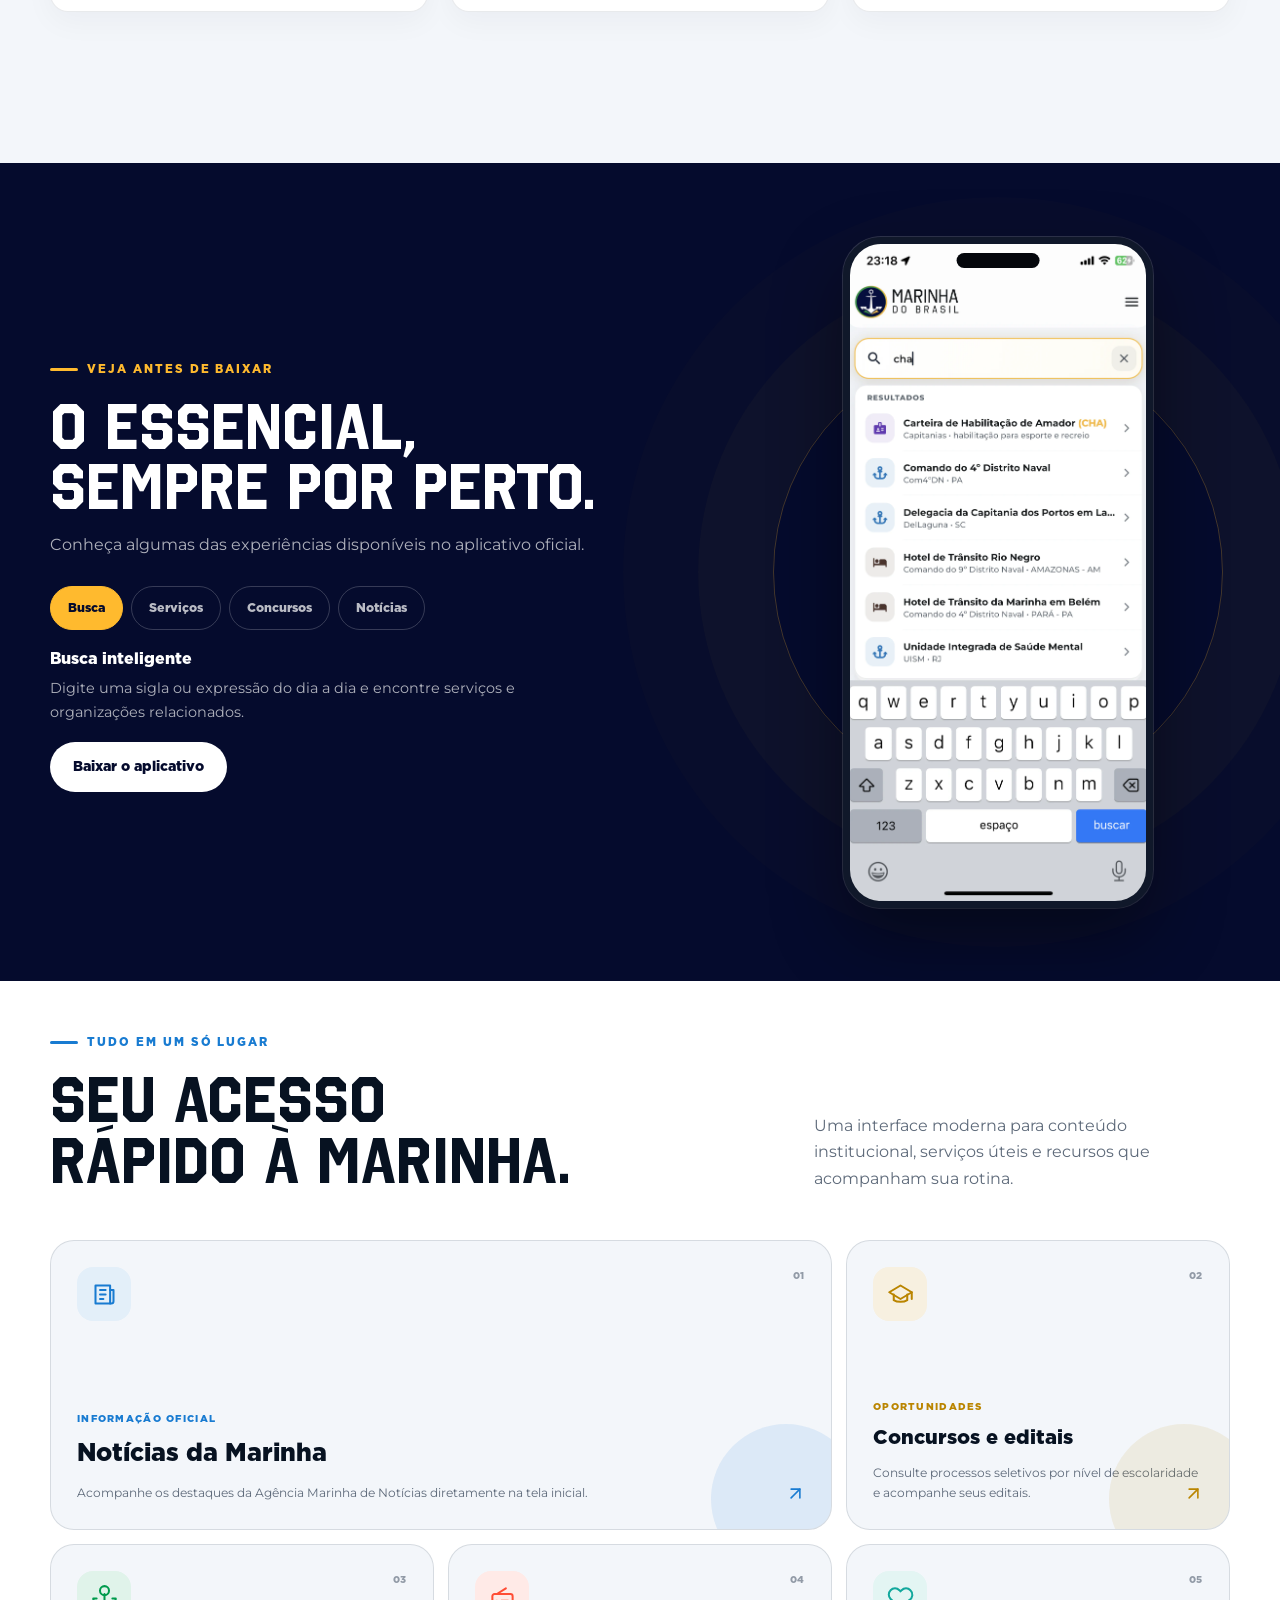
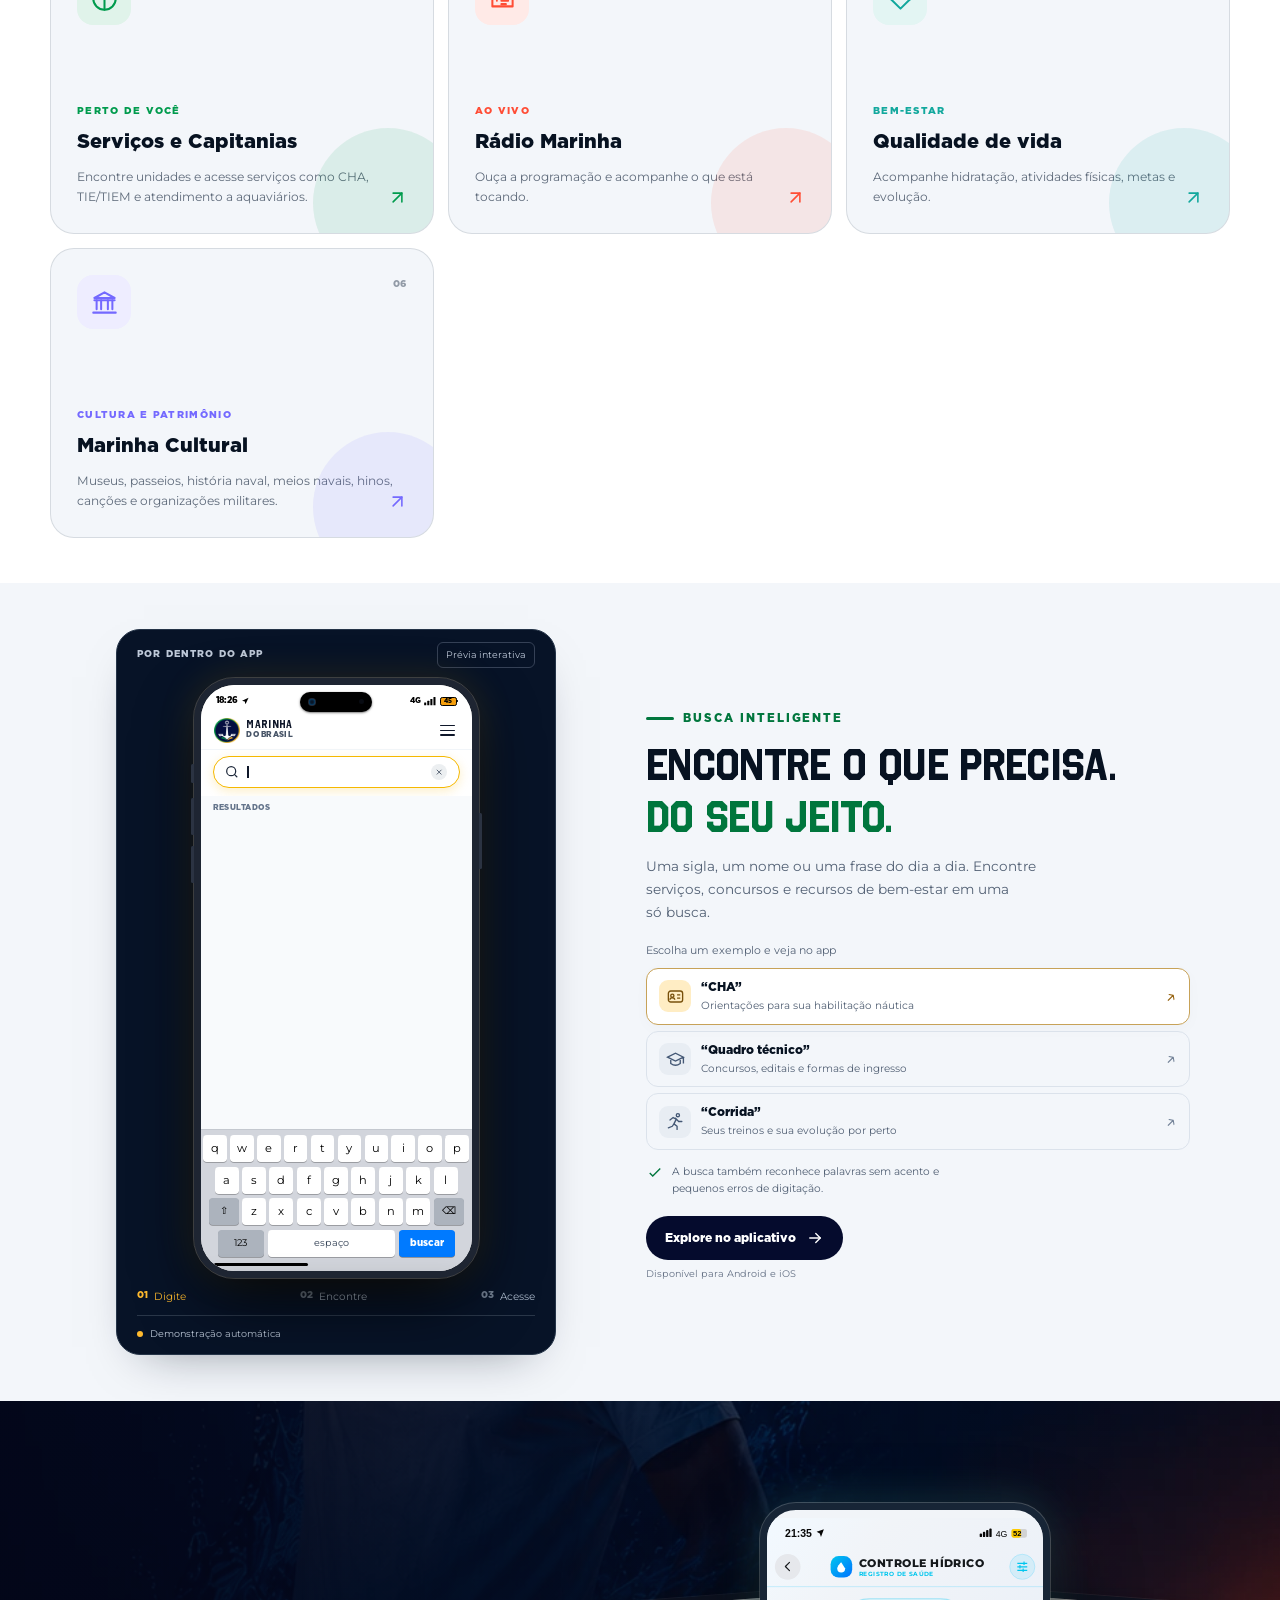
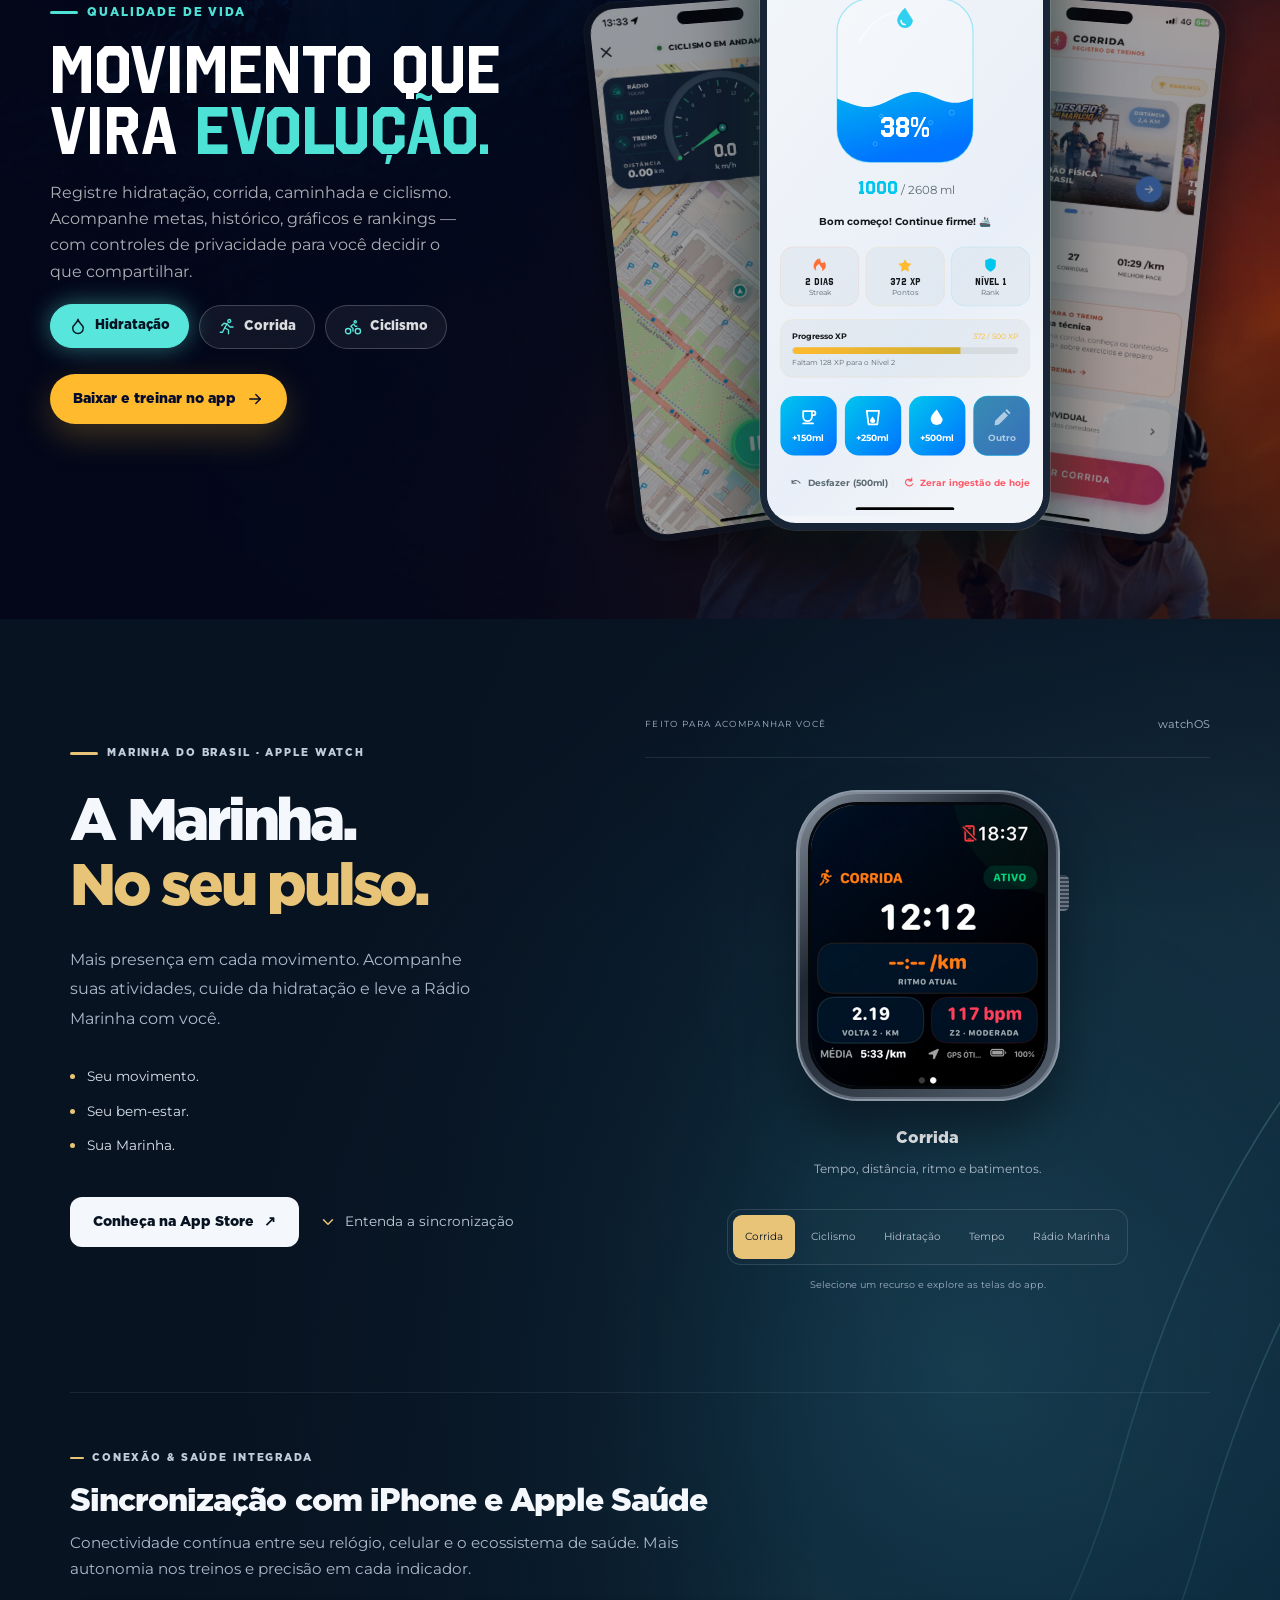
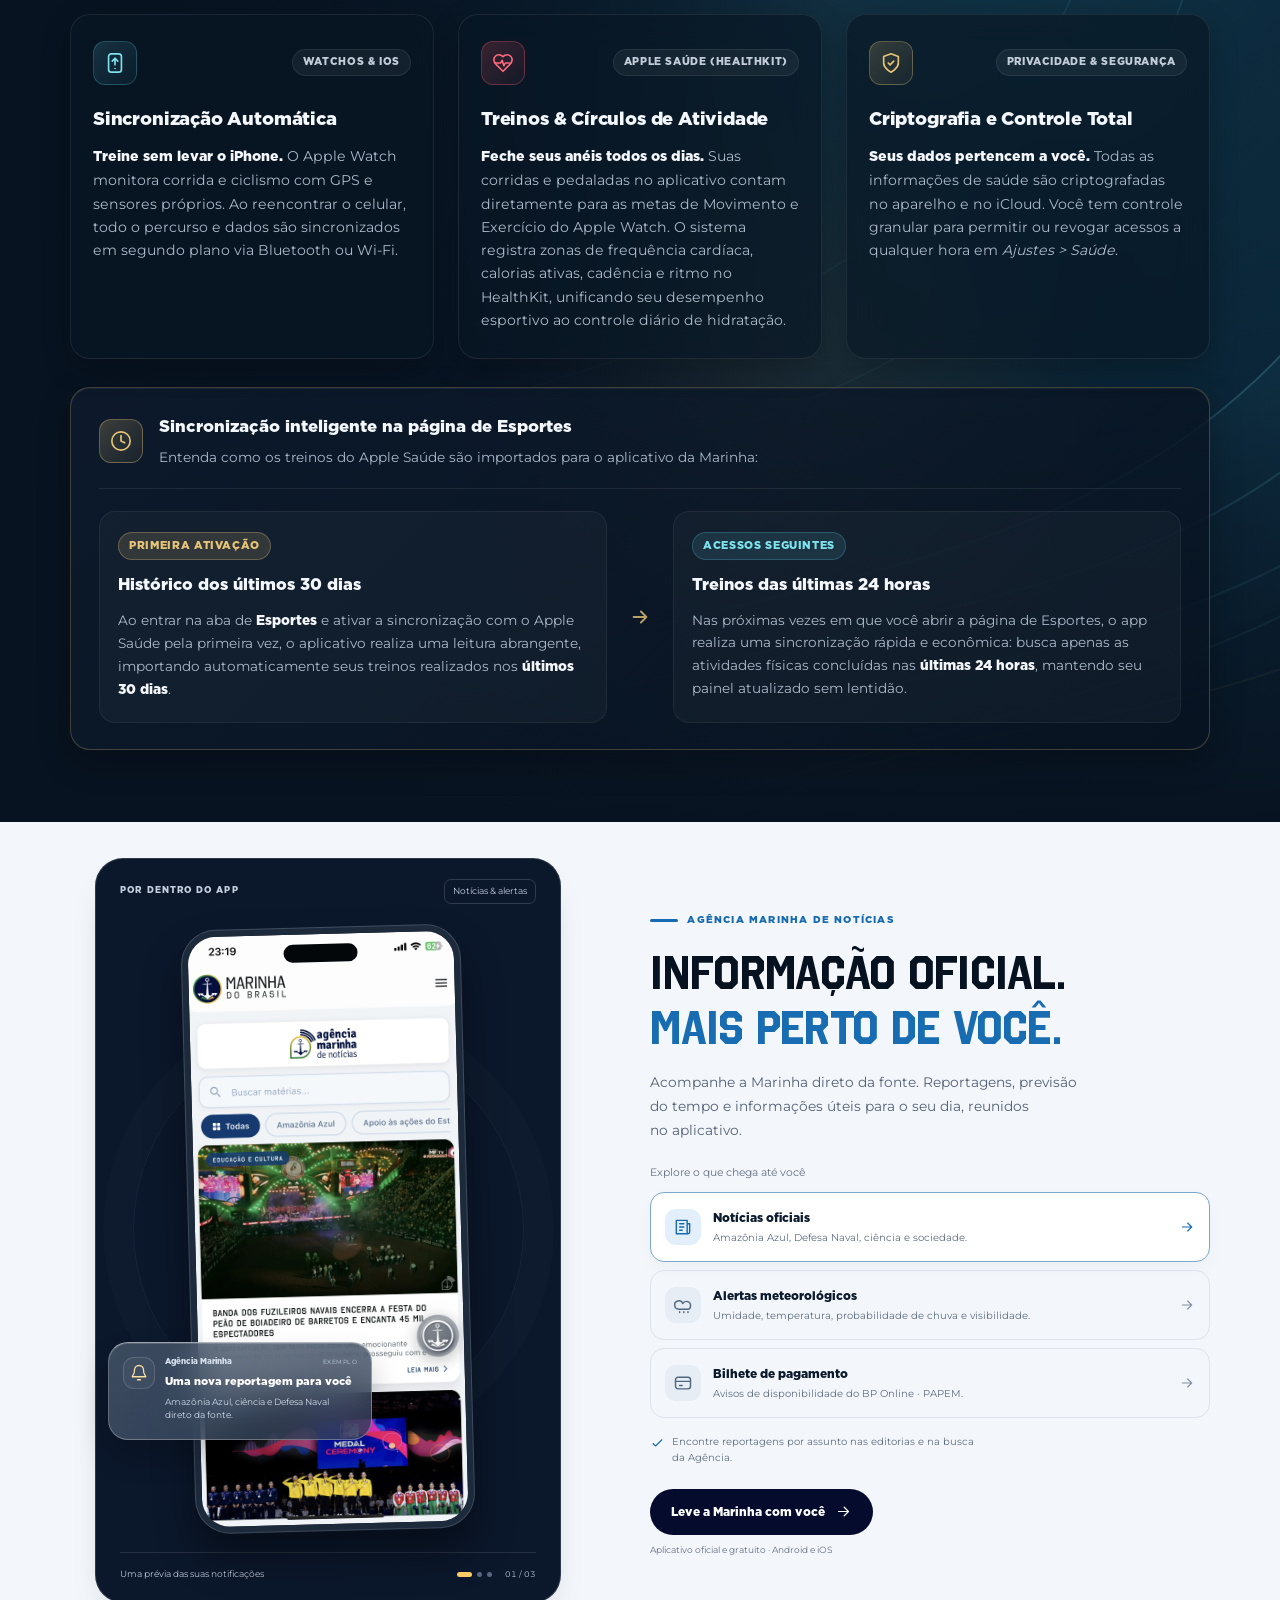
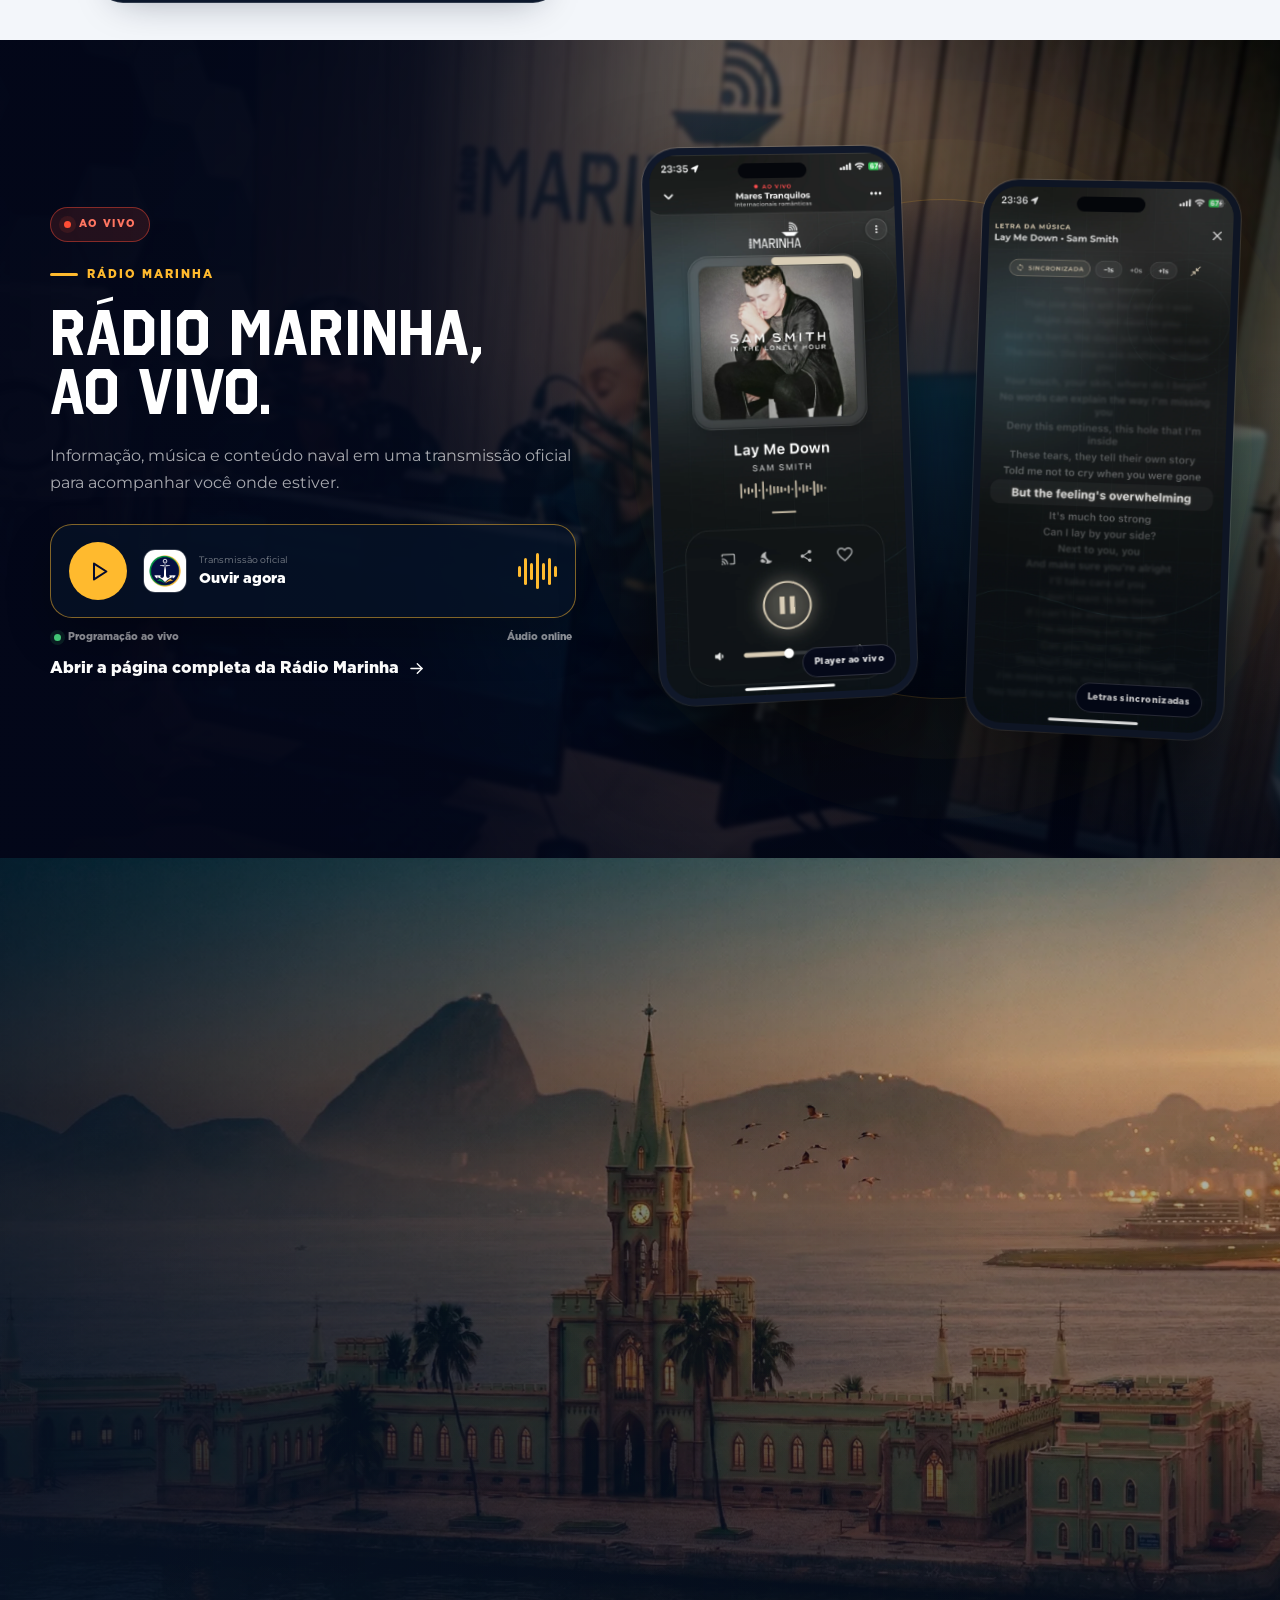
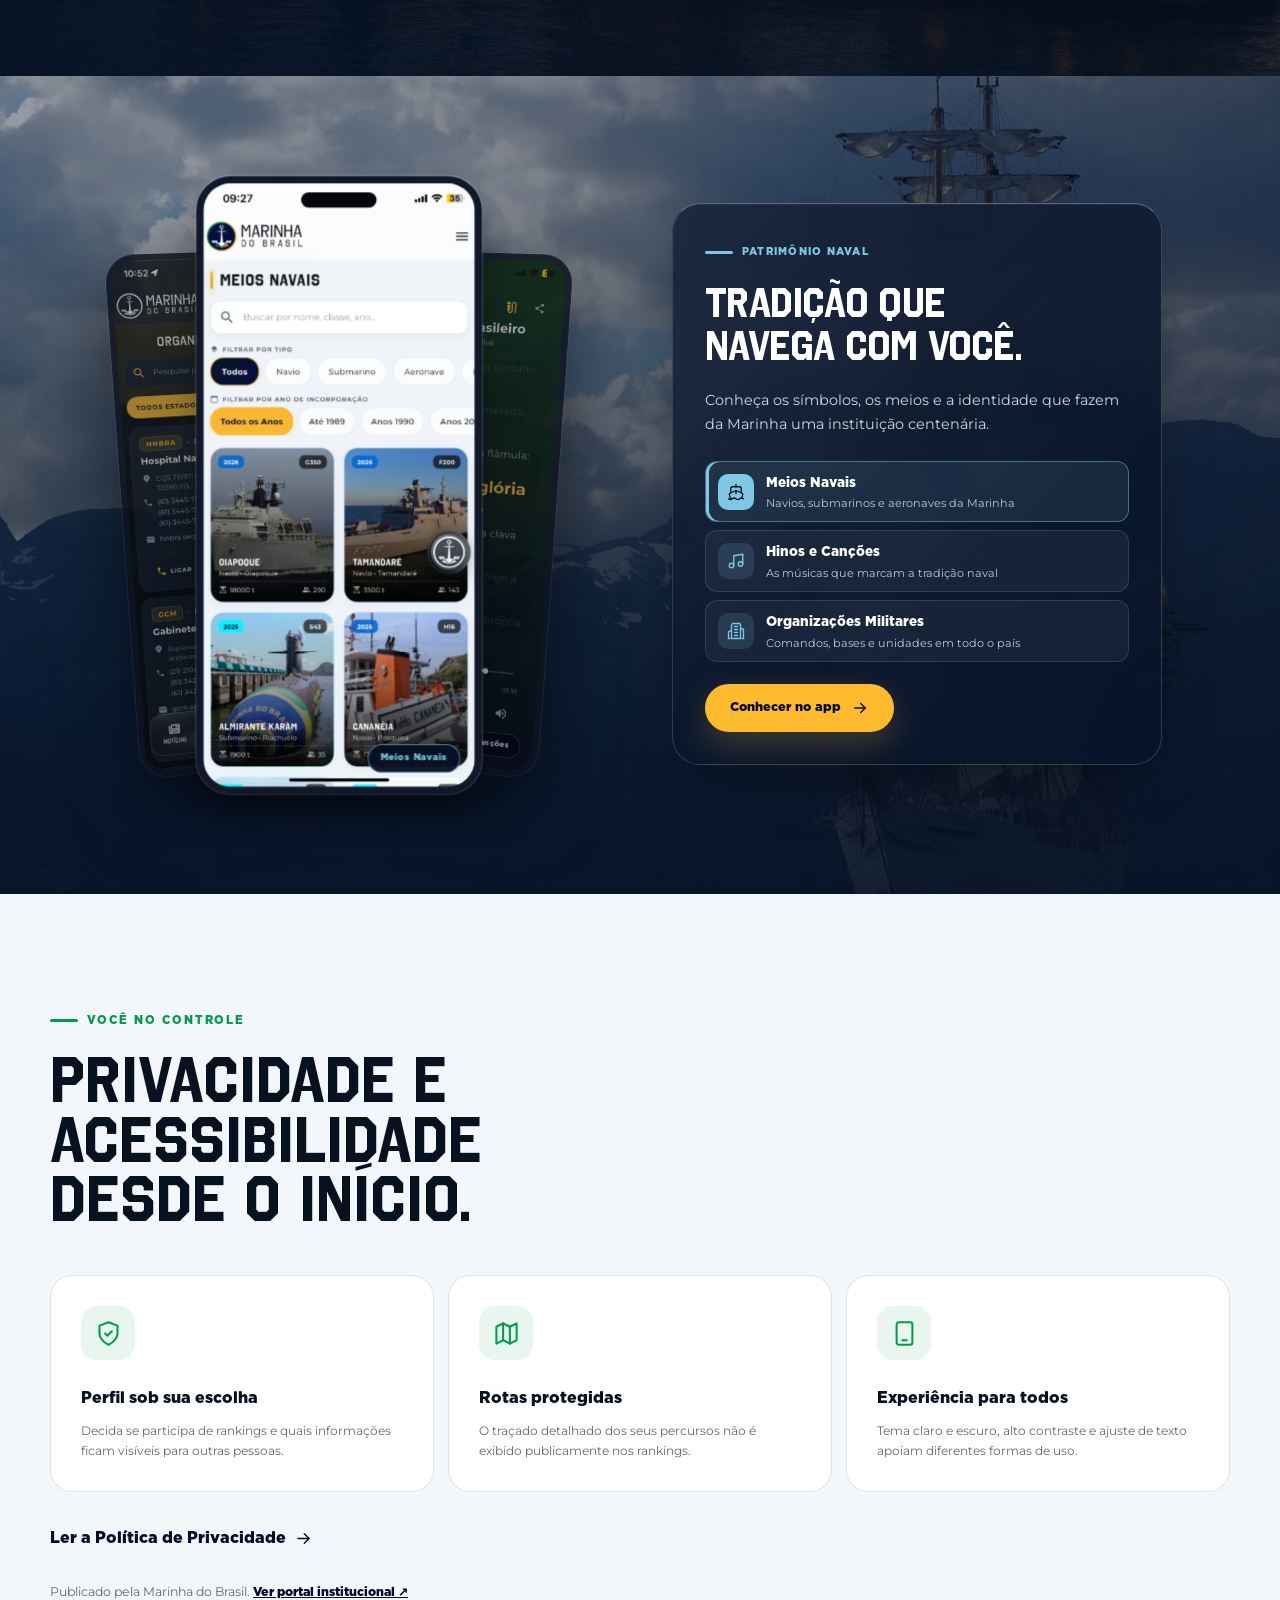
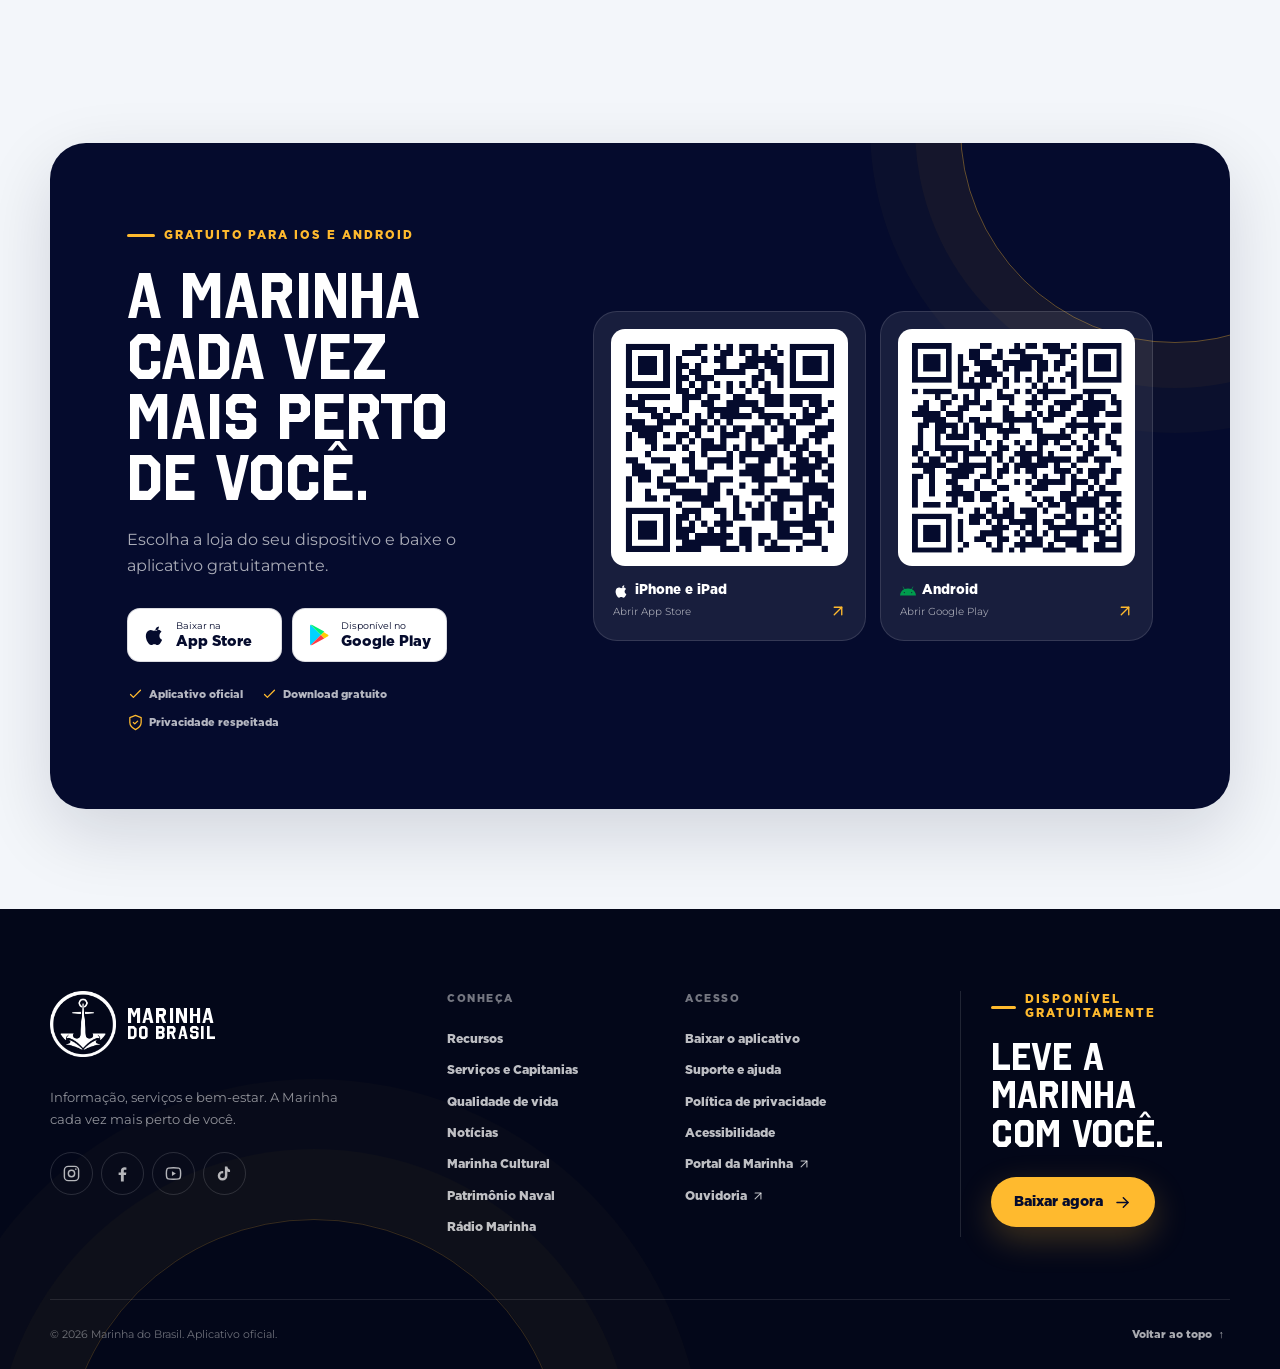
==== commit 9f9f2192: "atualizacao" ====
--- a/index.html
+++ b/index.html
@@ -986,7 +986,13 @@
           <h2 id="watch-title">A Marinha.<br><em>No seu pulso.</em></h2>
           <p>Mais presença em cada movimento. Acompanhe suas atividades, cuide da hidratação e leve a Rádio Marinha com você.</p>
           <div class="watch-highlights"><span>Seu movimento.</span><span>Seu bem-estar.</span><span>Sua Marinha.</span></div>
-          <a class="button button-dark" href="https://apps.apple.com/app/marinha-do-brasil/id6763670491" target="_blank" rel="noopener noreferrer">Conheça na App Store <span aria-hidden="true">↗</span></a>
+          <div class="watch-actions">
+            <a class="button button-dark" href="https://apps.apple.com/app/marinha-do-brasil/id6763670491" target="_blank" rel="noopener noreferrer">Conheça na App Store <span aria-hidden="true">↗</span></a>
+            <a class="watch-link-anchor" href="#watch-integracao">
+              <svg width="18" height="18" viewBox="0 0 24 24" fill="none" stroke="currentColor" stroke-width="2" stroke-linecap="round" stroke-linejoin="round" aria-hidden="true"><path d="m6 9 6 6 6-6"/></svg>
+              <span>Entenda a sincronização</span>
+            </a>
+          </div>
         </div>
         <div class="watch-showcase">
           <div class="watch-showcase-label"><span>FEITO PARA ACOMPANHAR VOCÊ</span><span>watchOS</span></div>
@@ -1003,6 +1009,83 @@
             <button type="button" data-watch-select="radio_1" aria-pressed="false"><span>Rádio Marinha</span><svg width="16" height="16" viewBox="0 0 24 24" fill="none" stroke="currentColor" stroke-width="2" aria-hidden="true"><path d="m9 5 7 7-7 7"/></svg></button>
           </div>
           <p class="watch-preview-note">Selecione um recurso e explore as telas do app.</p>
+        </div>
+
+        <!-- Bloco de Sincronização: iPhone e Apple Saúde -->
+        <div class="watch-ecosystem" id="watch-integracao">
+          <div class="watch-ecosystem-header">
+            <span class="eyebrow">CONEXÃO &amp; SAÚDE INTEGRADA</span>
+            <h3>Sincronização com iPhone e Apple Saúde</h3>
+            <p>Conectividade contínua entre seu relógio, celular e o ecossistema de saúde. Mais autonomia nos treinos e precisão em cada indicador.</p>
+          </div>
+          <div class="watch-ecosystem-grid">
+            <article class="watch-ecosystem-card">
+              <div class="watch-card-top">
+                <div class="watch-card-icon" aria-hidden="true">
+                  <svg width="22" height="22" viewBox="0 0 24 24" fill="none" stroke="currentColor" stroke-width="1.8" stroke-linecap="round" stroke-linejoin="round"><rect x="5" y="2" width="14" height="20" rx="3"/><path d="M12 18h.01"/><path d="m9 10 3-3 3 3"/><path d="M12 7v7"/></svg>
+                </div>
+                <span class="watch-card-tag">watchOS &amp; iOS</span>
+              </div>
+              <div class="watch-card-body">
+                <h4>Sincronização Automática</h4>
+                <p><strong>Treine sem levar o iPhone.</strong> O Apple Watch monitora corrida e ciclismo com GPS e sensores próprios. Ao reencontrar o celular, todo o percurso e dados são sincronizados em segundo plano via Bluetooth ou Wi-Fi.</p>
+              </div>
+            </article>
+
+            <article class="watch-ecosystem-card">
+              <div class="watch-card-top">
+                <div class="watch-card-icon watch-card-icon--health" aria-hidden="true">
+                  <svg width="22" height="22" viewBox="0 0 24 24" fill="none" stroke="currentColor" stroke-width="1.8" stroke-linecap="round" stroke-linejoin="round"><path d="M19 14c1.49-1.46 3-3.21 3-5.5A5.5 5.5 0 0 0 16.5 3c-1.76 0-3 .5-4.5 2-1.5-1.5-2.74-2-4.5-2A5.5 5.5 0 0 0 2 8.5c0 2.3 1.5 4.05 3 5.5l7 7Z"/><path d="M3.22 12H9.5l1.5-3 2 6 1.5-3h4.28"/></svg>
+                </div>
+                <span class="watch-card-tag">Apple Saúde (HealthKit)</span>
+              </div>
+              <div class="watch-card-body">
+                <h4>Treinos &amp; Círculos de Atividade</h4>
+                <p><strong>Feche seus anéis todos os dias.</strong> Suas corridas e pedaladas no aplicativo contam diretamente para as metas de Movimento e Exercício do Apple Watch. O sistema registra zonas de frequência cardíaca, calorias ativas, cadência e ritmo no HealthKit, unificando seu desempenho esportivo ao controle diário de hidratação.</p>
+              </div>
+            </article>
+
+            <article class="watch-ecosystem-card">
+              <div class="watch-card-top">
+                <div class="watch-card-icon watch-card-icon--shield" aria-hidden="true">
+                  <svg width="22" height="22" viewBox="0 0 24 24" fill="none" stroke="currentColor" stroke-width="1.8" stroke-linecap="round" stroke-linejoin="round"><path d="M12 22s8-4 8-10V5l-8-3-8 3v7c0 6 8 10 8 10z"/><path d="m9 12 2 2 4-4"/></svg>
+                </div>
+                <span class="watch-card-tag">Privacidade &amp; Segurança</span>
+              </div>
+              <div class="watch-card-body">
+                <h4>Criptografia e Controle Total</h4>
+                <p><strong>Seus dados pertencem a você.</strong> Todas as informações de saúde são criptografadas no aparelho e no iCloud. Você tem controle granular para permitir ou revogar acessos a qualquer hora em <em>Ajustes &gt; Saúde</em>.</p>
+              </div>
+            </article>
+          </div>
+
+          <!-- Fluxo detalhado de sincronização dos treinos -->
+          <div class="watch-sync-flow" aria-label="Janela de sincronização com o Apple Saúde">
+            <div class="watch-flow-heading">
+              <span class="watch-flow-icon" aria-hidden="true">
+                <svg width="22" height="22" viewBox="0 0 24 24" fill="none" stroke="currentColor" stroke-width="1.8" stroke-linecap="round" stroke-linejoin="round"><circle cx="12" cy="12" r="10"/><polyline points="12 6 12 12 16 14"/></svg>
+              </span>
+              <div class="watch-flow-heading-copy">
+                <strong>Sincronização inteligente na página de Esportes</strong>
+                <p>Entenda como os treinos do Apple Saúde são importados para o aplicativo da Marinha:</p>
+              </div>
+            </div>
+            <div class="watch-flow-grid">
+              <div class="watch-flow-item">
+                <span class="watch-flow-pill">Primeira ativação</span>
+                <h5>Histórico dos últimos 30 dias</h5>
+                <p>Ao entrar na aba de <strong>Esportes</strong> e ativar a sincronização com o Apple Saúde pela primeira vez, o aplicativo realiza uma leitura abrangente, importando automaticamente seus treinos realizados nos <strong>últimos 30 dias</strong>.</p>
+              </div>
+              <div class="watch-flow-arrow" aria-hidden="true">
+                <svg width="22" height="22" viewBox="0 0 24 24" fill="none" stroke="currentColor" stroke-width="2" stroke-linecap="round" stroke-linejoin="round"><path d="M5 12h14m-6-6 6 6-6 6"/></svg>
+              </div>
+              <div class="watch-flow-item">
+                <span class="watch-flow-pill watch-flow-pill--daily">Acessos seguintes</span>
+                <h5>Treinos das últimas 24 horas</h5>
+                <p>Nas próximas vezes em que você abrir a página de Esportes, o app realiza uma sincronização rápida e econômica: busca apenas as atividades físicas concluídas nas <strong>últimas 24 horas</strong>, mantendo seu painel atualizado sem lentidão.</p>
+              </div>
+            </div>
+          </div>
         </div>
       </section>
 
--- a/css/home.css
+++ b/css/home.css
@@ -4355,8 +4355,17 @@
 .watch-copy > p { max-width: 39ch; color: #acb9ca; font-size: 1rem; line-height: 1.85; }
 .watch-highlights { display: grid; gap: 12px; margin: 32px 0 40px; color: #dce3ec; font-size: .85rem; }
 .watch-highlights span::before { content: ''; display: inline-block; width: 5px; height: 5px; border-radius: 50%; background: #e7c477; margin: 0 12px 2px 0; }
-.watch-copy > .button { background: #f4f7fb; color: #081321; border-radius: 12px; }
-.watch-copy > .button:hover { background: #e7c477; }
+.watch-copy .button { background: #f4f7fb; color: #081321; border-radius: 12px; }
+.watch-copy .button:hover { background: #e7c477; }
+.watch-actions { display: flex; flex-wrap: wrap; align-items: center; gap: 20px; }
+.watch-link-anchor {
+  display: inline-flex; align-items: center; gap: 8px;
+  color: #c3cdd9; font-size: .85rem; font-weight: 500; text-decoration: none;
+  transition: color .2s, transform .2s;
+}
+.watch-link-anchor svg { color: #e7c477; transition: transform .2s; }
+.watch-link-anchor:hover { color: #e7c477; transform: translateY(2px); }
+.watch-link-anchor:hover svg { transform: translateY(2px); }
 .watch-showcase { min-width: 0; display: grid; justify-items: center; gap: 24px; padding: 24px 0 0; }
 .watch-showcase-label { display: flex; justify-content: space-between; align-items: center; width: 100%; padding-bottom: 24px; border-bottom: 1px solid #ffffff18; color: #a7b6c8; font-size: .55rem; letter-spacing: .15em; }
 .watch-showcase-label span:last-child { font-size: .7rem; letter-spacing: 0; }
@@ -4371,11 +4380,229 @@
 .watch-choices button svg { display: none; }
 .watch-choices button:hover { background: #ffffff0d; color: #fff; }
 .watch-choices button[aria-pressed="true"] { background: #e7c477; color: #081321; }
-.watch-choices button:focus-visible, .watch-copy > .button:focus-visible { outline: 2px solid #e7c477; outline-offset: 4px; }
+.watch-choices button:focus-visible, .watch-copy .button:focus-visible, .watch-link-anchor:focus-visible { outline: 2px solid #e7c477; outline-offset: 4px; }
 .watch-preview-note { margin: -12px 0 0; font-size: .6rem; color: #9babc0; text-align: center; }
+
+/* Ecossistema e Sincronização: iPhone e Apple Saúde */
+.watch-ecosystem {
+  grid-column: 1 / -1;
+  width: 100%;
+  margin-top: 36px;
+  padding-top: 48px;
+  border-top: 1px solid rgba(255, 255, 255, 0.08);
+  scroll-margin-top: calc(var(--header-height, 72px) + 24px);
+}
+.watch-ecosystem-header {
+  max-width: 680px;
+  margin-bottom: 32px;
+}
+.watch-ecosystem-header .eyebrow {
+  color: #c3cdd9; font-size: .65rem; letter-spacing: .18em;
+  display: inline-flex; align-items: center; gap: 8px;
+}
+.watch-ecosystem-header .eyebrow::before {
+  content: ''; display: inline-block; width: 14px; height: 2px; background: #e7c477;
+}
+.watch-ecosystem-header h3 {
+  margin: 14px 0 10px;
+  font-family: inherit; font-weight: 600; font-size: clamp(1.5rem, 2.5vw, 2.2rem);
+  line-height: 1.2; letter-spacing: -.03em; color: #f4f7fb;
+}
+.watch-ecosystem-header p {
+  color: #acb9ca; font-size: .95rem; line-height: 1.7; margin: 0;
+}
+.watch-ecosystem-grid {
+  display: grid;
+  grid-template-columns: repeat(3, 1fr);
+  gap: 24px;
+}
+.watch-ecosystem-card {
+  position: relative;
+  background: rgba(9, 22, 36, 0.65);
+  border: 1px solid rgba(255, 255, 255, 0.08);
+  border-radius: 20px;
+  padding: 26px 22px;
+  display: flex;
+  flex-direction: column;
+  backdrop-filter: blur(16px);
+  -webkit-backdrop-filter: blur(16px);
+  transition: transform .25s ease, border-color .25s ease, box-shadow .25s ease, background .25s ease;
+  box-shadow: 0 10px 28px rgba(0, 0, 0, 0.25);
+}
+.watch-ecosystem-card:hover {
+  transform: translateY(-4px);
+  border-color: rgba(231, 196, 119, 0.4);
+  background: rgba(14, 30, 48, 0.85);
+  box-shadow: 0 16px 36px rgba(0, 0, 0, 0.35), 0 0 24px rgba(79, 175, 196, 0.12);
+}
+.watch-card-top {
+  display: flex;
+  align-items: center;
+  justify-content: space-between;
+  margin-bottom: 20px;
+}
+.watch-card-icon {
+  display: inline-flex;
+  align-items: center;
+  justify-content: center;
+  width: 44px;
+  height: 44px;
+  border-radius: 12px;
+  background: linear-gradient(135deg, rgba(79, 175, 196, 0.2), rgba(79, 175, 196, 0.05));
+  border: 1px solid rgba(79, 175, 196, 0.3);
+  color: #7de3ec;
+}
+.watch-card-icon--health {
+  background: linear-gradient(135deg, rgba(255, 89, 105, 0.2), rgba(255, 89, 105, 0.05));
+  border-color: rgba(255, 89, 105, 0.3);
+  color: #ff6b7d;
+}
+.watch-card-icon--shield {
+  background: linear-gradient(135deg, rgba(231, 196, 119, 0.2), rgba(231, 196, 119, 0.05));
+  border-color: rgba(231, 196, 119, 0.3);
+  color: #e7c477;
+}
+.watch-card-tag {
+  font-size: .65rem;
+  letter-spacing: .06em;
+  text-transform: uppercase;
+  font-weight: 600;
+  padding: 4px 10px;
+  border-radius: 999px;
+  background: rgba(255, 255, 255, 0.05);
+  border: 1px solid rgba(255, 255, 255, 0.08);
+  color: #c3cdd9;
+}
+.watch-card-body h4 {
+  margin: 0 0 10px;
+  font-family: inherit;
+  font-size: 1.15rem;
+  font-weight: 600;
+  color: #f4f7fb;
+  letter-spacing: -.01em;
+}
+.watch-card-body p {
+  margin: 0;
+  font-size: .88rem;
+  line-height: 1.65;
+  color: #acb9ca;
+}
+.watch-card-body strong {
+  color: #f4f7fb;
+  font-weight: 600;
+}
+
+/* Fluxo detalhado de sincronização de treinos (30 dias vs 24 horas) */
+.watch-sync-flow {
+  margin-top: 28px;
+  padding: 26px 28px;
+  border-radius: 20px;
+  background: linear-gradient(135deg, rgba(14, 28, 46, 0.75), rgba(8, 19, 33, 0.85));
+  border: 1px solid rgba(231, 196, 119, 0.25);
+  box-shadow: 0 12px 32px rgba(0, 0, 0, 0.28), inset 0 1px 0 rgba(255, 255, 255, 0.06);
+}
+.watch-flow-heading {
+  display: flex;
+  align-items: center;
+  gap: 16px;
+  padding-bottom: 20px;
+  border-bottom: 1px solid rgba(255, 255, 255, 0.08);
+  margin-bottom: 22px;
+}
+.watch-flow-icon {
+  display: inline-flex;
+  align-items: center;
+  justify-content: center;
+  width: 44px;
+  height: 44px;
+  border-radius: 12px;
+  background: linear-gradient(135deg, rgba(231, 196, 119, 0.22), rgba(231, 196, 119, 0.06));
+  border: 1px solid rgba(231, 196, 119, 0.35);
+  color: #e7c477;
+  flex-shrink: 0;
+}
+.watch-flow-heading-copy strong {
+  display: block;
+  font-size: 1.05rem;
+  font-weight: 600;
+  color: #f4f7fb;
+  margin-bottom: 4px;
+}
+.watch-flow-heading-copy p {
+  margin: 0;
+  font-size: .85rem;
+  color: #acb9ca;
+}
+.watch-flow-grid {
+  display: grid;
+  grid-template-columns: 1fr auto 1fr;
+  align-items: center;
+  gap: 22px;
+}
+.watch-flow-item {
+  background: rgba(255, 255, 255, 0.03);
+  border: 1px solid rgba(255, 255, 255, 0.06);
+  border-radius: 16px;
+  padding: 20px 18px;
+  display: flex;
+  flex-direction: column;
+  height: 100%;
+  transition: transform .2s ease, border-color .2s ease;
+}
+.watch-flow-item:hover {
+  border-color: rgba(231, 196, 119, 0.3);
+  transform: translateY(-2px);
+}
+.watch-flow-pill {
+  align-self: flex-start;
+  font-size: .68rem;
+  letter-spacing: .06em;
+  text-transform: uppercase;
+  font-weight: 700;
+  padding: 4px 10px;
+  border-radius: 999px;
+  background: rgba(231, 196, 119, 0.15);
+  border: 1px solid rgba(231, 196, 119, 0.3);
+  color: #e7c477;
+  margin-bottom: 12px;
+}
+.watch-flow-pill--daily {
+  background: rgba(79, 175, 196, 0.15);
+  border-color: rgba(79, 175, 196, 0.3);
+  color: #7de3ec;
+}
+.watch-flow-item h5 {
+  margin: 0 0 10px;
+  font-family: inherit;
+  font-size: 1.02rem;
+  font-weight: 600;
+  color: #f4f7fb;
+}
+.watch-flow-item p {
+  margin: 0;
+  font-size: .85rem;
+  line-height: 1.65;
+  color: #acb9ca;
+}
+.watch-flow-item strong {
+  color: #f4f7fb;
+  font-weight: 600;
+}
+.watch-flow-arrow {
+  display: flex;
+  align-items: center;
+  justify-content: center;
+  color: #e7c477;
+  opacity: .8;
+}
 @media (max-width: 900px) {
   .watch-section.shell { gap: 32px; }
   .watch-choices button { padding-inline: 9px; }
+  .watch-ecosystem-grid { grid-template-columns: 1fr; gap: 16px; }
+  .watch-ecosystem { margin-top: 24px; padding-top: 36px; }
+  .watch-flow-grid { grid-template-columns: 1fr; gap: 14px; }
+  .watch-flow-arrow { transform: rotate(90deg); padding: 4px 0; }
+  .watch-sync-flow { padding: 20px 18px; }
 }
 @media (max-width: 760px) {
   .watch-section.shell { grid-template-columns: minmax(0,1fr); padding: 48px 24px; gap: 40px; }
